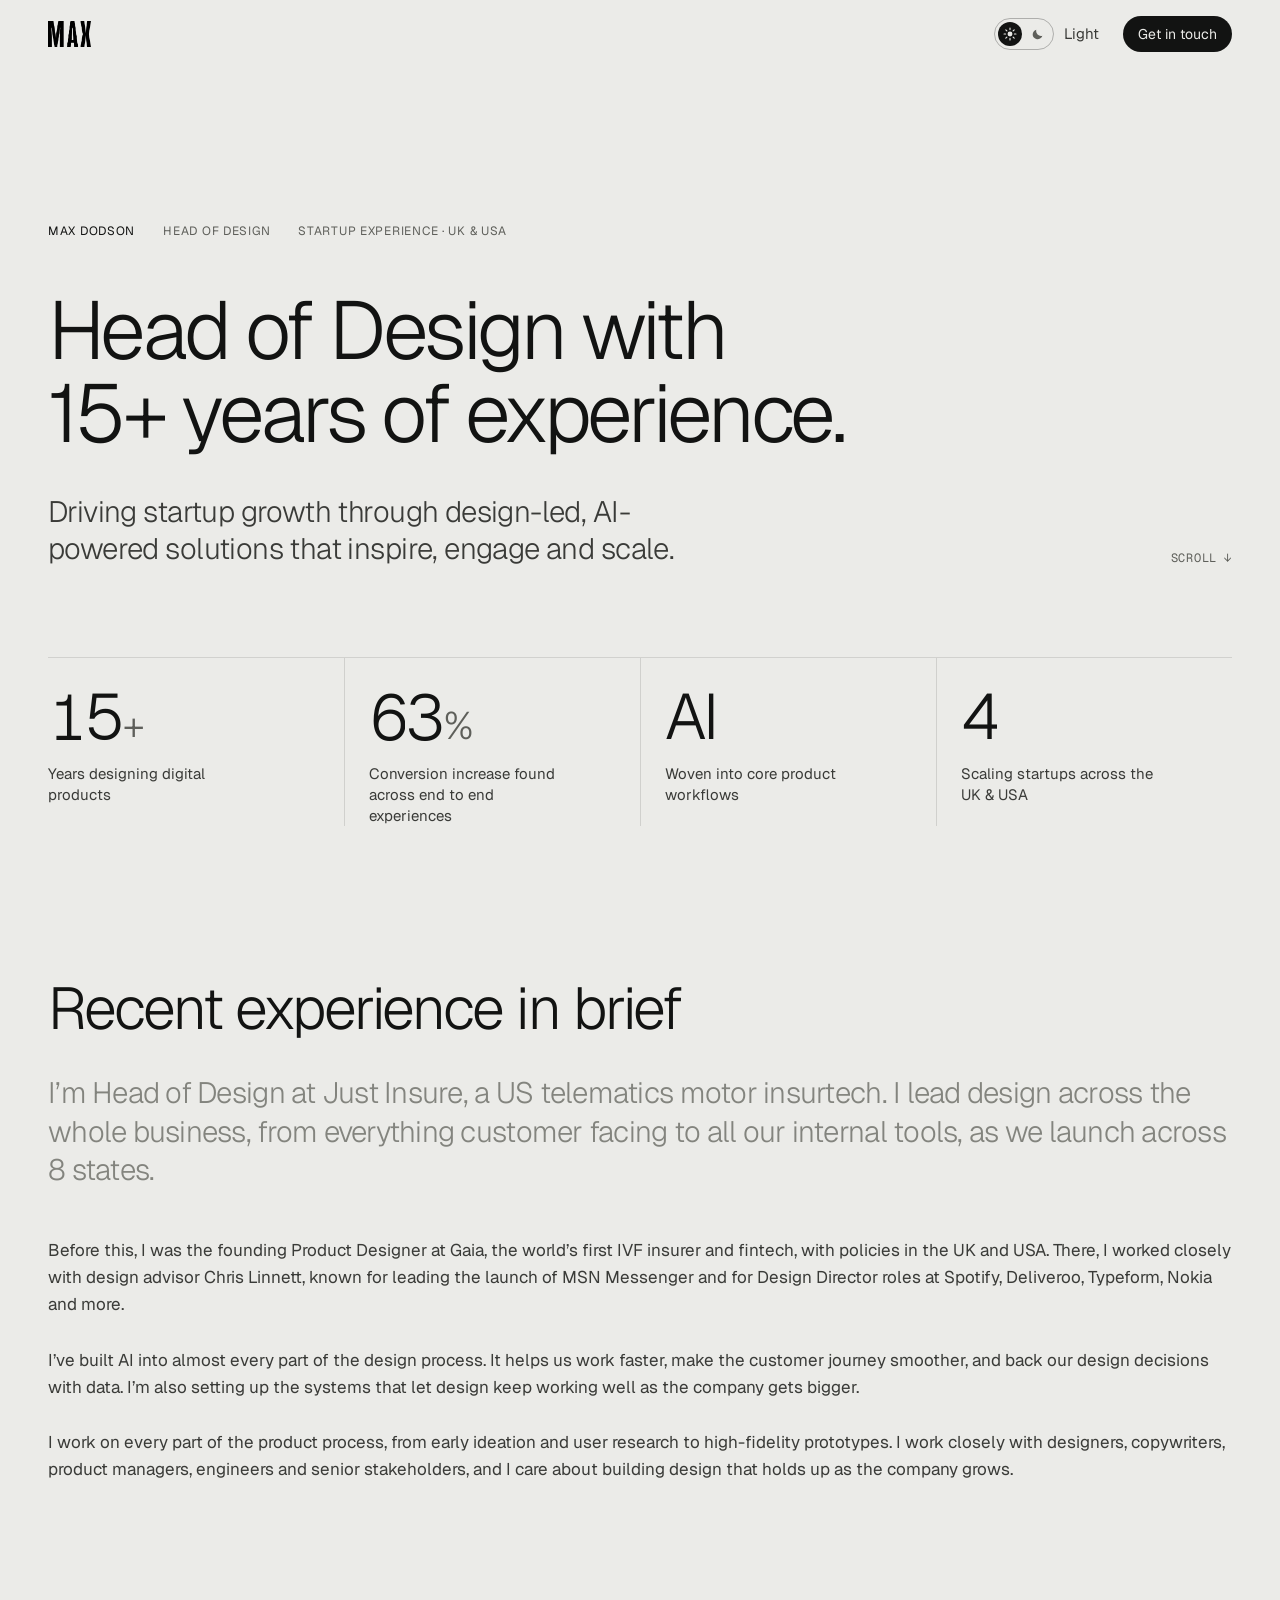
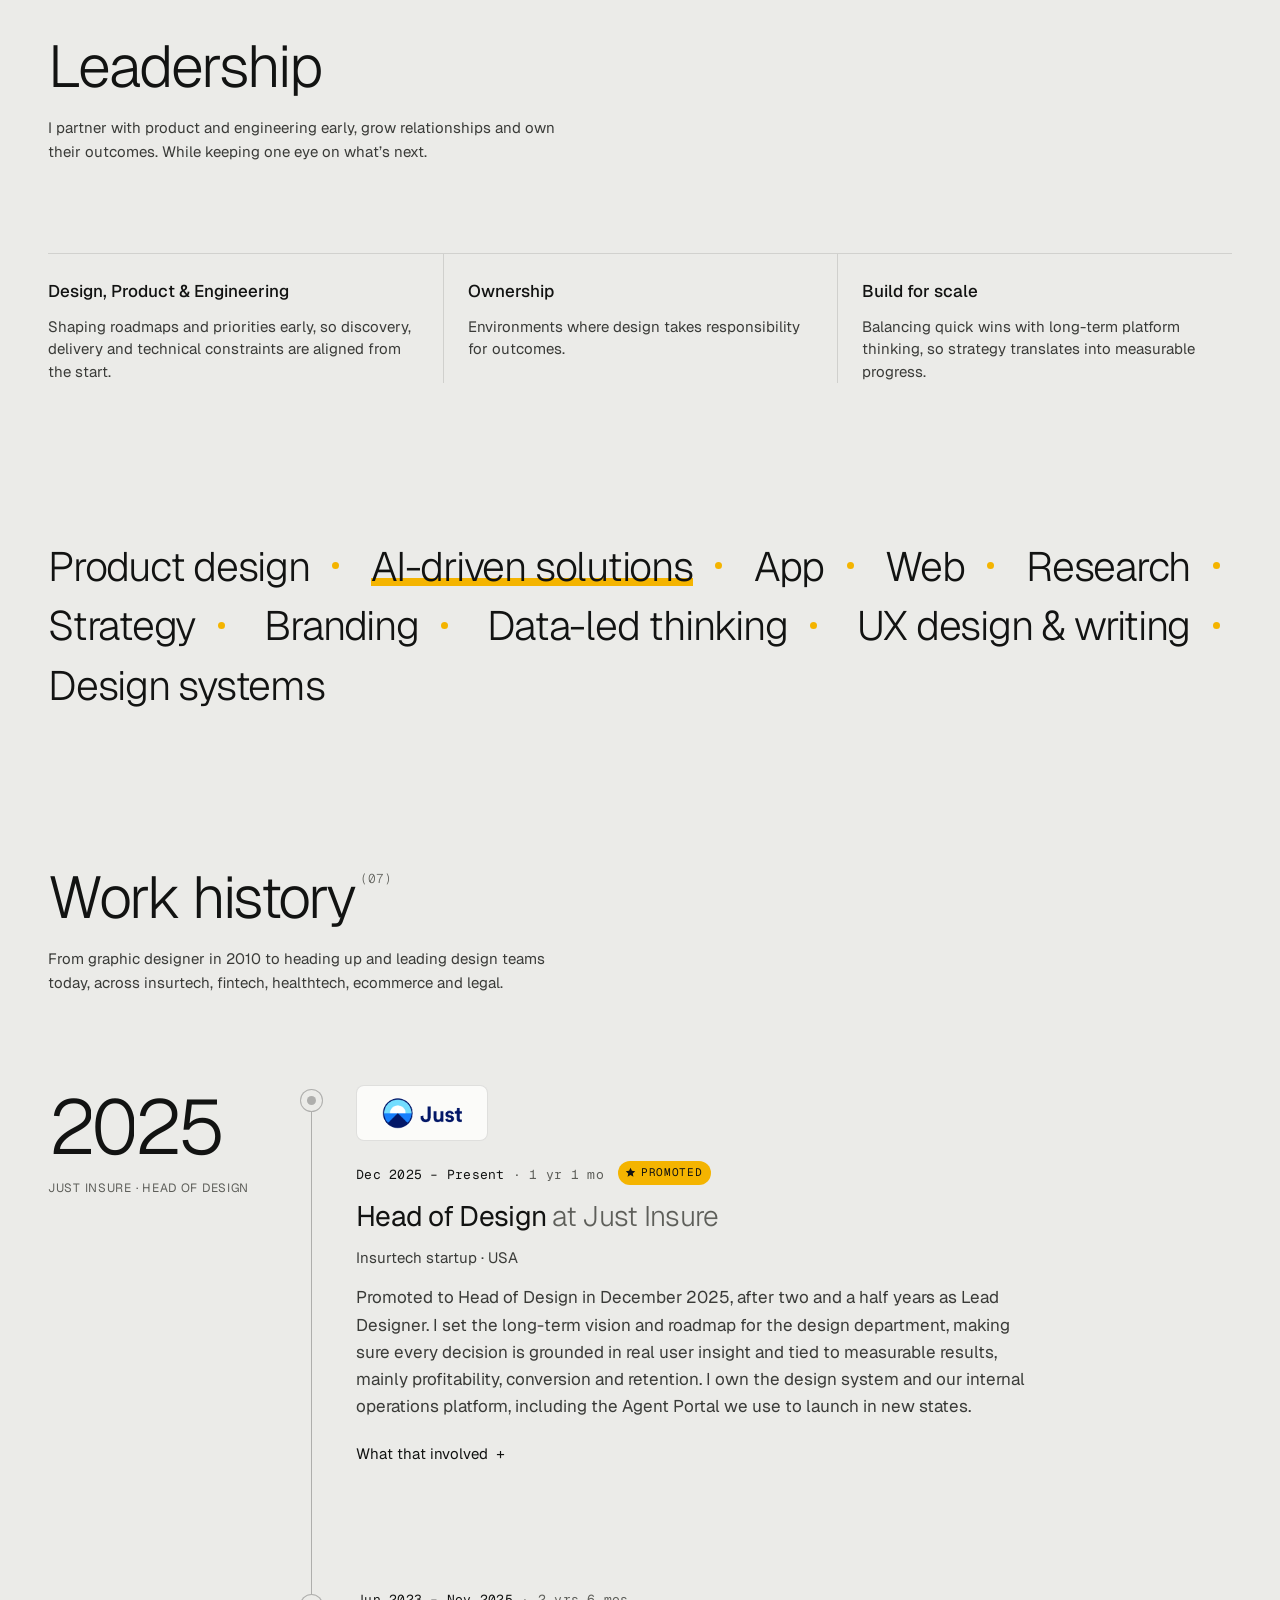
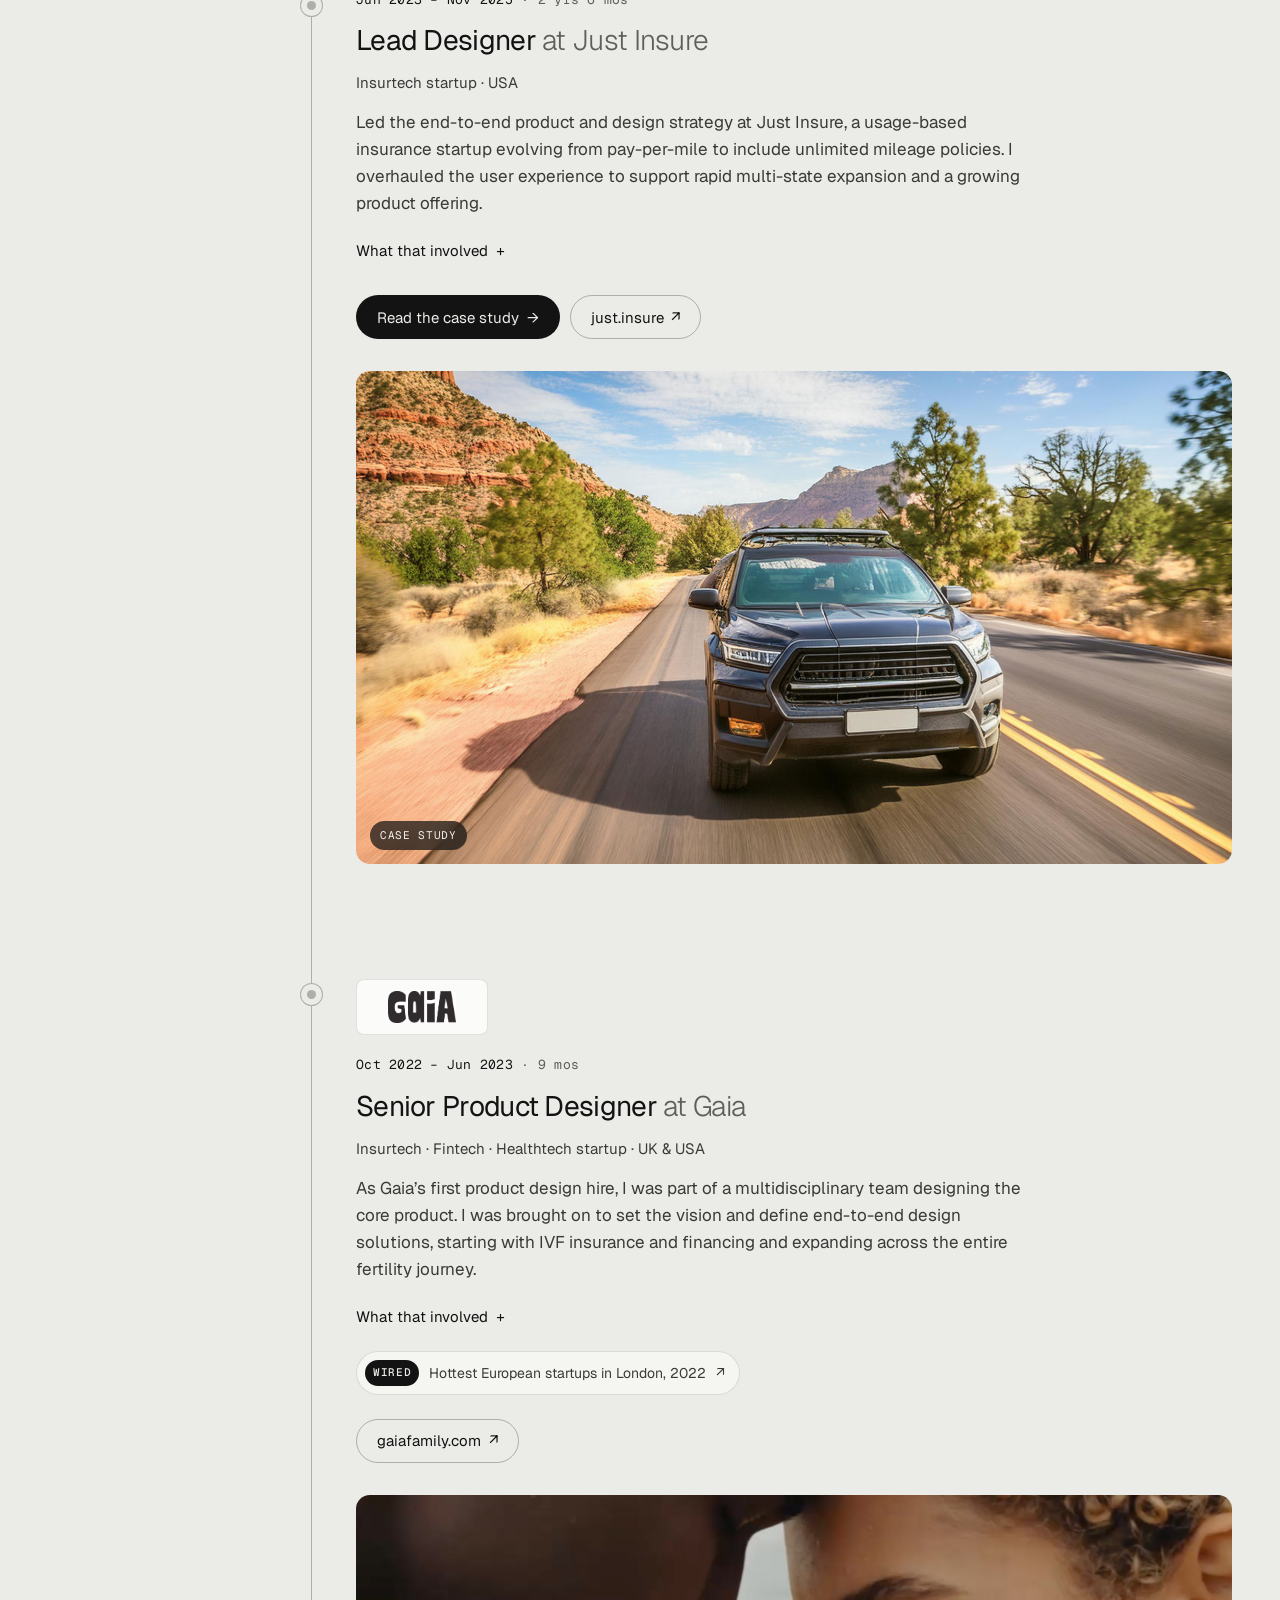
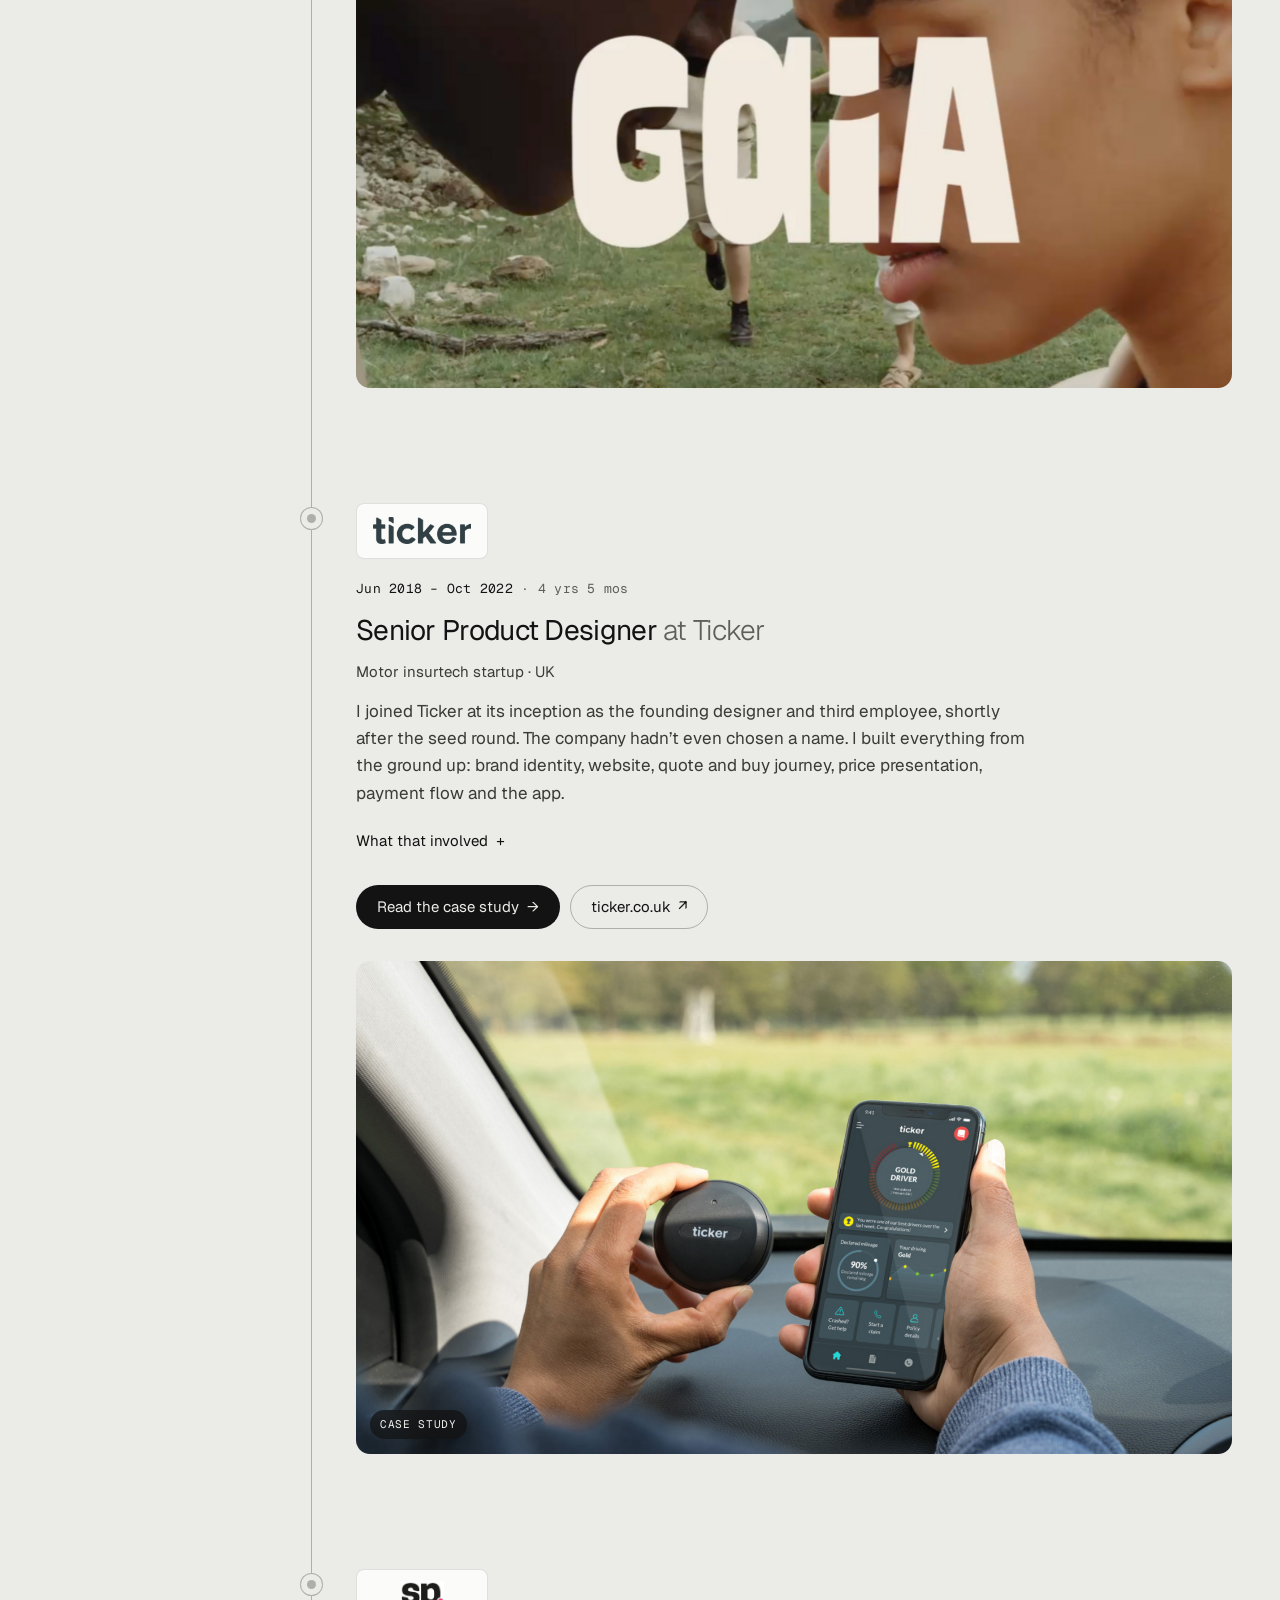
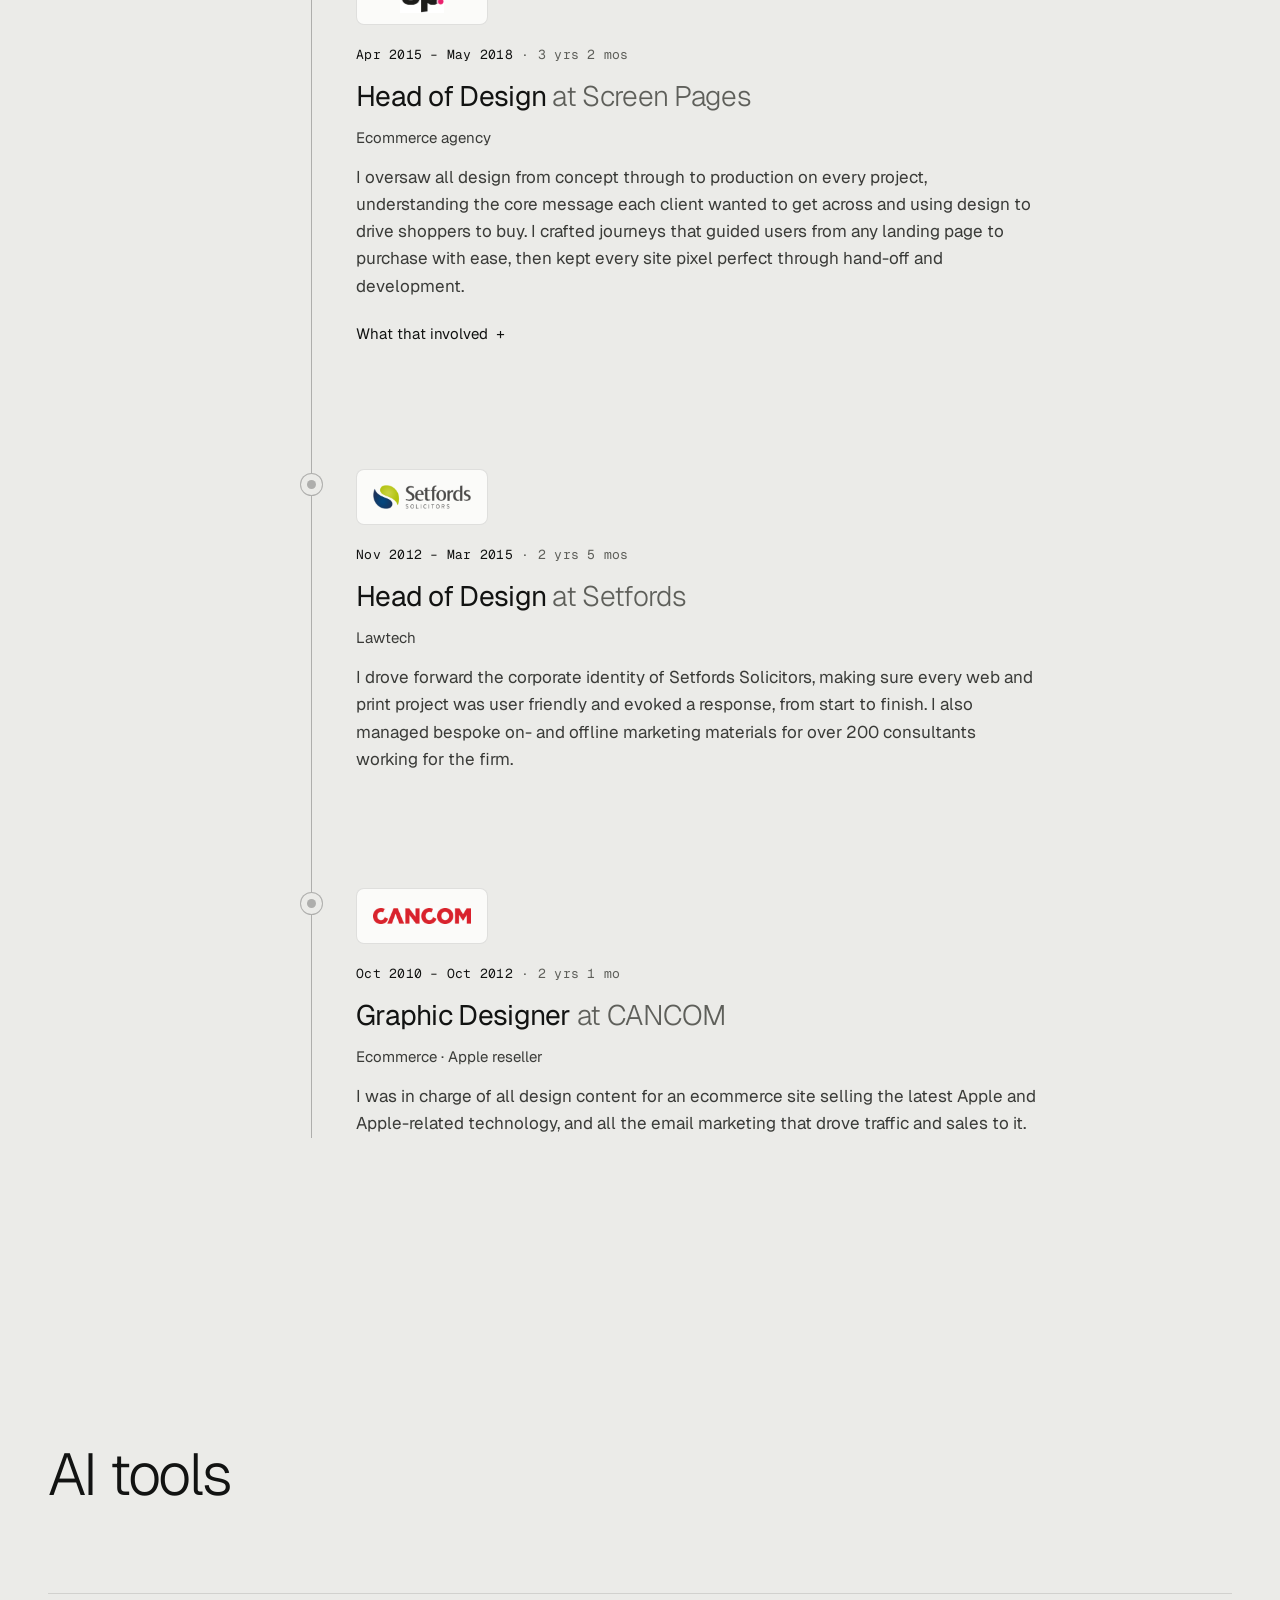
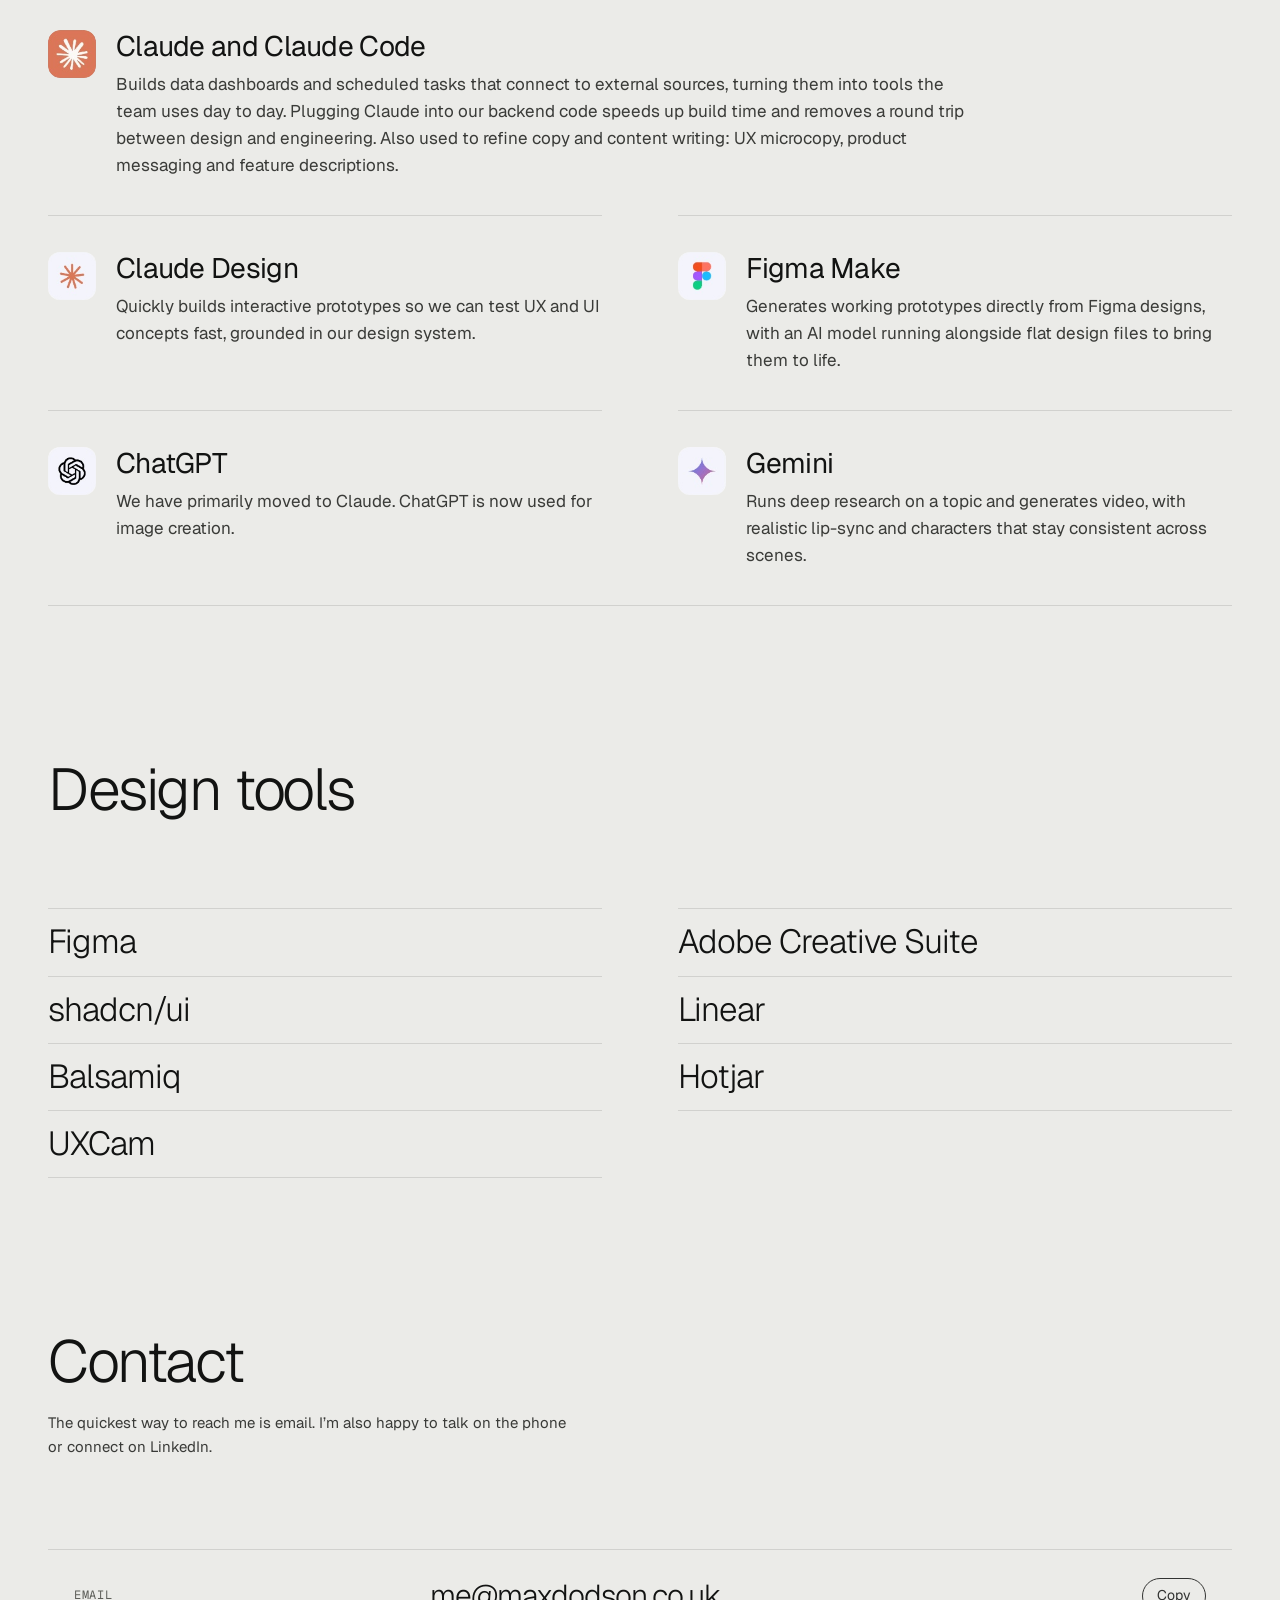
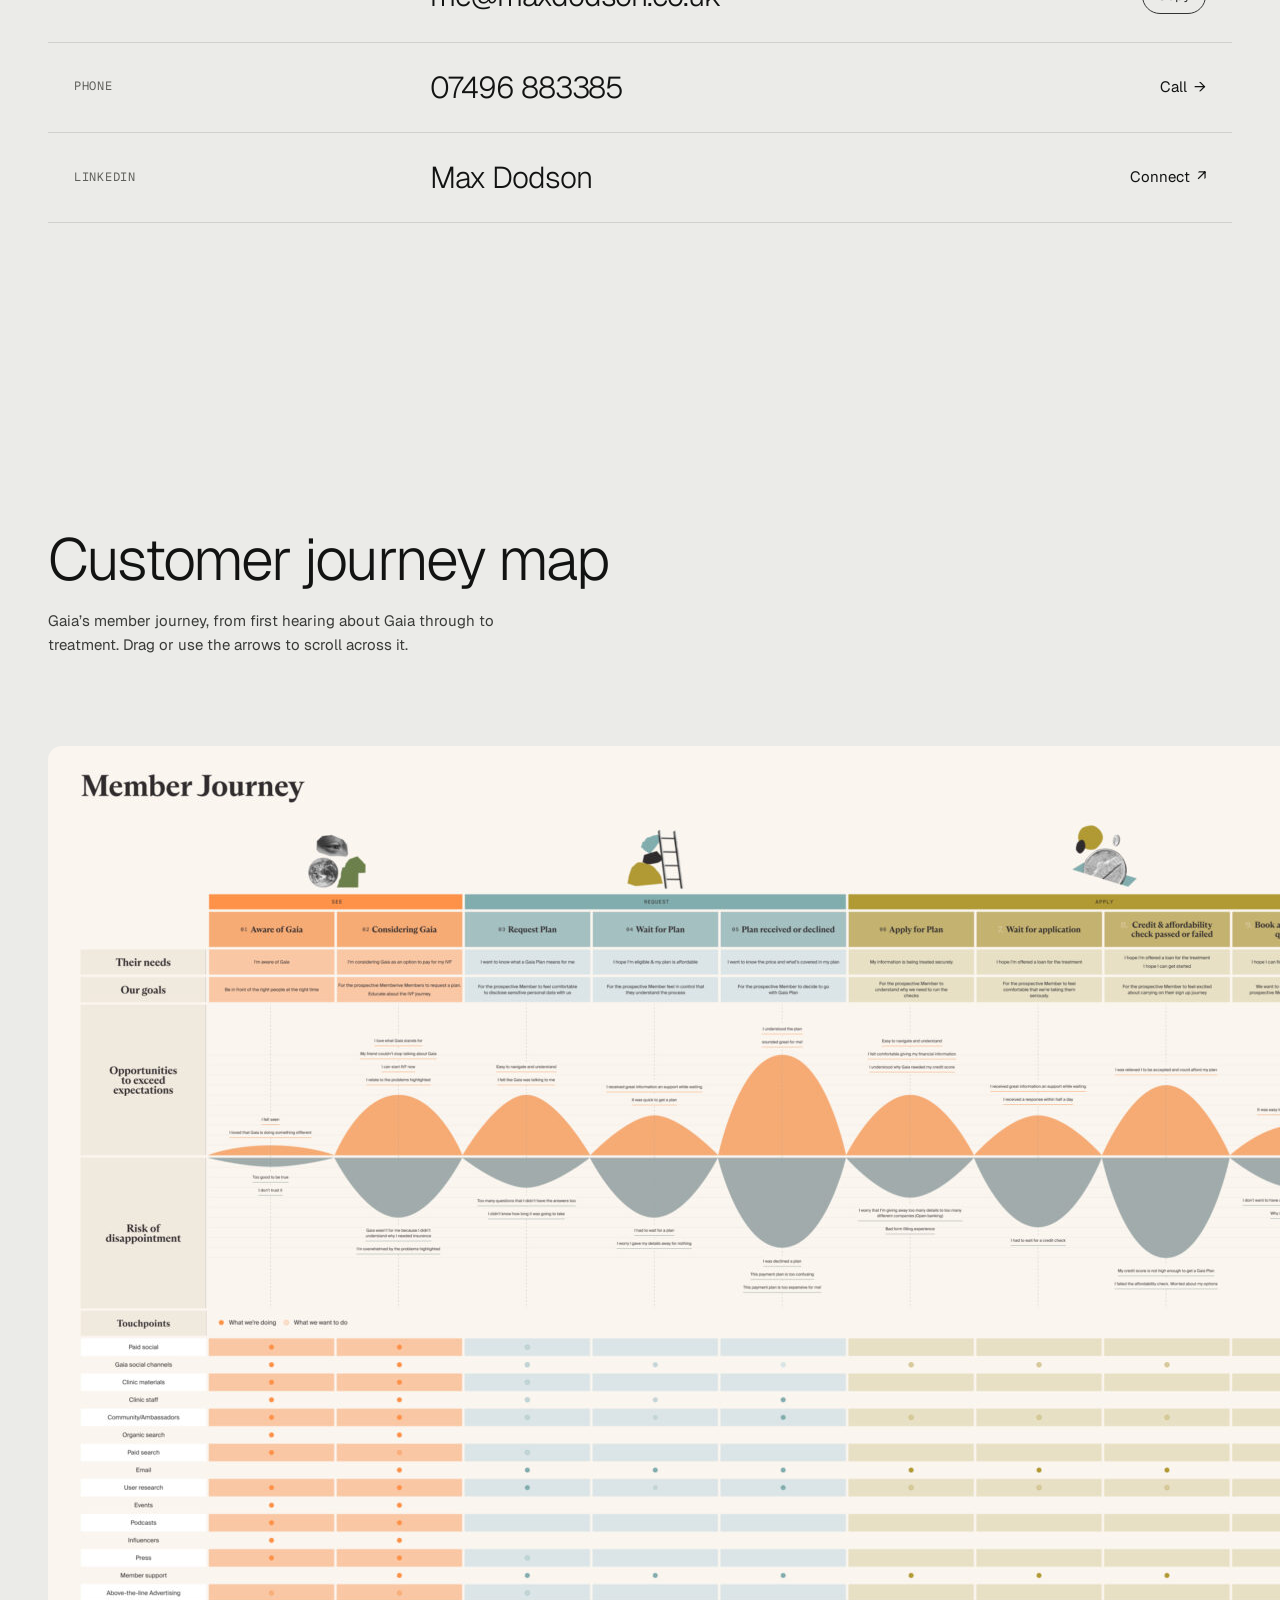
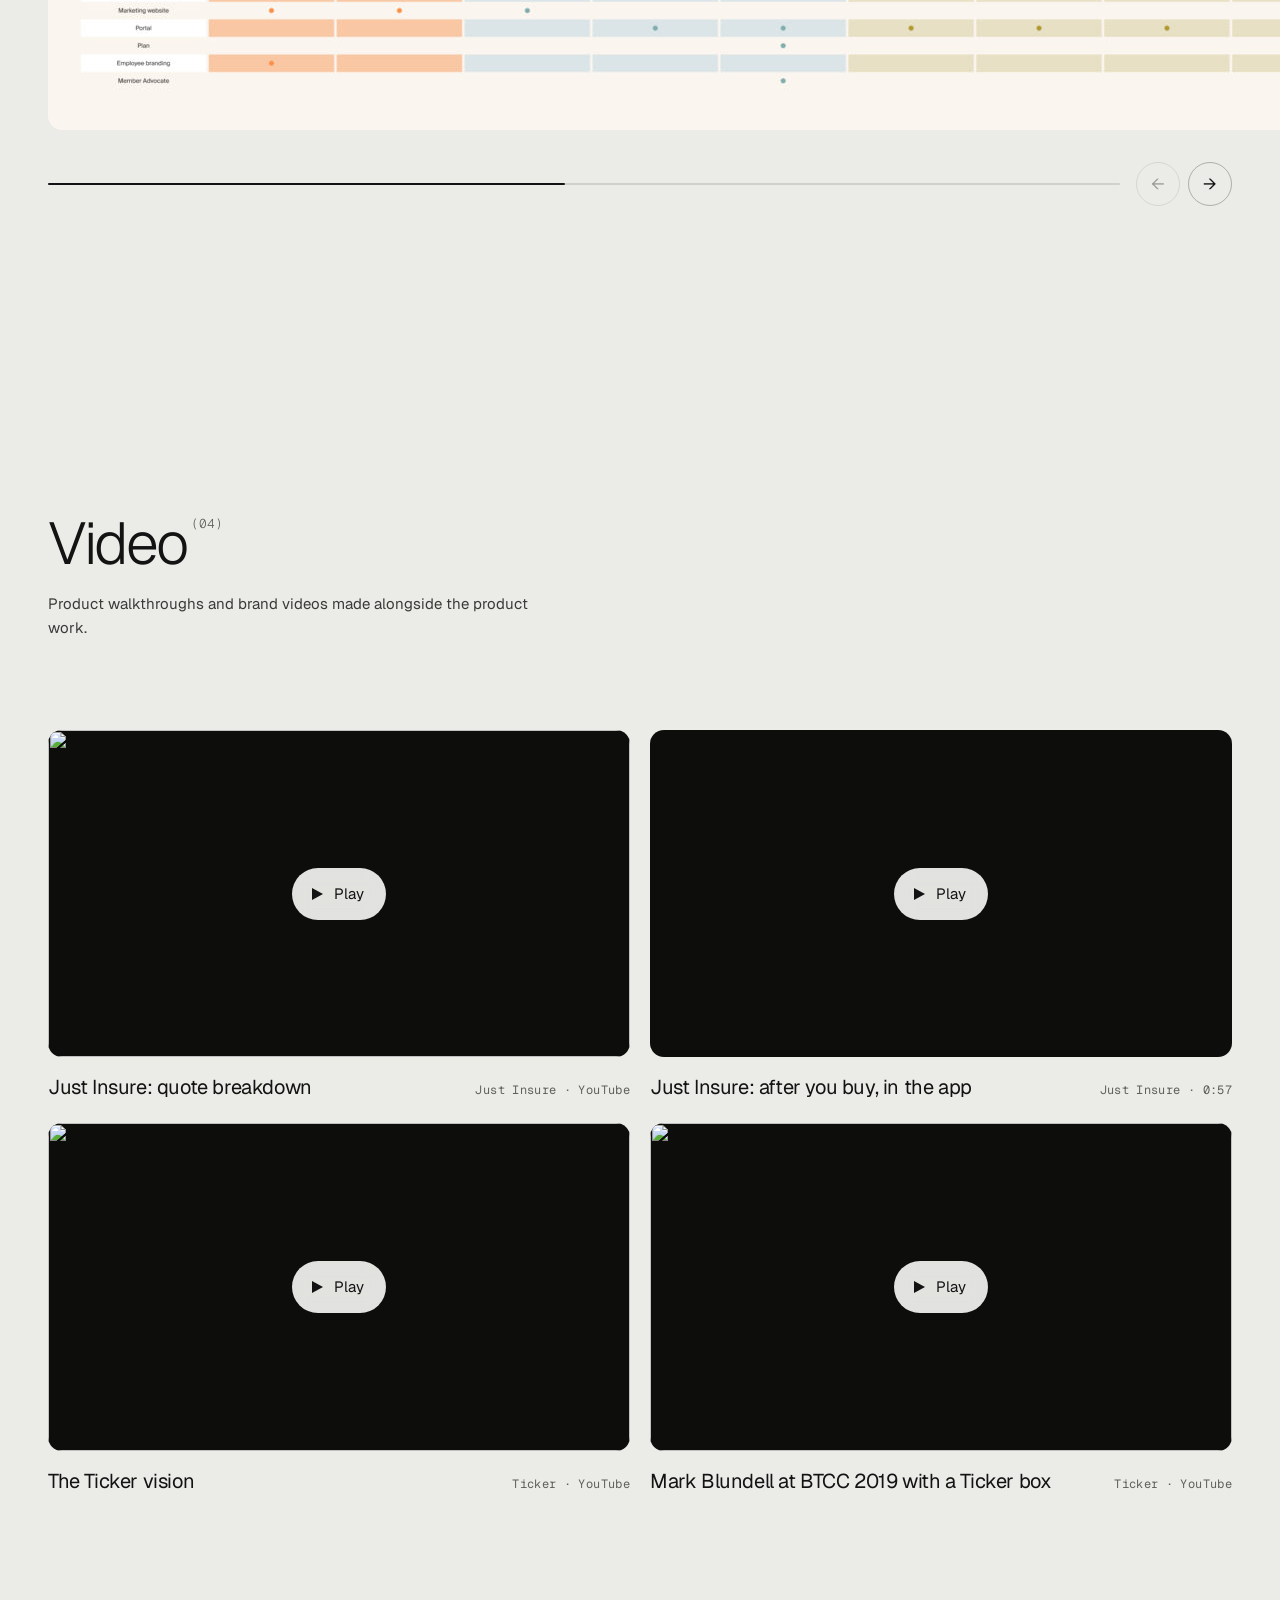
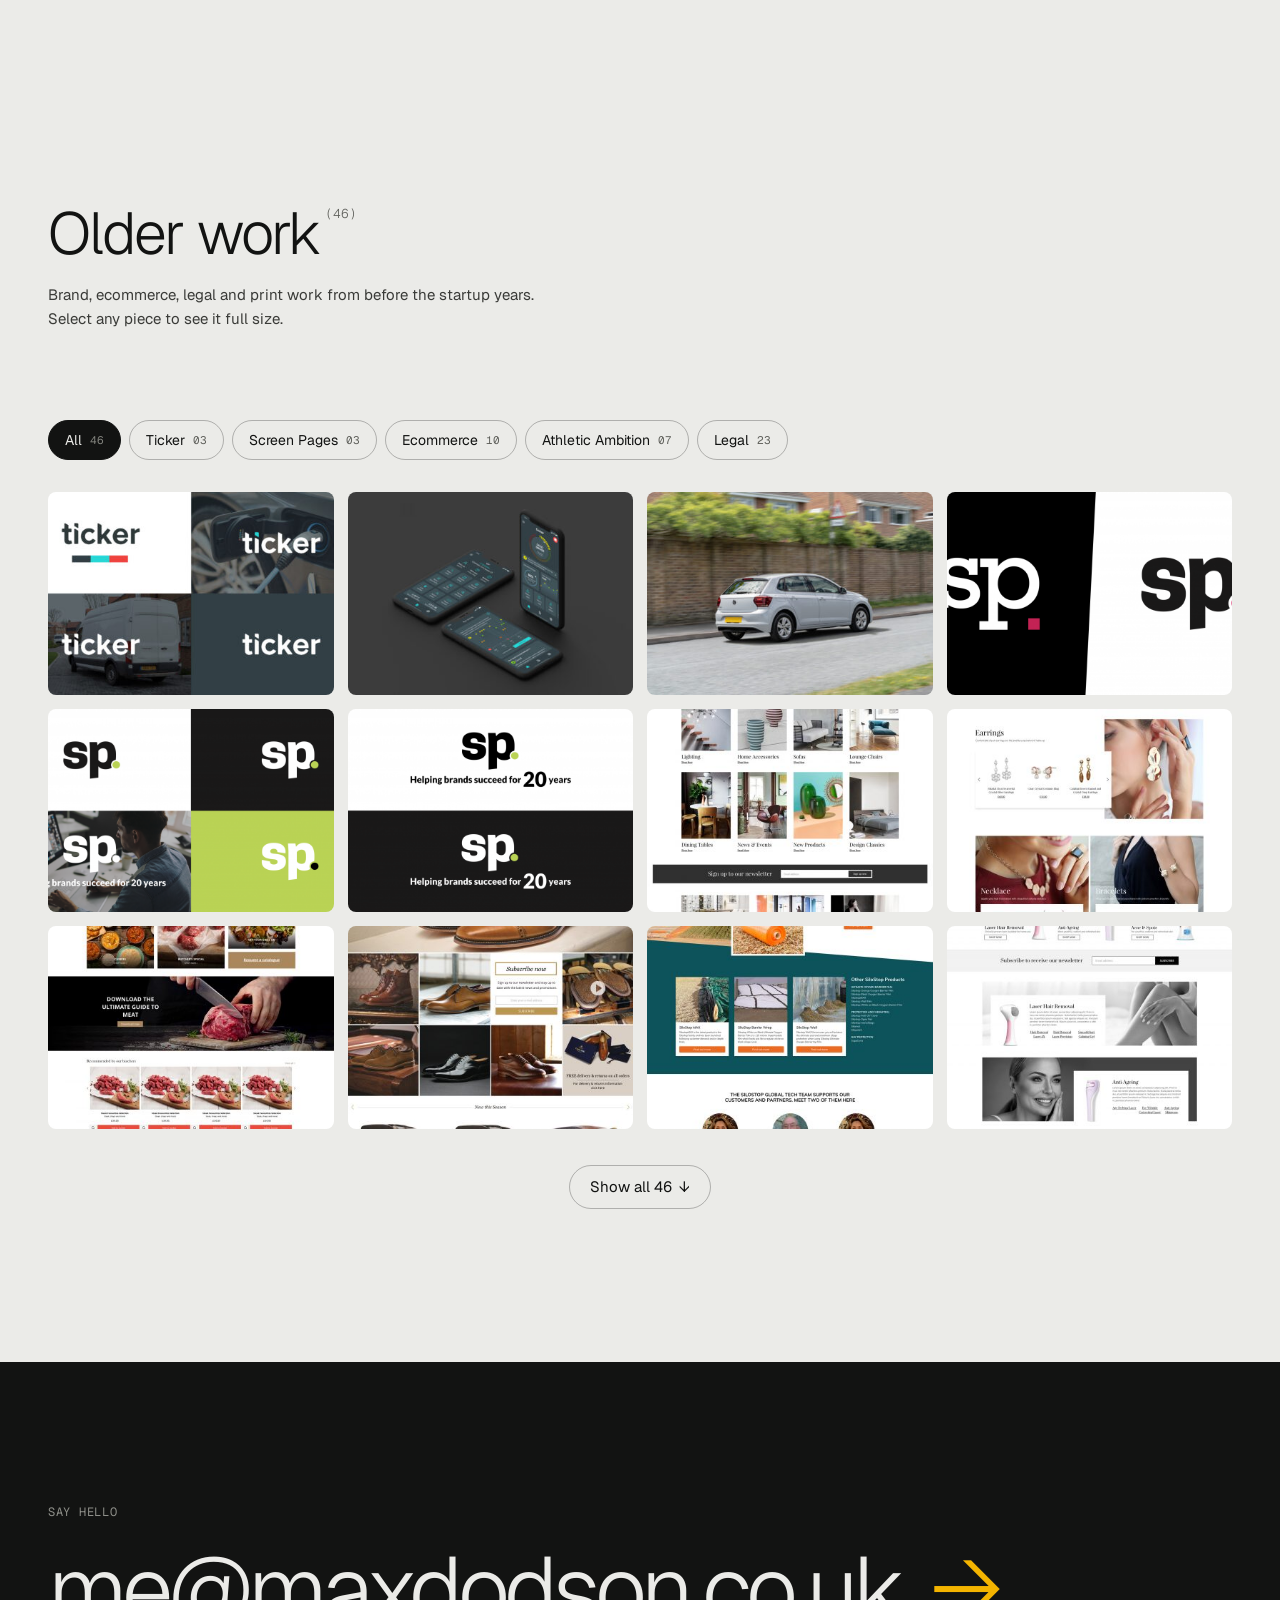
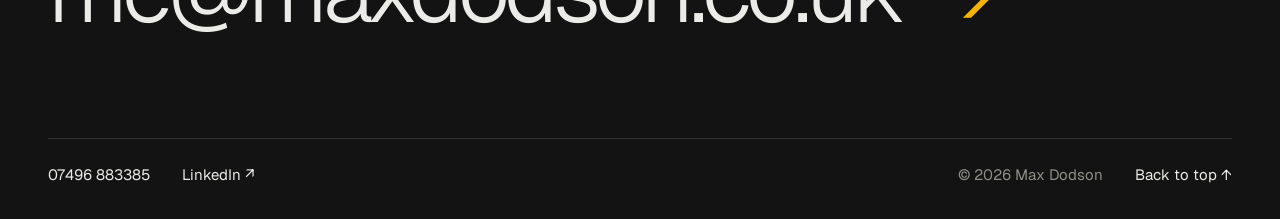
==== cv/index.html @ 806353ee "Describe the Gaia role as founding Product Designer in the brief Co-Authored-By: Claude Opus 5.5 <no" ====
<!doctype html>
<html lang="en-GB">
<head>
<meta charset="utf-8">
<script>try{var t=localStorage.getItem('theme');if(t==='dark'||t==='light')document.documentElement.setAttribute('data-theme',t)}catch(e){}</script>
<meta name="viewport" content="width=device-width, initial-scale=1, viewport-fit=cover">
<title>CV — Max Dodson</title>
<meta name="description" content="Head of Design with 15+ years shaping intuitive products. Founding designer at Ticker, Senior Product Designer at Gaia, now leading design at Just Insure.">
<meta property="og:title" content="CV — Max Dodson">
<meta property="og:description" content="15+ years shaping intuitive products that connect people and technology.">
<meta property="og:image" content="https://maxdodson.co.uk/assets/media/2025/08/pick-up.jpg">
<meta name="theme-color" content="#EBEBE8" media="(prefers-color-scheme: light)">
<meta name="theme-color" content="#10110F" media="(prefers-color-scheme: dark)">
<link rel="icon" href="../assets/media/2025/07/favicon_25-150x150.png">
<link rel="preconnect" href="https://fonts.googleapis.com">
<link rel="preconnect" href="https://fonts.gstatic.com" crossorigin>
<link rel="stylesheet" href="https://fonts.googleapis.com/css2?family=Geist:wght@300;400;500;600&family=Geist+Mono:wght@400;500&display=swap">
<link rel="stylesheet" href="../assets/site.css">
</head>
<body>
<a class="skip" href="#main">Skip to content</a>

<header class="site-head" data-head>
  <div class="wrap head-inner">
    <a class="brand" href="../" aria-label="Max Dodson, home">
      <img src="../assets/media/2021/11/max_black.png" alt="Max" width="43" height="26">
    </a>
    <button class="theme-switch" type="button" role="switch" aria-checked="false" aria-label="Dark mode" data-theme-toggle>
      <span class="ts-track" aria-hidden="true">
        <svg class="ts-sun" viewBox="0 0 20 20"><circle cx="10" cy="10" r="3.5" fill="currentColor"/><path d="M10 1.5v2.2M10 16.3v2.2M1.5 10h2.2M16.3 10h2.2M4 4l1.55 1.55M14.45 14.45L16 16M4 16l1.55-1.55M14.45 5.55L16 4" stroke="currentColor" stroke-width="1.6" stroke-linecap="round"/></svg>
        <svg class="ts-moon" viewBox="0 0 20 20"><path d="M16.2 12.4A7 7 0 0 1 7.6 3.8a7 7 0 1 0 8.6 8.6z" fill="currentColor"/></svg>
        <span class="ts-knob"></span>
      </span>
      <span class="ts-label" data-theme-label aria-hidden="true"></span>
    </button>
    <a class="pill pill--ink pill--sm" href="#contact">Get in touch</a>
  </div>
</header>

<main id="main">

  <!-- 1 · Intro -->
  <section class="hero wrap" id="top">
    <p class="hero-meta fade-in" style="--d:.05s">
      <span>Max Dodson</span><span>Head of Design</span><span>Startup experience · UK &amp; USA</span>
    </p>
    <h1 class="hero-title" data-split>Head of Design with 15+ years of experience.</h1>
    <div class="hero-foot fade-in" style="--d:.9s">
      <p class="hero-sub">Driving startup growth through design-led, AI-powered solutions that inspire, engage and scale.</p>
      <a class="scroll-cue" href="#brief">Scroll <span aria-hidden="true">↓</span></a>
    </div>
  </section>

  <section class="wrap" aria-label="At a glance">
    <dl class="facts-grid" data-reveal>
      <div class="fact"><dt>Years designing digital products</dt><dd><span data-odo>15</span><span class="unit">+</span></dd></div>
      <div class="fact"><dt>Conversion increase found across end to end experiences</dt><dd><span data-odo>63</span><span class="unit">%</span></dd></div>
      <div class="fact"><dt>Woven into core product workflows</dt><dd>AI</dd></div>
      <div class="fact"><dt>Scaling startups across the UK &amp; USA</dt><dd><span data-odo>4</span></dd></div>
    </dl>
  </section>

  <section class="section wrap" id="brief" aria-labelledby="brief-title">
    <div class="sec-head sec-head--tight">
      <h2 class="sec-title" id="brief-title">Recent experience in brief</h2>
    </div>
    <div class="brief-body">
      <p class="lead" data-scrub>I’m Head of Design at Just Insure, a US telematics motor insurtech. I lead design across the whole business, from everything customer facing to all our internal tools, as we launch across 8 states.</p>
      <div class="brief-cols" data-reveal>
        <p>Before this, I was the founding Product Designer at Gaia, the world’s first IVF insurer and fintech, with policies in the UK and USA. There, I worked closely with design advisor Chris Linnett, known for leading the launch of MSN Messenger and for Design Director roles at Spotify, Deliveroo, Typeform, Nokia and more.</p>
        <p>I’ve built AI into almost every part of the design process. It helps us work faster, make the customer journey smoother, and back our design decisions with data. I’m also setting up the systems that let design keep working well as the company gets bigger.</p>
        <p>I work on every part of the product process, from early ideation and user research to high-fidelity prototypes. I work closely with designers, copywriters, product managers, engineers and senior stakeholders, and I care about building design that holds up as the company grows.</p>
      </div>
    </div>
  </section>

  <!-- 2 · Leadership -->
  <section class="section wrap lead-section" id="leadership" aria-labelledby="leadership-title">
    <div class="sec-head">
      <h2 class="sec-title" id="leadership-title">Leadership</h2>
      <p class="sec-intro">I partner with product and engineering early, grow relationships and own their outcomes. While keeping one eye on what’s next.</p>
    </div>
    <div class="lead-cols" data-reveal>
      <div class="lead-col">
        <h3>Design, Product &amp; Engineering</h3>
        <p>Shaping roadmaps and priorities early, so discovery, delivery and technical constraints are aligned from the start.</p>
      </div>
      <div class="lead-col">
        <h3>Ownership</h3>
        <p>Environments where design takes responsibility for outcomes.</p>
      </div>
      <div class="lead-col">
        <h3>Build for scale</h3>
        <p>Balancing quick wins with long-term platform thinking, so strategy translates into measurable progress.</p>
      </div>
    </div>
  </section>

  <!-- Disciplines -->
  <section class="wrap" aria-label="Disciplines">
    <ul class="disc-list" data-reveal>
      <li>Product design</li>
      <li><span class="disc-hl">AI-driven solutions</span></li>
      <li>App</li>
      <li>Web</li>
      <li>Research</li>
      <li>Strategy</li>
      <li>Branding</li>
      <li>Data-led thinking</li>
      <li>UX design &amp; writing</li>
      <li>Design systems</li>
    </ul>
  </section>

  <!-- 3 · Work history -->
  <section class="section work" id="work" aria-labelledby="work-title">
    <div class="wrap">
      <div class="sec-head">
        <h2 class="sec-title" id="work-title">Work history<sup>(07)</sup></h2>
        <p class="sec-intro">From graphic designer in 2010 to heading up and leading design teams today, across insurtech, fintech, healthtech, ecommerce and legal.</p>
      </div>

      <div class="tl" data-timeline>
        <aside class="tl-side" aria-hidden="true">
          <div class="tl-sticky">
            <div class="tl-year" data-year-odo>2025</div>
            <div class="tl-now" data-tl-label>Just Insure · Head of Design</div>
          </div>
        </aside>

        <div class="tl-track">
        <span class="tl-fill" data-tl-fill aria-hidden="true"></span>
        <ol class="tl-list">

          <!-- Just: Head of Design -->
          <li class="tl-item" data-year="2025" data-name="Just Insure · Head of Design">
            <span class="tl-node" aria-hidden="true"></span>
            <div class="tl-text" data-reveal>
              <div class="tl-logo"><img src="../assets/media/2023/10/Just-dark.png" alt="Just Insure" width="231" height="93" loading="lazy"></div>
              <p class="tl-date"><b>Dec 2025 – Present</b> · <span data-duration data-start="2025-12">10 mos</span> <span class="tl-badge"><svg viewBox="0 0 12 12" aria-hidden="true"><path d="M6 .8l1.53 3.3 3.62.42-2.68 2.46.72 3.57L6 8.75 2.81 10.55l.72-3.57L.85 4.52l3.62-.42z" fill="currentColor"/></svg>Promoted</span></p>
              <h3 class="tl-role">Head of Design <span class="tl-co">at Just Insure</span></h3>
              <p class="tl-kind">Insurtech startup · USA</p>
              <div class="tl-desc">
                <p>Promoted to Head of Design in December 2025, after two and a half years as Lead Designer. I set the long-term vision and roadmap for the design department, making sure every decision is grounded in real user insight and tied to measurable results, mainly profitability, conversion and retention. I own the design system and our internal operations platform, including the Agent Portal we use to launch in new states.</p>
              </div>
              <details class="tl-more">
                <summary><span class="more">What that involved</span><span class="less">Show less</span></summary>
                <div class="tl-desc">
                  <p>I built our research practice from the ground up, combining customer interviews, surveys, A/B testing and journey maps into a shared insights repository, and I’ve brought AI into every part of the process where it adds value, from research synthesis and ideation to prototyping, content and design system work. AI-driven dashboards now keep the whole team working from the same, up-to-date view of the customer.</p>
                  <p>I work closely with Product, Engineering, Marketing and Compliance to ship new products and state launches, and I’m leading the brand’s move from start-up to trusted insurer alongside an external agency and the Marketing team, while growing the design team and setting the bar for its work.</p>
                </div>
              </details>
            </div>
          </li>

          <!-- Just: Lead Designer -->
          <li class="tl-item tl-item--feature" data-year="2023" data-name="Just Insure · Lead Designer">
            <span class="tl-node" aria-hidden="true"></span>
            <div class="tl-text" data-reveal>
              <p class="tl-date"><b>Jun 2023 – Nov 2025</b> · <span data-duration data-start="2023-06" data-end="2025-11">2 yrs 6 mos</span></p>
              <h3 class="tl-role">Lead Designer <span class="tl-co">at Just Insure</span></h3>
              <p class="tl-kind">Insurtech startup · USA</p>
              <div class="tl-desc">
                <p>Led the end-to-end product and design strategy at Just Insure, a usage-based insurance startup evolving from pay-per-mile to include unlimited mileage policies. I overhauled the user experience to support rapid multi-state expansion and a growing product offering.</p>
              </div>
              <details class="tl-more">
                <summary><span class="more">What that involved</span><span class="less">Show less</span></summary>
                <div class="tl-desc">
                  <p>This included a brand refresh, a scalable web-based bind flow (insurance application, quoting, product selection and payment) alongside app integration, and an app redesign to enable seamless transitions between product types.</p>
                  <p>I owned all policy comms and ensured consistency across digital touchpoints, and led the redesign of the internal backend system to give the policy service team efficient user management and support.</p>
                </div>
              </details>
              <div class="tl-actions">
                <a class="pill pill--ink" href="just-case-study/">Read the case study <span class="arrow" aria-hidden="true">→</span></a>
                <a class="pill pill--ghost" href="https://www.just.insure/" target="_blank" rel="noopener">just.insure <span class="arrow arrow--ne" aria-hidden="true">↗</span></a>
              </div>
            </div>
            <a class="media" href="just-case-study/" data-parallax data-reveal tabindex="-1" aria-hidden="true">
              <img src="../assets/media/2025/08/pick-up.jpg" alt="" loading="lazy" width="1200" height="900">
              <span class="media-tag">Case study</span>
            </a>
          </li>

          <!-- Gaia -->
          <li class="tl-item tl-item--feature" data-year="2022" data-name="Gaia">
            <span class="tl-node" aria-hidden="true"></span>
            <div class="tl-text" data-reveal>
              <div class="tl-logo"><img src="../assets/media/2023/03/Gaia-logo.jpg" alt="Gaia" width="480" height="228" loading="lazy"></div>
              <p class="tl-date"><b>Oct 2022 – Jun 2023</b> · <span data-duration data-start="2022-10" data-end="2023-06">9 mos</span></p>
              <h3 class="tl-role">Senior Product Designer <span class="tl-co">at Gaia</span></h3>
              <p class="tl-kind">Insurtech · Fintech · Healthtech startup · UK &amp; USA</p>
              <div class="tl-desc">
                <p>As Gaia’s first product design hire, I was part of a multidisciplinary team designing the core product. I was brought on to set the vision and define end-to-end design solutions, starting with IVF insurance and financing and expanding across the entire fertility journey.</p>
              </div>
              <details class="tl-more">
                <summary><span class="more">What that involved</span><span class="less">Show less</span></summary>
                <div class="tl-desc">
                  <p>Day to day I worked through the whole end-to-end experience of signing up a prospective member, creating the most empathetic experience for our members and intuitive interfaces for our clinic partners. The product then scaled from the UK to selling policies in the USA.</p>
                </div>
              </details>
              <a class="tl-award" href="https://www.wired.co.uk/article/hottest-startups-london-2022" target="_blank" rel="noopener"><b>WIRED</b> Hottest European startups in London, 2022 <span aria-hidden="true">↗</span></a>
              <div class="tl-actions">
                <a class="pill pill--ghost" href="https://gaiafamily.com/" target="_blank" rel="noopener">gaiafamily.com <span class="arrow arrow--ne" aria-hidden="true">↗</span></a>
              </div>
            </div>
            <div class="media" data-parallax data-reveal>
              <video src="../assets/media/2025/08/gaia_bgvid.mp4" poster="../assets/media/2025/08/Gaia_image.jpg" muted loop playsinline preload="none" data-autoplay aria-label="Gaia brand film loop"></video>
            </div>
          </li>

          <!-- Ticker -->
          <li class="tl-item tl-item--feature" data-year="2018" data-name="Ticker">
            <span class="tl-node" aria-hidden="true"></span>
            <div class="tl-text" data-reveal>
              <div class="tl-logo"><img src="../assets/media/2022/06/Small_ticker-300x83.png" alt="Ticker" width="300" height="83" loading="lazy"></div>
              <p class="tl-date"><b>Jun 2018 – Oct 2022</b> · <span data-duration data-start="2018-06" data-end="2022-10">4 yrs 5 mos</span></p>
              <h3 class="tl-role">Senior Product Designer <span class="tl-co">at Ticker</span></h3>
              <p class="tl-kind">Motor insurtech startup · UK</p>
              <div class="tl-desc">
                <p>I joined Ticker at its inception as the founding designer and third employee, shortly after the seed round. The company hadn’t even chosen a name. I built everything from the ground up: brand identity, website, quote and buy journey, price presentation, payment flow and the app.</p>
              </div>
              <details class="tl-more">
                <summary><span class="more">What that involved</span><span class="less">Show less</span></summary>
                <div class="tl-desc">
                  <p>Alongside the core product I developed all supporting materials, including emails, policy documents, photography and videography.</p>
                  <p>After launch, Ticker evolved constantly. I made sure the product delivered an exceptional experience while managing stakeholder expectations. As the business scaled I focused on making everything scalable and future-proof, leading to a comprehensive design system that kept consistency across the board.</p>
                </div>
              </details>
              <div class="tl-actions">
                <a class="pill pill--ink" href="ticker-case-study/">Read the case study <span class="arrow" aria-hidden="true">→</span></a>
                <a class="pill pill--ghost" href="https://www.ticker.co.uk/" target="_blank" rel="noopener">ticker.co.uk <span class="arrow arrow--ne" aria-hidden="true">↗</span></a>
              </div>
            </div>
            <a class="media" href="ticker-case-study/" data-parallax data-reveal tabindex="-1" aria-hidden="true">
              <img src="../assets/media/2022/06/holding-ticker-box.jpg" alt="" loading="lazy">
              <span class="media-tag">Case study</span>
            </a>
          </li>

          <!-- Screen Pages -->
          <li class="tl-item" data-year="2015" data-name="Screen Pages">
            <span class="tl-node" aria-hidden="true"></span>
            <div class="tl-text" data-reveal>
              <div class="tl-logo"><img src="../assets/media/2022/06/Screenpages.png" alt="Screen Pages" loading="lazy"></div>
              <p class="tl-date"><b>Apr 2015 – May 2018</b> · <span data-duration data-start="2015-04" data-end="2018-05">3 yrs 2 mos</span></p>
              <h3 class="tl-role">Head of Design <span class="tl-co">at Screen Pages</span></h3>
              <p class="tl-kind">Ecommerce agency</p>
              <div class="tl-desc">
                <p>I oversaw all design from concept through to production on every project, understanding the core message each client wanted to get across and using design to drive shoppers to buy. I crafted journeys that guided users from any landing page to purchase with ease, then kept every site pixel perfect through hand-off and development.</p>
              </div>
              <details class="tl-more">
                <summary><span class="more">What that involved</span><span class="less">Show less</span></summary>
                <div class="tl-desc">
                  <p>I played a large part in winning new business, pitching look and feel, UX and UI to potential clients with a mobile-first approach.</p>
                  <p>I also developed Screen Pages as a brand through the website, email marketing, social media, video, presentations and general marketing.</p>
                </div>
              </details>
            </div>
          </li>

          <!-- Setfords -->
          <li class="tl-item" data-year="2012" data-name="Setfords">
            <span class="tl-node" aria-hidden="true"></span>
            <div class="tl-text" data-reveal>
              <div class="tl-logo"><img src="../assets/media/2022/06/setfords-logo-300x71.png" alt="Setfords Solicitors" width="300" height="71" loading="lazy"></div>
              <p class="tl-date"><b>Nov 2012 – Mar 2015</b> · <span data-duration data-start="2012-11" data-end="2015-03">2 yrs 5 mos</span></p>
              <h3 class="tl-role">Head of Design <span class="tl-co">at Setfords</span></h3>
              <p class="tl-kind">Lawtech</p>
              <div class="tl-desc">
                <p>I drove forward the corporate identity of Setfords Solicitors, making sure every web and print project was user friendly and evoked a response, from start to finish. I also managed bespoke on- and offline marketing materials for over 200 consultants working for the firm.</p>
              </div>
            </div>
          </li>

          <!-- Cancom -->
          <li class="tl-item" data-year="2010" data-name="CANCOM">
            <span class="tl-node" aria-hidden="true"></span>
            <div class="tl-text" data-reveal>
              <div class="tl-logo"><img src="../assets/media/2022/06/cancom-logo-300x48.jpeg" alt="CANCOM" width="300" height="48" loading="lazy"></div>
              <p class="tl-date"><b>Oct 2010 – Oct 2012</b> · <span data-duration data-start="2010-10" data-end="2012-10">2 yrs 1 mo</span></p>
              <h3 class="tl-role">Graphic Designer <span class="tl-co">at CANCOM</span></h3>
              <p class="tl-kind">Ecommerce · Apple reseller</p>
              <div class="tl-desc">
                <p>I was in charge of all design content for an ecommerce site selling the latest Apple and Apple-related technology, and all the email marketing that drove traffic and sales to it.</p>
              </div>
            </div>
          </li>
        </ol>
        </div>
      </div>
    </div>
  </section>

  <!-- 4 · AI tools -->
  <section class="section wrap" id="ai-tools" aria-labelledby="ai-tools-title">
    <div class="sec-head">
      <h2 class="sec-title" id="ai-tools-title">AI tools</h2>    </div>
    <ul class="ai-list">
      <li class="ai-item ai-item--lead" data-reveal>
        <img class="ai-logo" src="../assets/logos/claude.png" alt="" width="48" height="48" loading="lazy">
        <div class="ai-text">
          <h3 class="ai-name">Claude and Claude Code</h3>
          <p class="ai-desc">Builds data dashboards and scheduled tasks that connect to external sources, turning them into tools the team uses day to day. Plugging Claude into our backend code speeds up build time and removes a round trip between design and engineering. Also used to refine copy and content writing: UX microcopy, product messaging and feature descriptions.</p>
        </div>
      </li>
      <li class="ai-item" data-reveal style="--rd:0s">
        <img class="ai-logo" src="../assets/logos/claude-design.png" alt="" width="48" height="48" loading="lazy">
        <div class="ai-text">
          <h3 class="ai-name">Claude Design</h3>
          <p class="ai-desc">Quickly builds interactive prototypes so we can test UX and UI concepts fast, grounded in our design system.</p>
        </div>
      </li>
      <li class="ai-item" data-reveal style="--rd:0.1s">
        <img class="ai-logo" src="../assets/logos/figma.png" alt="" width="48" height="48" loading="lazy">
        <div class="ai-text">
          <h3 class="ai-name">Figma Make</h3>
          <p class="ai-desc">Generates working prototypes directly from Figma designs, with an AI model running alongside flat design files to bring them to life.</p>
        </div>
      </li>
      <li class="ai-item" data-reveal style="--rd:0s">
        <img class="ai-logo" src="../assets/logos/chatgpt.png" alt="" width="48" height="48" loading="lazy">
        <div class="ai-text">
          <h3 class="ai-name">ChatGPT</h3>
          <p class="ai-desc">We have primarily moved to Claude. ChatGPT is now used for image creation.</p>
        </div>
      </li>
      <li class="ai-item" data-reveal style="--rd:0.1s">
        <img class="ai-logo" src="../assets/logos/gemini.png" alt="" width="48" height="48" loading="lazy">
        <div class="ai-text">
          <h3 class="ai-name">Gemini</h3>
          <p class="ai-desc">Runs deep research on a topic and generates video, with realistic lip-sync and characters that stay consistent across scenes.</p>
        </div>
      </li>
    </ul>
  </section>

  <!-- 5 · Design tools -->
  <section class="section wrap section--follow" id="design-tools" aria-labelledby="design-tools-title">
    <div class="sec-head">
      <h2 class="sec-title" id="design-tools-title">Design tools</h2>    </div>
    <ul class="tool-list tool-list--cols" data-reveal>
      <li>Figma</li>
      <li>Adobe Creative Suite</li>
      <li>shadcn/ui</li>
      <li>Linear</li>
      <li>Balsamiq</li>
      <li>Hotjar</li>
      <li>UXCam</li>
    </ul>
  </section>

  <!-- 6 · Contact -->
  <section class="section wrap contact" id="contact" aria-labelledby="contact-title">
    <div class="sec-head">
      <h2 class="sec-title" id="contact-title">Contact</h2>
      <p class="sec-intro">The quickest way to reach me is email. I’m also happy to talk on the phone or connect on LinkedIn.</p>
    </div>
    <ul class="contact-list" data-reveal>
      <li class="contact-row">
        <span class="label">Email</span>
        <a class="contact-value" id="email-addr" href="mailto:me@maxdodson.co.uk">me@maxdodson.co.uk</a>
        <span class="contact-actions">
          <button class="copy-btn" type="button" data-copy="me@maxdodson.co.uk" data-copy-target="email-addr">Copy</button>
        </span>
      </li>
      <li class="contact-row">
        <span class="label">Phone</span>
        <a class="contact-value" href="tel:+447496883385">07496 883385</a>
        <span class="contact-actions"><span class="contact-go">Call <span aria-hidden="true">→</span></span></span>
      </li>
      <li class="contact-row">
        <span class="label">LinkedIn</span>
        <a class="contact-value" href="https://www.linkedin.com/in/max-dodson-81049459/" target="_blank" rel="noopener">Max Dodson</a>
        <span class="contact-actions"><span class="contact-go">Connect <span aria-hidden="true">↗</span></span></span>
      </li>
    </ul>
  </section>

  <!-- 7 · Customer journey map -->
  <section class="section" id="journey-map" aria-labelledby="journey-title">
    <div class="wrap sec-head">
      <h2 class="sec-title" id="journey-title">Customer journey map</h2>
      <p class="sec-intro">Gaia’s member journey, from first hearing about Gaia through to treatment. Drag or use the arrows to scroll across it.</p>
    </div>
    <div class="scroller scroller--map" data-scroller>
      <div class="scroller-track" tabindex="0" aria-label="Gaia member journey map, scroll horizontally">
        <img class="map-img" src="../assets/media/2025/08/gaia-Member-journey-scaled.jpg" alt="Gaia member journey map, from sign-up through treatment" width="2560" height="984" loading="lazy">
      </div>
      <div class="wrap scroller-ui">
        <div class="scroller-bar" aria-hidden="true"><span></span></div>
        <div class="scroller-btns">
          <button class="round-btn" type="button" data-prev aria-label="Scroll the journey map left">←</button>
          <button class="round-btn" type="button" data-next aria-label="Scroll the journey map right">→</button>
        </div>
      </div>
    </div>
  </section>

  <!-- 8 · Video -->
  <section class="section wrap" id="video" aria-labelledby="video-title">
    <div class="sec-head">
      <h2 class="sec-title" id="video-title">Video<sup>(04)</sup></h2>
      <p class="sec-intro">Product walkthroughs and brand videos made alongside the product work.</p>
    </div>
    <div class="film-grid">
      <figure class="film" data-reveal>
        <div class="film-frame">
          <img src="https://i.ytimg.com/vi/Xp2XPyv89uw/maxresdefault.jpg" alt="" loading="lazy">
          <button class="film-play" type="button" data-yt="Xp2XPyv89uw" data-title="Just quote breakdown" aria-label="Play Just quote breakdown on YouTube"><span><svg viewBox="0 0 14 14" aria-hidden="true"><path d="M2 1l11 6-11 6z" fill="currentColor"/></svg>Play</span></button>
        </div>
        <figcaption class="film-cap"><h3>Just Insure: quote breakdown</h3><p>Just Insure · YouTube</p></figcaption>
      </figure>
      <figure class="film" data-reveal style="--rd:.1s">
        <div class="film-frame">
          <video src="../assets/media/2025/08/Just-Insure-post-app-purchase.mp4#t=6" preload="metadata" playsinline></video>
          <button class="film-play" type="button" data-play aria-label="Play Just Insure after-purchase app walkthrough"><span><svg viewBox="0 0 14 14" aria-hidden="true"><path d="M2 1l11 6-11 6z" fill="currentColor"/></svg>Play</span></button>
        </div>
        <figcaption class="film-cap"><h3>Just Insure: after you buy, in the app</h3><p>Just Insure · 0:57</p></figcaption>
      </figure>
      <figure class="film" data-reveal>
        <div class="film-frame">
          <img src="https://i.ytimg.com/vi/zsBL_zW2iVI/hqdefault.jpg" alt="" loading="lazy">
          <button class="film-play" type="button" data-yt="zsBL_zW2iVI" data-title="The Ticker vision" aria-label="Play The Ticker vision on YouTube"><span><svg viewBox="0 0 14 14" aria-hidden="true"><path d="M2 1l11 6-11 6z" fill="currentColor"/></svg>Play</span></button>
        </div>
        <figcaption class="film-cap"><h3>The Ticker vision</h3><p>Ticker · YouTube</p></figcaption>
      </figure>
      <figure class="film" data-reveal style="--rd:.1s">
        <div class="film-frame">
          <img src="https://i.ytimg.com/vi/kCmmFpB1HRk/hqdefault.jpg" alt="" loading="lazy">
          <button class="film-play" type="button" data-yt="kCmmFpB1HRk" data-title="Mark Blundell at BTCC 2019 with a Ticker box" aria-label="Play Mark Blundell at BTCC 2019 with a Ticker box on YouTube"><span><svg viewBox="0 0 14 14" aria-hidden="true"><path d="M2 1l11 6-11 6z" fill="currentColor"/></svg>Play</span></button>
        </div>
        <figcaption class="film-cap"><h3>Mark Blundell at BTCC 2019 with a Ticker box</h3><p>Ticker · YouTube</p></figcaption>
      </figure>
    </div>
  </section>

  <!-- 9 · Gallery -->
  <section class="section wrap" id="gallery" aria-labelledby="gallery-title" data-gallery>
    <div class="sec-head">
      <h2 class="sec-title" id="gallery-title">Older work<sup>(46)</sup></h2>
      <p class="sec-intro">Brand, ecommerce, legal and print work from before the startup years. Select any piece to see it full size.</p>
    </div>
    <div class="filters" role="group" aria-label="Filter older work"></div>
    <div class="grid"></div>
    <noscript><p>Turn on JavaScript to browse the gallery.</p></noscript>
    <div class="grid-more"><button class="pill pill--ghost" type="button" data-more hidden>Show all</button></div>
  </section>

</main>

<footer class="site-foot" id="say-hello">
  <div class="wrap">
    <p class="label">Say hello</p>
    <a class="foot-mail" href="mailto:me@maxdodson.co.uk">me@maxdodson.co.uk <span class="arrow" aria-hidden="true">→</span></a>
    <div class="foot-row">
      <a href="tel:+447496883385">07496 883385</a>
      <a href="https://www.linkedin.com/in/max-dodson-81049459/" target="_blank" rel="noopener">LinkedIn ↗</a>
      <span class="spacer">© <span data-year-now>2026</span> Max Dodson</span>
      <a href="#top">Back to top ↑</a>
    </div>
  </div>
</footer>

<dialog class="lightbox" id="lightbox" aria-label="Gallery viewer">
  <div class="lb-bar">
    <span class="lb-count">01 / 46</span>
    <button class="lb-btn" type="button" data-lb-close>Close</button>
  </div>
  <div class="lb-stage"><img alt=""></div>
  <div class="lb-foot">
    <p class="lb-cap"></p>
    <div class="lb-nav">
      <button class="lb-btn" type="button" data-lb-prev aria-label="Previous image">←</button>
      <button class="lb-btn" type="button" data-lb-next aria-label="Next image">→</button>
    </div>
  </div>
</dialog>

<script>
  (() => {
    const U = '../assets/media/';
    const g = (group, path, title) => {
      const dot = path.lastIndexOf('.');
      return { group, title, full: U + path, thumb: U + path.slice(0, dot) + '-400x284' + path.slice(dot) };
    };
    window.GALLERY = [
      g('Ticker', '2022/06/Logo.jpg', 'Ticker brand identity'),
      g('Ticker', '2022/06/device_black.jpg', 'The app, on device'),
      g('Ticker', '2022/06/polo.jpg', 'Launch photography'),
      g('Screen Pages', '2018/04/before-and-after.png', 'Rebrand: before and after'),
      g('Screen Pages', '2018/04/colour.png', 'Rebrand: colour'),
      g('Screen Pages', '2018/04/strapline.png', 'Rebrand: strapline'),
      g('Ecommerce', '2018/01/aram.jpg', 'Aram'),
      g('Ecommerce', '2018/01/eternal.jpg', 'Eternal'),
      g('Ecommerce', '2018/01/dr.jpg', 'DR'),
      g('Ecommerce', '2018/01/loake.jpg', 'Loake'),
      g('Ecommerce', '2018/01/silo.jpg', 'Silo'),
      g('Ecommerce', '2018/01/tria.jpg', 'Tria'),
      g('Ecommerce', '2018/01/finecheese.jpg', 'The Fine Cheese Co.'),
      g('Ecommerce', '2018/01/micro.jpg', 'Micro'),
      g('Ecommerce', '2018/01/brush.jpg', 'Brush'),
      g('Ecommerce', '2018/01/moto.jpg', 'Moto'),
      g('Athletic Ambition', '2015/12/athletic_ambition_logo.jpg', 'Logo'),
      g('Athletic Ambition', '2015/12/athleticambition_web_top.jpg', 'Website, top'),
      g('Athletic Ambition', '2015/12/athleticambition_web_bottom.jpg', 'Website, bottom'),
      g('Athletic Ambition', '2015/12/athletic_ambition_logo_breakdown.jpg', 'Logo breakdown'),
      g('Athletic Ambition', '2015/12/athletic_ambition_typography.jpg', 'Typography'),
      g('Athletic Ambition', '2015/12/athletic_ambition_equipment.jpg', 'Equipment'),
      g('Athletic Ambition', '2015/12/athletic_ambition_delieveries.jpg', 'Deliveries'),
      g('Legal', '2015/12/ask_a_lawyer_logo.jpg', 'Ask a Lawyer logo'),
      g('Legal', '2015/12/aal_web.jpg', 'Ask a Lawyer website'),
      g('Legal', '2015/12/consultant_solicitor.jpg', 'Consultant solicitor'),
      g('Legal', '2015/12/free_conveyancing_logo.jpg', 'Free Conveyancing logo'),
      g('Legal', '2015/12/free_conveyancing_web.gif', 'Free Conveyancing website'),
      g('Legal', '2015/12/hnw_logo.jpg', 'HNW logo'),
      g('Legal', '2015/12/hnw_web.jpg', 'HNW website'),
      g('Legal', '2015/12/hnw_collections.jpg', 'HNW collections'),
      g('Legal', '2015/12/hnw_email.jpg', 'HNW email'),
      g('Legal', '2015/12/hsh_logo.jpg', 'Hart Scales & Hodges logo'),
      g('Legal', '2015/12/hsh_web.jpg', 'Hart Scales & Hodges website'),
      g('Legal', '2015/12/meaby_logo.jpg', 'Meabys of Mayfair logo'),
      g('Legal', '2015/12/Setfords_london_logo.jpg', 'Setfords London logo'),
      g('Legal', '2015/12/Setfords_london_web.jpg', 'Setfords London website'),
      g('Legal', '2015/12/setfords_web.jpg', 'Setfords website'),
      g('Legal', '2015/12/setfords_mobile_1.jpg', 'Setfords mobile'),
      g('Legal', '2015/12/setfords_mobile_2.jpg', 'Setfords mobile'),
      g('Legal', '2015/12/Setfords_wireframing.jpg', 'Setfords wireframing'),
      g('Legal', '2015/12/setfords_idea_chart.jpg', 'Setfords idea chart'),
      g('Legal', '2015/12/setfords_email.jpg', 'Setfords email'),
      g('Legal', '2015/12/setfords_magazine_1.jpg', 'Setfords magazine'),
      g('Legal', '2015/12/setfords_magazine_2.jpg', 'Setfords magazine'),
      g('Legal', '2015/12/setfords_magazine_3.jpg', 'Setfords magazine')
    ];
  })();
</script>
<script src="../assets/site.js"></script>
</body>
</html>
---- assets/site.css ----
/* ==========================================================================
   Max Dodson — site
   Tokens · base · components · pages
   ========================================================================== */

:root {
  --ground: #EBEBE8;
  --surface: #F5F5F2;
  --plate: #FBFBF9;
  --ink: #121312;
  --ink-2: #3A3B38;
  --muted: #5E5F5A;
  --faint: #83847E;
  --line: rgba(18, 19, 18, 0.12);
  --line-strong: rgba(18, 19, 18, 0.28);
  --accent: #F4B400;
  --accent-ink: #121312;
  --foot-bg: #121312;
  --foot-ink: #EBEBE8;
  --foot-muted: #8E8F89;
  --shadow: 0 1px 2px rgba(18, 19, 18, .06), 0 12px 40px -12px rgba(18, 19, 18, .18);
  --logo-filter: none;
  --focus: #121312;

  --f-display: "Geist", "Helvetica Neue", Helvetica, Arial, sans-serif;
  --f-body: "Geist", "Helvetica Neue", Helvetica, Arial, sans-serif;
  --f-mono: "Geist Mono", ui-monospace, "SF Mono", Menlo, Consolas, monospace;

  --fs-hero: clamp(2.5rem, 6.4vw, 6.25rem);
  --fs-h2: clamp(2.25rem, 4.6vw, 4.25rem);
  --fs-h3: clamp(1.5rem, 2.2vw, 2rem);
  --fs-lead: clamp(1.375rem, 2.3vw, 2rem);
  --fs-body: 1.0625rem;
  --fs-small: 0.9375rem;
  --fs-label: 0.75rem;

  --gutter: clamp(16px, 4vw, 48px);
  --radius: 14px;
  --radius-sm: 8px;
  --ease-out: cubic-bezier(.16, 1, .3, 1);
  --ease-io: cubic-bezier(.65, 0, .35, 1);

  color-scheme: light;
}

@media (prefers-color-scheme: dark) {
  :root:not([data-theme="light"]) {
    --ground: #10110F;
    --surface: #181916;
    --plate: #ECECE7;
    --ink: #ECECE7;
    --ink-2: #C9CAC4;
    --muted: #93948E;
    --faint: #6E6F69;
    --line: rgba(236, 236, 231, 0.13);
    --line-strong: rgba(236, 236, 231, 0.3);
    --accent: #F6C23A;
    --accent-ink: #121312;
    --foot-bg: #1A1B18;
    --foot-ink: #ECECE7;
    --foot-muted: #8E8F89;
    --shadow: 0 1px 2px rgba(0, 0, 0, .3), 0 12px 40px -12px rgba(0, 0, 0, .6);
    --logo-filter: invert(1);
    --focus: #F6C23A;
    color-scheme: dark;
  }
}
:root[data-theme="dark"] {
  --ground: #10110F;
  --surface: #181916;
  --plate: #ECECE7;
  --ink: #ECECE7;
  --ink-2: #C9CAC4;
  --muted: #93948E;
  --faint: #6E6F69;
  --line: rgba(236, 236, 231, 0.13);
  --line-strong: rgba(236, 236, 231, 0.3);
  --accent: #F6C23A;
  --accent-ink: #121312;
  --foot-bg: #1A1B18;
  --foot-ink: #ECECE7;
  --foot-muted: #8E8F89;
  --shadow: 0 1px 2px rgba(0, 0, 0, .3), 0 12px 40px -12px rgba(0, 0, 0, .6);
  --logo-filter: invert(1);
  --focus: #F6C23A;
  color-scheme: dark;
}

/* ---------- Base ---------- */
*, *::before, *::after { box-sizing: border-box; }
html { -webkit-text-size-adjust: 100%; scroll-behavior: smooth; }
body {
  margin: 0;
  background: var(--ground);
  color: var(--ink);
  font-family: var(--f-body);
  font-size: var(--fs-body);
  line-height: 1.6;
  font-weight: 400;
  -webkit-font-smoothing: antialiased;
  text-rendering: optimizeLegibility;
  overflow-x: clip;
}
img, video { display: block; max-width: 100%; height: auto; }
a { color: inherit; }
p { margin: 0; }
h1, h2, h3, h4 { margin: 0; font-weight: 400; text-wrap: balance; }
ul, ol, dl, dd, figure { margin: 0; padding: 0; }
ul, ol { list-style: none; }
button { font: inherit; color: inherit; cursor: pointer; }
::selection { background: var(--accent); color: var(--accent-ink); }
:focus-visible { outline: 2px solid var(--focus); outline-offset: 3px; border-radius: 4px; }
/* Dark surfaces get a ring that shows against them */
.site-foot :focus-visible { outline-color: var(--accent); }
.lightbox :focus-visible { outline-color: #F2F2EE; }
.contact-row :focus-visible { outline-color: var(--ground); outline-offset: 6px; }

.wrap { width: 100%; max-width: 1360px; margin-inline: auto; padding-inline: var(--gutter); }
.section { padding-block: clamp(88px, 12vw, 168px); }
/* Sits close under the section before it, as a pair */
.section--follow { padding-top: 0; }
.mono, .label { font-family: var(--f-mono); }
.label {
  font-size: var(--fs-label);
  letter-spacing: .06em;
  text-transform: uppercase;
  color: var(--muted);
  font-weight: 400;
}
.sr-only {
  position: absolute; width: 1px; height: 1px; padding: 0; margin: -1px;
  overflow: hidden; clip: rect(0 0 0 0); white-space: nowrap; border: 0;
}
.skip {
  position: absolute; left: var(--gutter); top: -60px; z-index: 100;
  background: var(--ink); color: var(--ground); padding: 10px 16px; border-radius: 99px;
  text-decoration: none; font-size: var(--fs-small);
}
.skip:focus { top: calc(env(safe-area-inset-top, 0px) + 12px); }

/* ---------- Pills / buttons ---------- */
.pill {
  display: inline-flex; align-items: center; gap: .5em;
  min-height: 44px; padding: 0 20px;
  border-radius: 999px;
  font-size: var(--fs-small);
  line-height: 1;
  text-decoration: none;
  white-space: nowrap;
  border: 1px solid transparent;
  background: none;
  transition: background-color .3s var(--ease-out), color .3s var(--ease-out), border-color .3s var(--ease-out), transform .3s var(--ease-out);
}
.pill .arrow { display: inline-block; transition: transform .35s var(--ease-out); }
.pill:hover .arrow { transform: translateX(3px); }
.pill:hover .arrow--ne { transform: translate(2px, -2px); }
.pill--ink { background: var(--ink); color: var(--ground); }
.pill--ink:hover { background: var(--accent); color: var(--accent-ink); }
.pill--ghost { border-color: var(--line-strong); color: var(--ink); }
.pill--ghost:hover { border-color: var(--ink); }
.pill--sm { min-height: 36px; padding: 0 14px; font-size: .875rem; }

/* ---------- Header ---------- */
.site-head {
  position: fixed; inset: 0 0 auto 0; z-index: 50;
  padding-top: env(safe-area-inset-top, 0px);
  transition: transform .5s var(--ease-out), background-color .3s, border-color .3s;
  border-bottom: 1px solid transparent;
}
.site-head.is-scrolled {
  background: color-mix(in srgb, var(--ground) 82%, transparent);
  -webkit-backdrop-filter: saturate(1.4) blur(14px);
  backdrop-filter: saturate(1.4) blur(14px);
  border-bottom-color: var(--line);
}
.site-head.is-hidden { transform: translateY(-100%); }
.head-inner { display: flex; align-items: center; gap: 24px; height: 68px; }
.brand { display: inline-flex; align-items: center; text-decoration: none; margin-right: auto; }
.brand img { height: 26px; width: auto; filter: var(--logo-filter); }
.head-nav { display: flex; gap: 4px; }
.head-nav a {
  position: relative;
  padding: 10px 12px; font-size: var(--fs-small); text-decoration: none; color: var(--ink-2);
}
.head-nav a::after {
  content: ""; position: absolute; left: 12px; right: 12px; bottom: 6px; height: 1px;
  background: currentColor; transform: scaleX(0); transform-origin: right;
  transition: transform .4s var(--ease-out);
}
.head-nav a:hover { color: var(--ink); }
.head-nav a:hover::after, .head-nav a[aria-current="true"]::after { transform: scaleX(1); transform-origin: left; }
.head-back { font-size: var(--fs-small); color: var(--ink-2); text-decoration: none; display: inline-flex; gap: .5em; align-items: center; white-space: nowrap; }
.head-back:hover { color: var(--ink); }
@media (max-width: 760px) {
  .head-nav { display: none; }
}
@media (max-width: 480px) {
  .head-inner { gap: 14px; }
}

/* ---------- Light / dark switch ---------- */
.theme-switch { display: none; align-items: center; min-height: 44px; padding: 0; border: 0; background: none; border-radius: 999px; }
.js .theme-switch { display: inline-flex; }
.ts-track {
  position: relative; width: 60px; height: 32px; padding-inline: 8px;
  display: flex; align-items: center; justify-content: space-between;
  border: 1px solid var(--line-strong); border-radius: 999px; color: var(--muted);
  transition: border-color .3s;
}
.theme-switch:hover .ts-track { border-color: var(--ink); }
.ts-track svg { position: relative; z-index: 1; width: 14px; height: 14px; transition: color .35s var(--ease-out); }
.ts-knob {
  position: absolute; top: 3px; left: 3px; width: 24px; height: 24px; border-radius: 50%;
  background: var(--ink); transition: transform .45s var(--ease-out);
}
.theme-switch[aria-checked="true"] .ts-knob { transform: translateX(28px); }
/* The icon under the knob shows through in the page colour */
.theme-switch[aria-checked="false"] .ts-sun,
.theme-switch[aria-checked="true"] .ts-moon { color: var(--ground); }
.ts-label { display: none; margin-left: 10px; font-size: var(--fs-small); color: var(--ink-2); }
@media (min-width: 761px) {
  .ts-label { display: inline-block; }
}

/* ---------- Word rise (page load) ---------- */
[data-split] .w { display: inline-block; overflow: clip; vertical-align: top; padding-bottom: .06em; margin-bottom: -.06em; }
[data-split] .w > span { display: inline-block; transform: translateY(108%); animation: rise 1s var(--ease-out) forwards; animation-delay: calc(var(--i) * 38ms + 120ms); }
@keyframes rise { to { transform: translateY(0); } }
.fade-in { animation: fadeIn 1s var(--ease-out) both; animation-delay: var(--d, .6s); }
@keyframes fadeIn { from { opacity: 0; transform: translateY(12px); } to { opacity: 1; transform: none; } }

/* ---------- Scroll reveal ---------- */
[data-reveal] { transition: opacity 1s var(--ease-out), transform 1s var(--ease-out); transition-delay: var(--rd, 0s); }
[data-reveal].is-pending { opacity: 0; transform: translateY(28px); }

/* ---------- Scroll-lit words ---------- */
[data-scrub] .sw { transition: color .35s linear; color: var(--faint); }
[data-scrub] .sw.is-lit { color: var(--ink); }

/* ---------- Odometer ---------- */
.odo { display: inline-flex; font-variant-numeric: tabular-nums; }
.odo-d { display: inline-block; height: 1.1em; line-height: 1.1; overflow: hidden; }
.odo-s { display: flex; flex-direction: column; transition: transform 2s var(--ease-out); transition-delay: var(--od, 0s); }
.odo-s > span { display: block; height: 1.1em; line-height: 1.1; text-align: center; }
.odo-c { display: inline-block; line-height: 1.1; }

/* ---------- Section head ---------- */
/* Title with its intro directly underneath */
.sec-head {
  display: grid; gap: 20px;
  margin-bottom: clamp(48px, 7vw, 96px);
}
.sec-title { font-family: var(--f-display); font-size: var(--fs-h2); font-weight: 300; letter-spacing: -.035em; line-height: 1; }
.sec-title sup { font-family: var(--f-mono); font-size: .8rem; letter-spacing: 0; color: var(--muted); vertical-align: top; margin-left: .35em; position: relative; top: .35em; }
.sec-intro { color: var(--ink-2); max-width: 52ch; font-size: var(--fs-small); }
/* When the copy that follows is itself the intro */
.sec-head--tight { margin-bottom: clamp(24px, 3vw, 36px); }

/* ==========================================================================
   CV page
   ========================================================================== */

/* ---------- Hero ---------- */
.hero { padding-top: calc(68px + clamp(56px, 12vw, 168px)); padding-bottom: clamp(48px, 7vw, 96px); }
.hero-meta { display: flex; flex-wrap: wrap; gap: 8px 28px; margin-bottom: clamp(28px, 4vw, 48px); }
.hero-meta span { font-size: var(--fs-label); letter-spacing: .06em; text-transform: uppercase; color: var(--muted); }
.hero-meta span:first-child { color: var(--ink); }
.hero-title {
  font-family: var(--f-display);
  font-size: var(--fs-hero);
  font-weight: 300;
  letter-spacing: -.045em;
  line-height: 1.02;
  max-width: 15.5em;
}
.hero-title .muted { color: var(--faint); }
.cs-title .muted { color: var(--muted); }
.hero-foot {
  display: flex; flex-wrap: wrap; justify-content: space-between; align-items: end; gap: 24px;
  margin-top: clamp(40px, 6vw, 80px);
}
.hero:not(.home-hero) .hero-foot { margin-top: clamp(20px, 3vw, 40px); }
.hero-sub { font-size: var(--fs-lead); font-weight: 300; letter-spacing: -.02em; line-height: 1.25; max-width: 22em; color: var(--ink-2); }
.scroll-cue { font-family: var(--f-mono); font-size: var(--fs-label); text-transform: uppercase; letter-spacing: .06em; text-decoration: none; color: var(--muted); display: inline-flex; gap: .6em; align-items: center; }
.scroll-cue span { display: inline-block; animation: bob 2.4s var(--ease-io) infinite; }
@keyframes bob { 50% { transform: translateY(4px); } }

/* ---------- Facts ---------- */
.facts-grid {
  display: grid; grid-template-columns: repeat(4, minmax(0, 1fr));
  border-top: 1px solid var(--line);
}
.fact { display: flex; flex-direction: column; gap: 10px; padding: 24px 24px 0 0; }
.fact + .fact { padding-left: 24px; border-left: 1px solid var(--line); }
.fact dd { order: -1; font-family: var(--f-display); font-weight: 300; font-size: clamp(2.5rem, 5vw, 4.5rem); letter-spacing: -.04em; line-height: 1.1; display: flex; align-items: baseline; }
.fact dd .unit { color: var(--muted); font-size: .6em; margin-left: .05em; }
.fact dt { font-size: var(--fs-small); color: var(--ink-2); max-width: 20ch; line-height: 1.4; }
@media (max-width: 900px) {
  .facts-grid { grid-template-columns: repeat(2, minmax(0, 1fr)); }
  .fact:nth-child(3) { padding-left: 0; border-left: 0; }
  .fact:nth-child(n+3) { border-top: 1px solid var(--line); margin-top: 24px; }
}

/* ---------- Leadership ---------- */
/* Follows the brief directly, so it only takes the brief's bottom spacing */
.lead-section { padding-top: 0; }
.lead-cols { display: grid; grid-template-columns: repeat(3, minmax(0, 1fr)); border-top: 1px solid var(--line); }
.lead-col { padding: 24px 24px 0 0; }
.lead-col + .lead-col { padding-left: 24px; border-left: 1px solid var(--line); }
.lead-col h3 { font-size: var(--fs-body); font-weight: 500; margin-bottom: 10px; }
.lead-col p { font-size: var(--fs-small); color: var(--ink-2); line-height: 1.5; max-width: 38ch; }
@media (max-width: 760px) {
  /* Stacked rows spaced and ruled like the AI tools list */
  .lead-cols { grid-template-columns: 1fr; border-top: 0; border-bottom: 1px solid var(--line); }
  .lead-col, .lead-col + .lead-col { padding: 28px 0; border-left: 0; border-top: 1px solid var(--line); }
}

/* ---------- Brief ---------- */
.split { display: grid; grid-template-columns: minmax(0, 1fr) minmax(0, 2fr); gap: 24px 48px; }
.brief-body { display: grid; gap: 28px; }
.lead { font-family: var(--f-display); font-size: var(--fs-lead); font-weight: 300; letter-spacing: -.025em; line-height: 1.3; }
/* Supporting paragraphs stack one under another */
.brief-cols { display: grid; gap: 28px; color: var(--ink-2); margin-top: 20px; }
@media (max-width: 760px) {
  .split { grid-template-columns: 1fr; }
}

/* ---------- Contact ---------- */
.contact { padding-top: 0; }
.contact-list { border-top: 1px solid var(--line); }
.contact-row {
  position: relative; isolation: isolate;
  /* Fixed action column so the values line up across rows */
  display: grid; grid-template-columns: minmax(0, 1fr) minmax(0, 2fr) 7rem; gap: 16px 48px; align-items: center;
  /* 26px either side on larger screens, easing down to 12px on phones */
  padding: clamp(18px, 2.4vw, 28px) clamp(12px, 3vw, 26px);
  border-bottom: 1px solid var(--line);
  overflow: hidden;
}
.contact-row::before {
  content: ""; position: absolute; inset: 0 calc(var(--gutter) * -1); z-index: -1;
  background: var(--ink);
  transform: scaleY(0); transform-origin: bottom;
  transition: transform .55s var(--ease-out);
}
.contact-row:hover::before, .contact-row:focus-within::before { transform: scaleY(1); }
.contact-row:hover, .contact-row:focus-within { color: var(--ground); }
.contact-row:hover .label, .contact-row:focus-within .label { color: var(--faint); }
.contact-row .label { transition: color .3s; }
.contact-value {
  font-family: var(--f-display); font-weight: 300; font-size: clamp(1.3rem, 1.6vw + .6rem, 2rem); letter-spacing: -.035em; line-height: 1.1;
  text-decoration: none; overflow-wrap: anywhere;
}
.contact-value::after { content: ""; position: absolute; inset: 0; z-index: 0; }
.contact-actions { position: relative; z-index: 1; display: flex; gap: 8px; align-items: center; justify-content: flex-end; font-size: var(--fs-small); }
.contact-go { display: inline-flex; gap: .5em; align-items: center; transition: transform .45s var(--ease-out); }
.contact-row:hover .contact-go { transform: translateX(-6px); }
.copy-btn {
  min-height: 36px; padding: 0 14px; border-radius: 999px; border: 1px solid currentColor; background: none;
  font-size: .875rem; opacity: .85;
}
.copy-btn:hover { opacity: 1; }
@media (max-width: 760px) {
  .contact-row { grid-template-columns: 1fr auto; column-gap: 12px; }
  .contact-row .label { grid-column: 1 / -1; }
}

/* ---------- Disciplines ---------- */
/* Full lines are justified edge to edge; each item stays in one piece */
.disc-list {
  text-align: justify; text-align-last: left;
  font-family: var(--f-display); font-weight: 300; font-size: clamp(1.625rem, 3.2vw, 2.75rem); letter-spacing: -.03em; line-height: 1.45;
}
.disc-list li { display: inline-block; white-space: nowrap; }
/* Dots trail each item so a wrapped line never starts with one */
.disc-list li:not(:last-child)::after { content: ""; display: inline-block; width: 7px; height: 7px; border-radius: 50%; background: var(--accent); margin: 0 .3em 0 .55em; vertical-align: .28em; }
@media (max-width: 760px) {
  .disc-list { text-align: left; }
}
/* Highlighter swipe, drawn as the list scrolls into view */
.disc-hl {
  background: linear-gradient(var(--accent), var(--accent)) no-repeat 0 86% / 100% .2em;
  transition: background-size 1s var(--ease-out) .35s;
}
.disc-list.is-pending .disc-hl { background-size: 0 .2em; }

/* ---------- Timeline ---------- */
.tl { display: grid; grid-template-columns: 220px minmax(0, 1fr); gap: 0 32px; }
.tl-side { position: relative; }
.tl-sticky { position: sticky; top: calc(env(safe-area-inset-top, 0px) + 120px); display: grid; gap: 10px; }
.tl-year { font-family: var(--f-display); font-weight: 300; font-size: clamp(3.5rem, 6vw, 5.5rem); letter-spacing: -.05em; line-height: 1.1; }
.tl-now { font-size: var(--fs-label); letter-spacing: .06em; text-transform: uppercase; color: var(--muted); transition: opacity .3s; }
.tl-now.is-swapping { opacity: 0; }
.tl-track { position: relative; padding-left: 56px; }
.tl-list { display: grid; gap: clamp(72px, 9vw, 128px); }
.tl-track::before, .tl-fill {
  content: ""; position: absolute; left: 11px; top: 8px; bottom: 0; width: 1px; background: var(--line-strong);
}
.tl-fill { background: var(--accent); width: 3px; left: 10px; transform-origin: top; transform: scaleY(var(--p, 0)); border-radius: 3px; }
.tl-item { position: relative; }
.tl-node {
  position: absolute; left: -56px; top: 4px;
  width: 23px; height: 23px; border-radius: 50%;
  background: var(--ground); border: 1px solid var(--line-strong);
  display: grid; place-items: center;
  transition: border-color .4s;
}
.tl-node::after { content: ""; width: 9px; height: 9px; border-radius: 50%; background: var(--line-strong); transition: background-color .4s, transform .5s var(--ease-out); }
.tl-item.is-passed .tl-node { border-color: var(--accent); }
.tl-item.is-passed .tl-node::after { background: var(--accent); transform: scale(1.25); }

/* Entries with media show it full width underneath the text */
.tl-item--feature { display: grid; gap: 32px; }
.tl-item--feature > .media { aspect-ratio: 16 / 9; }
.tl-text { display: grid; gap: 14px; align-content: start; }
.tl-logo {
  width: 132px; height: 56px; border-radius: var(--radius-sm); background: var(--plate);
  display: grid; place-items: center; padding: 10px 16px; margin-bottom: 6px;
  border: 1px solid var(--line);
}
.tl-logo img { max-height: 32px; width: auto; max-width: 100%; object-fit: contain; }
.tl-date { font-family: var(--f-mono); font-size: .8125rem; color: var(--muted); letter-spacing: .02em; }
.tl-date b { font-weight: 400; color: var(--ink); }
.tl-badge {
  display: inline-flex; align-items: center; gap: 5px; margin-left: 6px; padding: 3px 9px 3px 7px; border-radius: 999px;
  background: var(--accent); color: var(--accent-ink);
  font-size: .6875rem; letter-spacing: .06em; text-transform: uppercase; vertical-align: 1px;
}
.tl-badge svg { width: 11px; height: 11px; flex: none; }
.tl-role { font-family: var(--f-display); font-size: var(--fs-h3); font-weight: 400; letter-spacing: -.025em; line-height: 1.15; }
.tl-role .tl-co { color: var(--muted); font-weight: 300; }
.tl-kind { font-size: var(--fs-small); color: var(--ink-2); }
.tl-desc { color: var(--ink-2); max-width: 62ch; display: grid; gap: 14px; }
.tl-more summary {
  cursor: pointer; list-style: none; font-size: var(--fs-small); color: var(--ink); display: inline-flex; gap: .5em; align-items: center;
  padding-block: 8px;
}
.tl-more summary::-webkit-details-marker { display: none; }
.tl-more summary::after { content: "+"; font-family: var(--f-mono); transition: transform .3s var(--ease-out); }
.tl-more[open] summary::after { transform: rotate(45deg); }
.tl-more summary .less { display: none; }
.tl-more[open] summary .more { display: none; }
.tl-more[open] summary .less { display: inline; }
.tl-more > div { display: grid; gap: 14px; padding-top: 8px; }
.tl-award {
  display: inline-flex; align-items: center; gap: 10px; justify-self: start;
  font-size: .875rem; text-decoration: none; color: var(--ink-2);
  padding: 8px 14px 8px 8px; border-radius: 999px; background: var(--surface); border: 1px solid var(--line);
}
.tl-award b { font-family: var(--f-mono); font-weight: 500; font-size: .6875rem; letter-spacing: .06em; background: var(--ink); color: var(--ground); padding: 4px 8px; border-radius: 999px; }
.tl-award:hover { border-color: var(--line-strong); color: var(--ink); }
.tl-actions { display: flex; flex-wrap: wrap; gap: 10px; margin-top: 10px; }

.media {
  position: relative; overflow: hidden; border-radius: var(--radius); background: var(--surface);
  aspect-ratio: 4 / 3.2; max-width: 100%;
}
.media > img, .media > video { width: 100%; height: 100%; object-fit: cover; transform: translateY(var(--py, 0)) scale(1.1); will-change: transform; }
.media-tag {
  position: absolute; left: 14px; bottom: 14px; z-index: 1;
  font-family: var(--f-mono); font-size: .6875rem; letter-spacing: .06em; text-transform: uppercase;
  background: rgba(18, 19, 18, .72); color: #F2F2EE; padding: 6px 10px; border-radius: 999px;
  -webkit-backdrop-filter: blur(8px); backdrop-filter: blur(8px);
}
a.media { display: block; }
a.media:hover > img { transform: translateY(var(--py, 0)) scale(1.14); }
a.media > img { transition: transform 1.2s var(--ease-out); }

@media (max-width: 1000px) {
  .tl { grid-template-columns: 1fr; }
  .tl-side { display: none; }
}
@media (max-width: 560px) {
  .tl-track { padding-left: 40px; }
  .tl-node { left: -40px; }
}

/* ---------- Design tools ---------- */
.tool-list { border-top: 1px solid var(--line); }
.tool-list li {
  display: flex; justify-content: space-between; align-items: baseline; gap: 16px;
  padding-block: 14px; border-bottom: 1px solid var(--line);
  font-family: var(--f-display); font-weight: 300; font-size: clamp(1.5rem, 2.6vw, 2.25rem); letter-spacing: -.03em; line-height: 1.15;
  transition: padding .45s var(--ease-out), color .3s;
}
.tool-list li:hover { padding-left: 12px; }
.tool-list li small { font-family: var(--f-mono); font-size: .75rem; letter-spacing: .02em; color: var(--muted); font-weight: 400; }
/* Two columns on wider screens; each column keeps its own top rule */
.tool-list--cols { display: grid; grid-template-columns: repeat(2, minmax(0, 1fr)); column-gap: clamp(40px, 6vw, 96px); border-top: 0; }
.tool-list--cols li:nth-child(-n+2) { border-top: 1px solid var(--line); }
@media (max-width: 760px) {
  .tool-list--cols { grid-template-columns: 1fr; }
  .tool-list--cols li:nth-child(2) { border-top: 0; }
}

/* ---------- AI tools ---------- */
.ai-list { display: grid; grid-template-columns: repeat(2, minmax(0, 1fr)); column-gap: clamp(40px, 6vw, 96px); border-bottom: 1px solid var(--line); }
.ai-item {
  display: grid; grid-template-columns: 48px minmax(0, 1fr); gap: 20px; align-items: start;
  padding-block: clamp(24px, 3vw, 36px); border-top: 1px solid var(--line);
}
.ai-item--lead { grid-column: 1 / -1; }
.ai-logo { width: 48px; height: 48px; border-radius: 12px; }
.ai-text { display: grid; gap: 8px; }
.ai-name { font-family: var(--f-display); font-size: var(--fs-h3); font-weight: 400; letter-spacing: -.025em; line-height: 1.15; }
.ai-desc { color: var(--ink-2); max-width: 60ch; }
.ai-item--lead .ai-desc { max-width: 78ch; }
@media (max-width: 760px) {
  .ai-list { grid-template-columns: 1fr; }
  .ai-item { grid-template-columns: 40px minmax(0, 1fr); gap: 16px; }
  .ai-logo { width: 40px; height: 40px; border-radius: 10px; }
}

/* ---------- Gallery ---------- */
.filters { display: flex; flex-wrap: wrap; gap: 8px; margin-bottom: 32px; }
.chip {
  min-height: 40px; padding: 0 16px; border-radius: 999px; border: 1px solid var(--line-strong); background: none;
  font-size: .875rem; display: inline-flex; align-items: center; gap: 8px;
  transition: background-color .3s, color .3s, border-color .3s;
}
.chip sup { font-family: var(--f-mono); font-size: .6875rem; color: var(--muted); top: 0; }
.chip:hover { border-color: var(--ink); }
.chip[aria-pressed="true"] { background: var(--ink); color: var(--ground); border-color: var(--ink); }
.chip[aria-pressed="true"] sup { color: var(--faint); }
.grid { display: grid; grid-template-columns: repeat(4, minmax(0, 1fr)); gap: 14px; }
@media (max-width: 1000px) { .grid { grid-template-columns: repeat(3, minmax(0, 1fr)); } }
@media (max-width: 640px) { .grid { grid-template-columns: repeat(2, minmax(0, 1fr)); gap: 10px; } }
.tile {
  position: relative; display: block; width: 100%; padding: 0; border: 0; background: var(--surface);
  border-radius: var(--radius-sm); overflow: hidden; aspect-ratio: 400 / 284; text-align: left;
}
.tile img { width: 100%; height: 100%; object-fit: cover; transition: transform .9s var(--ease-out), filter .5s; }
.tile:hover img { transform: scale(1.06); }
.tile-cap {
  position: absolute; inset: auto 0 0 0; padding: 28px 12px 10px;
  background: linear-gradient(to top, rgba(18, 19, 18, .75), transparent);
  color: #F2F2EE; font-size: .8125rem; line-height: 1.3;
  transform: translateY(100%); transition: transform .5s var(--ease-out);
}
.tile-cap small { display: block; font-family: var(--f-mono); font-size: .6875rem; letter-spacing: .05em; text-transform: uppercase; opacity: .75; }
.tile:hover .tile-cap, .tile:focus-visible .tile-cap { transform: none; }
.tile.is-entering { animation: tileIn .7s var(--ease-out) both; animation-delay: var(--td, 0s); }
@keyframes tileIn { from { opacity: 0; transform: translateY(16px) scale(.98); } }
.grid-more { display: flex; justify-content: center; margin-top: 36px; }
@media (hover: none) {
  .tile-cap { display: none; }
}

/* ---------- Lightbox ---------- */
.lightbox {
  width: 100%; height: 100%; max-width: none; max-height: none; margin: 0; padding: 0; border: 0;
  background: rgba(10, 10, 9, .94); color: #F2F2EE;
}
.lightbox[open] { display: grid; grid-template-rows: auto minmax(0, 1fr) auto; animation: lbIn .4s var(--ease-out); }
.lightbox::backdrop { background: transparent; }
@keyframes lbIn { from { opacity: 0; } }
.lb-bar { display: flex; justify-content: space-between; align-items: center; gap: 16px; padding: calc(env(safe-area-inset-top, 0px) + 14px) var(--gutter) 14px; }
.lb-count { font-family: var(--f-mono); font-size: .8125rem; letter-spacing: .04em; opacity: .7; }
.lb-stage { display: grid; place-items: center; padding: 8px var(--gutter); min-height: 0; }
.lb-stage img { max-width: 100%; max-height: 100%; object-fit: contain; border-radius: 6px; animation: lbImg .5s var(--ease-out); }
@keyframes lbImg { from { opacity: 0; transform: scale(.98); } }
.lb-foot { display: flex; justify-content: space-between; align-items: center; gap: 16px; padding: 14px var(--gutter) calc(env(safe-area-inset-bottom, 0px) + 18px); }
.lb-cap { font-size: var(--fs-small); }
.lb-cap small { display: block; font-family: var(--f-mono); font-size: .6875rem; letter-spacing: .05em; text-transform: uppercase; opacity: .6; }
.lb-btn { min-width: 44px; min-height: 44px; border-radius: 999px; border: 1px solid rgba(242, 242, 238, .3); background: none; color: inherit; padding: 0 16px; font-size: .875rem; }
.lb-btn:hover { border-color: #F2F2EE; }
.lb-nav { display: flex; gap: 8px; }

/* ---------- Film ---------- */
.film-grid { display: grid; grid-template-columns: repeat(2, minmax(0, 1fr)); gap: 20px; }
.film-grid .film--lead { grid-column: 1 / -1; }
.film { display: grid; gap: 14px; }
.film-frame {
  position: relative; overflow: hidden; border-radius: var(--radius); background: #0d0d0c; aspect-ratio: 16 / 9; max-width: 100%;
}
.film-frame video, .film-frame img, .film-frame iframe { position: absolute; inset: 0; width: 100%; height: 100%; object-fit: cover; border: 0; }
.film-frame img { transition: transform 1.2s var(--ease-out), opacity .4s; }
.film-play {
  position: absolute; inset: 0; z-index: 2; width: 100%; border: 0; padding: 0; background: transparent;
  display: grid; place-items: center; color: #121312;
}
.film-play span {
  display: inline-flex; align-items: center; gap: 10px;
  min-height: 52px; padding: 0 22px 0 18px; border-radius: 999px;
  background: rgba(245, 245, 242, .92); font-size: .9375rem;
  -webkit-backdrop-filter: blur(10px); backdrop-filter: blur(10px);
  transition: transform .5s var(--ease-out), background-color .3s;
}
.film-play svg { width: 14px; height: 14px; }
.film-play:hover span { transform: scale(1.06); background: var(--accent); }
.film-frame:hover img { transform: scale(1.04); }
.film-cap { display: flex; justify-content: space-between; gap: 16px; align-items: baseline; }
.film-cap h3 { font-family: var(--f-display); font-size: 1.25rem; letter-spacing: -.02em; font-weight: 400; }
.film-cap p { font-family: var(--f-mono); font-size: .75rem; color: var(--muted); letter-spacing: .03em; white-space: nowrap; }
@media (max-width: 760px) {
  .film-grid { grid-template-columns: 1fr; }
  .film-cap { flex-direction: column; gap: 4px; }
}

/* ---------- Footer ---------- */
.site-foot { background: var(--foot-bg); color: var(--foot-ink); padding-block: clamp(80px, 11vw, 150px) calc(env(safe-area-inset-bottom, 0px) + 32px); }
.site-foot .label { color: var(--foot-muted); }
.foot-mail {
  display: inline-flex; align-items: center; gap: .3em; flex-wrap: wrap;
  margin-top: 20px;
  font-family: var(--f-display); font-weight: 300; font-size: clamp(2.1rem, 7.2vw, 7rem); letter-spacing: -.05em; line-height: 1.02;
  text-decoration: none; overflow-wrap: anywhere;
  background: linear-gradient(currentColor, currentColor) no-repeat 0 100% / 0 2px;
  transition: background-size .7s var(--ease-out);
}
.foot-mail:hover { background-size: 100% 2px; }
.foot-mail .arrow { display: inline-block; color: var(--accent); transition: transform .6s var(--ease-out); }
.foot-mail:hover .arrow { transform: translateX(.12em) rotate(-45deg); }
.foot-row {
  display: flex; flex-wrap: wrap; gap: 12px 32px; align-items: center;
  margin-top: clamp(56px, 8vw, 112px); padding-top: 24px; border-top: 1px solid rgba(236, 236, 231, .14);
  font-size: var(--fs-small); color: var(--foot-muted);
}
.foot-row a { text-decoration: none; color: var(--foot-ink); }
.foot-row a:hover { text-decoration: underline; text-underline-offset: 4px; }
.foot-row .spacer { margin-left: auto; }
@media (max-width: 560px) { .foot-row .spacer { margin-left: 0; } }

/* ==========================================================================
   Case study pages
   ========================================================================== */
.cs-hero { padding-top: calc(68px + clamp(48px, 9vw, 128px)); padding-bottom: clamp(40px, 6vw, 72px); }
.cs-eyebrow { display: flex; align-items: center; gap: 16px; flex-wrap: wrap; margin-bottom: clamp(28px, 4vw, 44px); }
.cs-eyebrow .tl-logo { margin: 0; }
.cs-title {
  font-family: var(--f-display); font-size: clamp(2rem, 4.4vw, 4.25rem); font-weight: 300; letter-spacing: -.04em; line-height: 1.08;
  max-width: 21em;
}
.chips { display: flex; flex-wrap: wrap; gap: 8px; margin-top: clamp(28px, 4vw, 44px); }
.chips li { font-size: .8125rem; padding: 7px 13px; border-radius: 999px; border: 1px solid var(--line-strong); color: var(--ink-2); }

.cs-meta { display: grid; grid-template-columns: minmax(0, 1fr) minmax(0, 1fr); gap: 0 clamp(32px, 5vw, 80px); border-top: 1px solid var(--line); }
.cs-meta > div { display: grid; grid-template-columns: 110px 20px minmax(0, 1fr); gap: 8px; padding-block: 16px; border-bottom: 1px solid var(--line); align-items: baseline; }
.cs-meta dt { font-family: var(--f-mono); font-size: var(--fs-label); letter-spacing: .06em; text-transform: uppercase; color: var(--muted); }
.cs-meta .corner { color: var(--faint); font-family: var(--f-mono); font-size: .8rem; }
.cs-meta dd { font-size: var(--fs-small); }
.cs-meta dd a { text-underline-offset: 4px; }
@media (max-width: 760px) { .cs-meta { grid-template-columns: 1fr; } }

.cs-cover { margin-top: clamp(40px, 6vw, 80px); aspect-ratio: 16 / 8; }
@media (max-width: 760px) { .cs-cover { aspect-ratio: 4 / 3; } }

.stats { display: grid; grid-template-columns: repeat(3, minmax(0, 1fr)); border-top: 1px solid var(--line); }
.stat { padding: 28px 28px 0 0; display: flex; flex-direction: column; gap: 12px; }
.stat + .stat { padding-left: 28px; border-left: 1px solid var(--line); }
.stat-num { font-family: var(--f-display); font-weight: 300; font-size: clamp(3rem, 7vw, 6.5rem); letter-spacing: -.05em; line-height: 1.1; display: flex; align-items: baseline; }
.stat-num .unit { font-size: .5em; color: var(--muted); margin-left: .06em; }
.stat-num .unit--word { margin-left: .2em; letter-spacing: -.03em; }
.stat p { color: var(--ink-2); font-size: var(--fs-small); max-width: 26ch; }
@media (max-width: 760px) {
  .stats { grid-template-columns: 1fr; }
  .stat + .stat { padding-left: 0; border-left: 0; border-top: 1px solid var(--line); margin-top: 28px; }
}

.bullets { border-top: 1px solid var(--line); counter-reset: none; max-width: 72ch; }
.bullets li { padding-block: 18px; border-bottom: 1px solid var(--line); color: var(--ink-2); display: grid; grid-template-columns: 28px minmax(0, 1fr); gap: 8px; }
.bullets li::before { content: "↳"; color: var(--faint); font-family: var(--f-mono); }
.bullets strong { color: var(--ink); font-weight: 600; }
.resp { display: grid; gap: 28px; }
.resp-intro { font-size: clamp(1.125rem, 1.6vw, 1.375rem); font-weight: 300; letter-spacing: -.015em; line-height: 1.45; max-width: 52ch; }

.block-head { display: flex; justify-content: space-between; align-items: end; gap: 24px; flex-wrap: wrap; margin-bottom: 32px; }
.block-title { font-family: var(--f-display); font-size: clamp(1.75rem, 3.2vw, 2.75rem); font-weight: 300; letter-spacing: -.035em; line-height: 1.05; }
.block-title sup { font-family: var(--f-mono); font-size: .75rem; color: var(--muted); letter-spacing: 0; margin-left: .4em; }
/* Title and intro span the full content width */
.block-head > div { flex: 1 1 100%; }
.block-sub { color: var(--ink-2); font-size: var(--fs-small); margin-top: 12px; }
/* Impact-style figures sitting between a block header and its images */
.block-stats { margin-bottom: clamp(40px, 5vw, 64px); }

/* Horizontal phone scroller */
.scroller { position: relative; }
.scroller-track {
  display: flex; gap: clamp(14px, 2vw, 28px);
  overflow-x: auto; overscroll-behavior-x: contain;
  scroll-snap-type: x mandatory; scroll-padding-inline: var(--gutter);
  padding-inline: var(--gutter); padding-bottom: 8px;
  scrollbar-width: none; cursor: grab;
}
.scroller-track::-webkit-scrollbar { display: none; }
.scroller-track.is-dragging { cursor: grabbing; scroll-snap-type: none; }
.scroller-track.is-dragging * { pointer-events: none; }
.screen { flex: none; scroll-snap-align: start; display: grid; gap: 12px; }
.screen img { height: clamp(380px, 62vh, 640px); width: auto; aspect-ratio: 856 / 1731; object-fit: contain; -webkit-user-drag: none; user-select: none; transition: transform .8s var(--ease-out); }
.screen:hover img { transform: translateY(-8px); }
.screen figcaption { font-family: var(--f-mono); font-size: .75rem; letter-spacing: .04em; color: var(--muted); display: flex; gap: 10px; }
.screen figcaption b { color: var(--ink); font-weight: 400; }
.scroller-ui { display: flex; align-items: center; gap: 16px; margin-top: 24px; }
.scroller-bar { flex: 1; height: 2px; background: var(--line); border-radius: 2px; overflow: hidden; }
.scroller-bar span { display: block; height: 100%; background: var(--ink); transform-origin: left; transform: scaleX(var(--sp, .1)); transition: transform .2s linear; }
.scroller-btns { display: flex; gap: 8px; }
.round-btn { width: 44px; height: 44px; border-radius: 50%; border: 1px solid var(--line-strong); background: none; display: grid; place-items: center; transition: background-color .3s, color .3s, border-color .3s; }
.round-btn:hover { background: var(--ink); color: var(--ground); border-color: var(--ink); }
.round-btn:disabled { opacity: .35; pointer-events: none; }
/* One wide image shown at a readable size, scrolled freely rather than snapped */
.scroller--map .scroller-track { scroll-snap-type: none; }
.map-img { flex: none; height: 984px; width: auto; max-width: none; border-radius: var(--radius); -webkit-user-drag: none; user-select: none; }
@media (max-width: 760px) {
  .map-img { height: 560px; }
}

/* Web / image mosaic */
.mosaic { display: grid; grid-template-columns: repeat(6, minmax(0, 1fr)); gap: clamp(12px, 1.6vw, 20px); }
.mosaic figure { display: grid; gap: 10px; }
.mosaic .m-frame { border-radius: var(--radius); overflow: hidden; background: var(--surface); border: 1px solid var(--line); }
.mosaic .m-frame img { width: 100%; height: 100%; object-fit: cover; object-position: top; transition: transform 1.2s var(--ease-out); }
.mosaic figure:hover .m-frame img { transform: scale(1.03); }
.mosaic figcaption { font-family: var(--f-mono); font-size: .75rem; letter-spacing: .04em; color: var(--muted); }
.m-6 { grid-column: span 6; } .m-4 { grid-column: span 4; } .m-3 { grid-column: span 3; } .m-2 { grid-column: span 2; }
.m-frame.r-desk { aspect-ratio: 16 / 10; }
.m-frame.r-wide { aspect-ratio: 21 / 9; }
.m-frame.r-phone { aspect-ratio: 856 / 1731; background: transparent; border: 0; }
.m-frame.r-phone img { object-fit: contain; }
.m-frame.r-photo { aspect-ratio: 4 / 3; }
/* Whole image, uncropped, at its own shape */
.m-frame.r-full img { height: auto; }
@media (max-width: 900px) {
  .m-4, .m-3 { grid-column: span 6; }
  .m-2 { grid-column: span 2; }
}
@media (max-width: 560px) {
  .m-2 { grid-column: span 3; }
}

/* A full-width film above the reels */
.film-top { margin-bottom: clamp(24px, 3vw, 40px); }

/* Vertical ad films */
.reels { display: grid; grid-template-columns: minmax(0, 1fr) minmax(0, 1fr) minmax(0, 3.16fr); gap: clamp(12px, 2vw, 24px); align-items: start; }
.reel .film-frame { aspect-ratio: 9 / 16; }
.reel--wide .film-frame { aspect-ratio: 16 / 9; }
@media (max-width: 1000px) {
  .reels { grid-template-columns: repeat(2, minmax(0, 1fr)); }
  .reels .reel--wide { grid-column: 1 / -1; }
}

/* Next project */
.next {
  display: grid; grid-template-columns: minmax(0, 1fr) auto; align-items: end; gap: 24px;
  padding-block: clamp(40px, 6vw, 72px);
  border-top: 1px solid var(--line);
  text-decoration: none;
}
.next .label { grid-column: 1 / -1; }
.next-title { font-family: var(--f-display); font-weight: 300; font-size: clamp(3rem, 10vw, 9.5rem); letter-spacing: -.055em; line-height: .95; transition: transform .8s var(--ease-out); }
.next-arrow { width: clamp(56px, 7vw, 96px); height: clamp(56px, 7vw, 96px); border-radius: 50%; background: var(--ink); color: var(--ground); display: grid; place-items: center; font-size: clamp(1.25rem, 2vw, 1.75rem); transition: background-color .4s, color .4s, transform .8s var(--ease-out); }
.next:hover .next-title { transform: translateX(16px); }
.next:hover .next-arrow { background: var(--accent); color: var(--accent-ink); transform: rotate(-45deg); }

/* ==========================================================================
   Homepage
   ========================================================================== */
.home-hero { padding-bottom: calc(clamp(48px, 7vw, 96px) + 60px); }
.home-hero .hero-title { max-width: 12.5em; }
/* Highlighter swipe under "designer", drawn once the words have risen */
.hl {
  background: linear-gradient(var(--accent), var(--accent)) no-repeat 0 86% / 0 .2em;
  animation: swipe 1s var(--ease-out) .85s forwards;
}
@keyframes swipe { to { background-size: 100% .2em; } }
.home-hero .hero-sub { max-width: 30em; }
/* Button sits under the intro, lined up with its left edge */
.home-hero .hero-foot { flex-direction: column; align-items: flex-start; gap: 32px; }
.hero-sub a { text-decoration-thickness: 1px; text-underline-offset: .18em; }
.hero-sub a:hover { text-decoration-color: var(--accent); }
.hero-actions { display: flex; flex-wrap: wrap; gap: 10px; }

/* ---------- Reduced motion ---------- */
@media (prefers-reduced-motion: reduce) {
  html { scroll-behavior: auto; }
  *, *::before, *::after { animation-duration: .001ms !important; animation-delay: 0s !important; animation-iteration-count: 1 !important; transition-duration: .001ms !important; transition-delay: 0s !important; }
  [data-reveal].is-pending { opacity: 1; transform: none; }
  .media > img, .media > video { transform: none; }
  .hl { background-size: 100% .2em; }
}
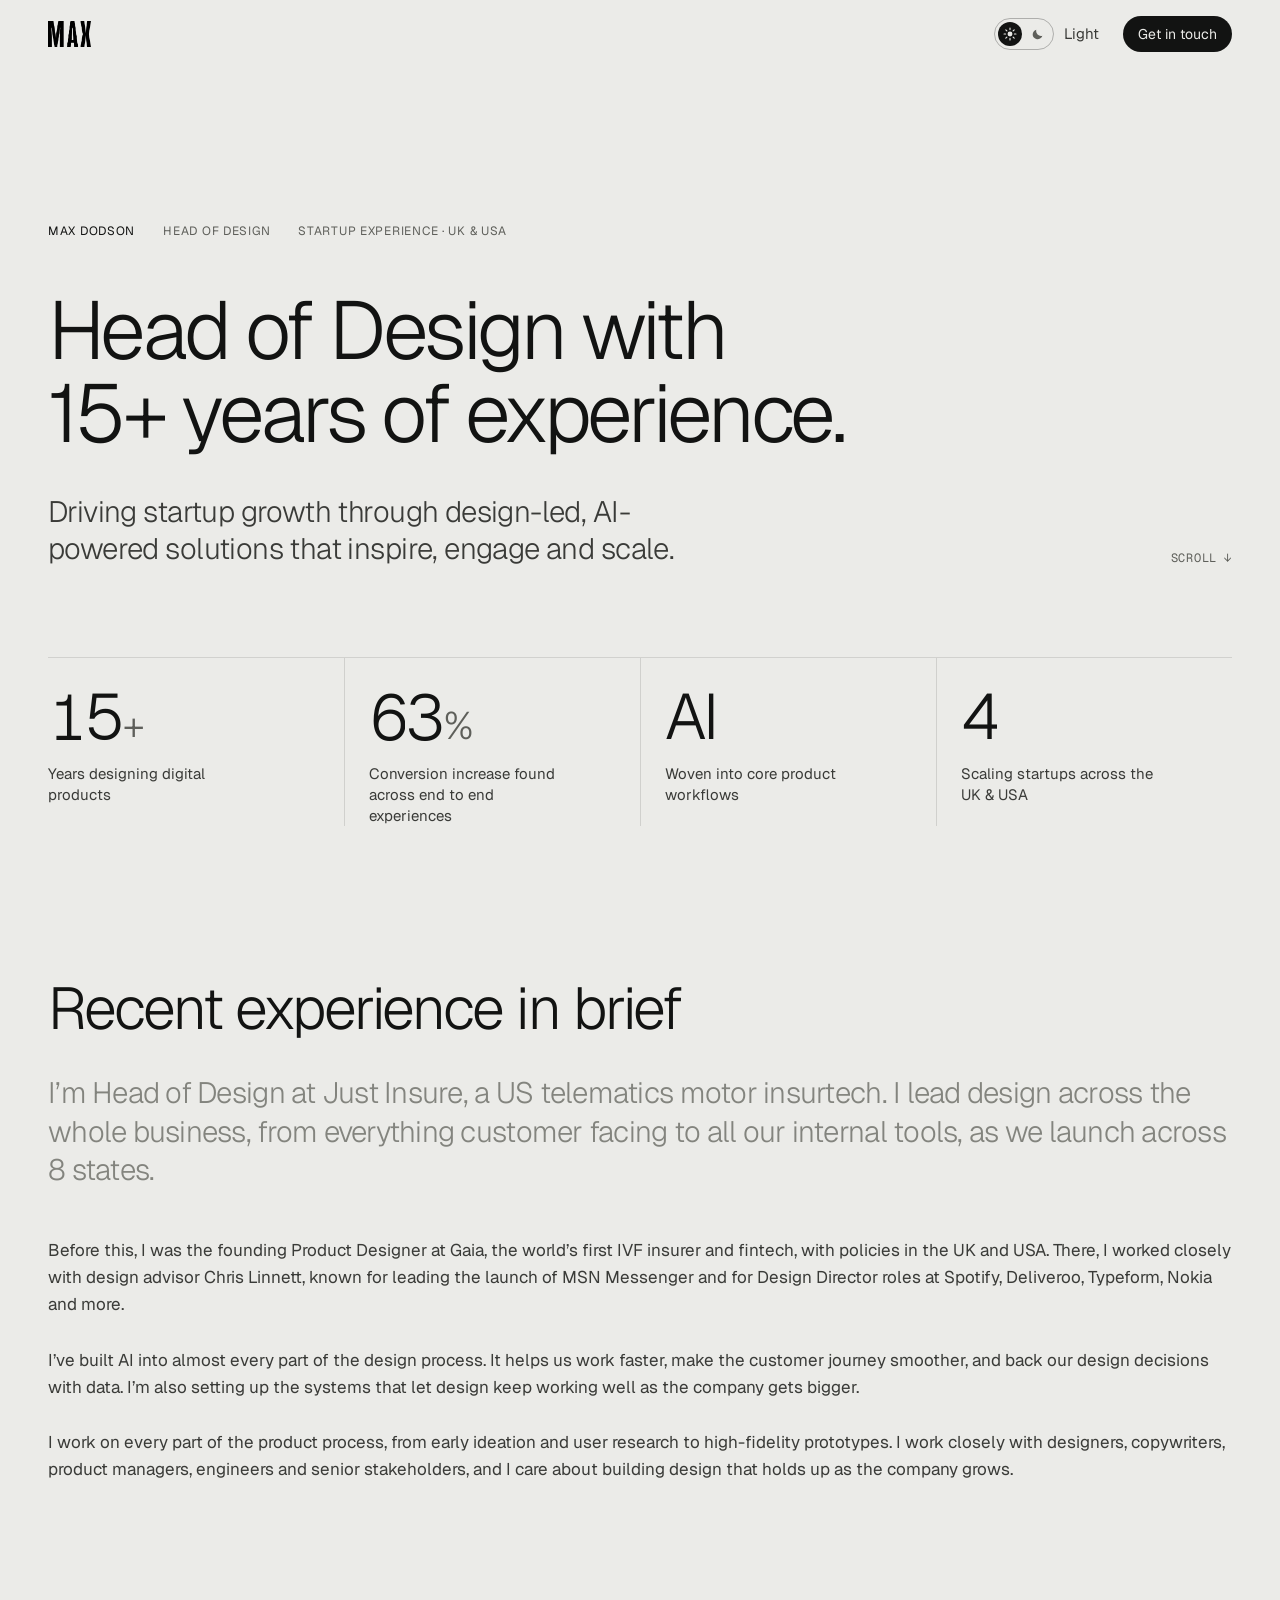
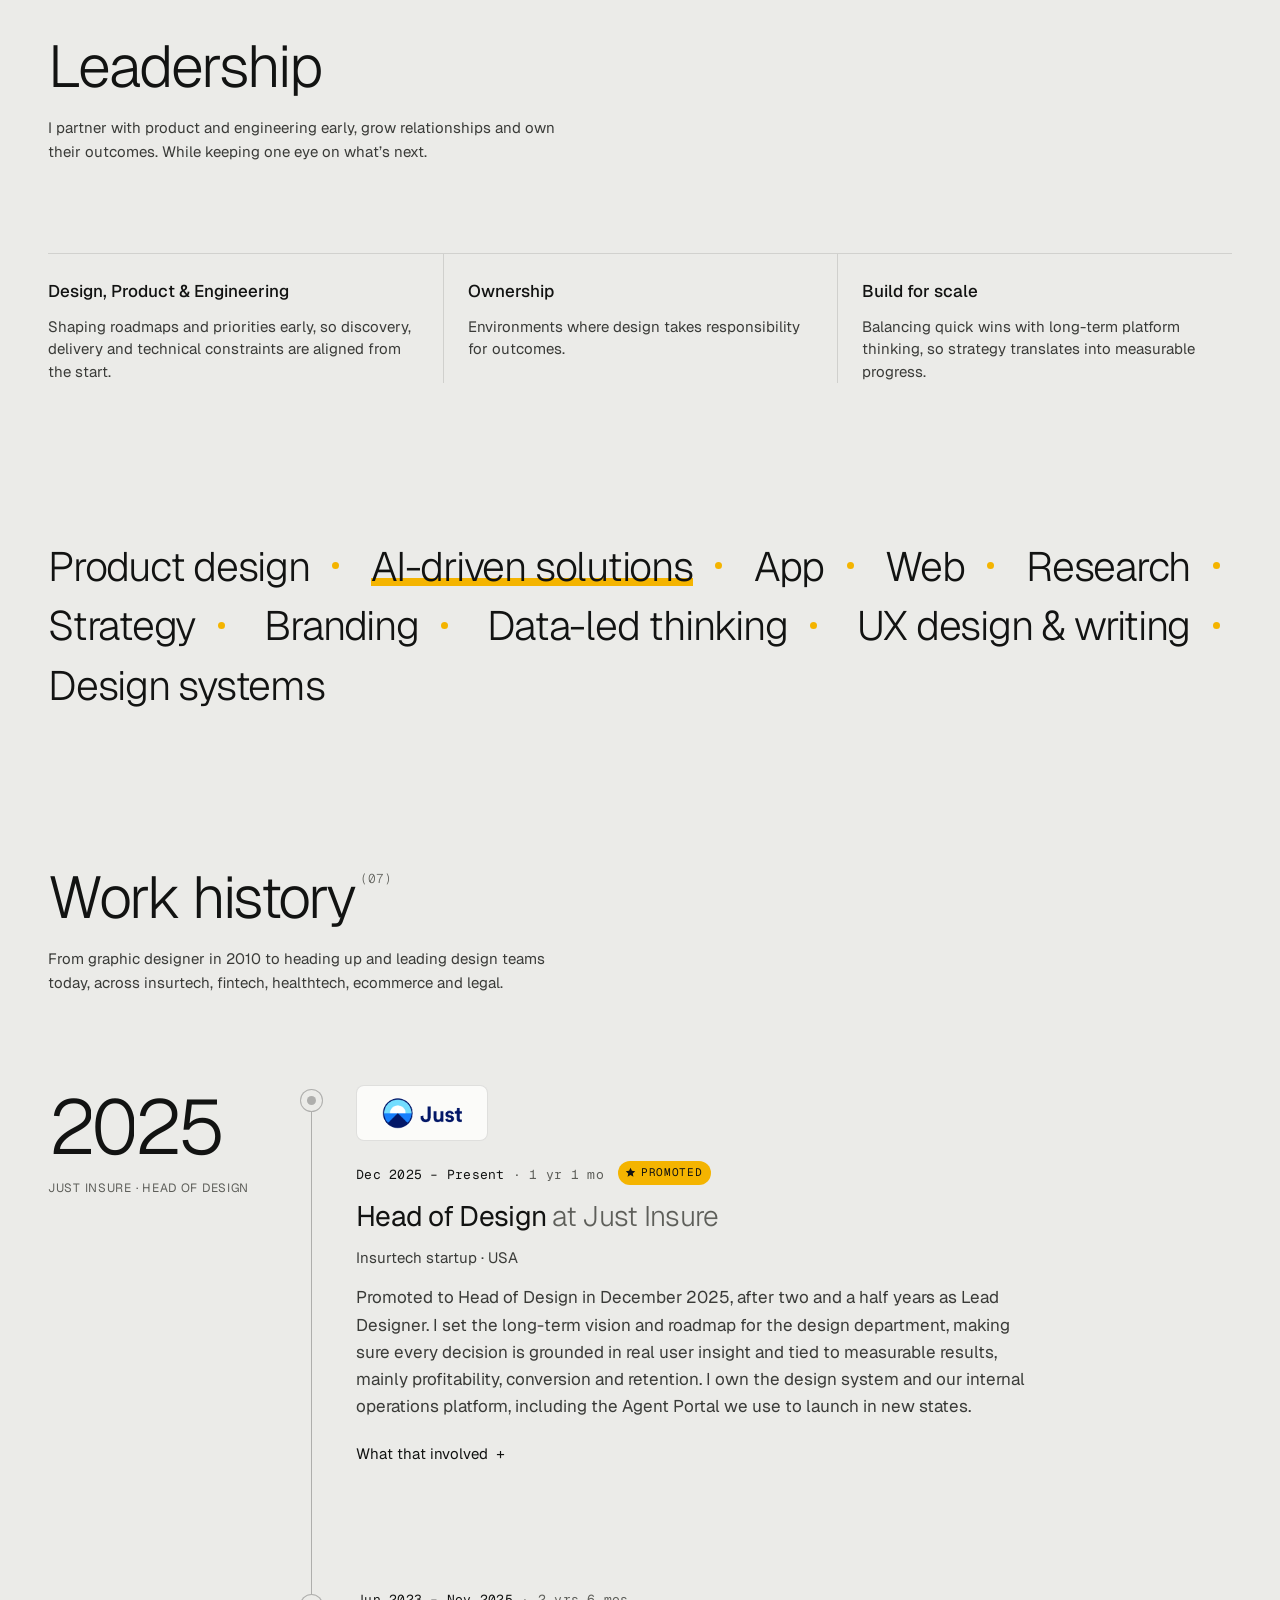
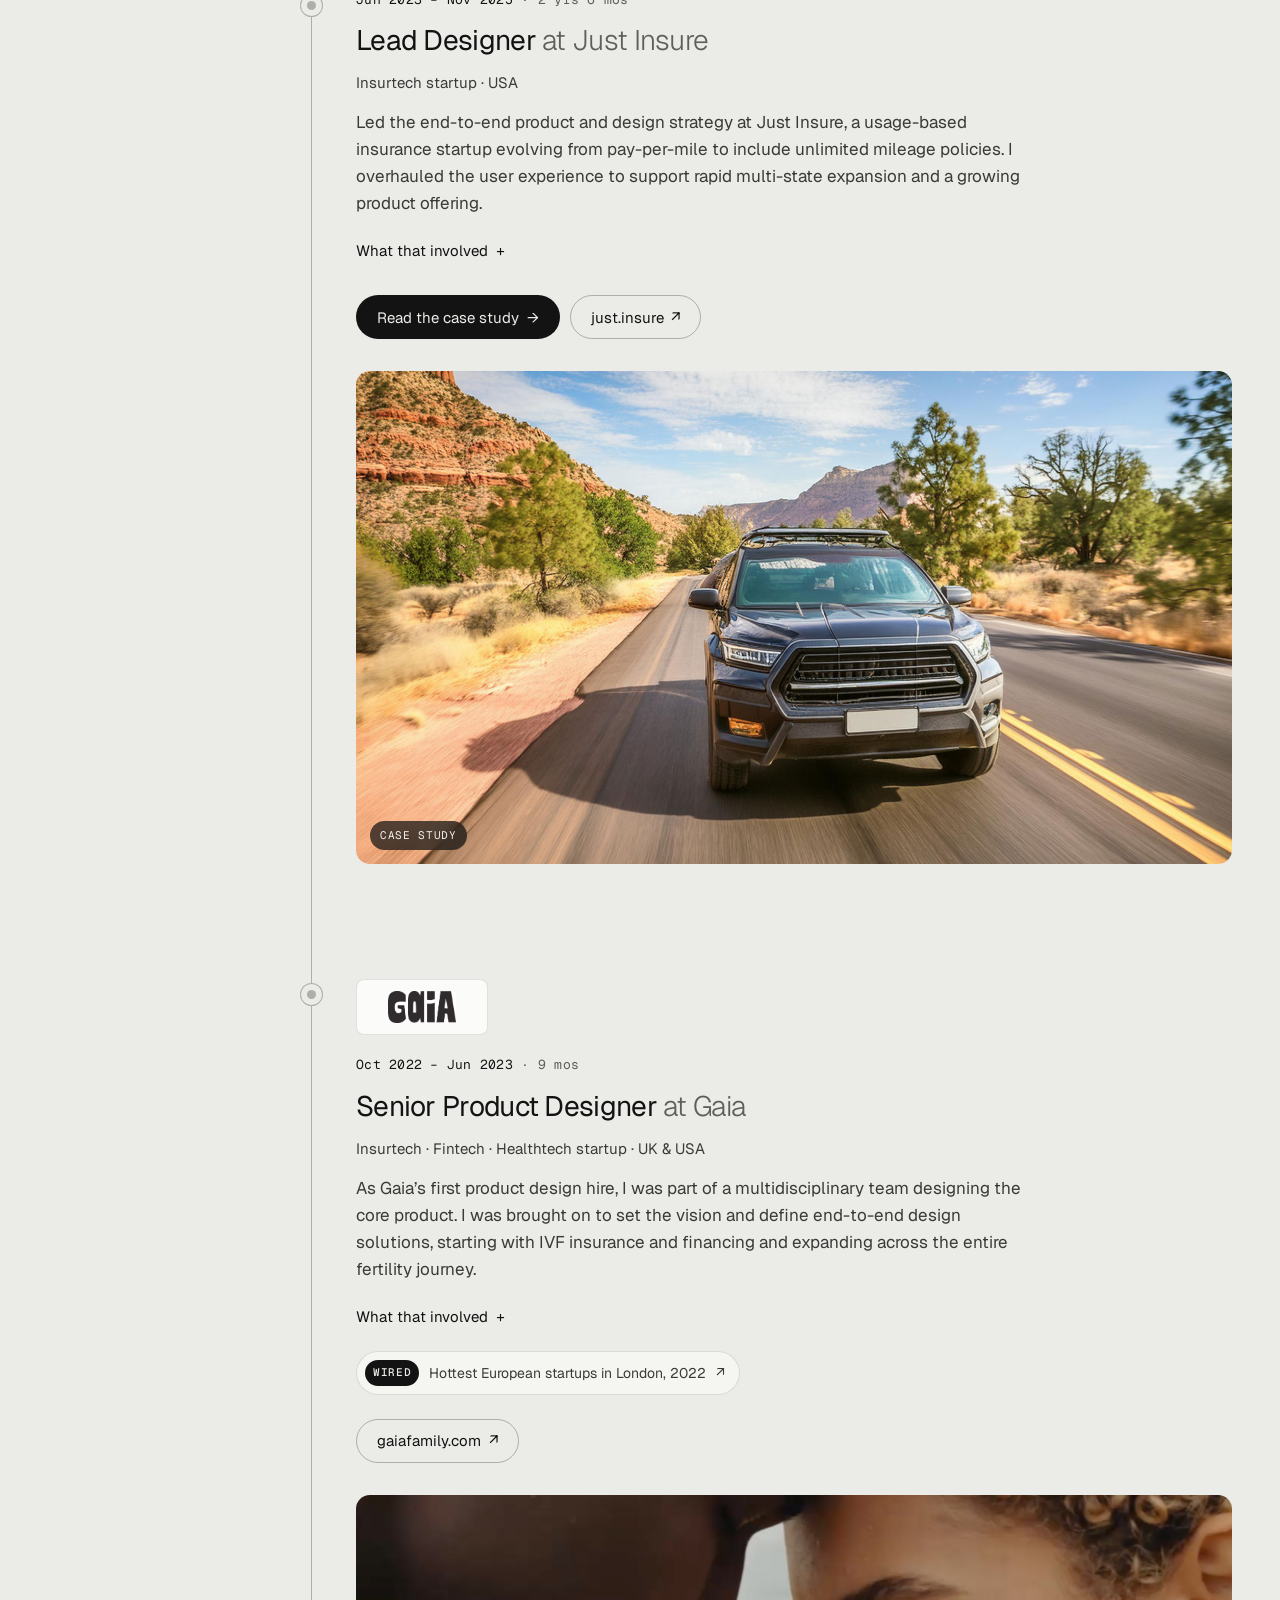
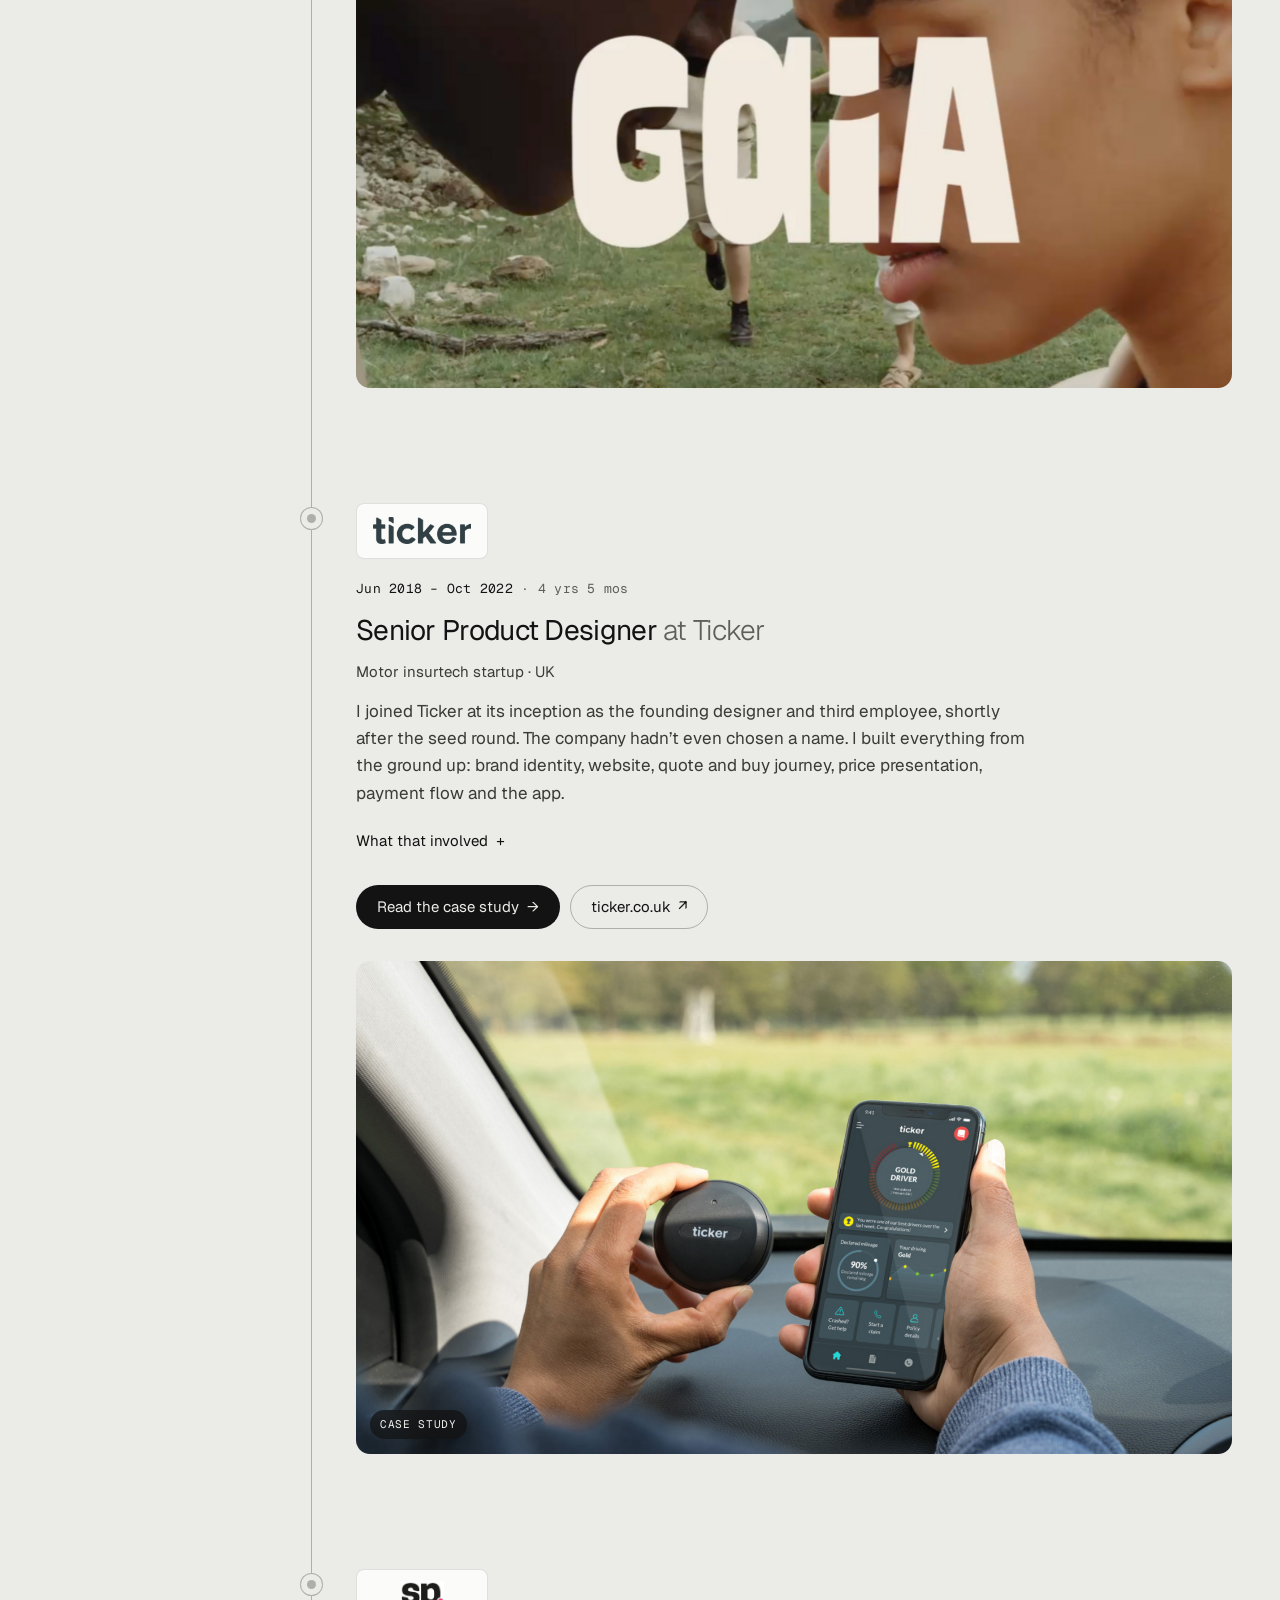
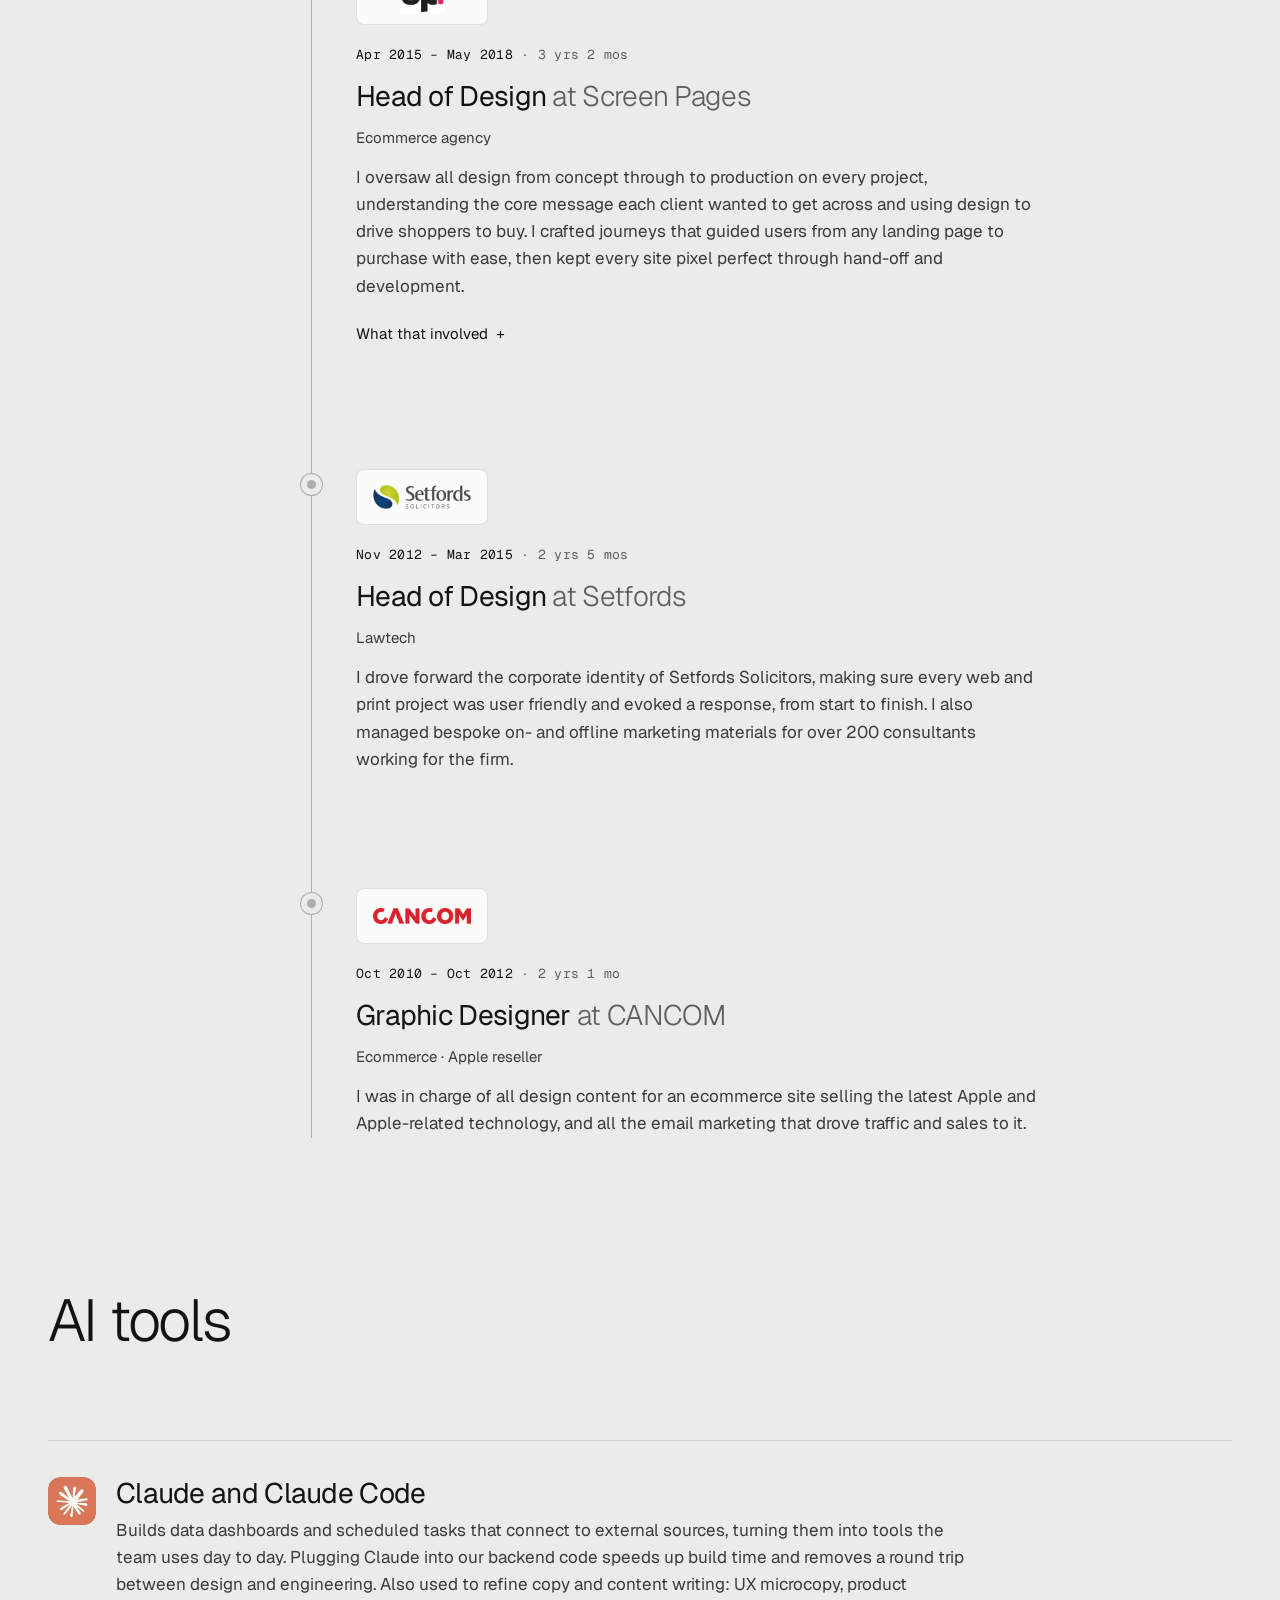
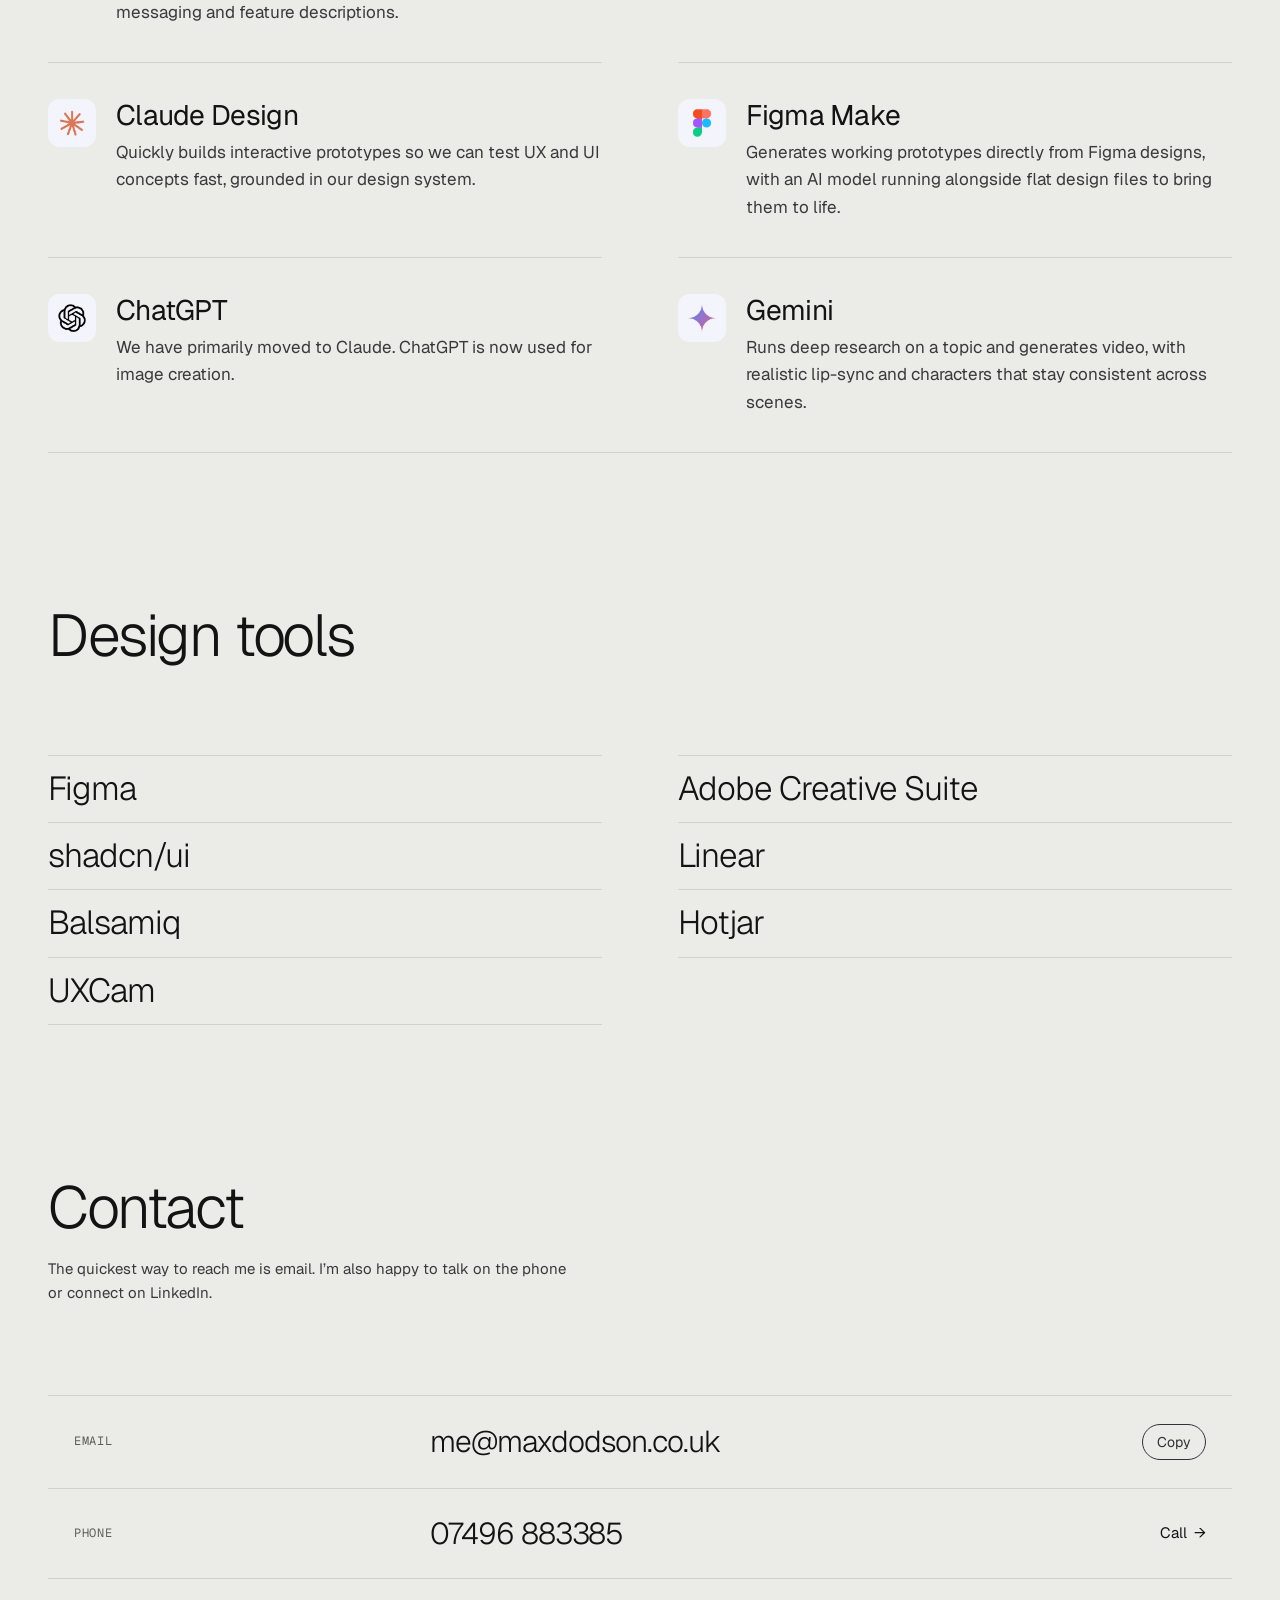
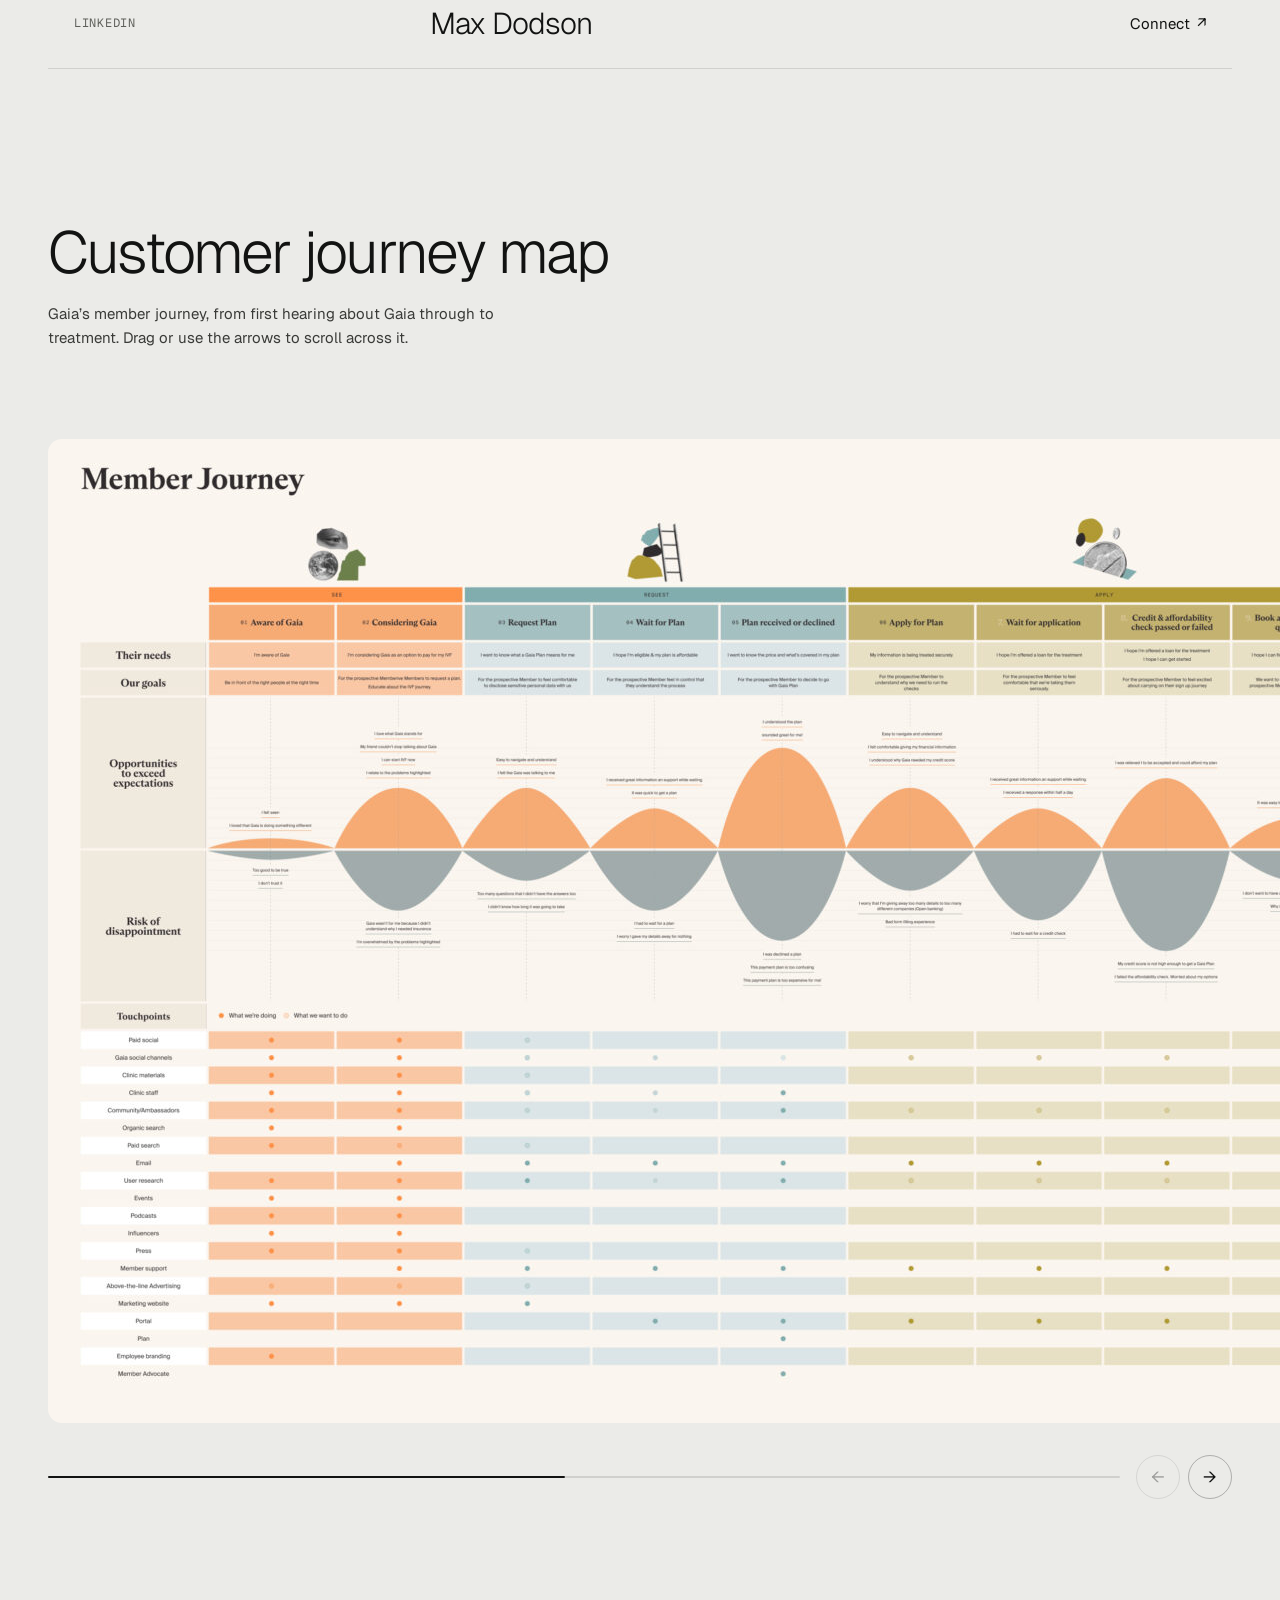
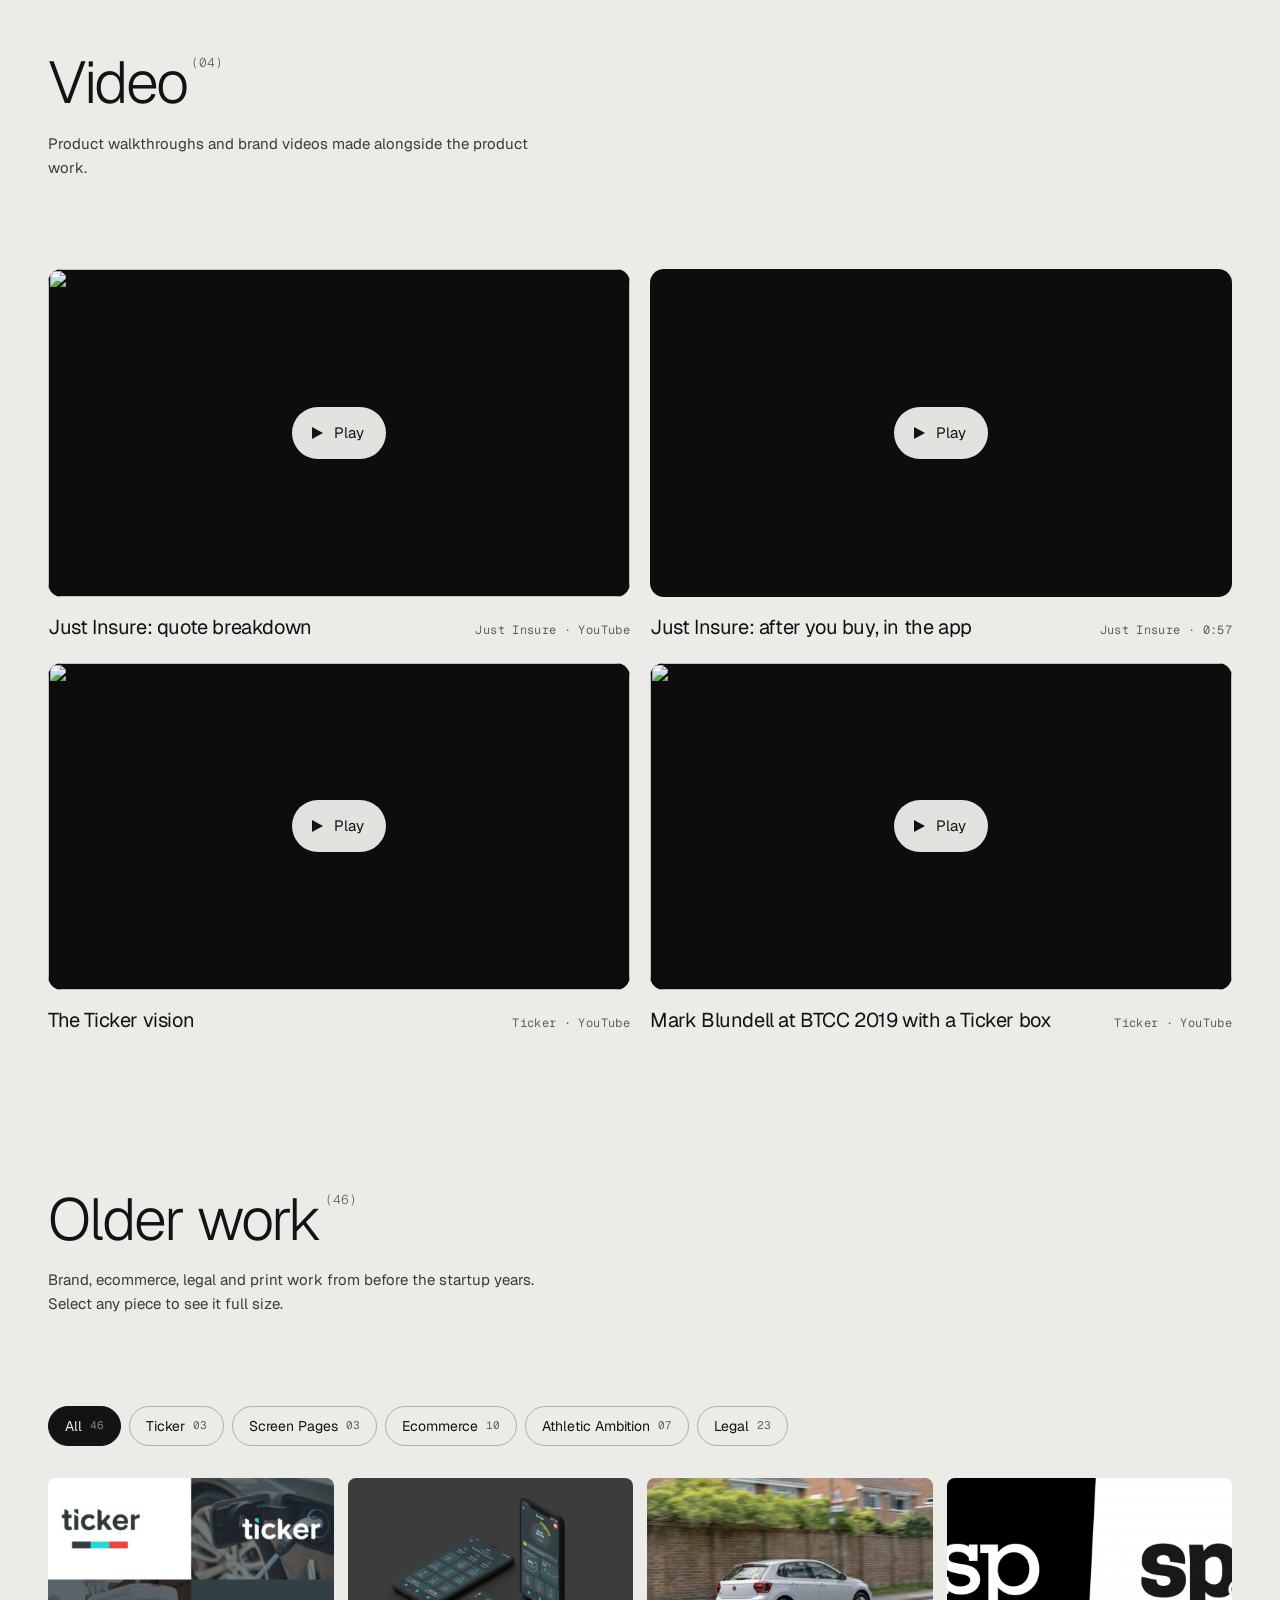
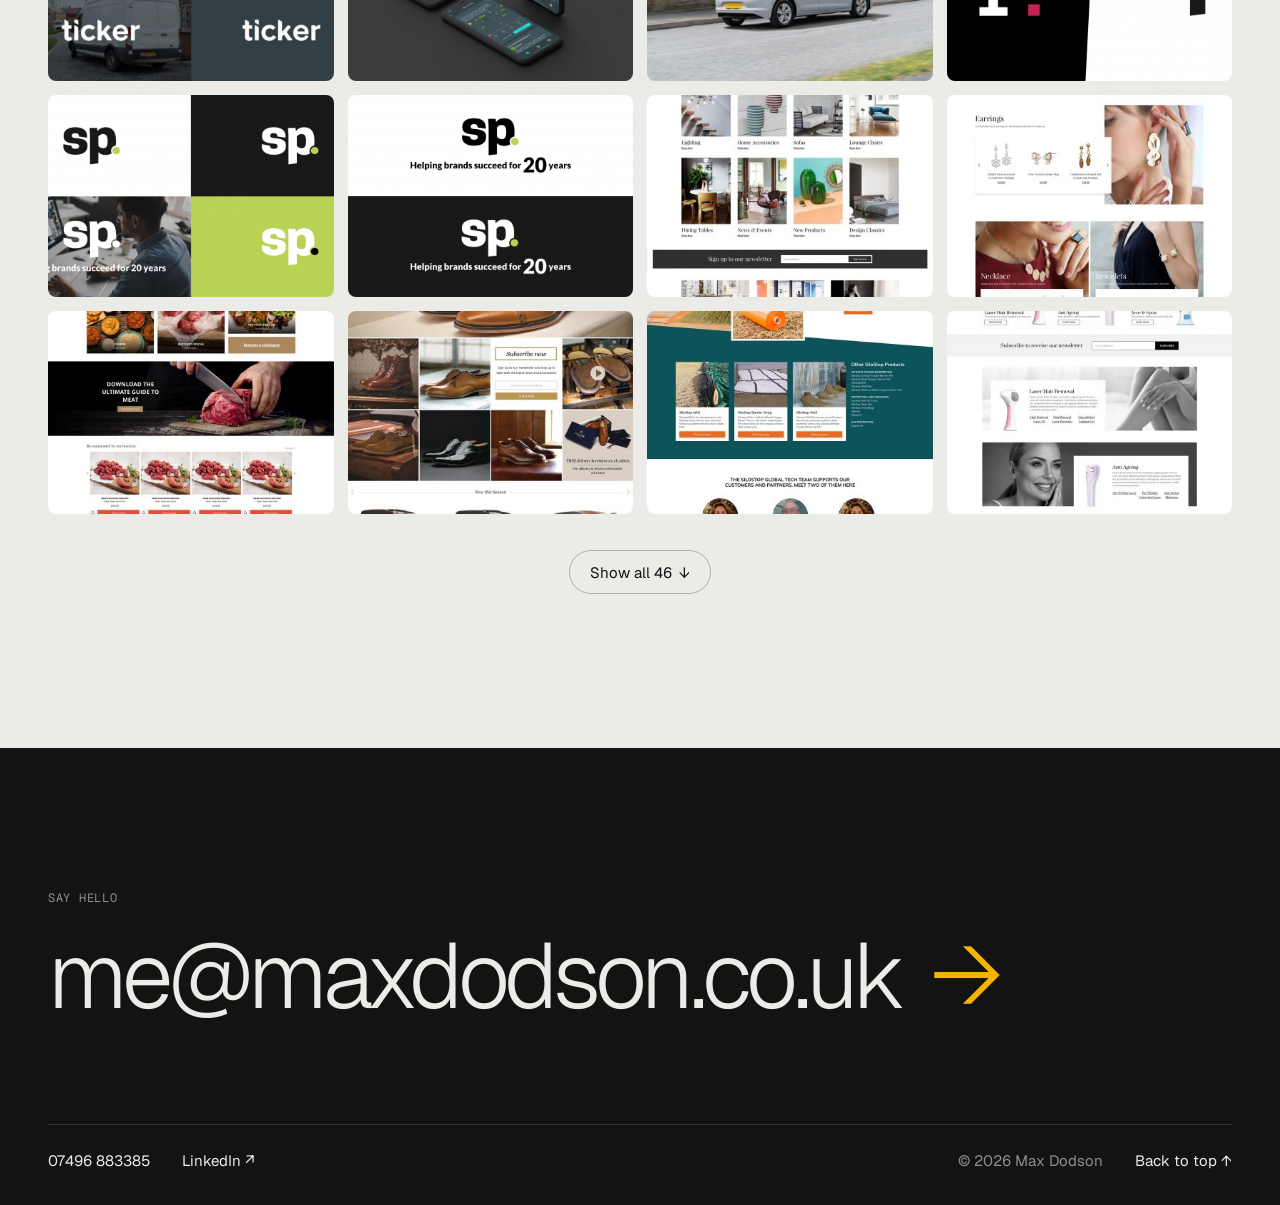
==== commit 632c7aea: "Even out the spacing between every section Back-to-back sections each added their own top and bottom" ====
--- a/cv/index.html
+++ b/cv/index.html
@@ -75,7 +75,7 @@
   </section>
 
   <!-- 2 · Leadership -->
-  <section class="section wrap lead-section" id="leadership" aria-labelledby="leadership-title">
+  <section class="section wrap" id="leadership" aria-labelledby="leadership-title">
     <div class="sec-head">
       <h2 class="sec-title" id="leadership-title">Leadership</h2>
       <p class="sec-intro">I partner with product and engineering early, grow relationships and own their outcomes. While keeping one eye on what’s next.</p>
@@ -335,7 +335,7 @@
   </section>
 
   <!-- 5 · Design tools -->
-  <section class="section wrap section--follow" id="design-tools" aria-labelledby="design-tools-title">
+  <section class="section wrap" id="design-tools" aria-labelledby="design-tools-title">
     <div class="sec-head">
       <h2 class="sec-title" id="design-tools-title">Design tools</h2>    </div>
     <ul class="tool-list tool-list--cols" data-reveal>
--- a/assets/site.css
+++ b/assets/site.css
@@ -117,8 +117,8 @@
 
 .wrap { width: 100%; max-width: 1360px; margin-inline: auto; padding-inline: var(--gutter); }
 .section { padding-block: clamp(88px, 12vw, 168px); }
-/* Sits close under the section before it, as a pair */
-.section--follow { padding-top: 0; }
+/* Back-to-back sections share one gap instead of stacking two */
+.section + .section { padding-top: 0; }
 .mono, .label { font-family: var(--f-mono); }
 .label {
   font-size: var(--fs-label);
@@ -302,8 +302,6 @@
 }
 
 /* ---------- Leadership ---------- */
-/* Follows the brief directly, so it only takes the brief's bottom spacing */
-.lead-section { padding-top: 0; }
 .lead-cols { display: grid; grid-template-columns: repeat(3, minmax(0, 1fr)); border-top: 1px solid var(--line); }
 .lead-col { padding: 24px 24px 0 0; }
 .lead-col + .lead-col { padding-left: 24px; border-left: 1px solid var(--line); }
@@ -755,7 +753,8 @@
 /* ==========================================================================
    Homepage
    ========================================================================== */
-.home-hero { padding-bottom: calc(clamp(48px, 7vw, 96px) + 60px); }
+/* Same gap to the next section as everywhere else */
+.home-hero { padding-bottom: clamp(88px, 12vw, 168px); }
 .home-hero .hero-title { max-width: 12.5em; }
 /* Highlighter swipe under "designer", drawn once the words have risen */
 .hl {
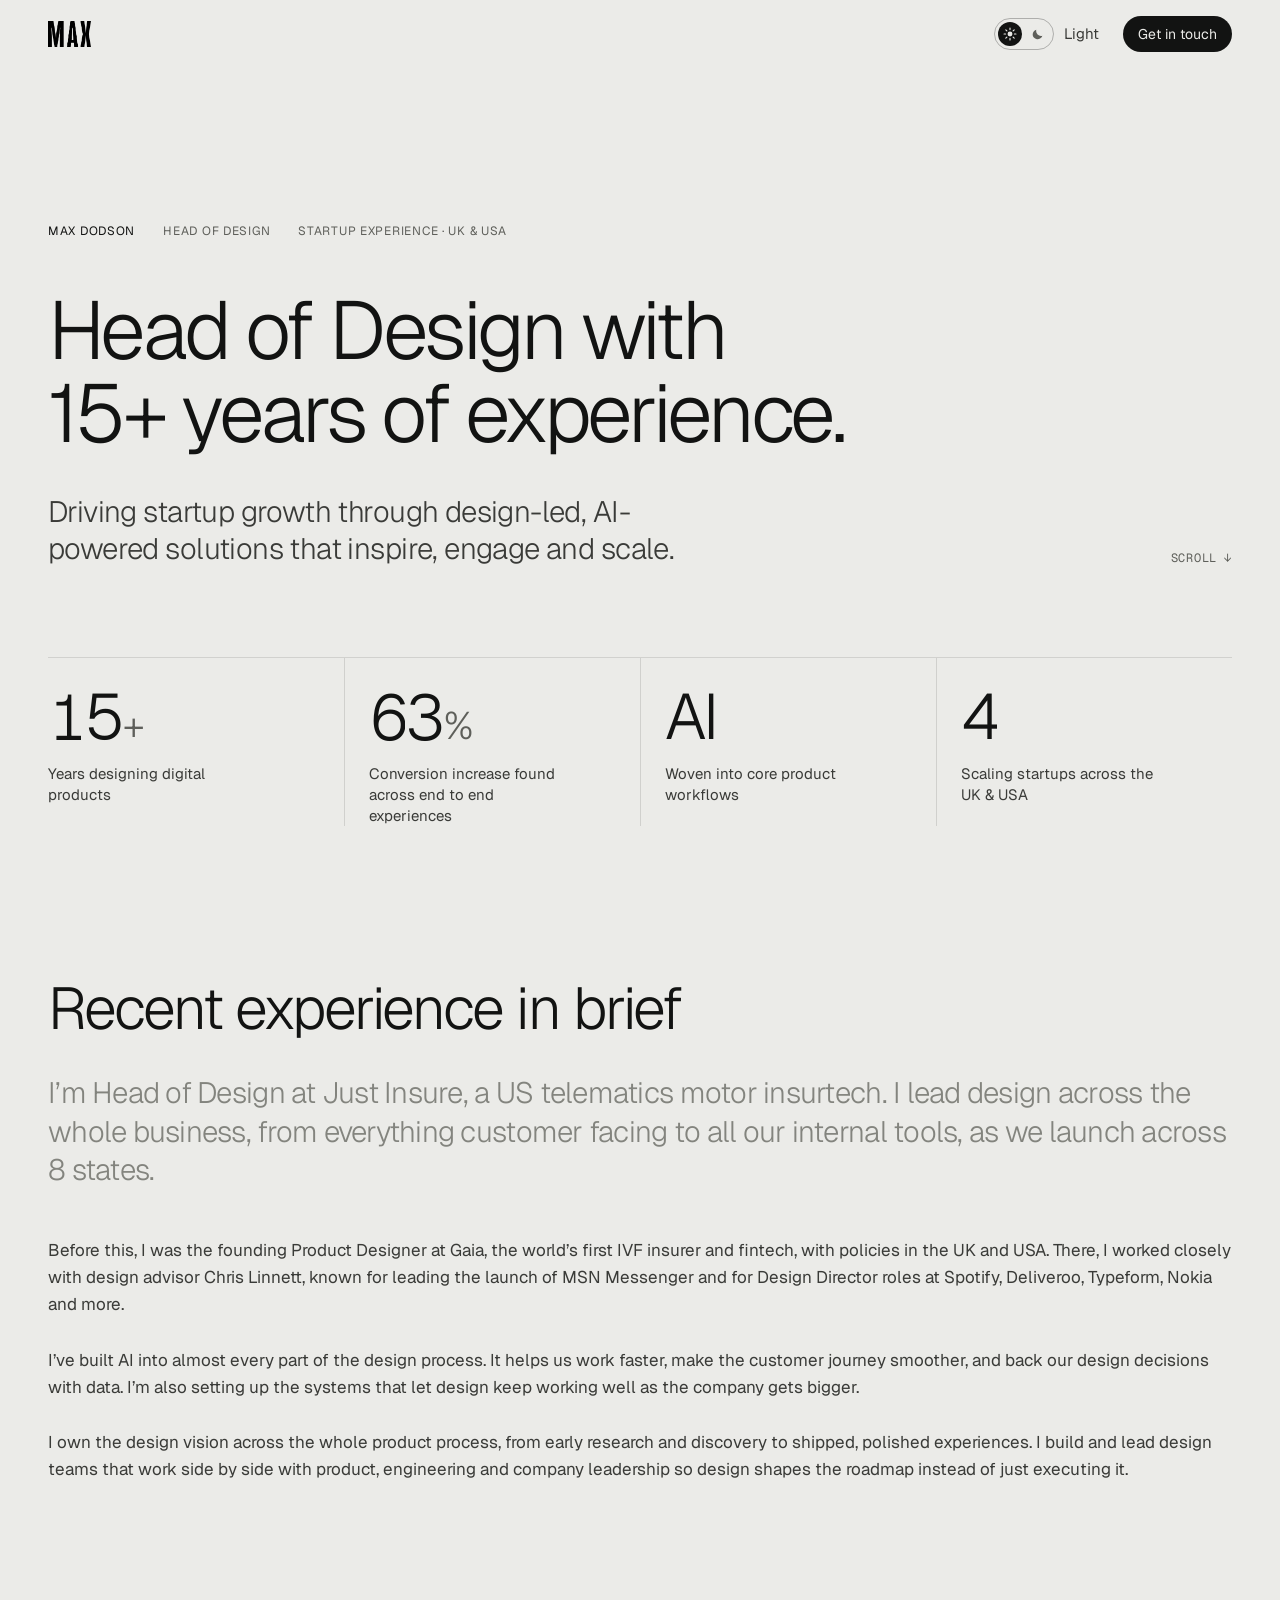
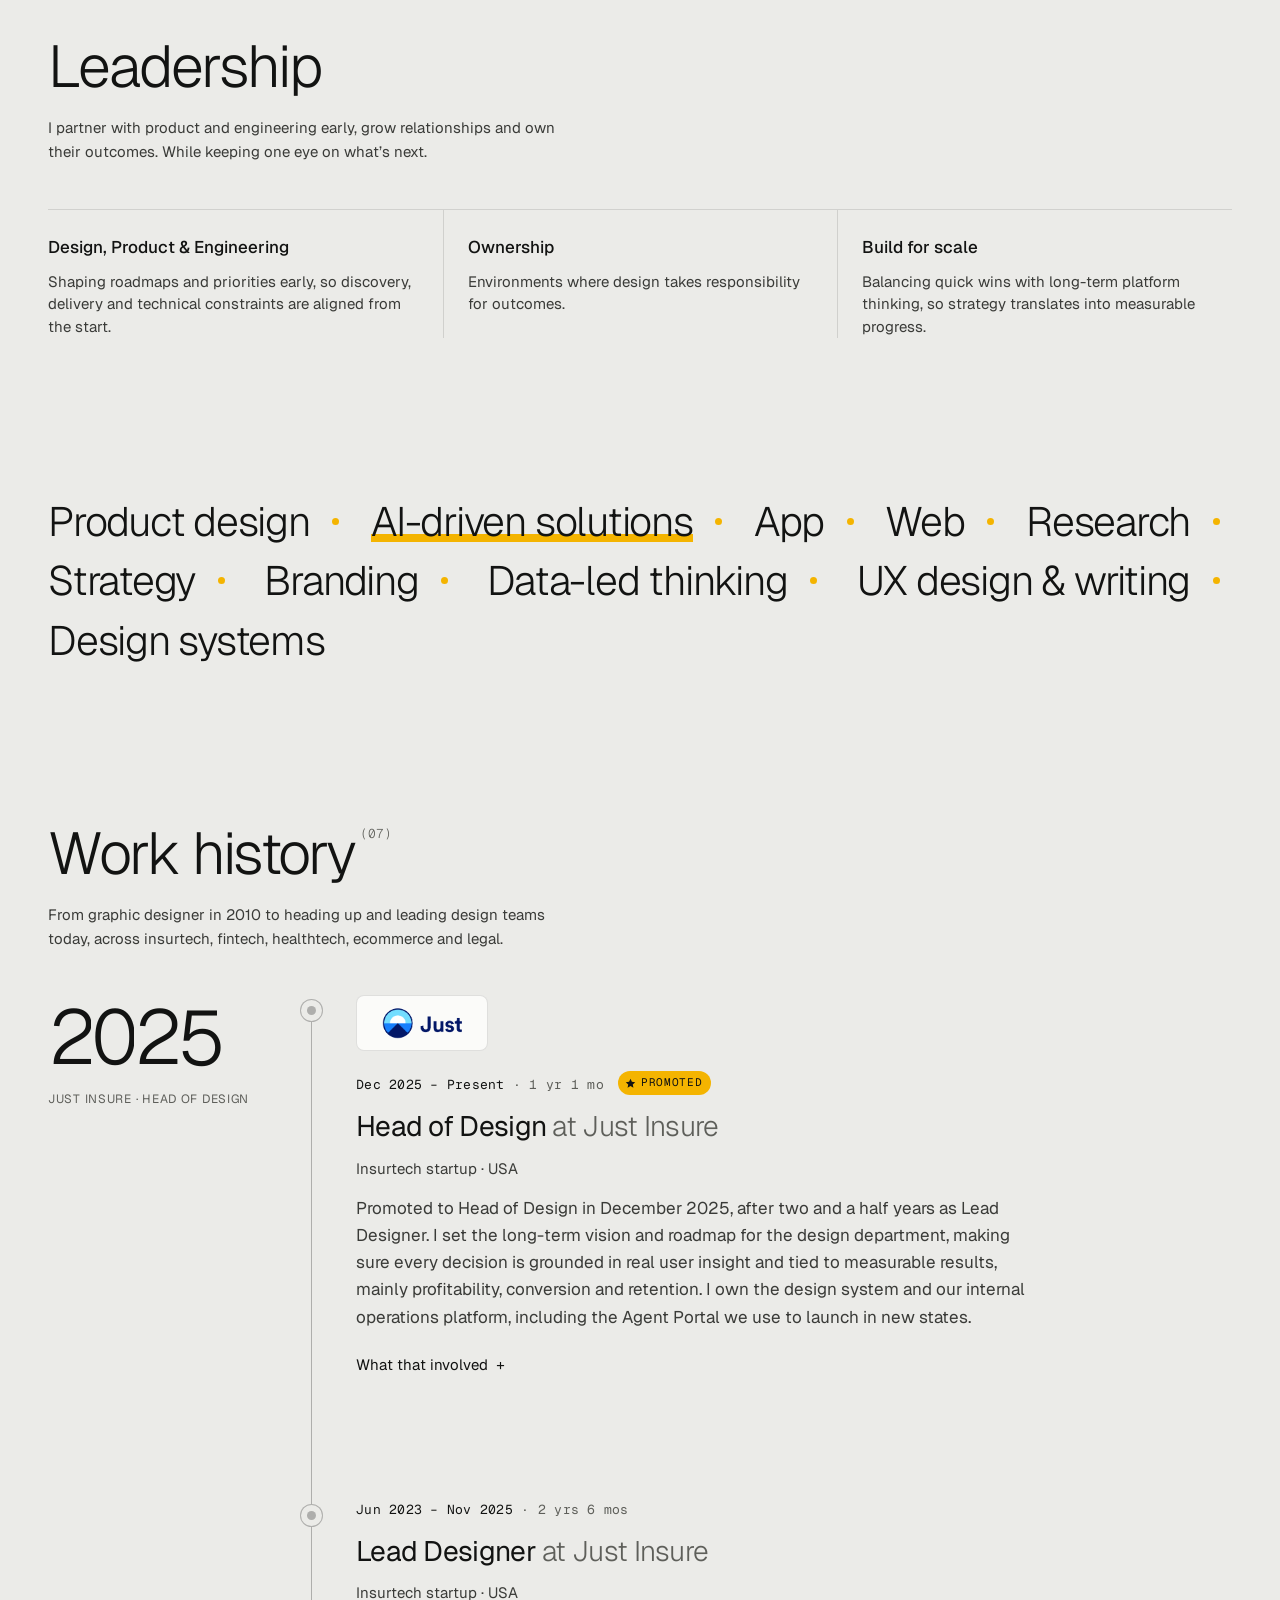
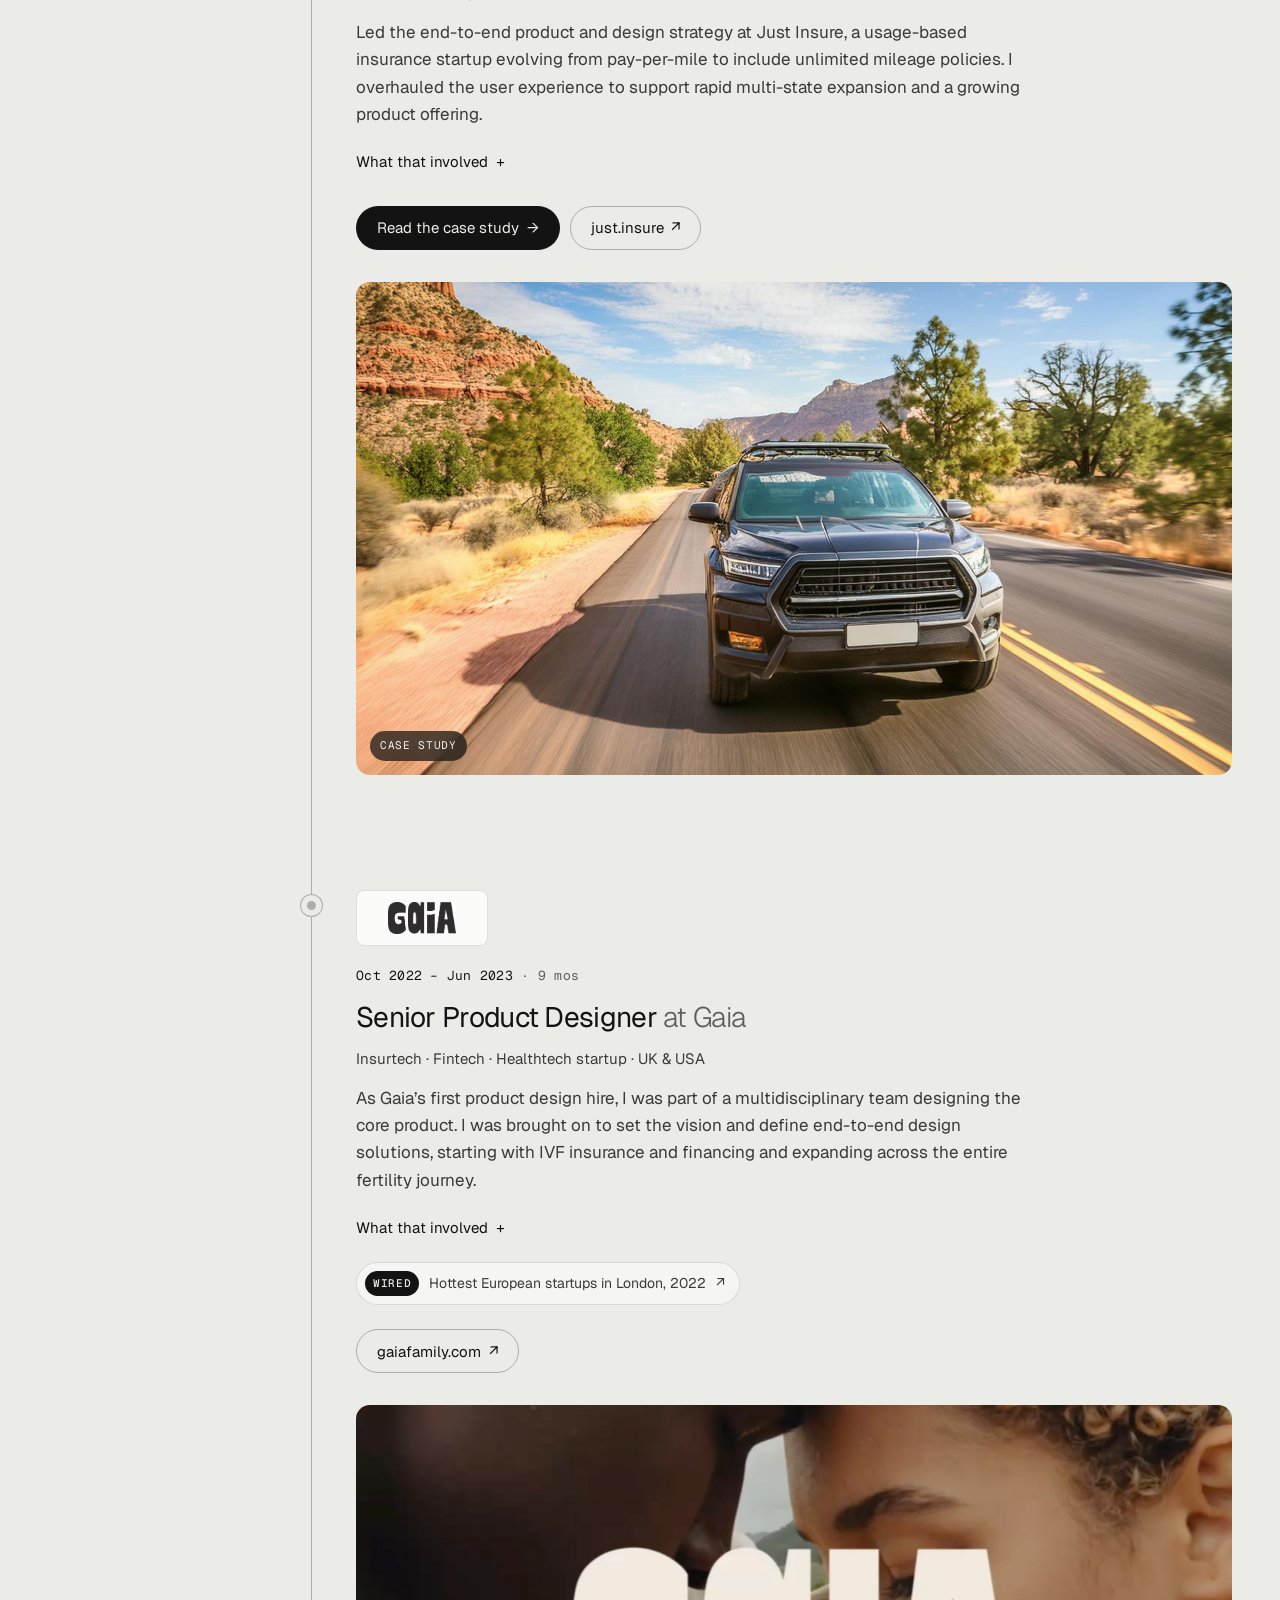
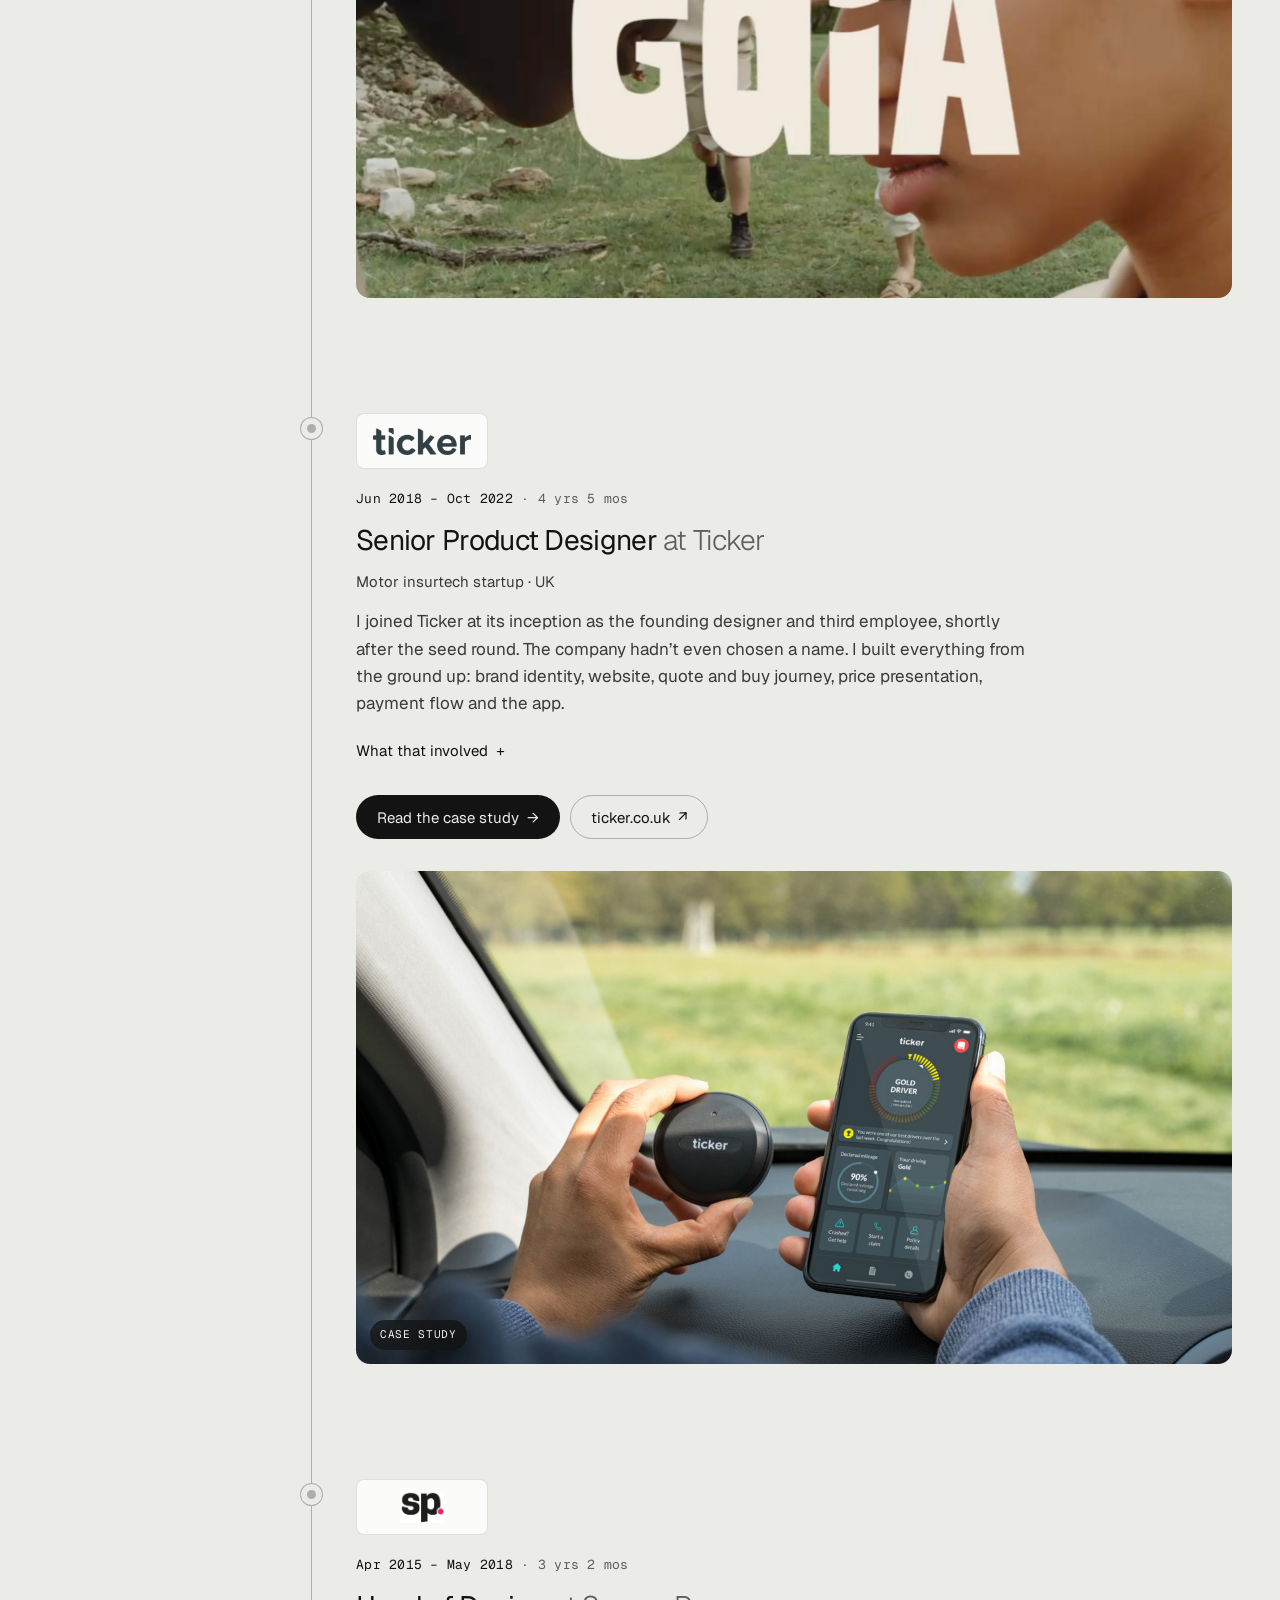
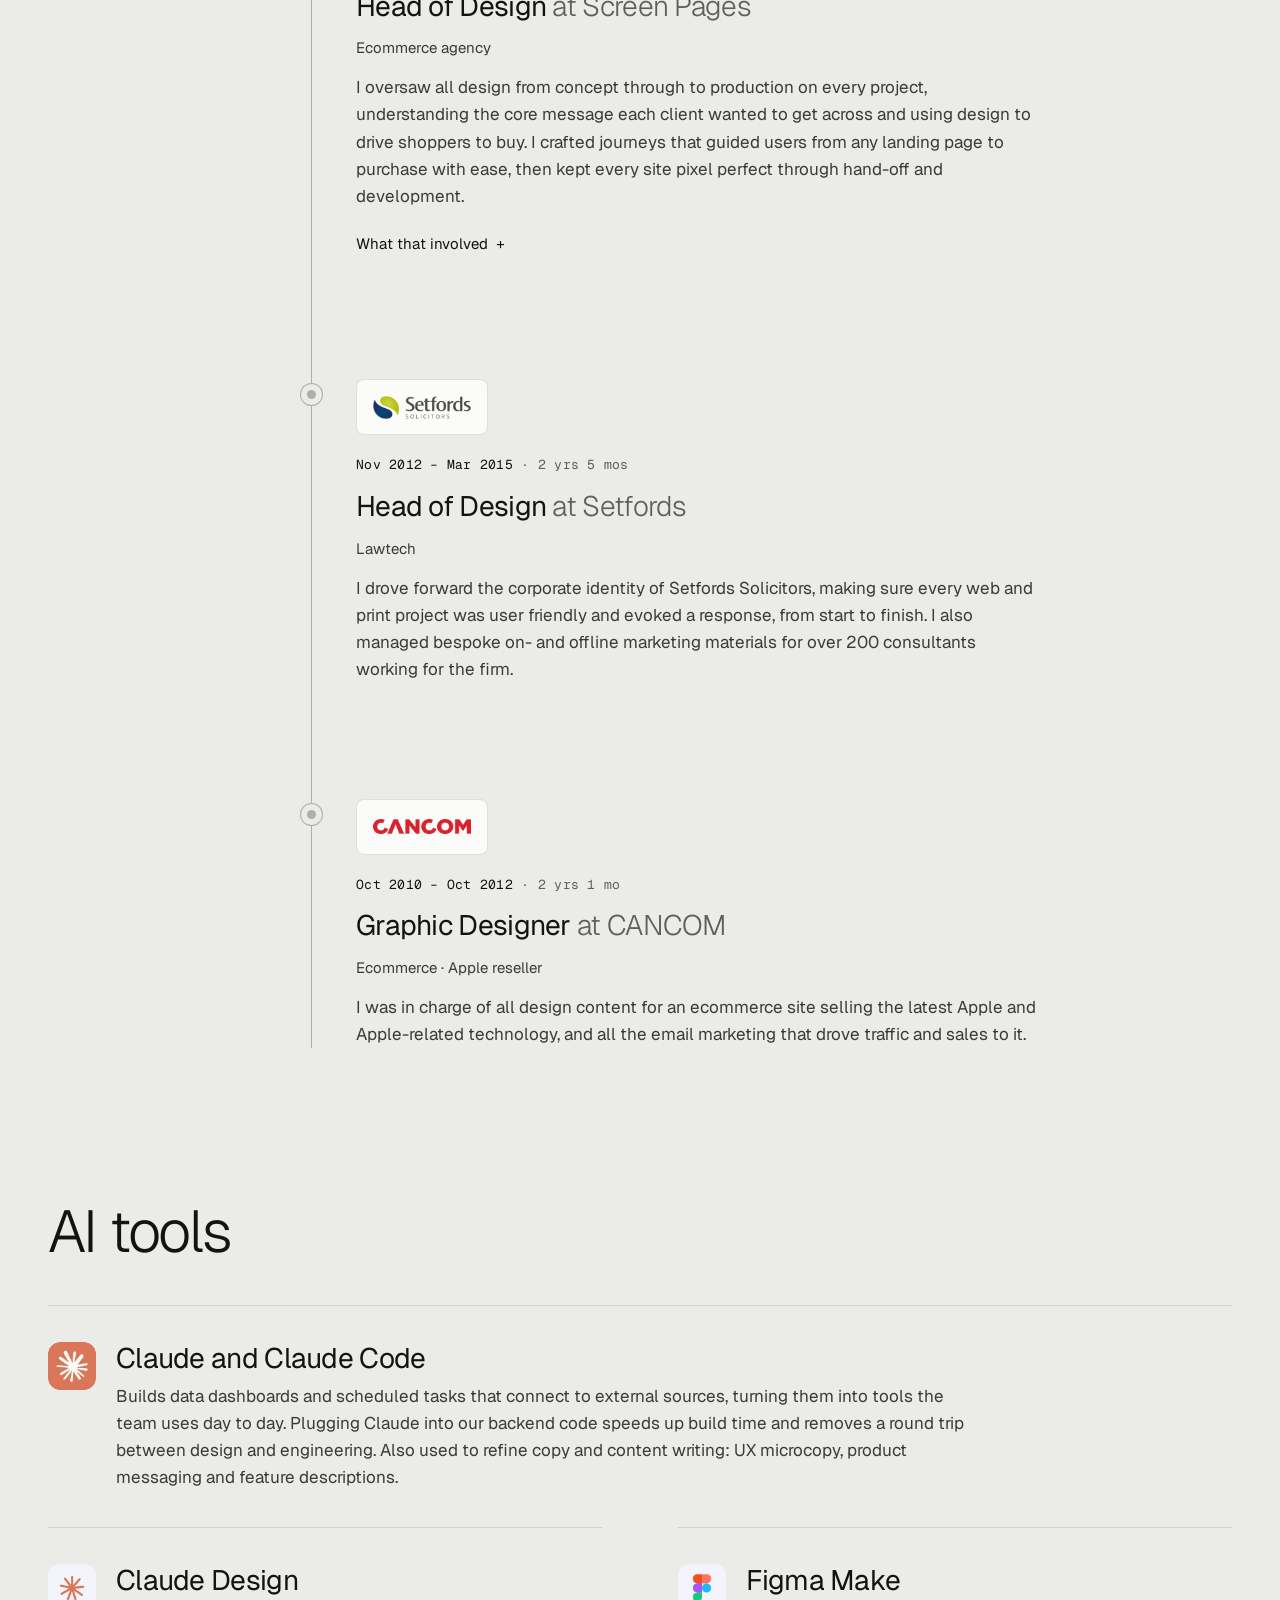
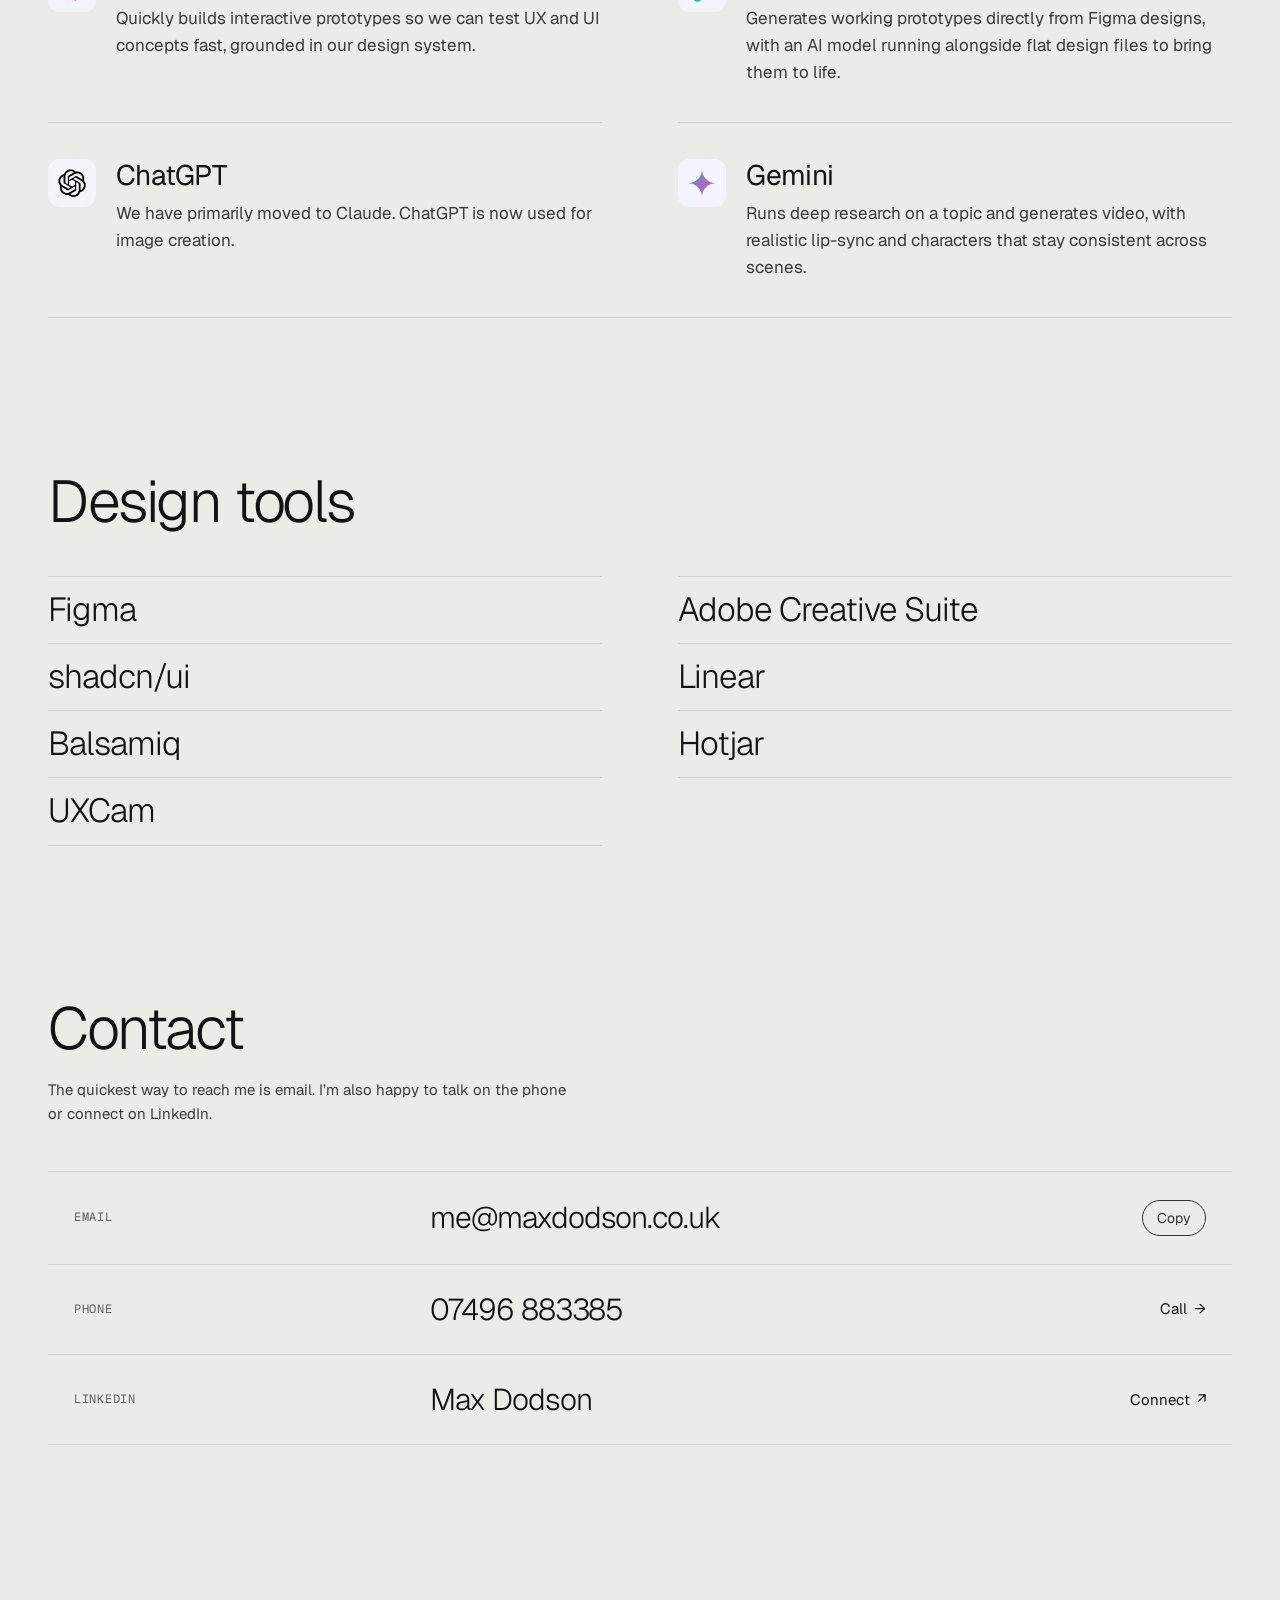
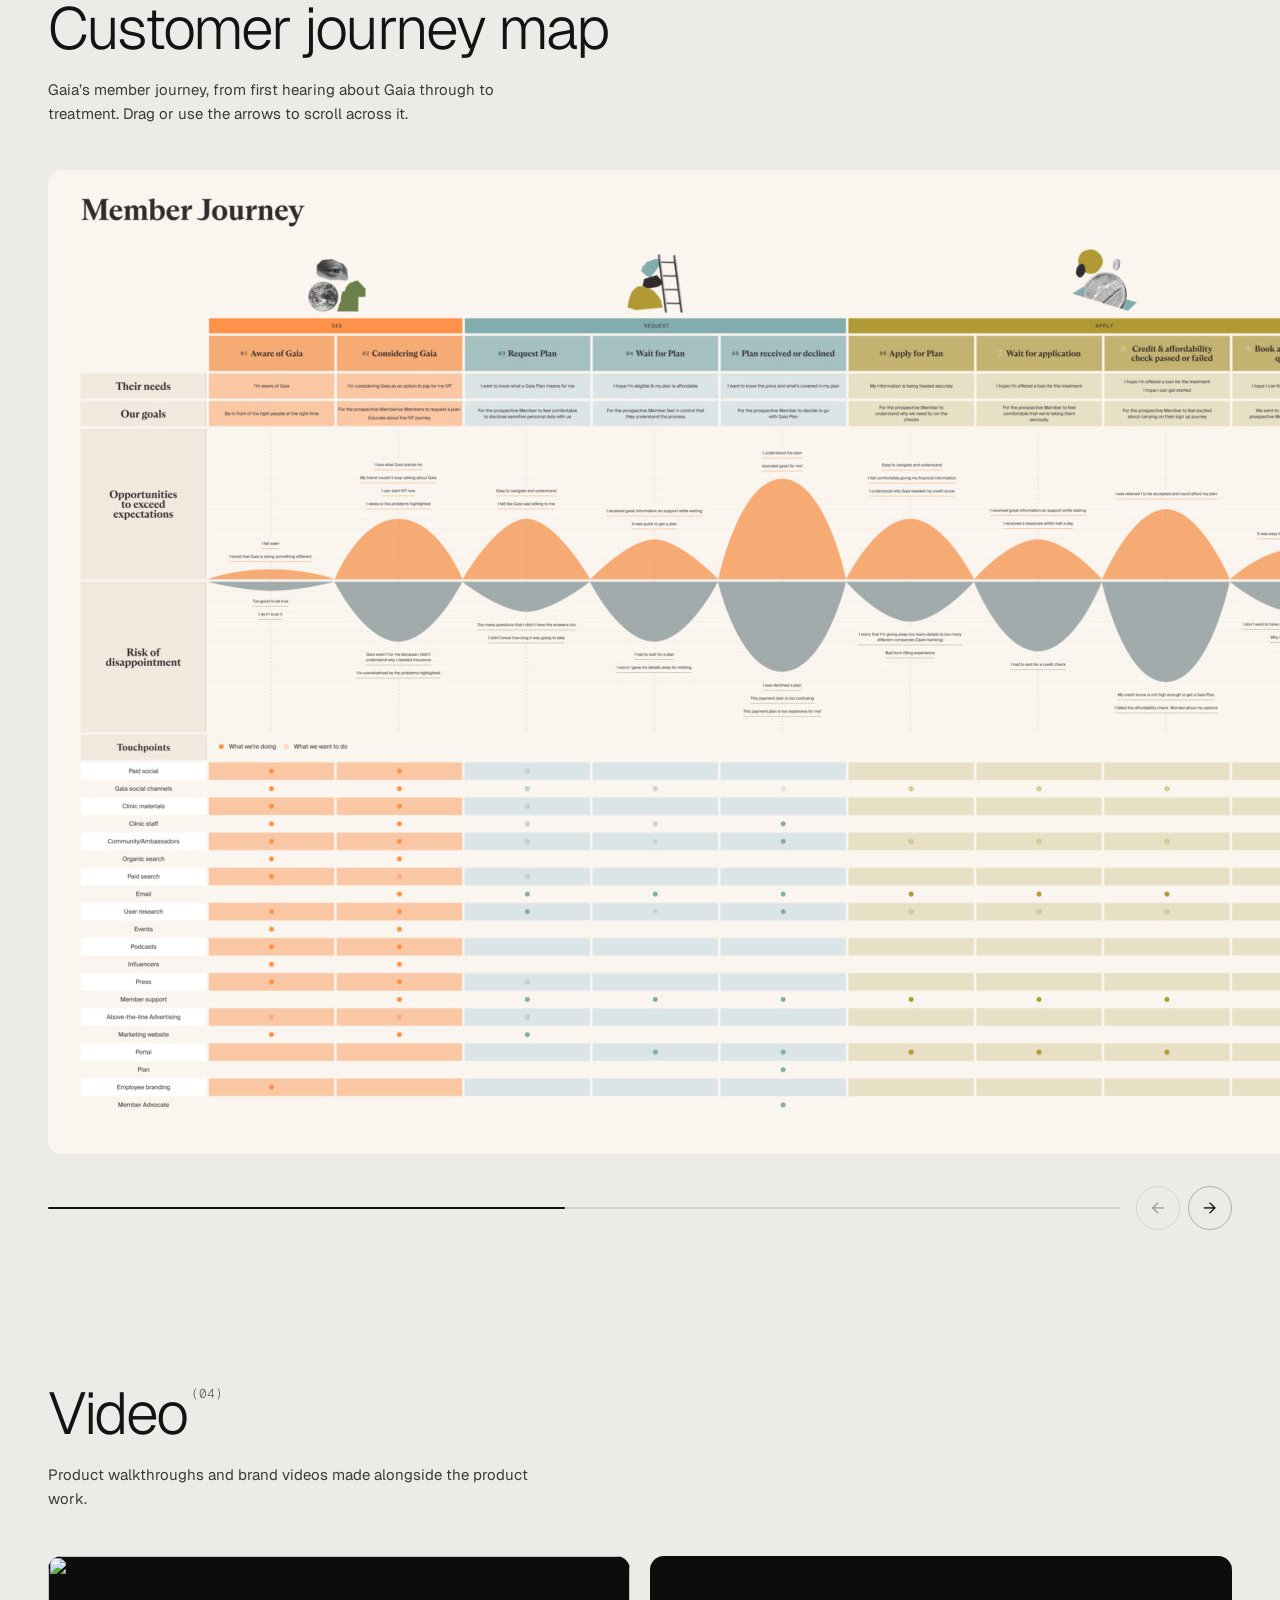
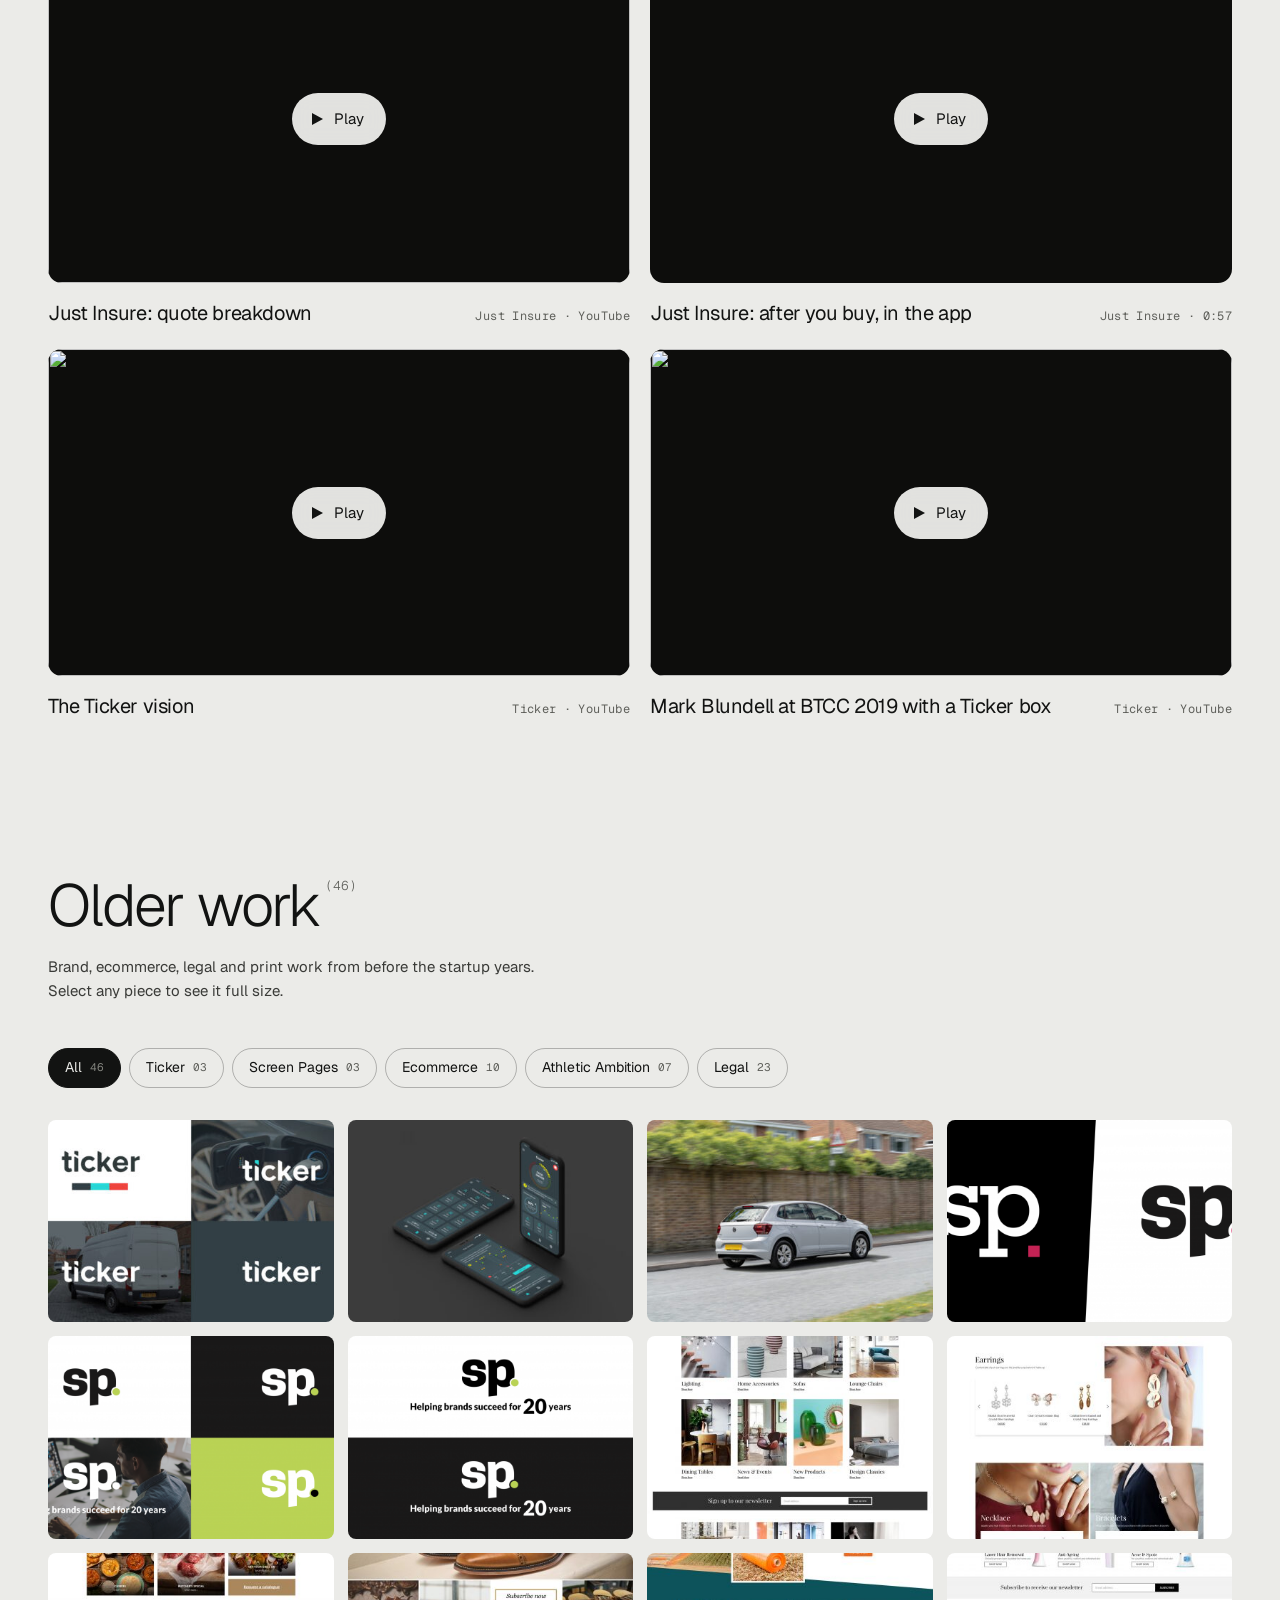
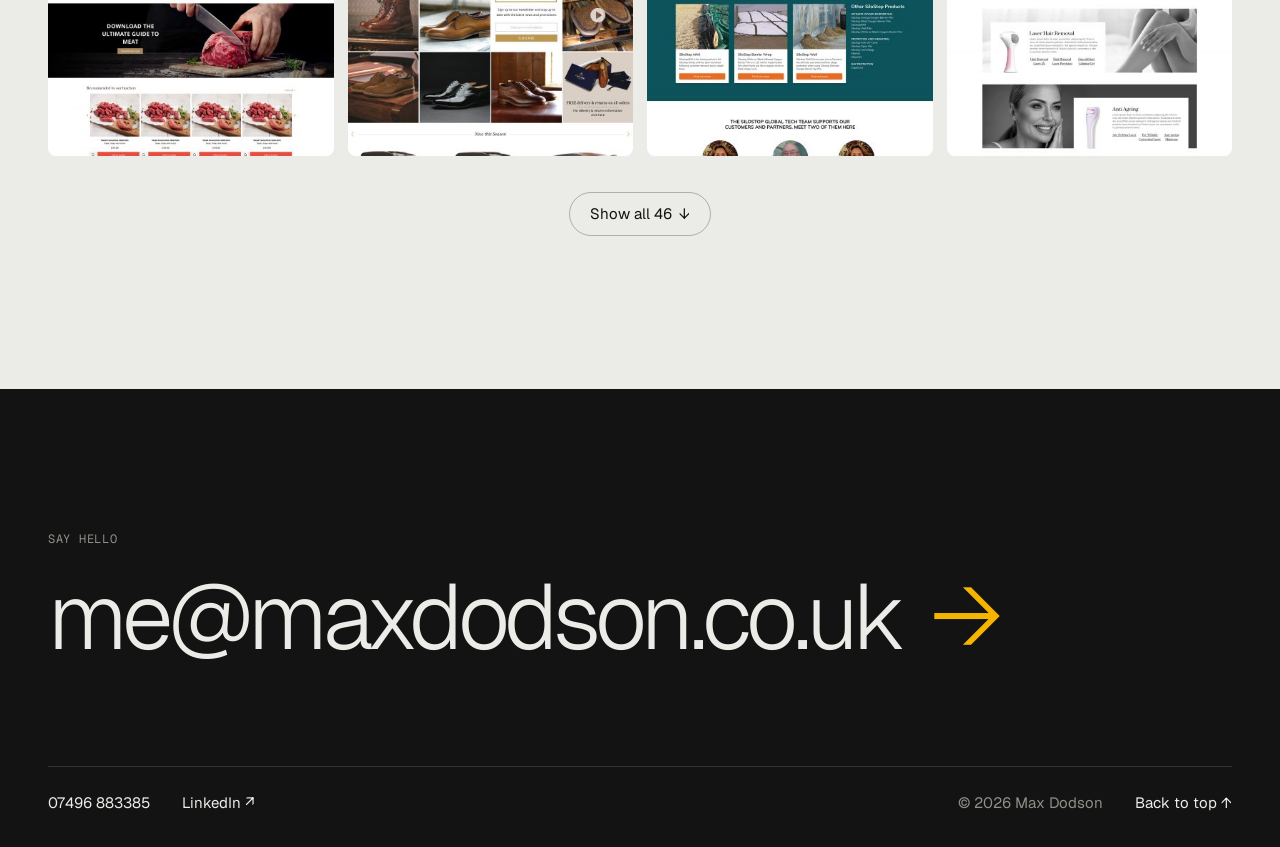
==== commit e77dd12e: "Rewrite the last paragraph of the CV brief around design leadership Co-Authored-By: Claude Opus 5.5 " ====
--- a/cv/index.html
+++ b/cv/index.html
@@ -69,7 +69,7 @@
       <div class="brief-cols" data-reveal>
         <p>Before this, I was the founding Product Designer at Gaia, the world’s first IVF insurer and fintech, with policies in the UK and USA. There, I worked closely with design advisor Chris Linnett, known for leading the launch of MSN Messenger and for Design Director roles at Spotify, Deliveroo, Typeform, Nokia and more.</p>
         <p>I’ve built AI into almost every part of the design process. It helps us work faster, make the customer journey smoother, and back our design decisions with data. I’m also setting up the systems that let design keep working well as the company gets bigger.</p>
-        <p>I work on every part of the product process, from early ideation and user research to high-fidelity prototypes. I work closely with designers, copywriters, product managers, engineers and senior stakeholders, and I care about building design that holds up as the company grows.</p>
+        <p>I own the design vision across the whole product process, from early research and discovery to shipped, polished experiences. I build and lead design teams that work side by side with product, engineering and company leadership so design shapes the roadmap instead of just executing it.</p>
       </div>
     </div>
   </section>
--- a/assets/site.css
+++ b/assets/site.css
@@ -177,23 +177,8 @@
 .head-inner { display: flex; align-items: center; gap: 24px; height: 68px; }
 .brand { display: inline-flex; align-items: center; text-decoration: none; margin-right: auto; }
 .brand img { height: 26px; width: auto; filter: var(--logo-filter); }
-.head-nav { display: flex; gap: 4px; }
-.head-nav a {
-  position: relative;
-  padding: 10px 12px; font-size: var(--fs-small); text-decoration: none; color: var(--ink-2);
-}
-.head-nav a::after {
-  content: ""; position: absolute; left: 12px; right: 12px; bottom: 6px; height: 1px;
-  background: currentColor; transform: scaleX(0); transform-origin: right;
-  transition: transform .4s var(--ease-out);
-}
-.head-nav a:hover { color: var(--ink); }
-.head-nav a:hover::after, .head-nav a[aria-current="true"]::after { transform: scaleX(1); transform-origin: left; }
 .head-back { font-size: var(--fs-small); color: var(--ink-2); text-decoration: none; display: inline-flex; gap: .5em; align-items: center; white-space: nowrap; }
 .head-back:hover { color: var(--ink); }
-@media (max-width: 760px) {
-  .head-nav { display: none; }
-}
 @media (max-width: 480px) {
   .head-inner { gap: 14px; }
 }
@@ -248,7 +233,7 @@
 /* Title with its intro directly underneath */
 .sec-head {
   display: grid; gap: 20px;
-  margin-bottom: clamp(48px, 7vw, 96px);
+  margin-bottom: clamp(24px, 3.5vw, 48px);
 }
 .sec-title { font-family: var(--f-display); font-size: var(--fs-h2); font-weight: 300; letter-spacing: -.035em; line-height: 1; }
 .sec-title sup { font-family: var(--f-mono); font-size: .8rem; letter-spacing: 0; color: var(--muted); vertical-align: top; margin-left: .35em; position: relative; top: .35em; }
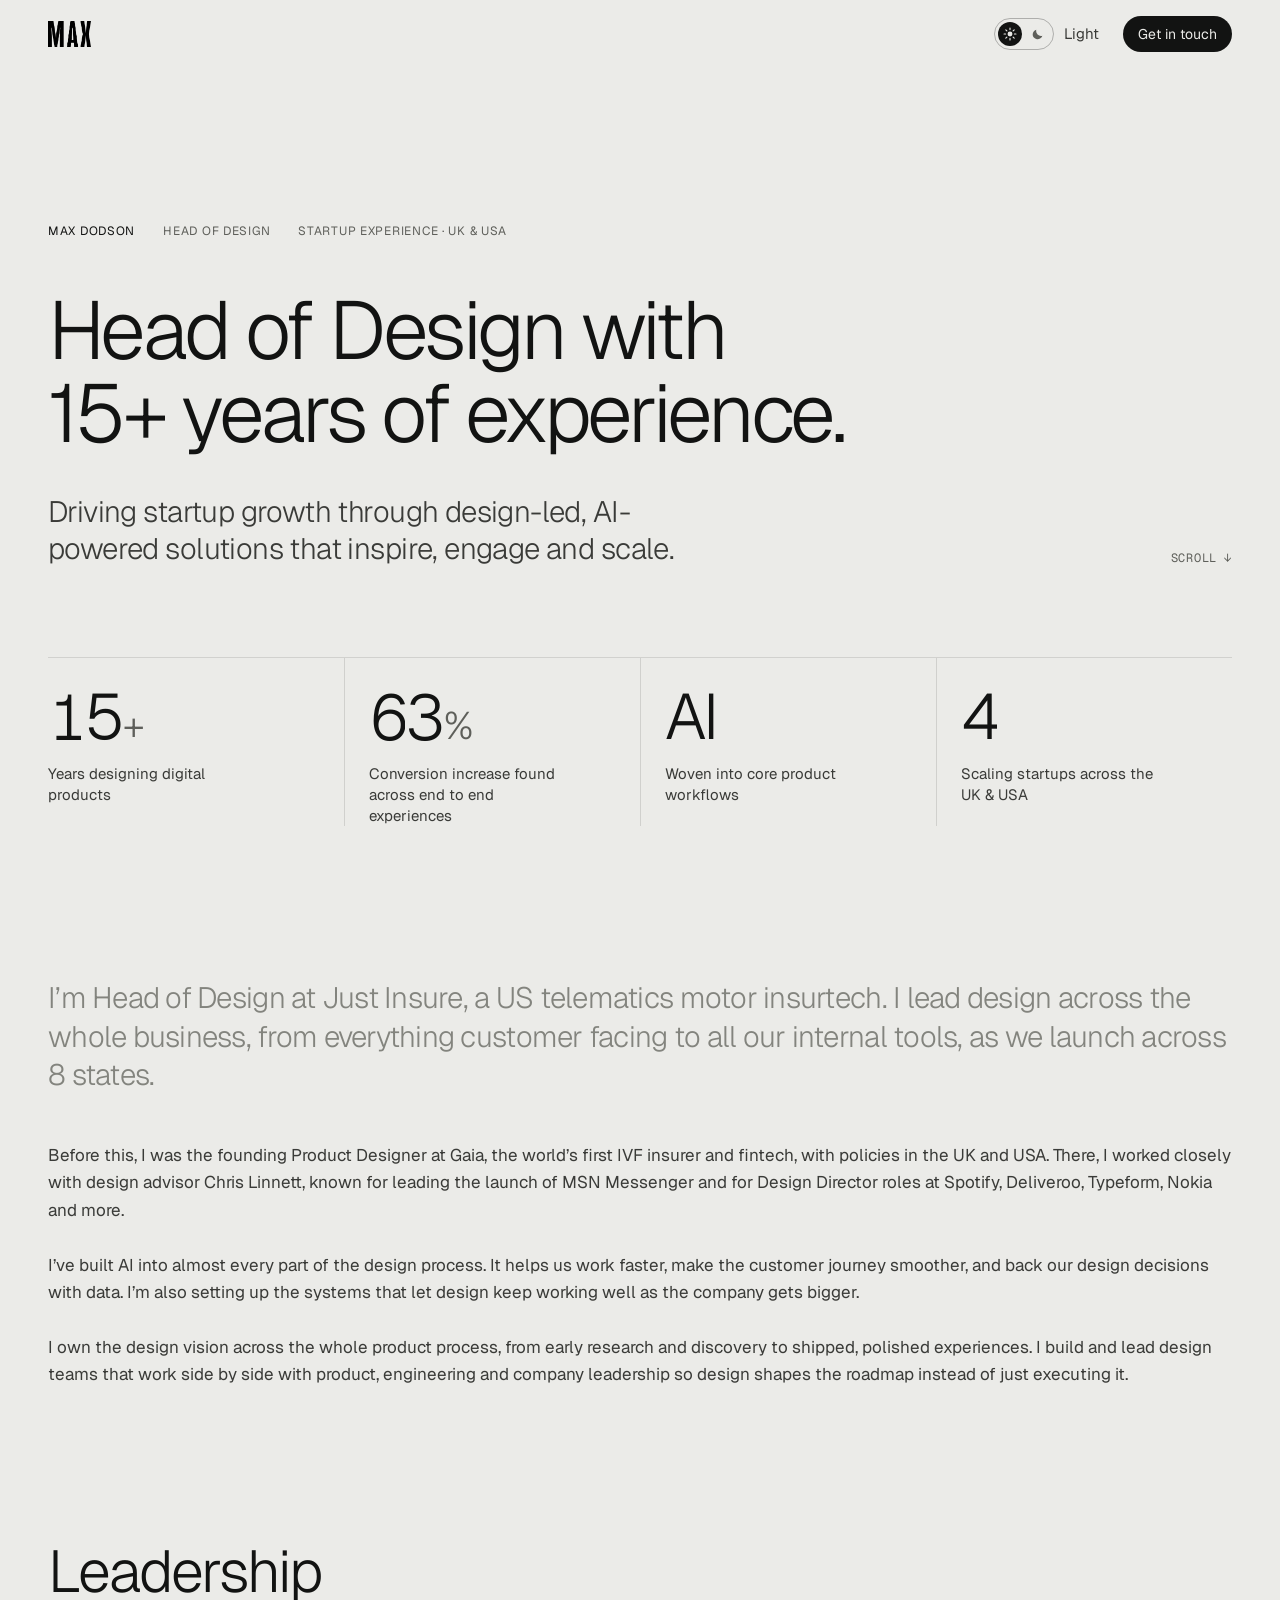
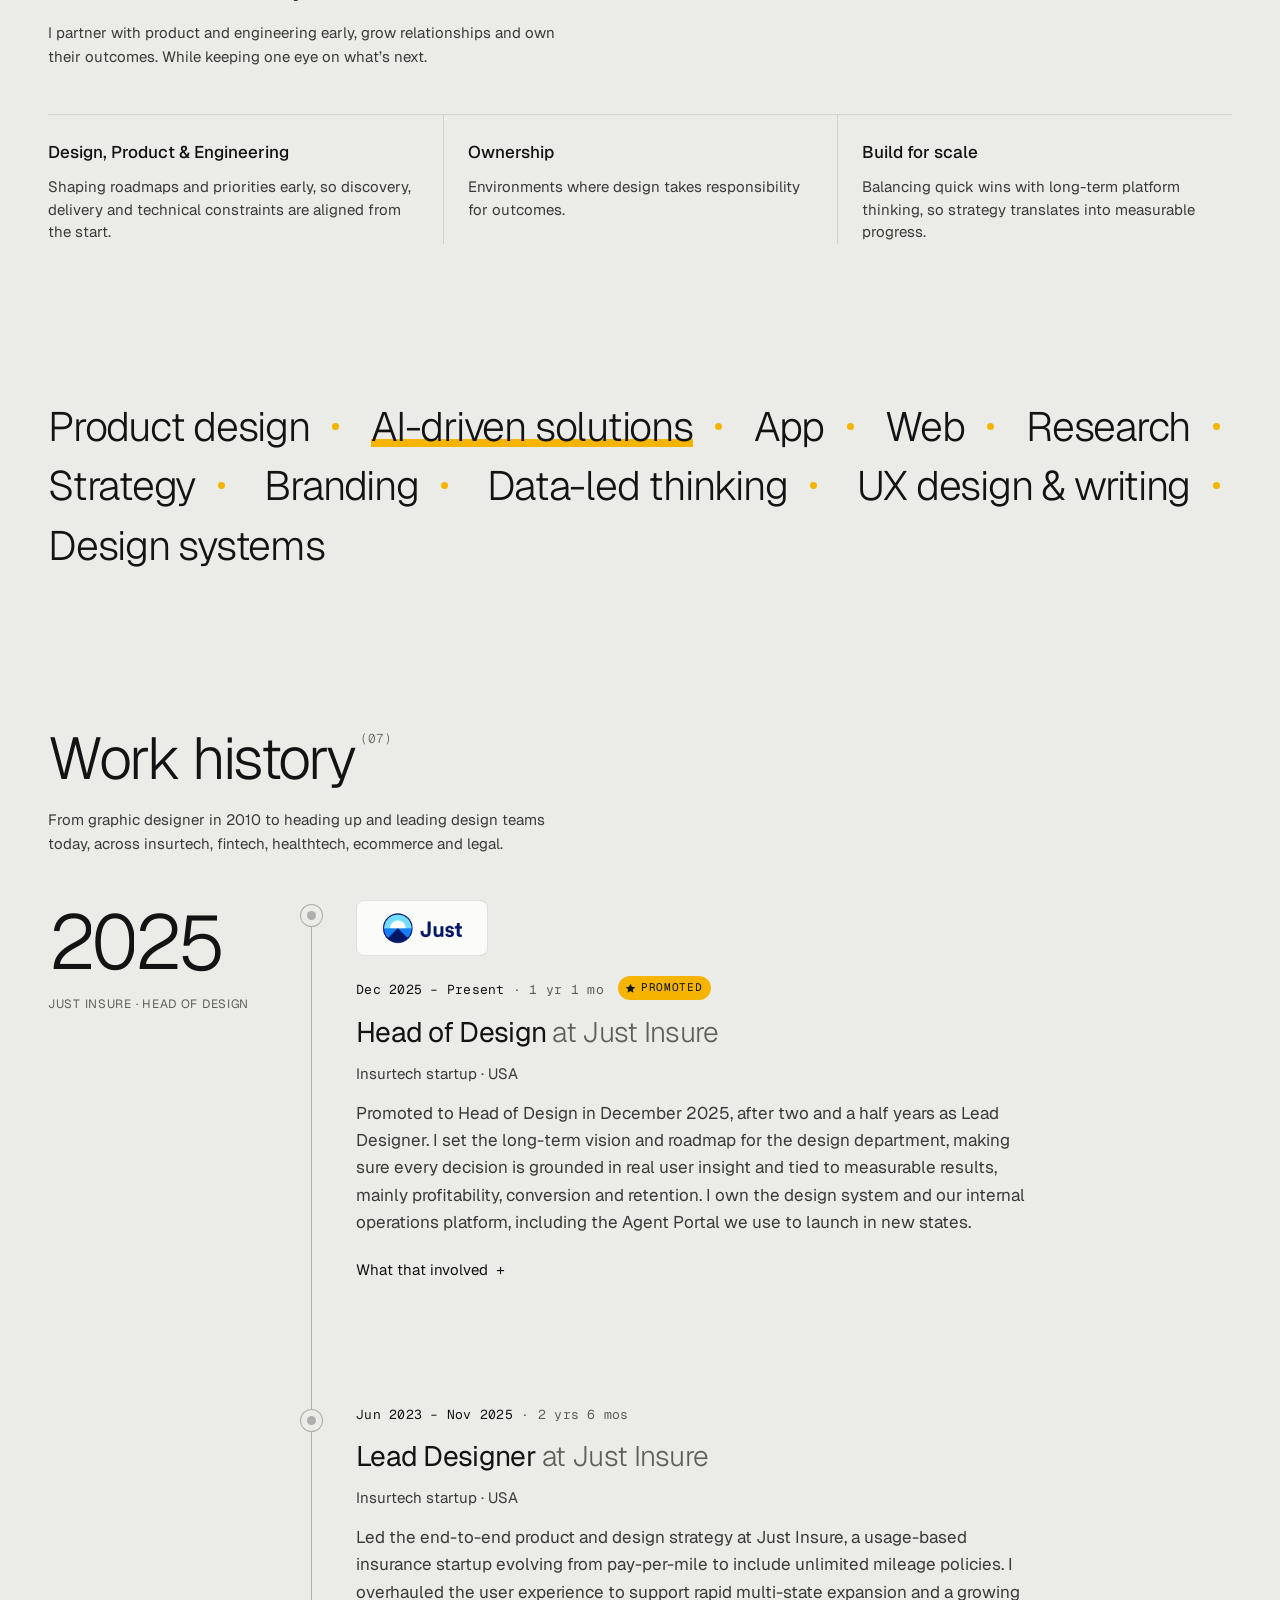
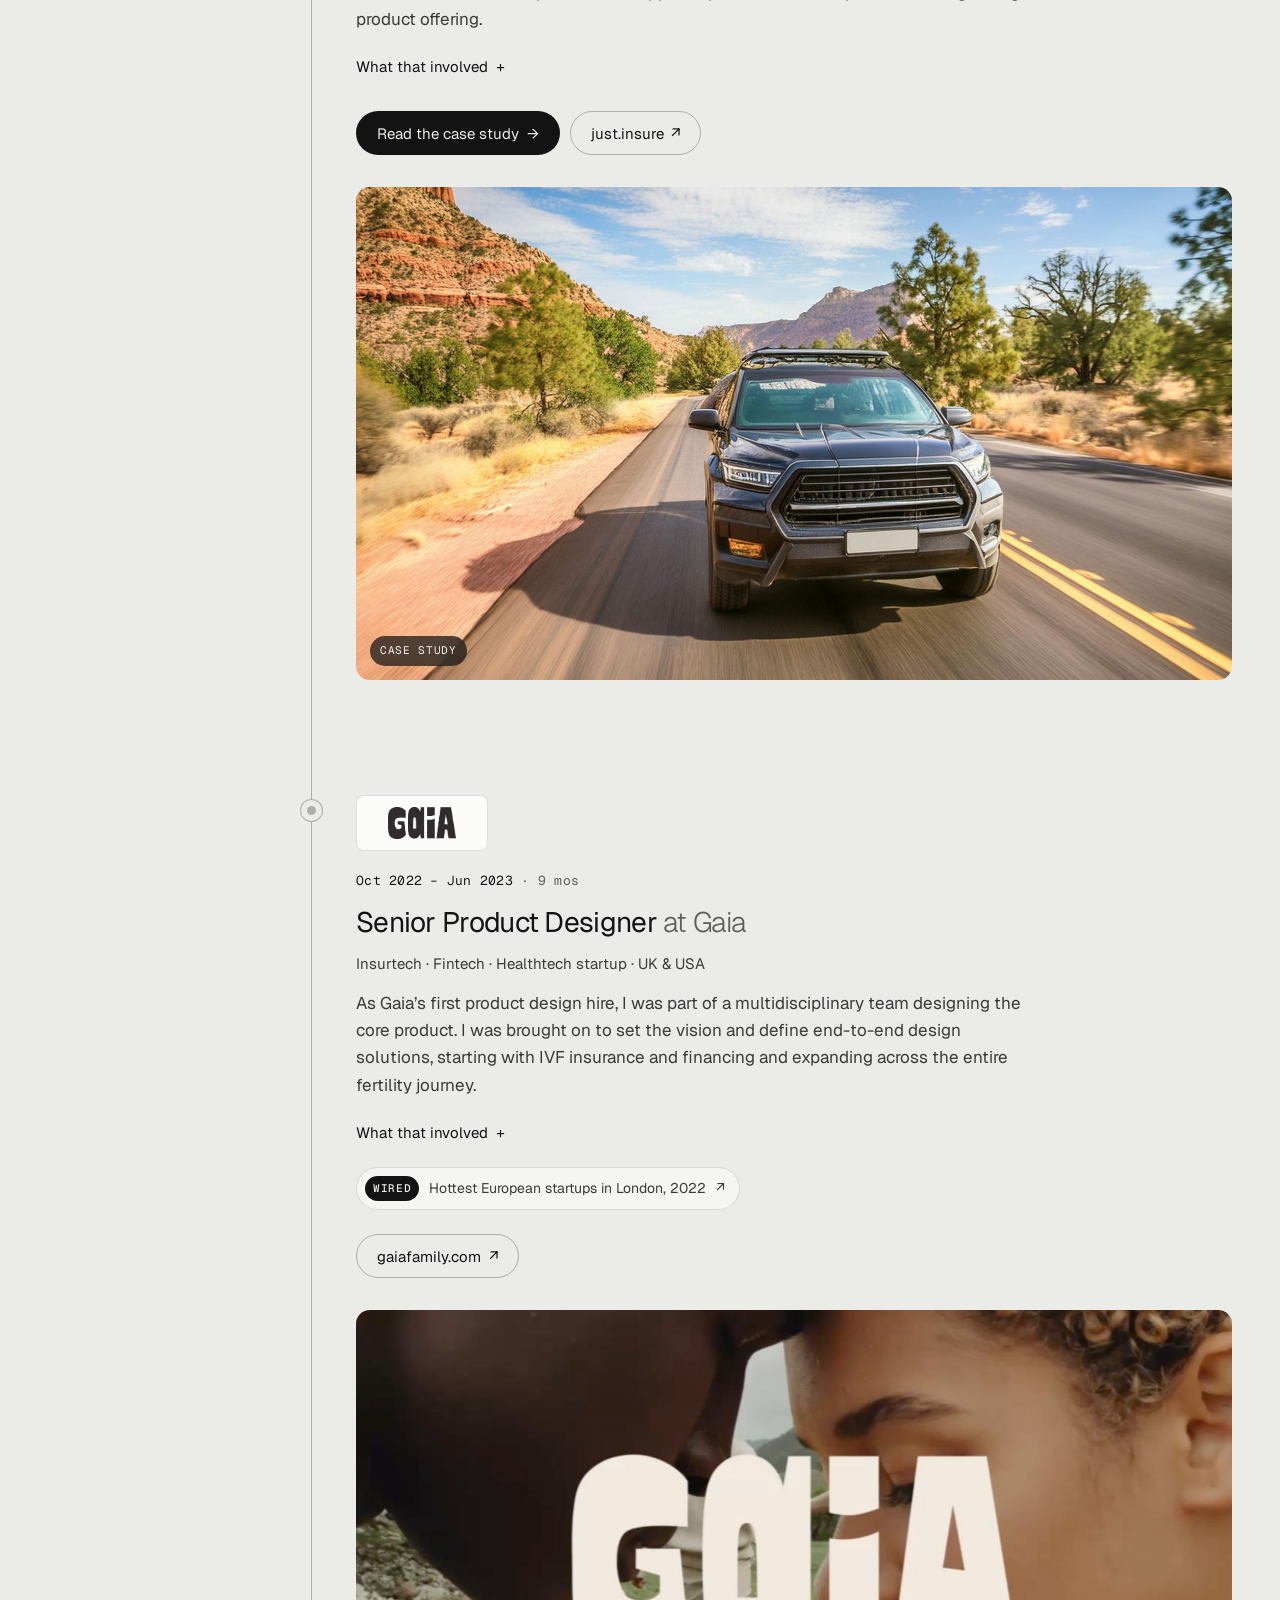
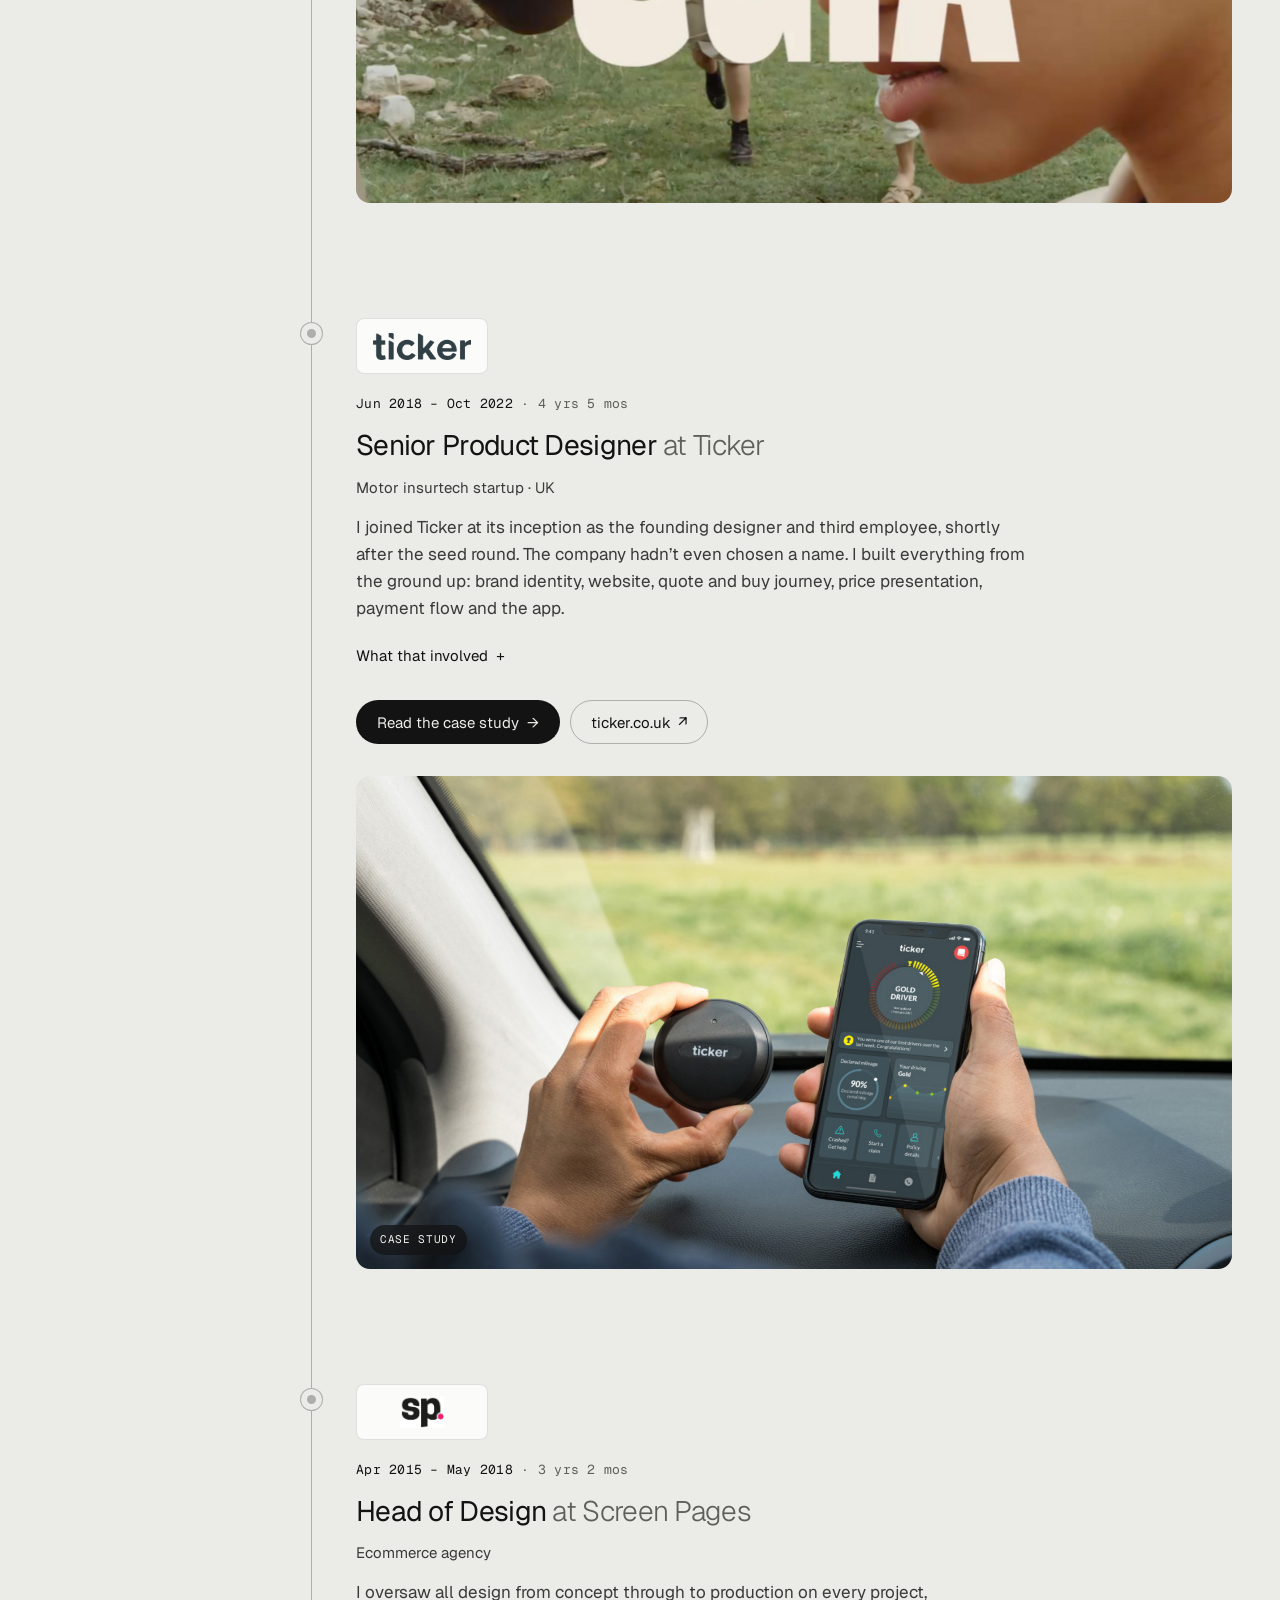
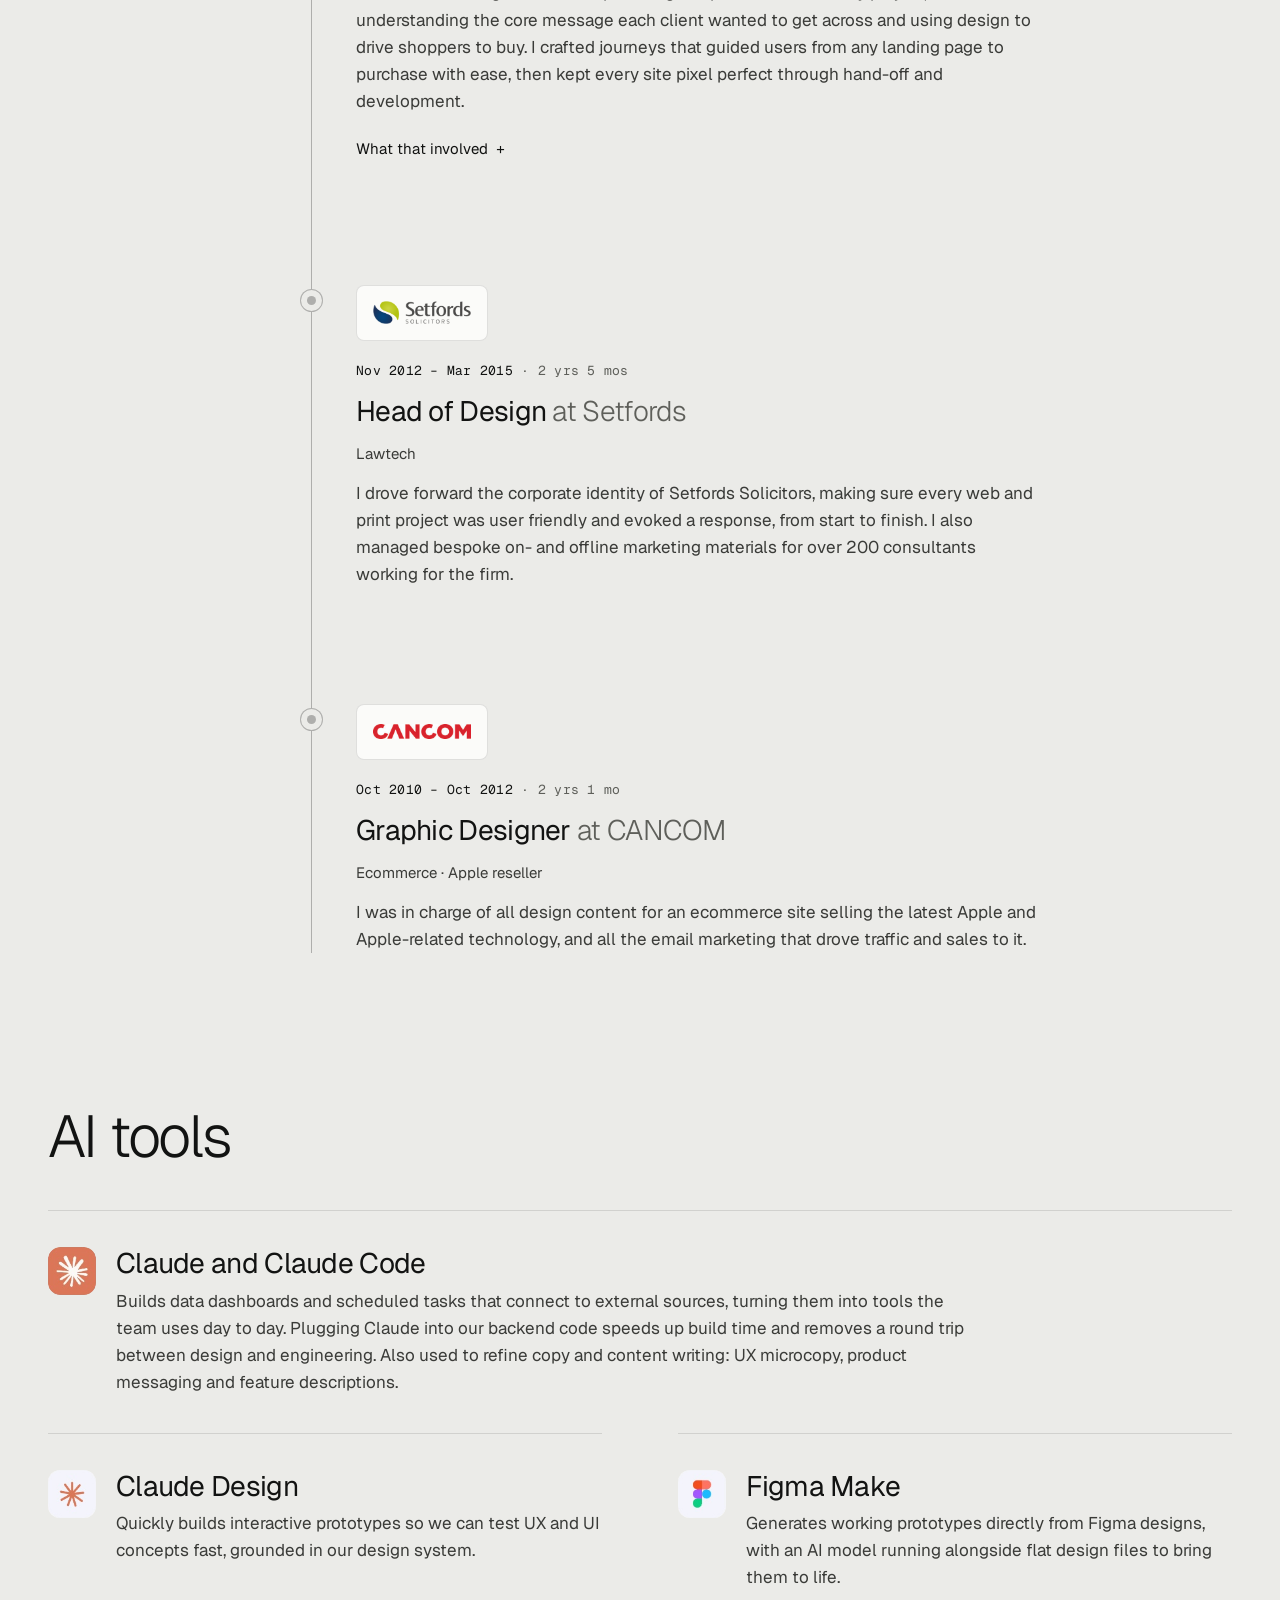
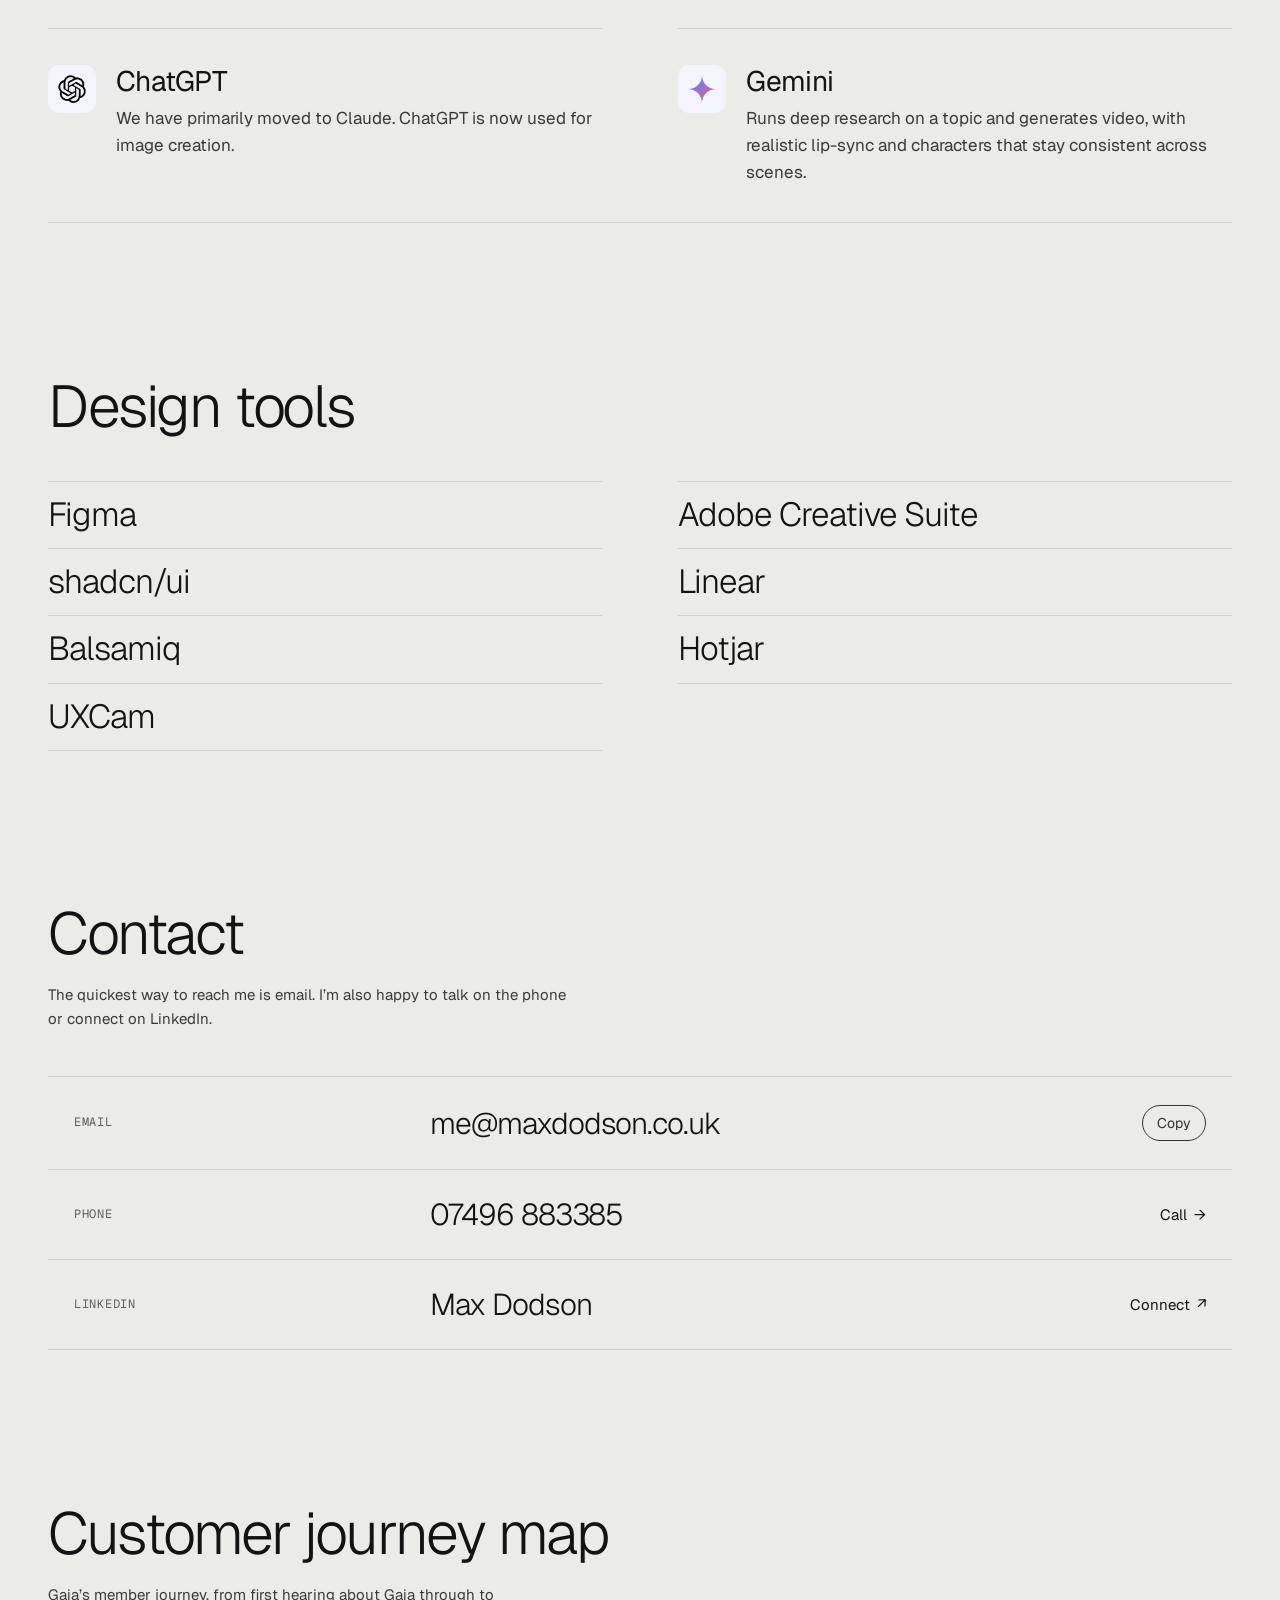
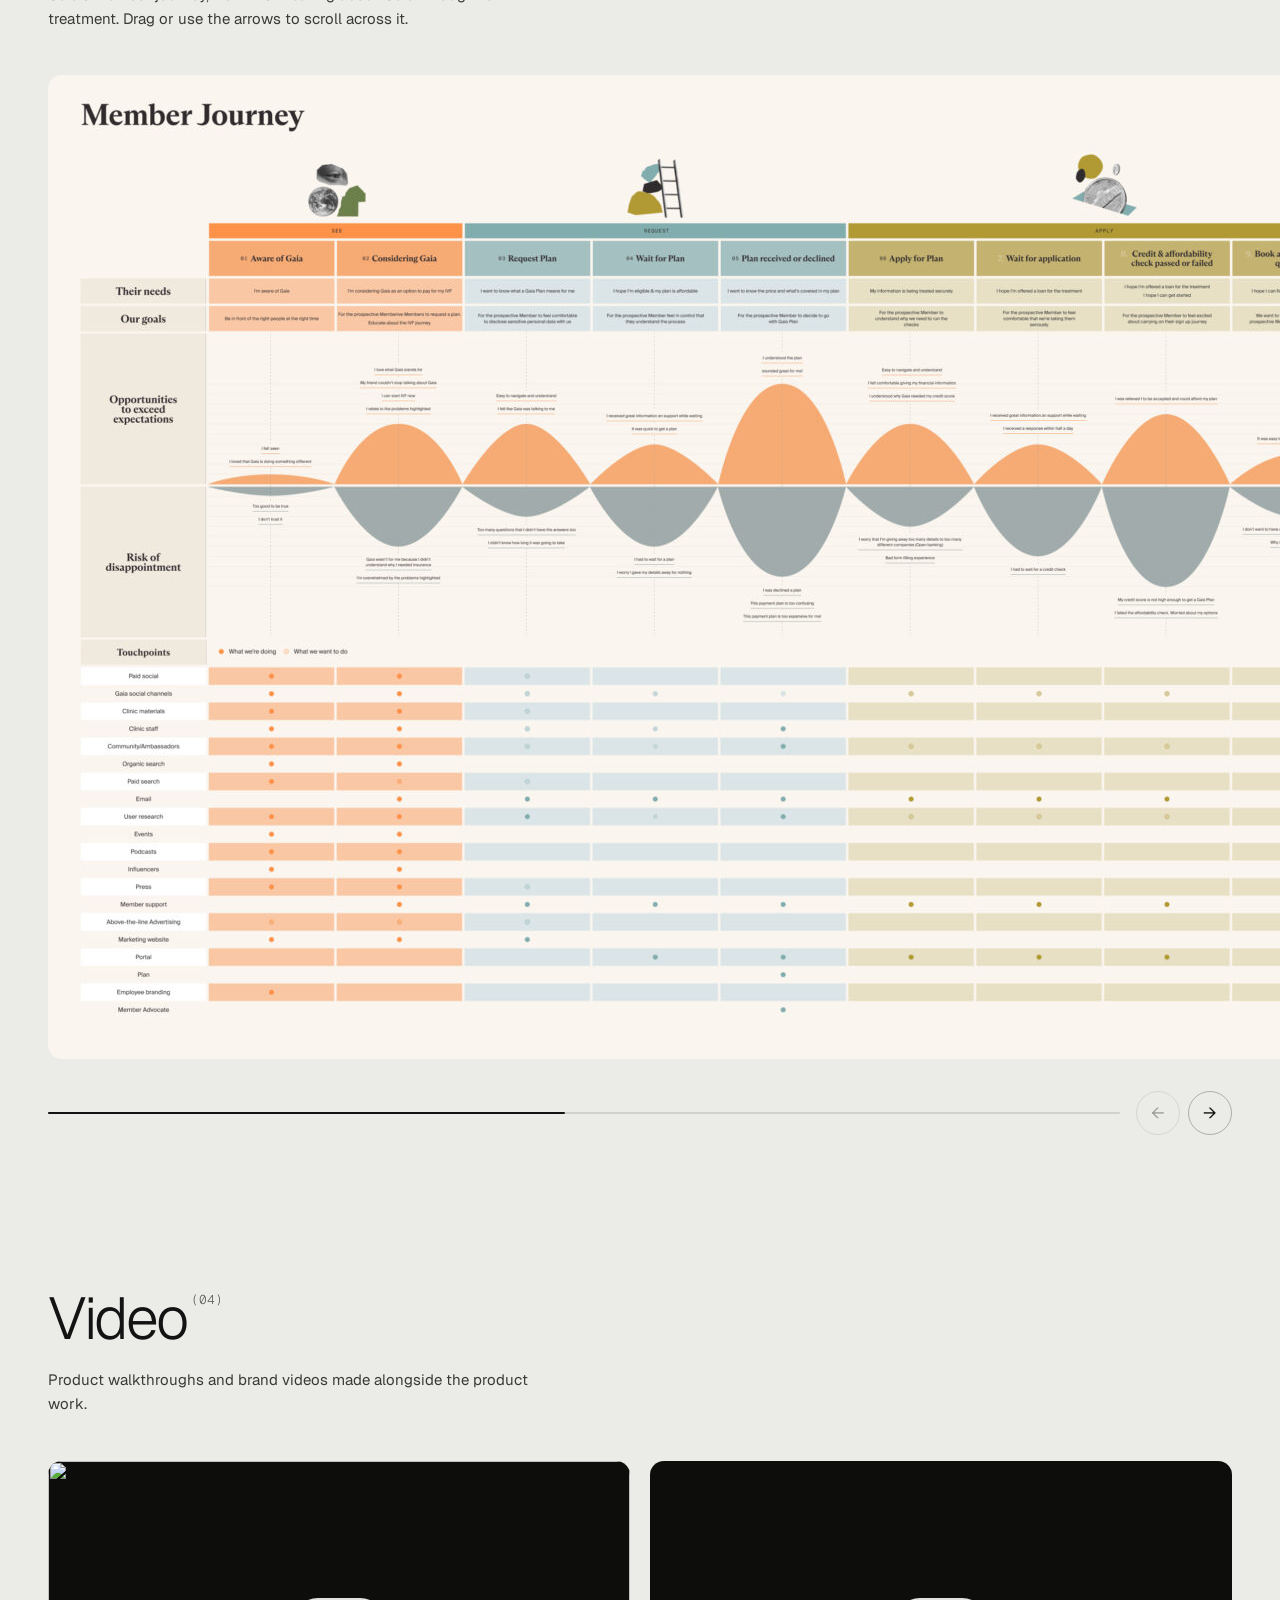
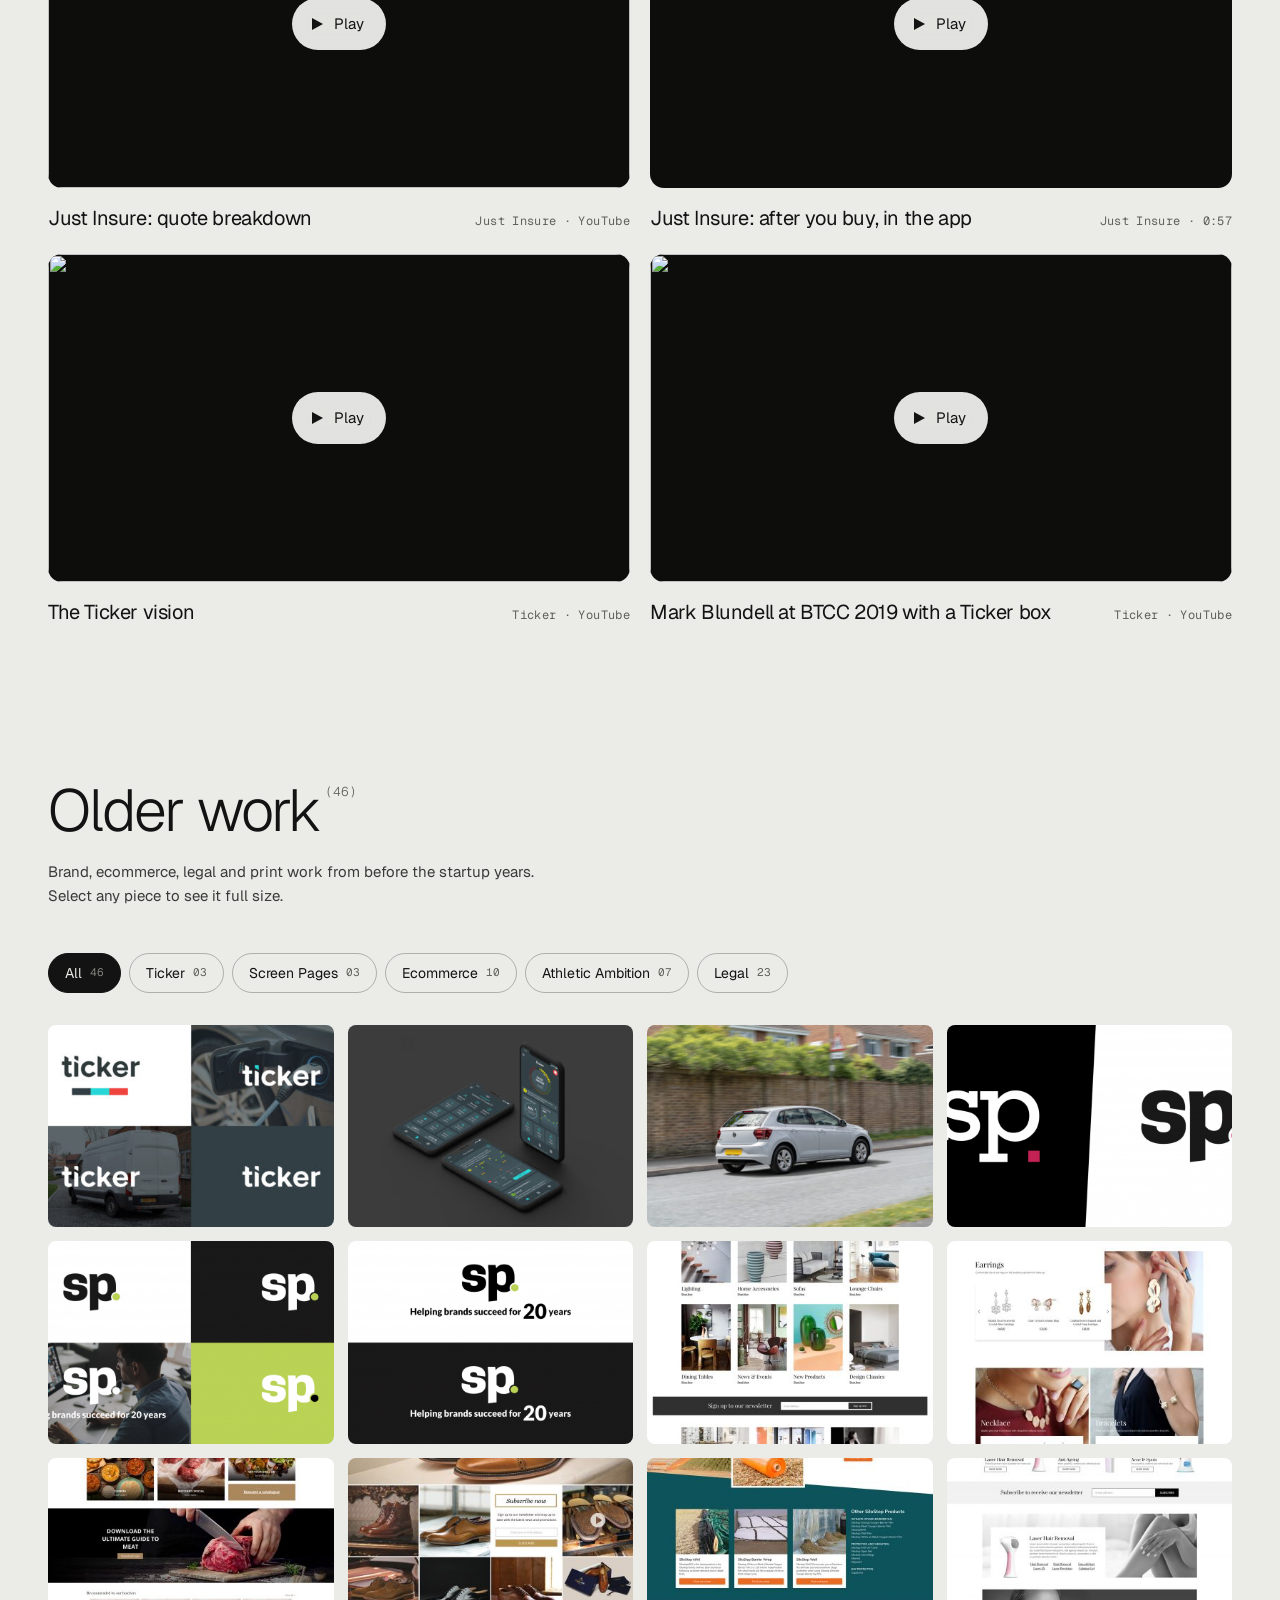
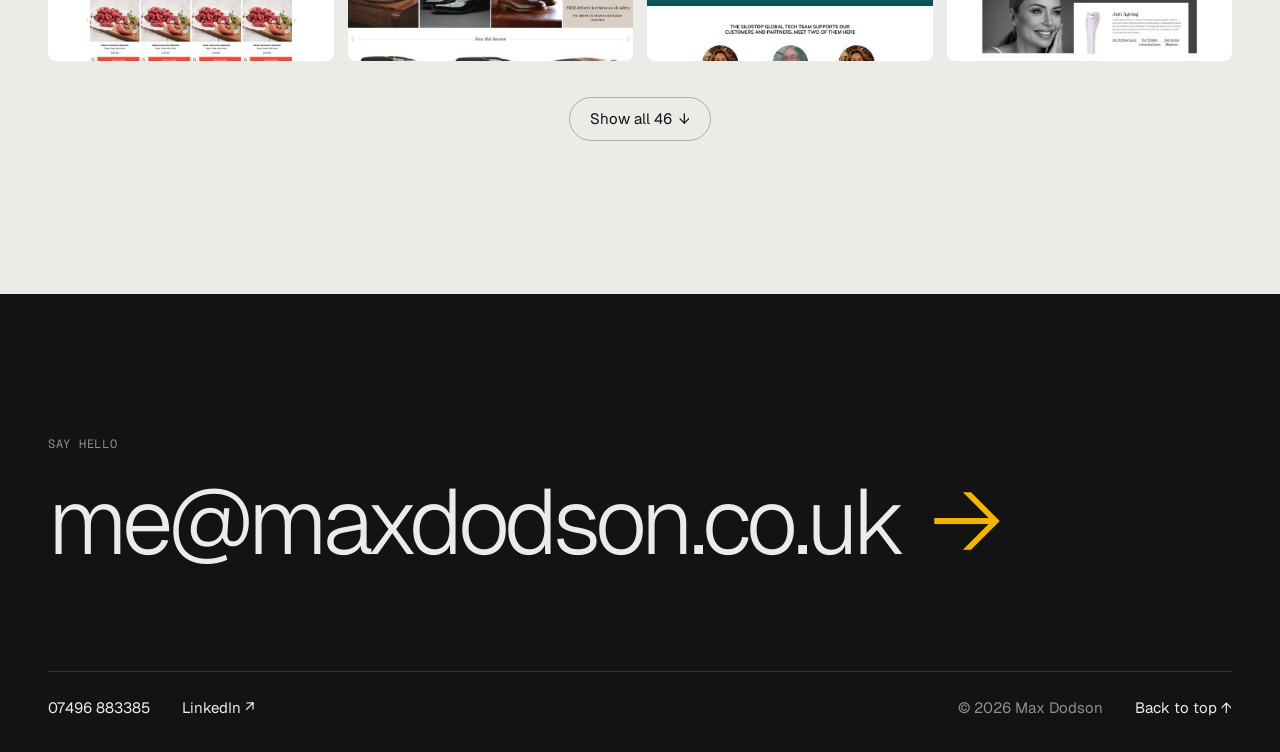
==== commit 6c5b50a9: "Remove the Recent experience in brief heading The copy now leads straight in; the section keeps an a" ====
--- a/cv/index.html
+++ b/cv/index.html
@@ -60,10 +60,7 @@
     </dl>
   </section>
 
-  <section class="section wrap" id="brief" aria-labelledby="brief-title">
-    <div class="sec-head sec-head--tight">
-      <h2 class="sec-title" id="brief-title">Recent experience in brief</h2>
-    </div>
+  <section class="section wrap" id="brief" aria-label="Recent experience in brief">
     <div class="brief-body">
       <p class="lead" data-scrub>I’m Head of Design at Just Insure, a US telematics motor insurtech. I lead design across the whole business, from everything customer facing to all our internal tools, as we launch across 8 states.</p>
       <div class="brief-cols" data-reveal>
--- a/assets/site.css
+++ b/assets/site.css
@@ -238,8 +238,6 @@
 .sec-title { font-family: var(--f-display); font-size: var(--fs-h2); font-weight: 300; letter-spacing: -.035em; line-height: 1; }
 .sec-title sup { font-family: var(--f-mono); font-size: .8rem; letter-spacing: 0; color: var(--muted); vertical-align: top; margin-left: .35em; position: relative; top: .35em; }
 .sec-intro { color: var(--ink-2); max-width: 52ch; font-size: var(--fs-small); }
-/* When the copy that follows is itself the intro */
-.sec-head--tight { margin-bottom: clamp(24px, 3vw, 36px); }
 
 /* ==========================================================================
    CV page
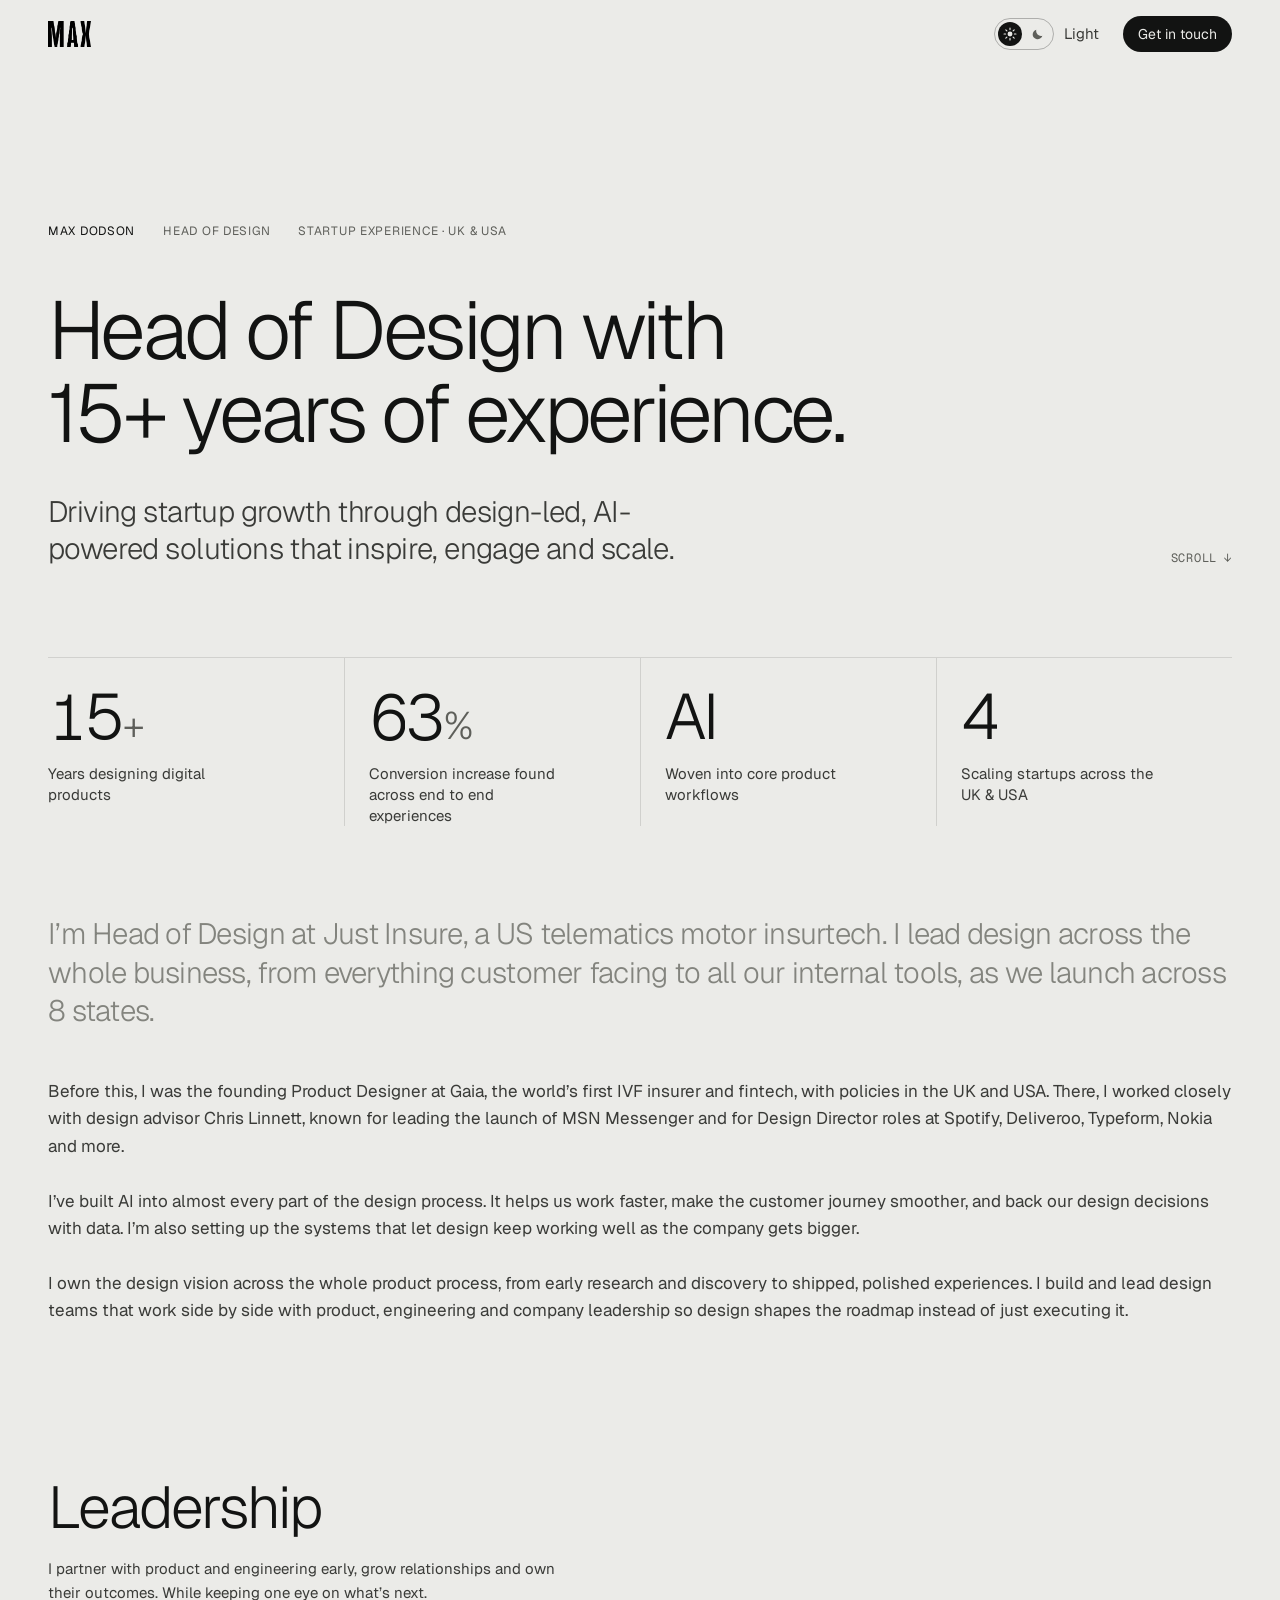
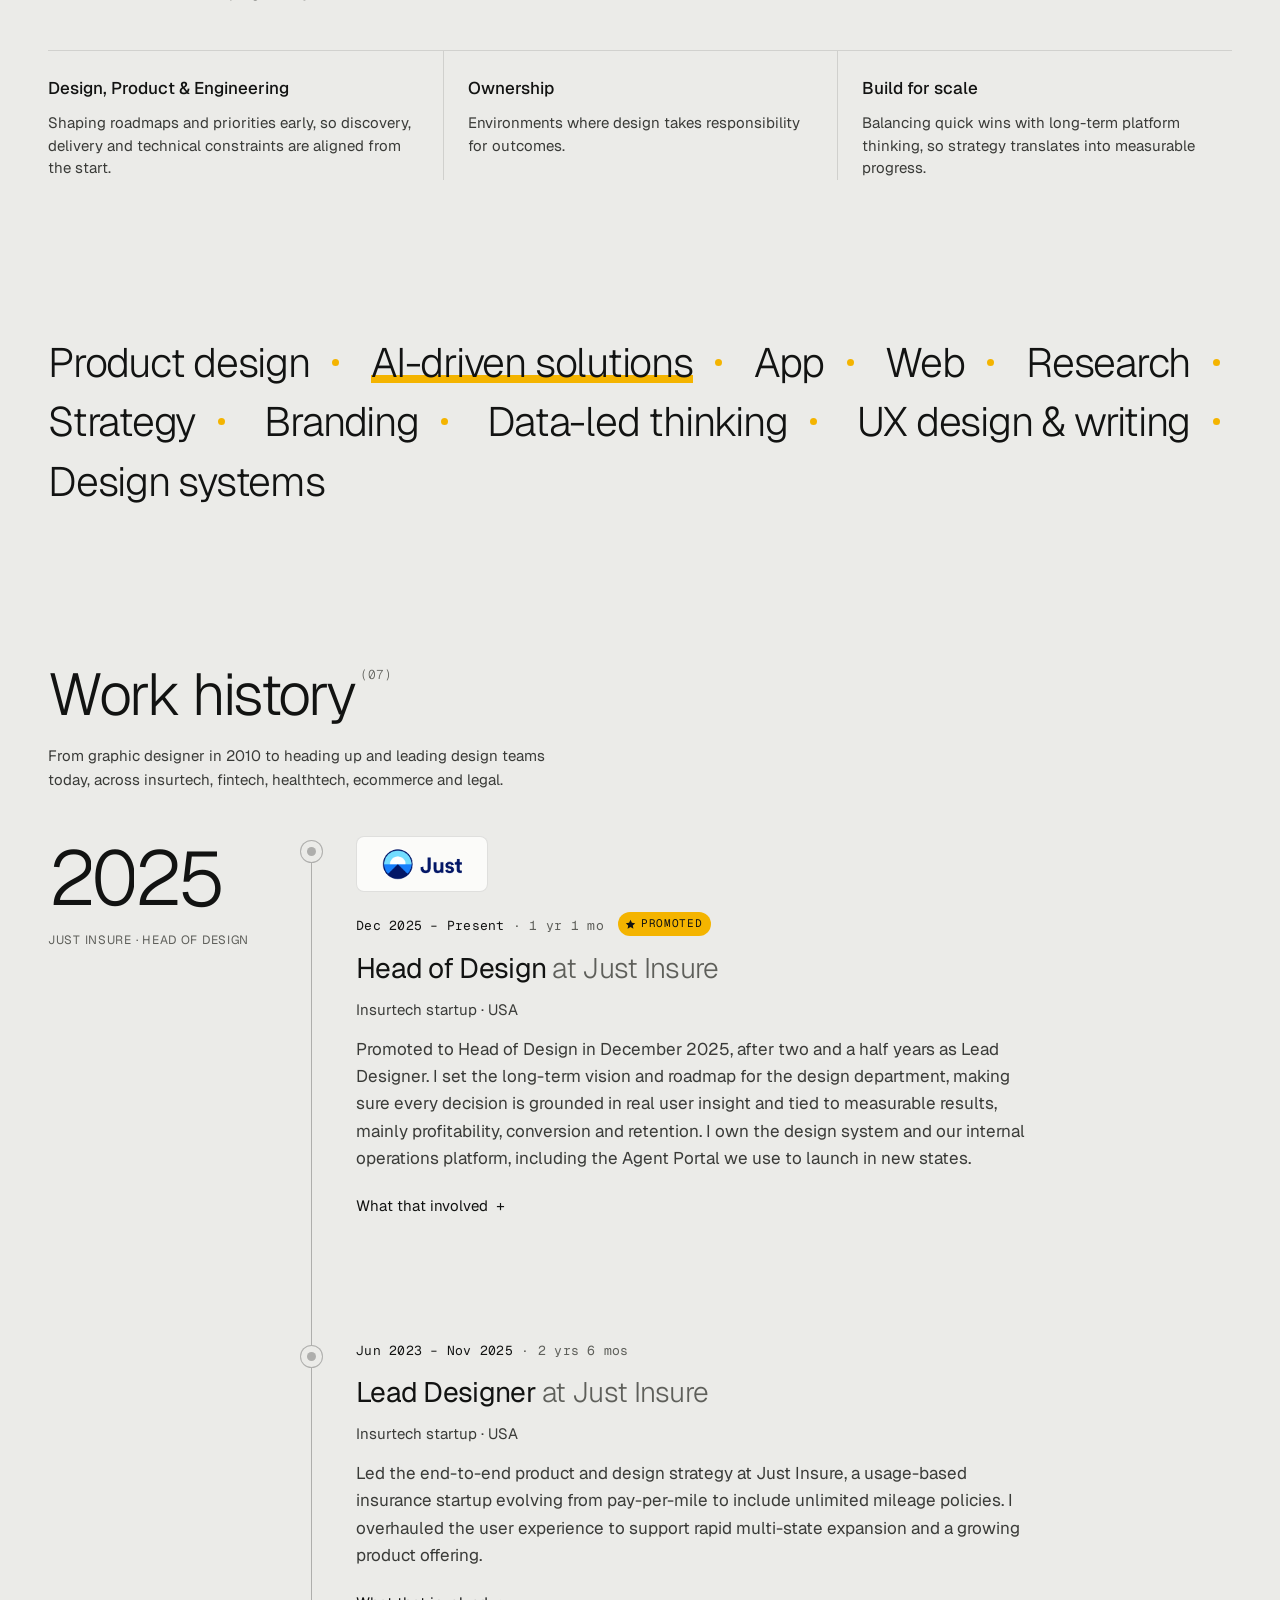
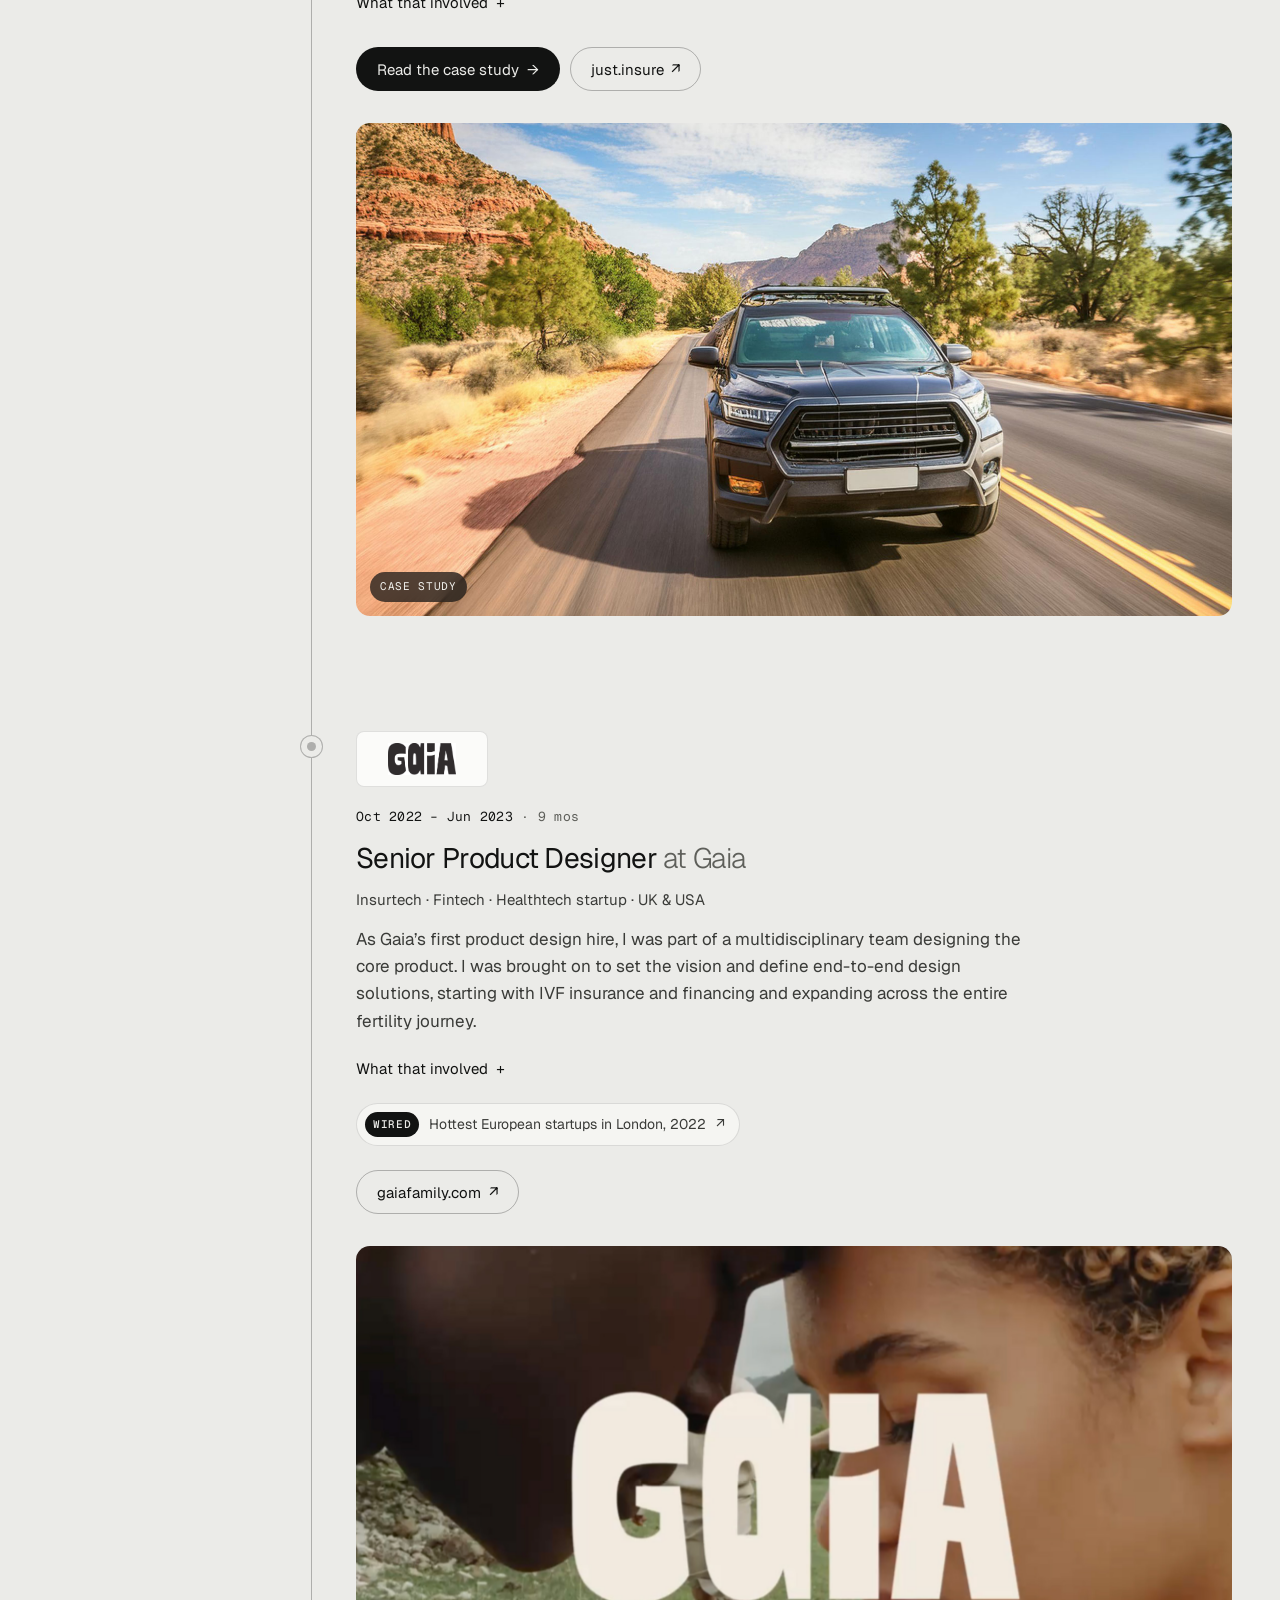
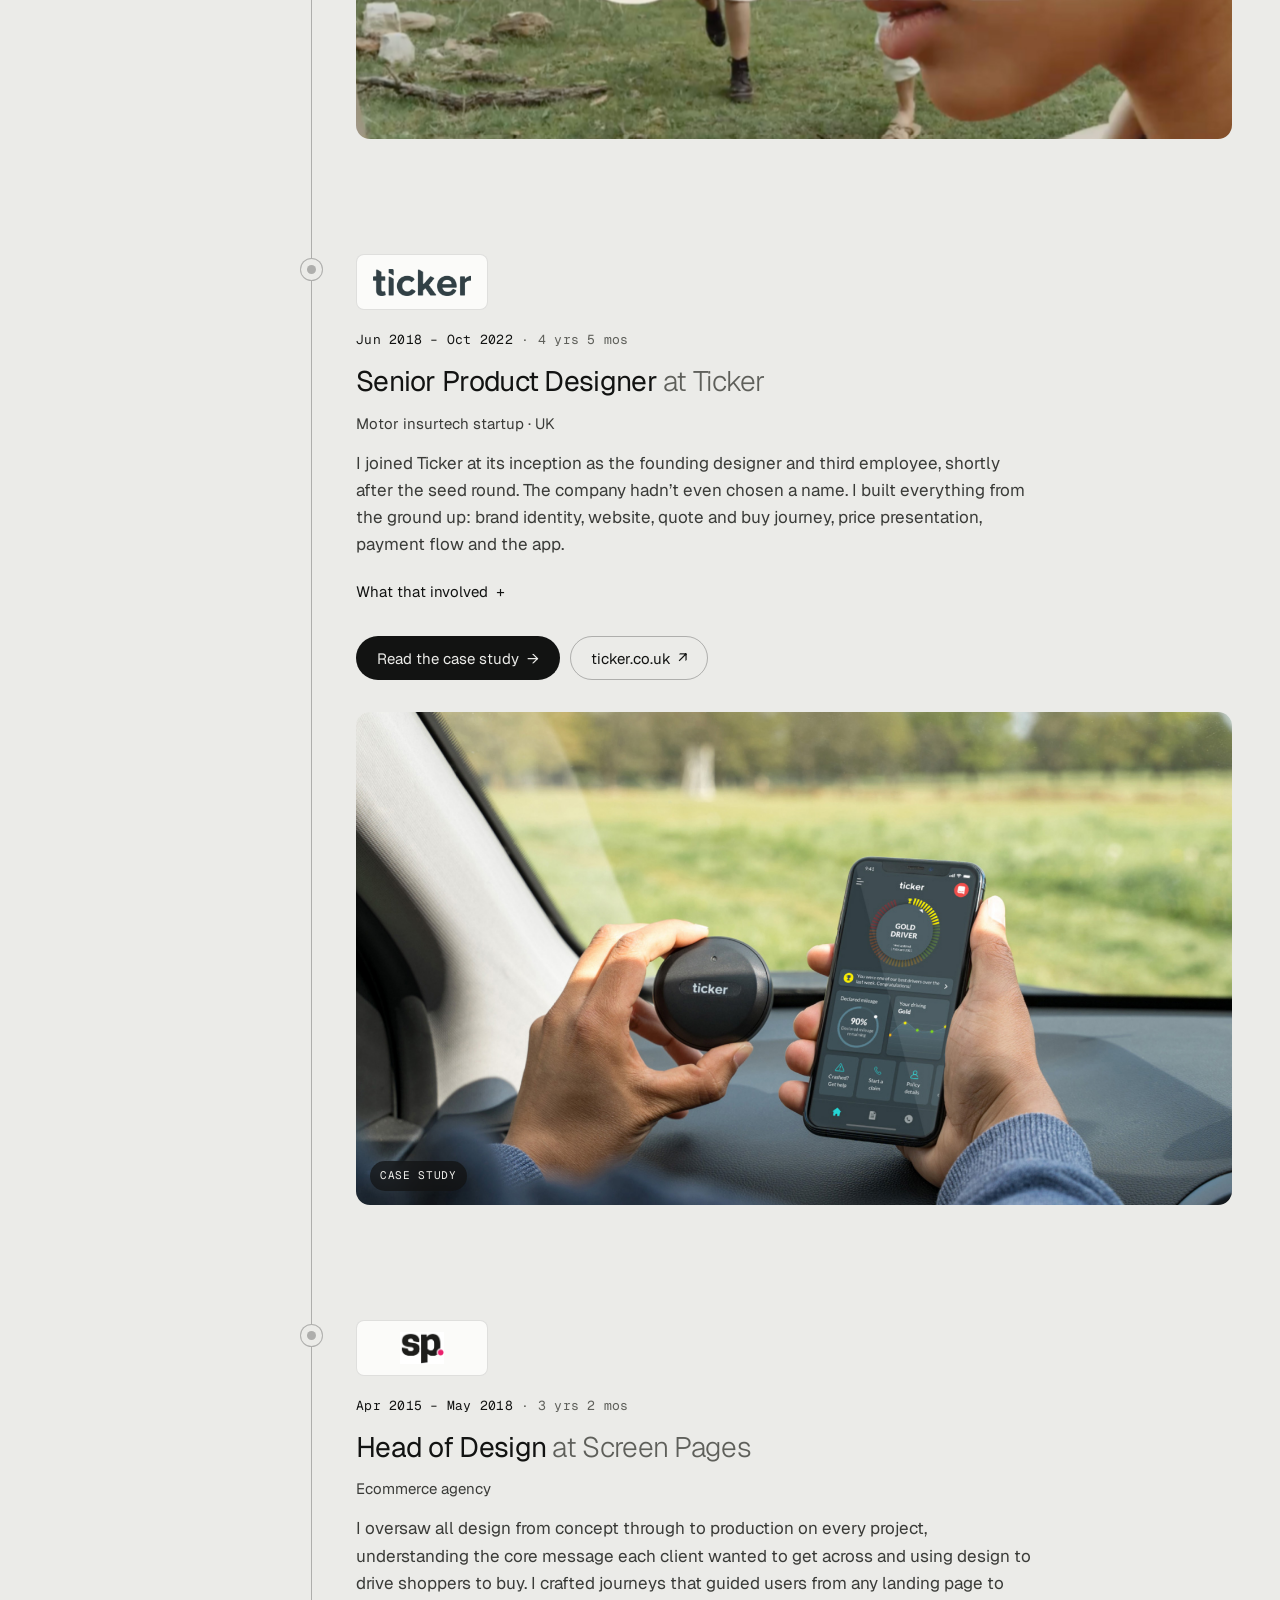
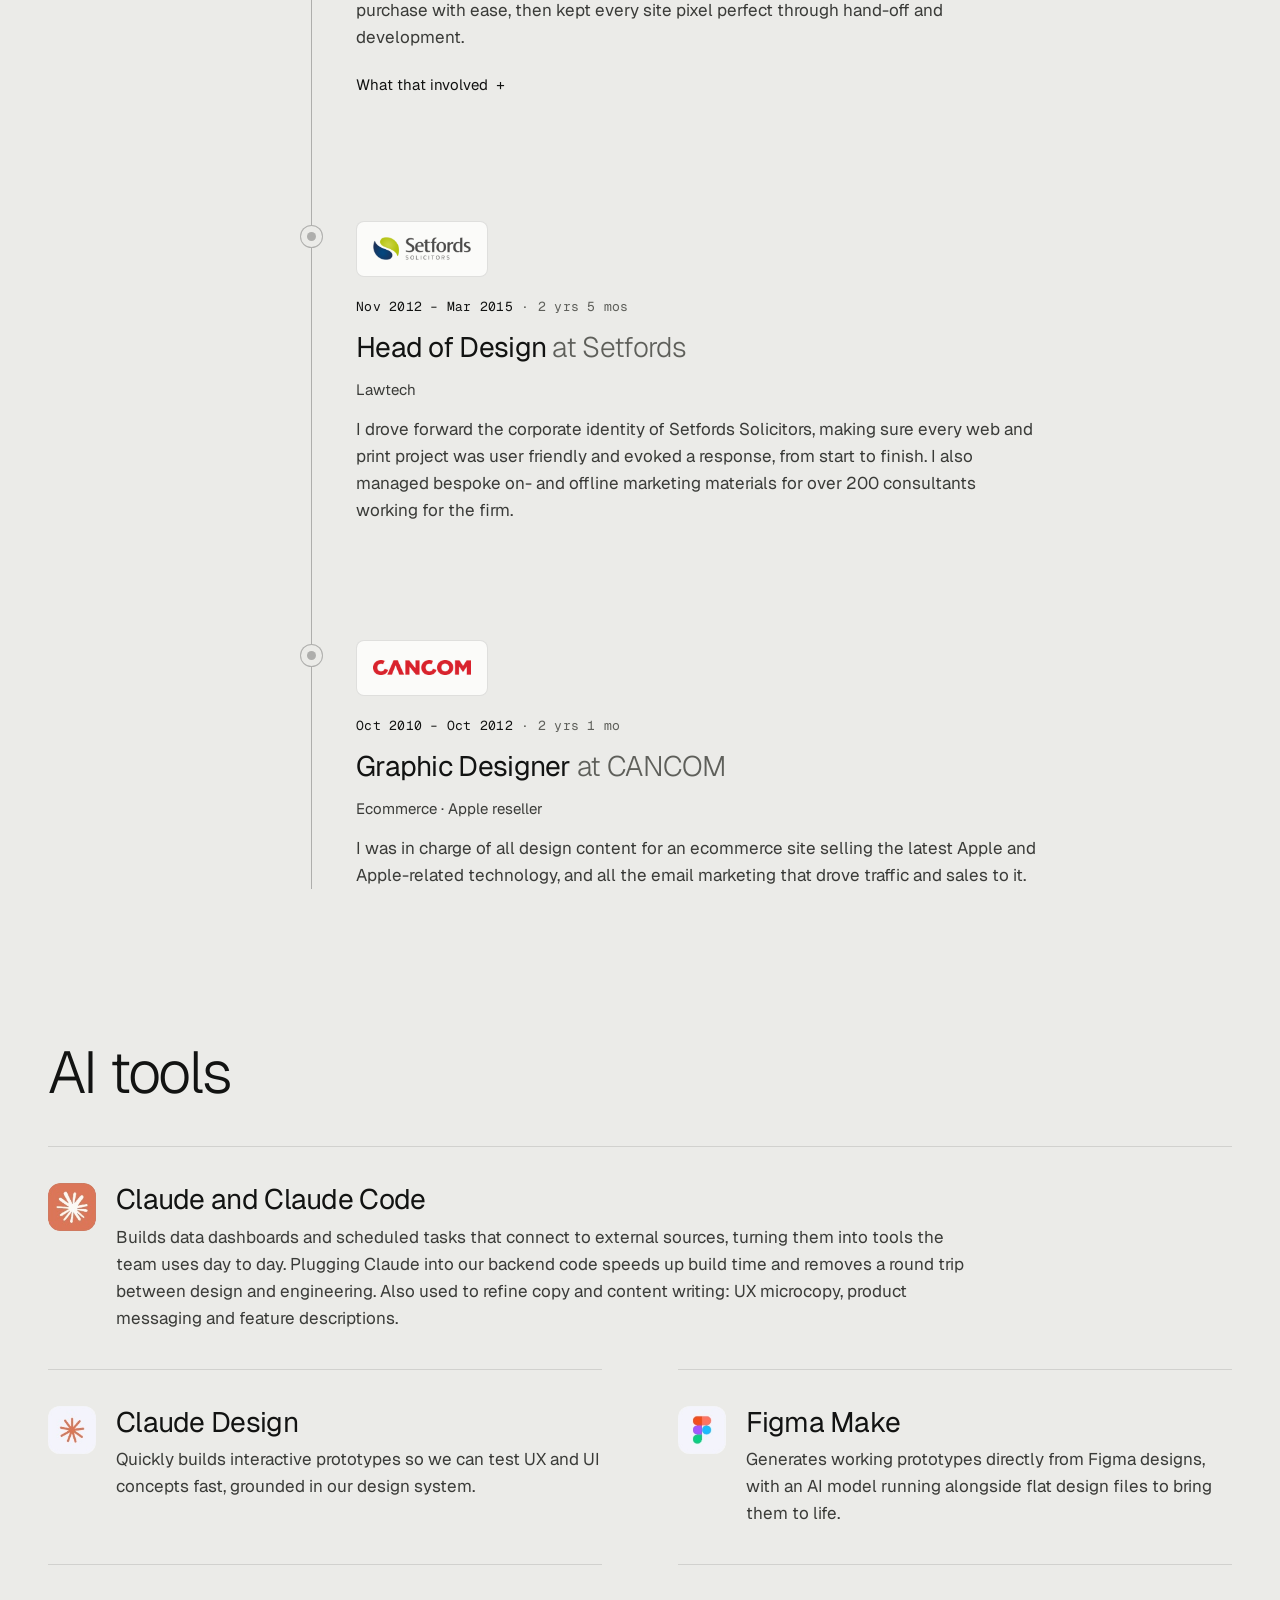
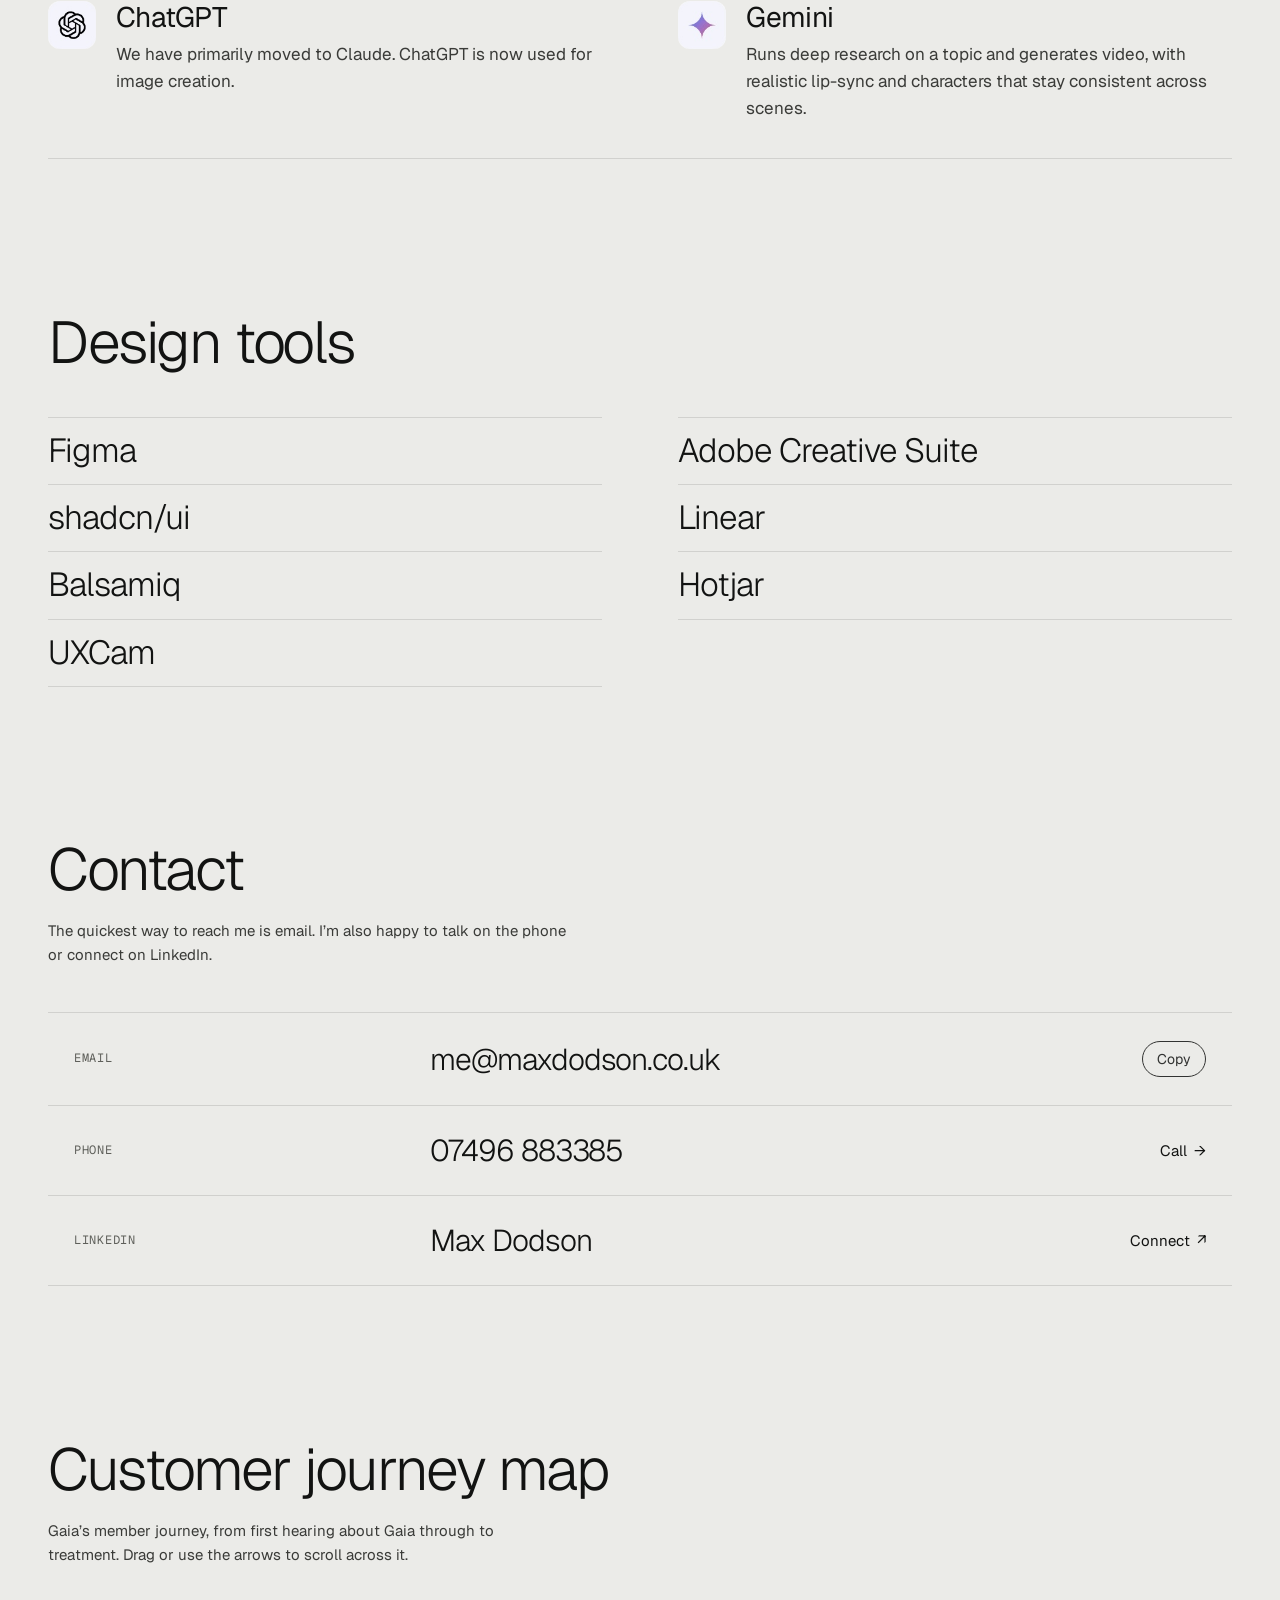
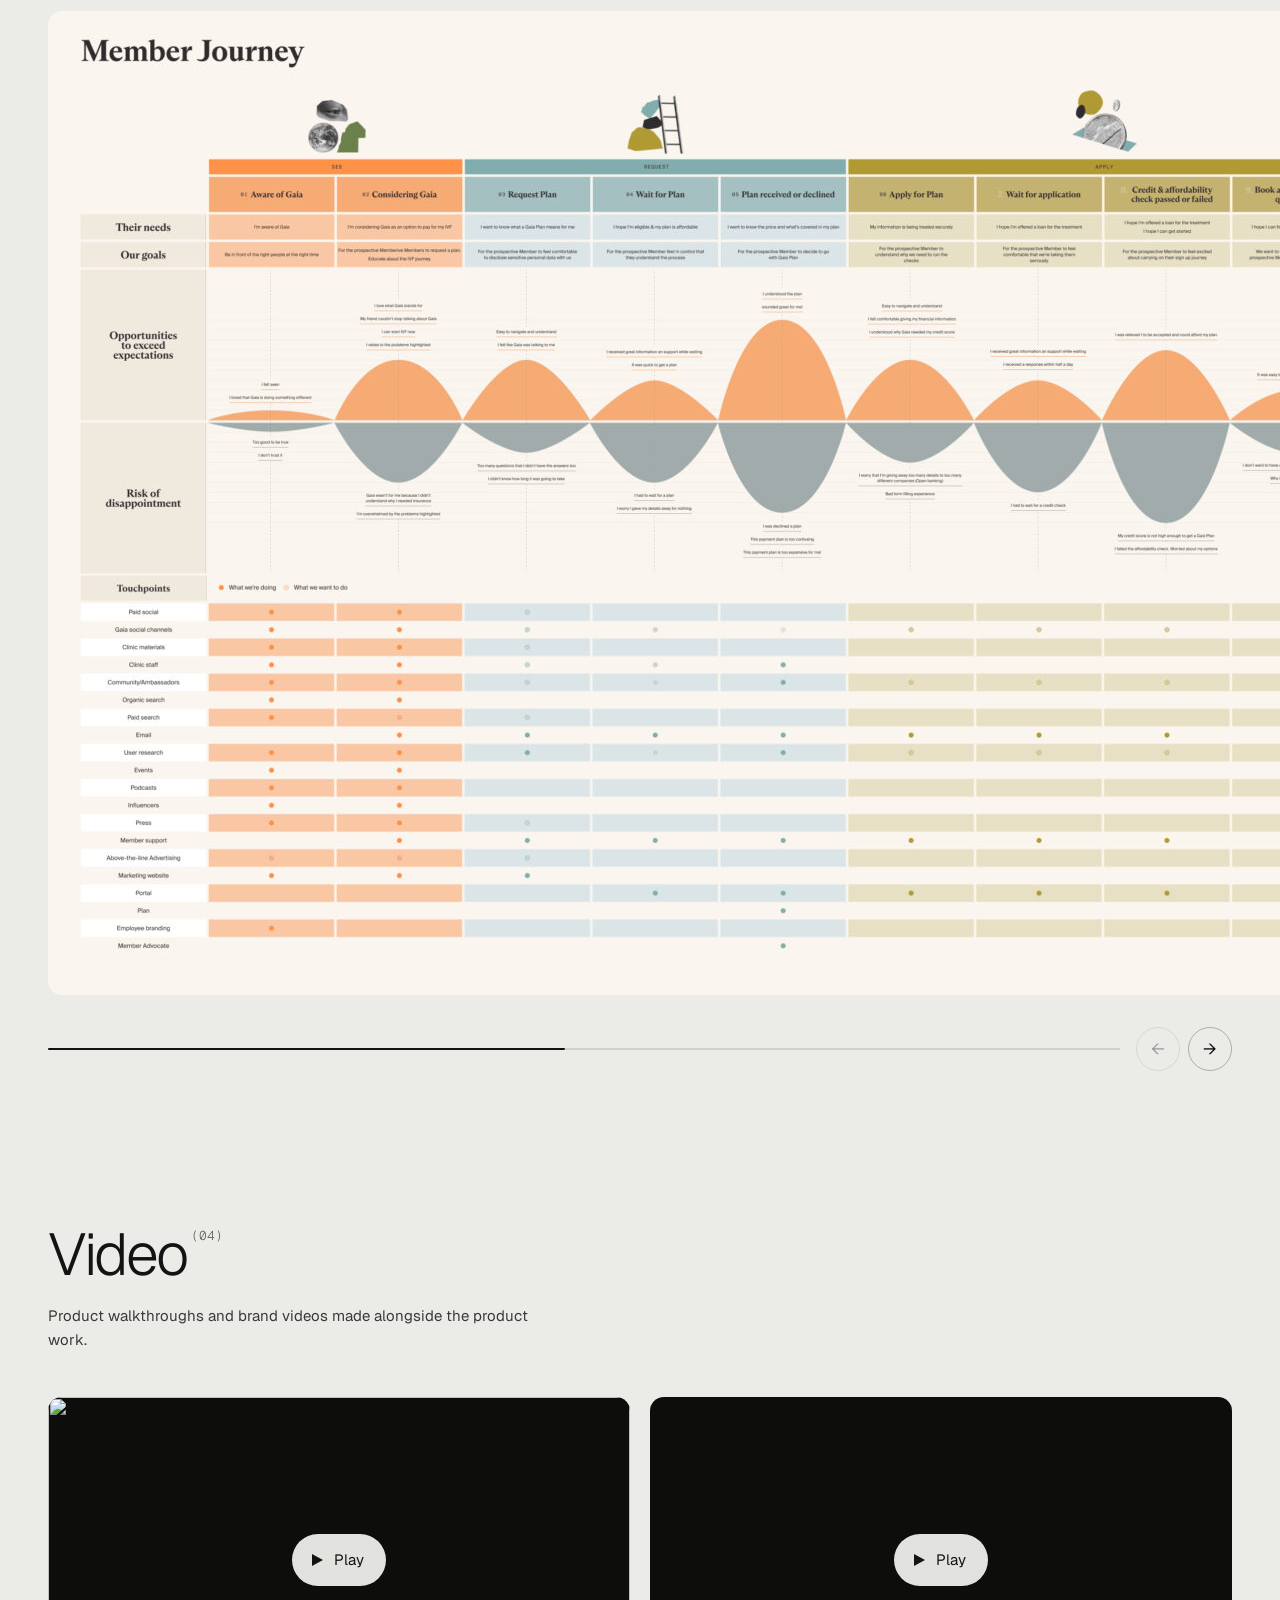
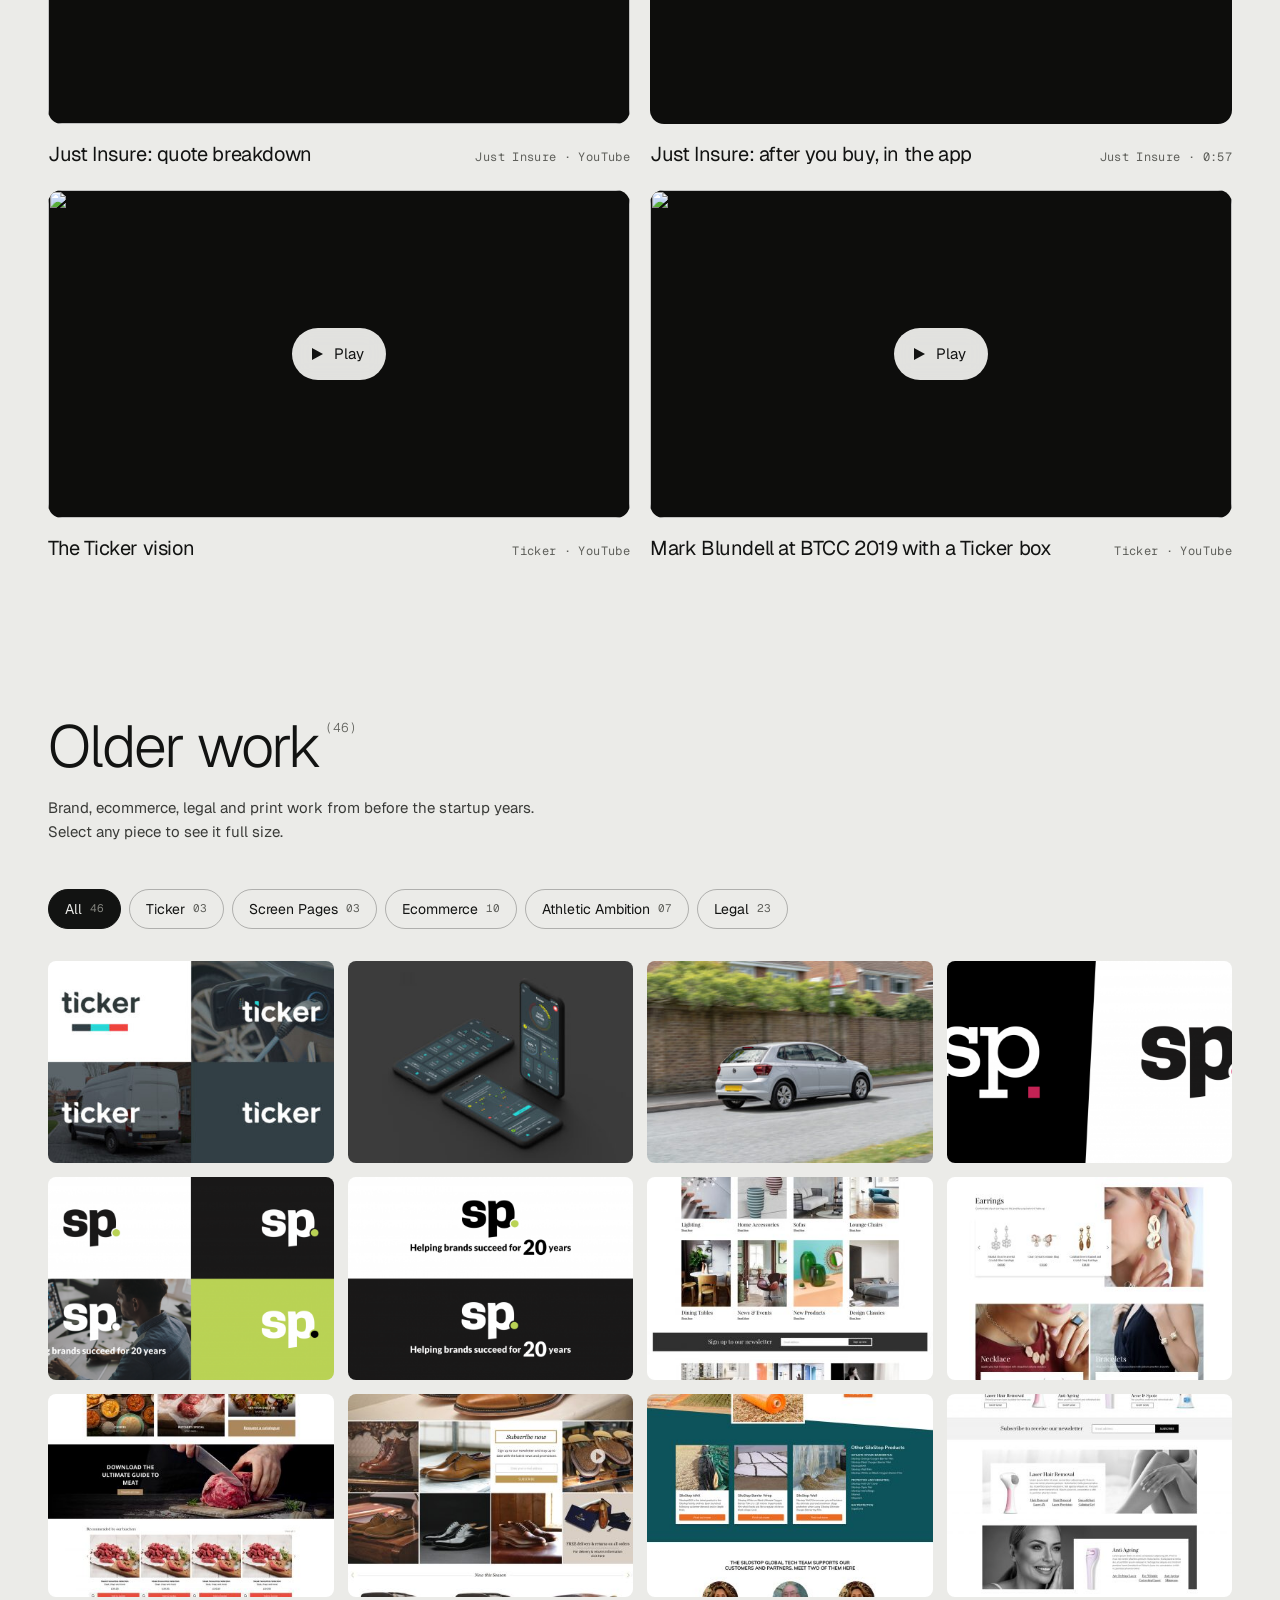
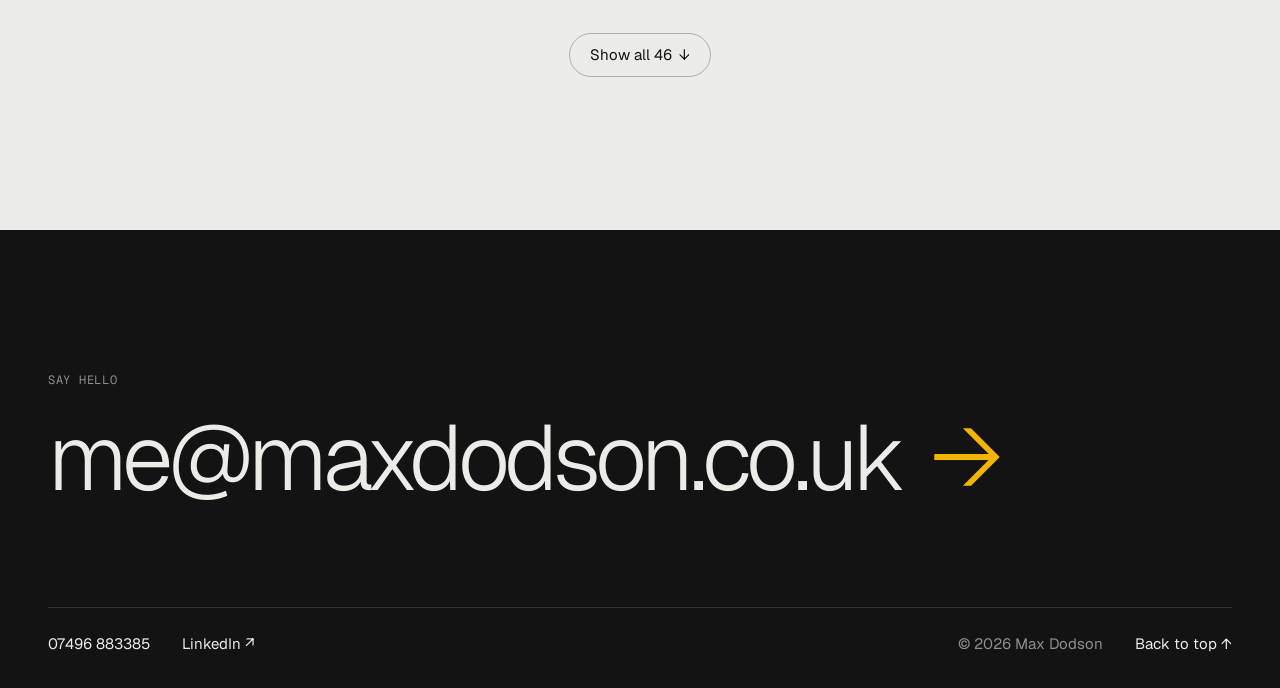
==== commit bb8b48cd: "Match the gap under the CV intro figures to the gap above them The first paragraph now sits the same" ====
--- a/cv/index.html
+++ b/cv/index.html
@@ -60,7 +60,7 @@
     </dl>
   </section>
 
-  <section class="section wrap" id="brief" aria-label="Recent experience in brief">
+  <section class="section section--after-intro wrap" id="brief" aria-label="Recent experience in brief">
     <div class="brief-body">
       <p class="lead" data-scrub>I’m Head of Design at Just Insure, a US telematics motor insurtech. I lead design across the whole business, from everything customer facing to all our internal tools, as we launch across 8 states.</p>
       <div class="brief-cols" data-reveal>
--- a/assets/site.css
+++ b/assets/site.css
@@ -119,6 +119,8 @@
 .section { padding-block: clamp(88px, 12vw, 168px); }
 /* Back-to-back sections share one gap instead of stacking two */
 .section + .section { padding-top: 0; }
+/* First section after a page intro: same gap as inside the intro */
+.section--after-intro { padding-top: clamp(48px, 7vw, 96px); }
 .mono, .label { font-family: var(--f-mono); }
 .label {
   font-size: var(--fs-label);
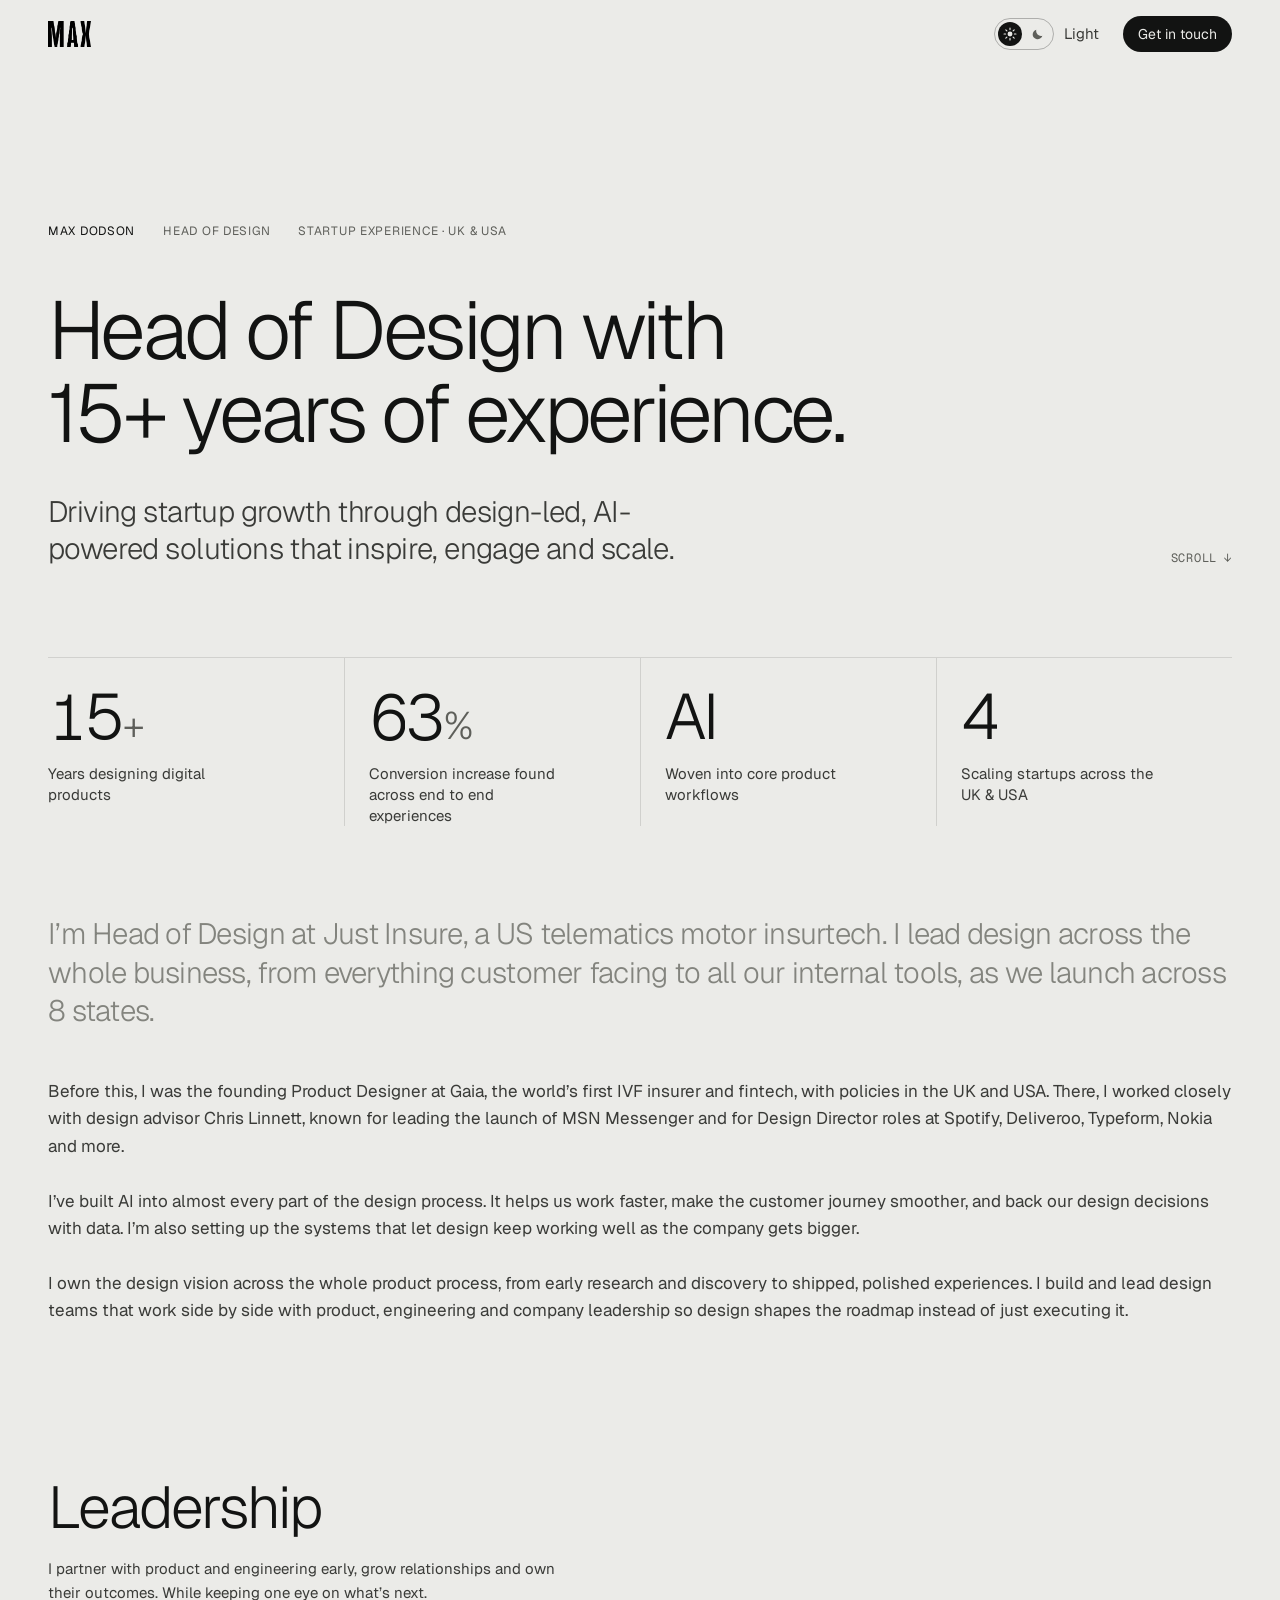
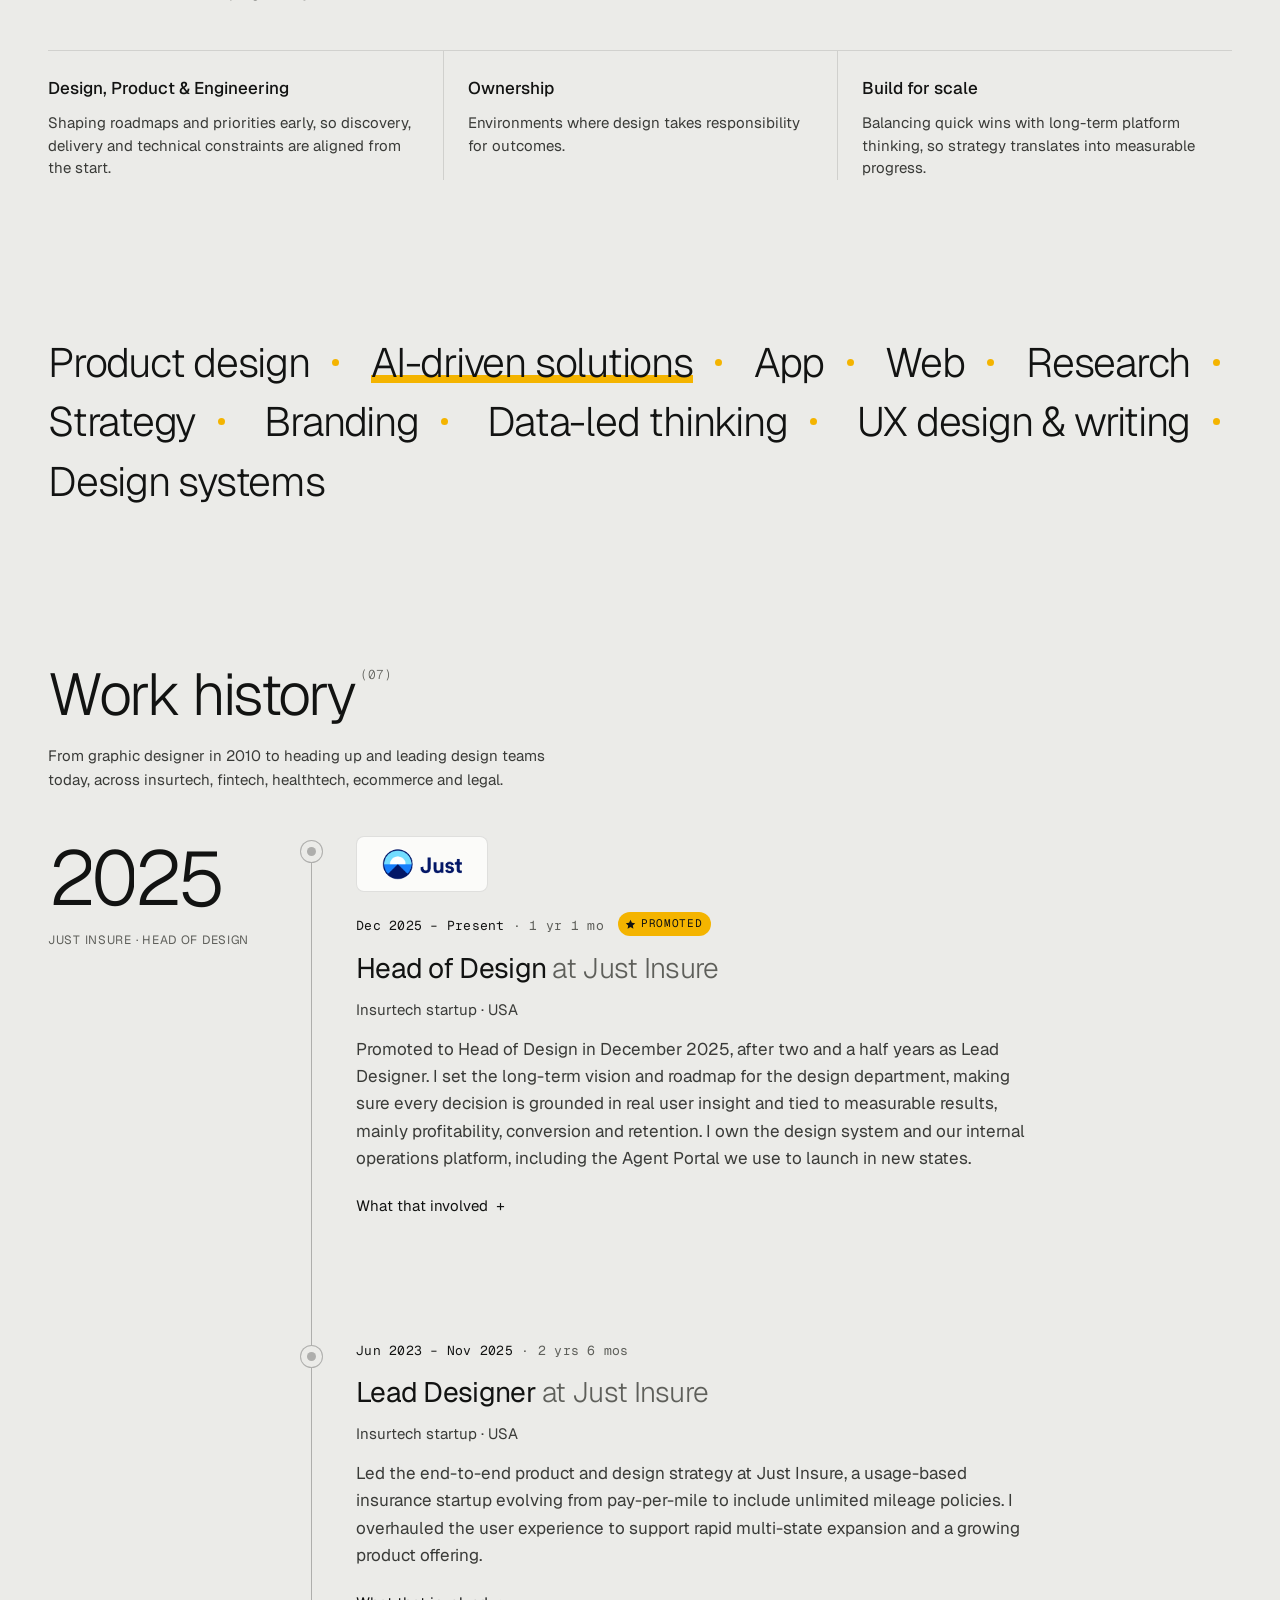
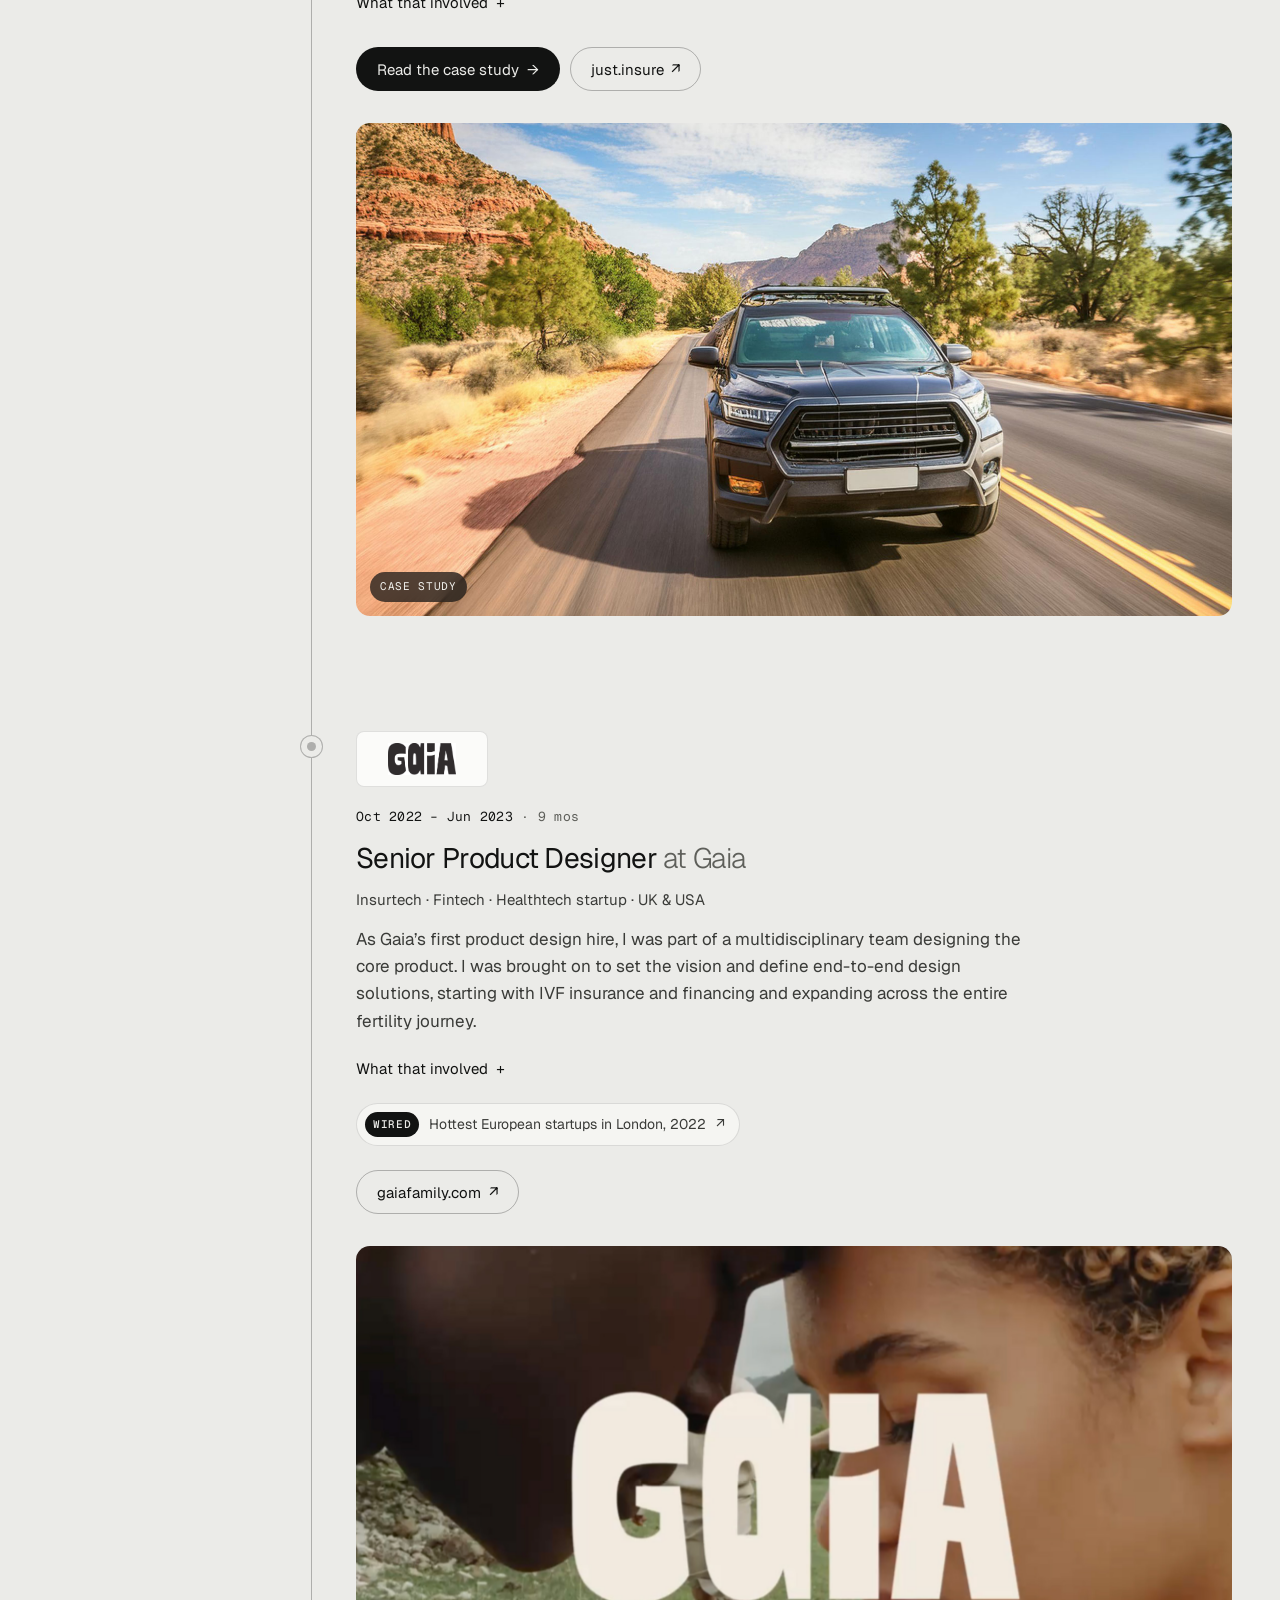
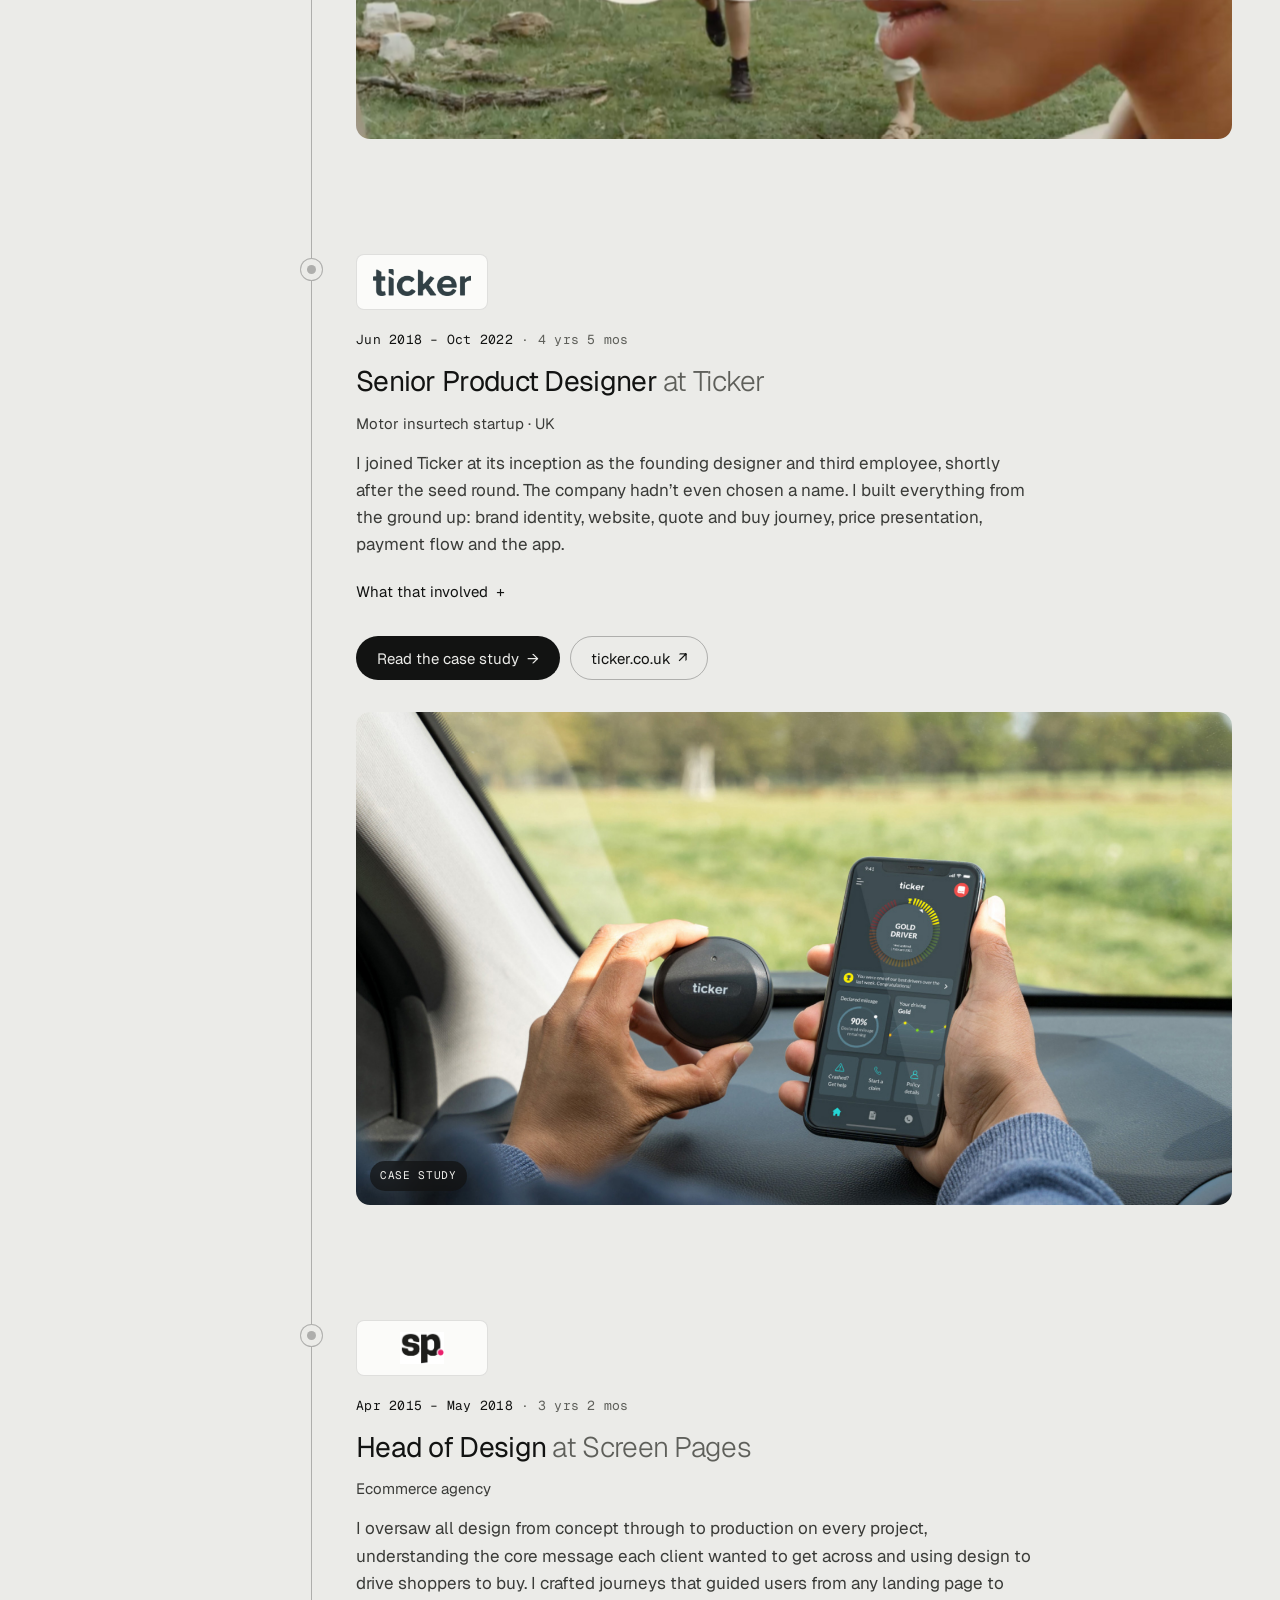
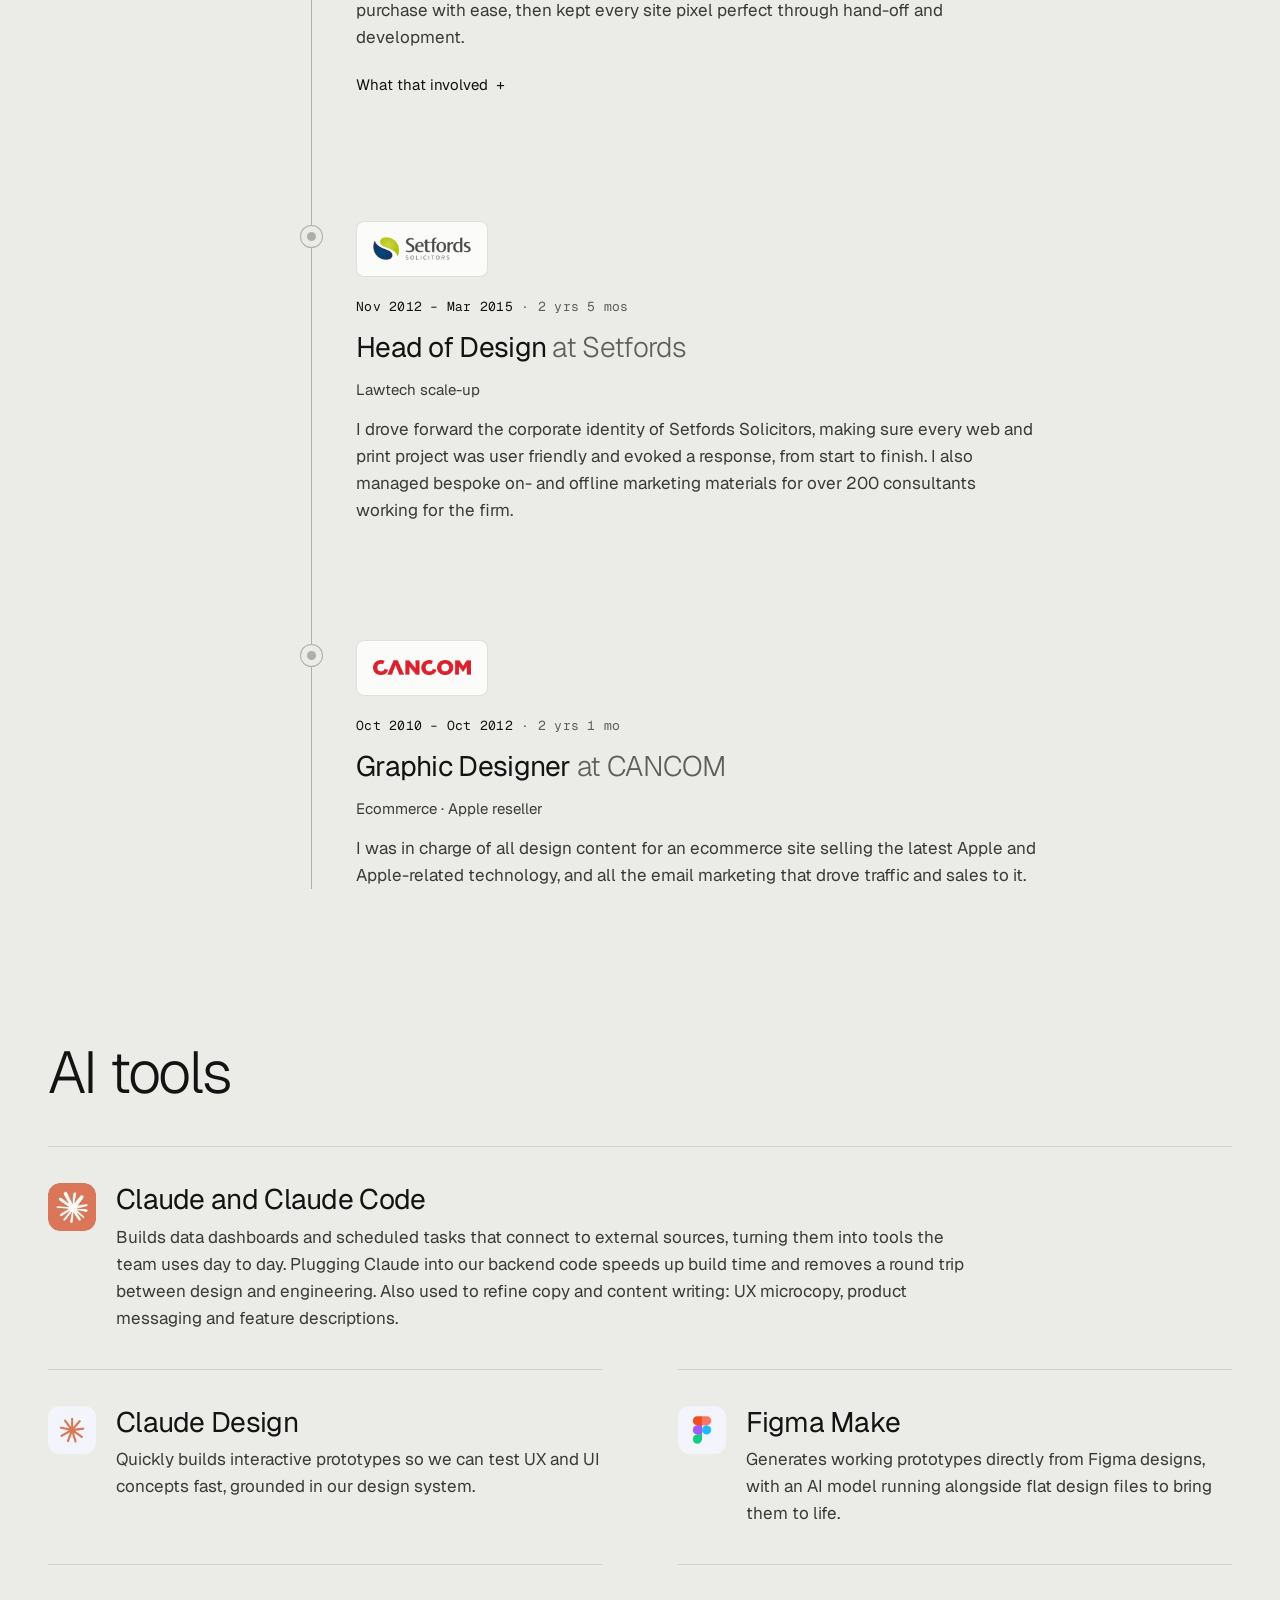
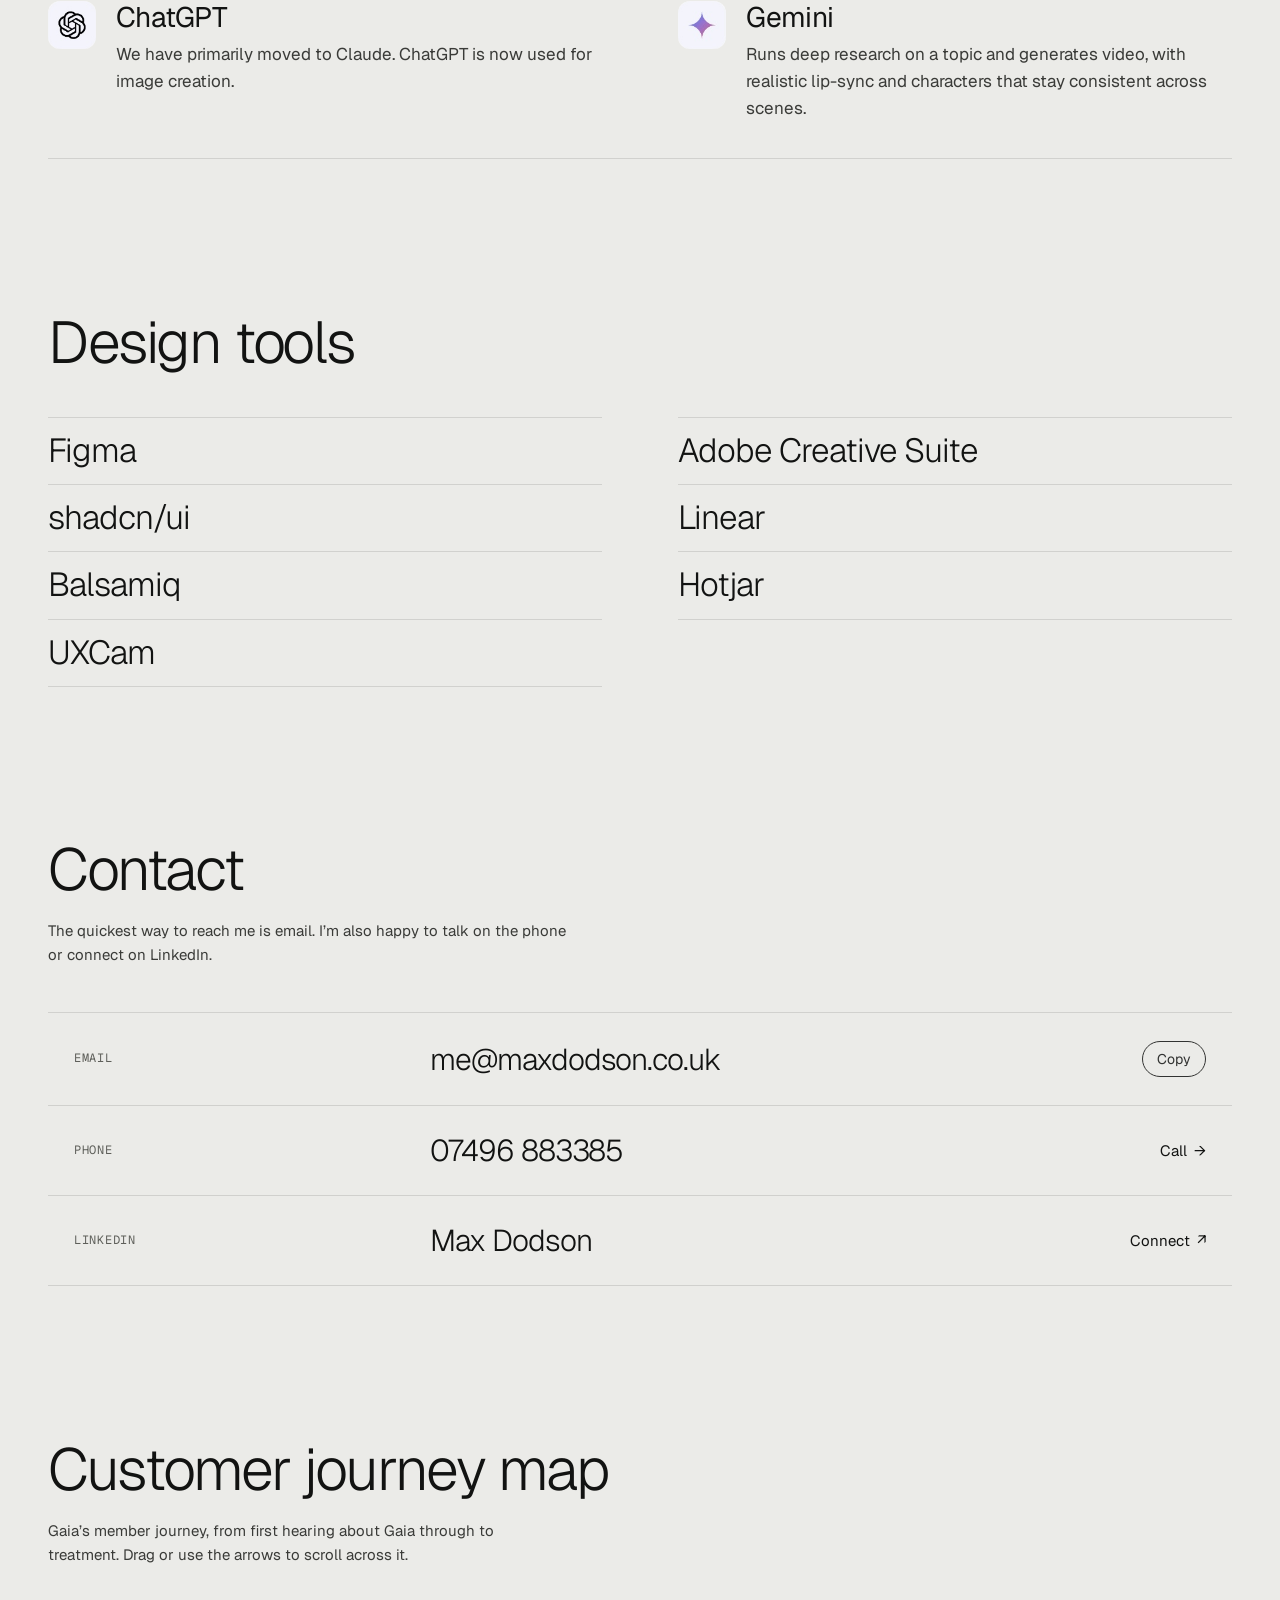
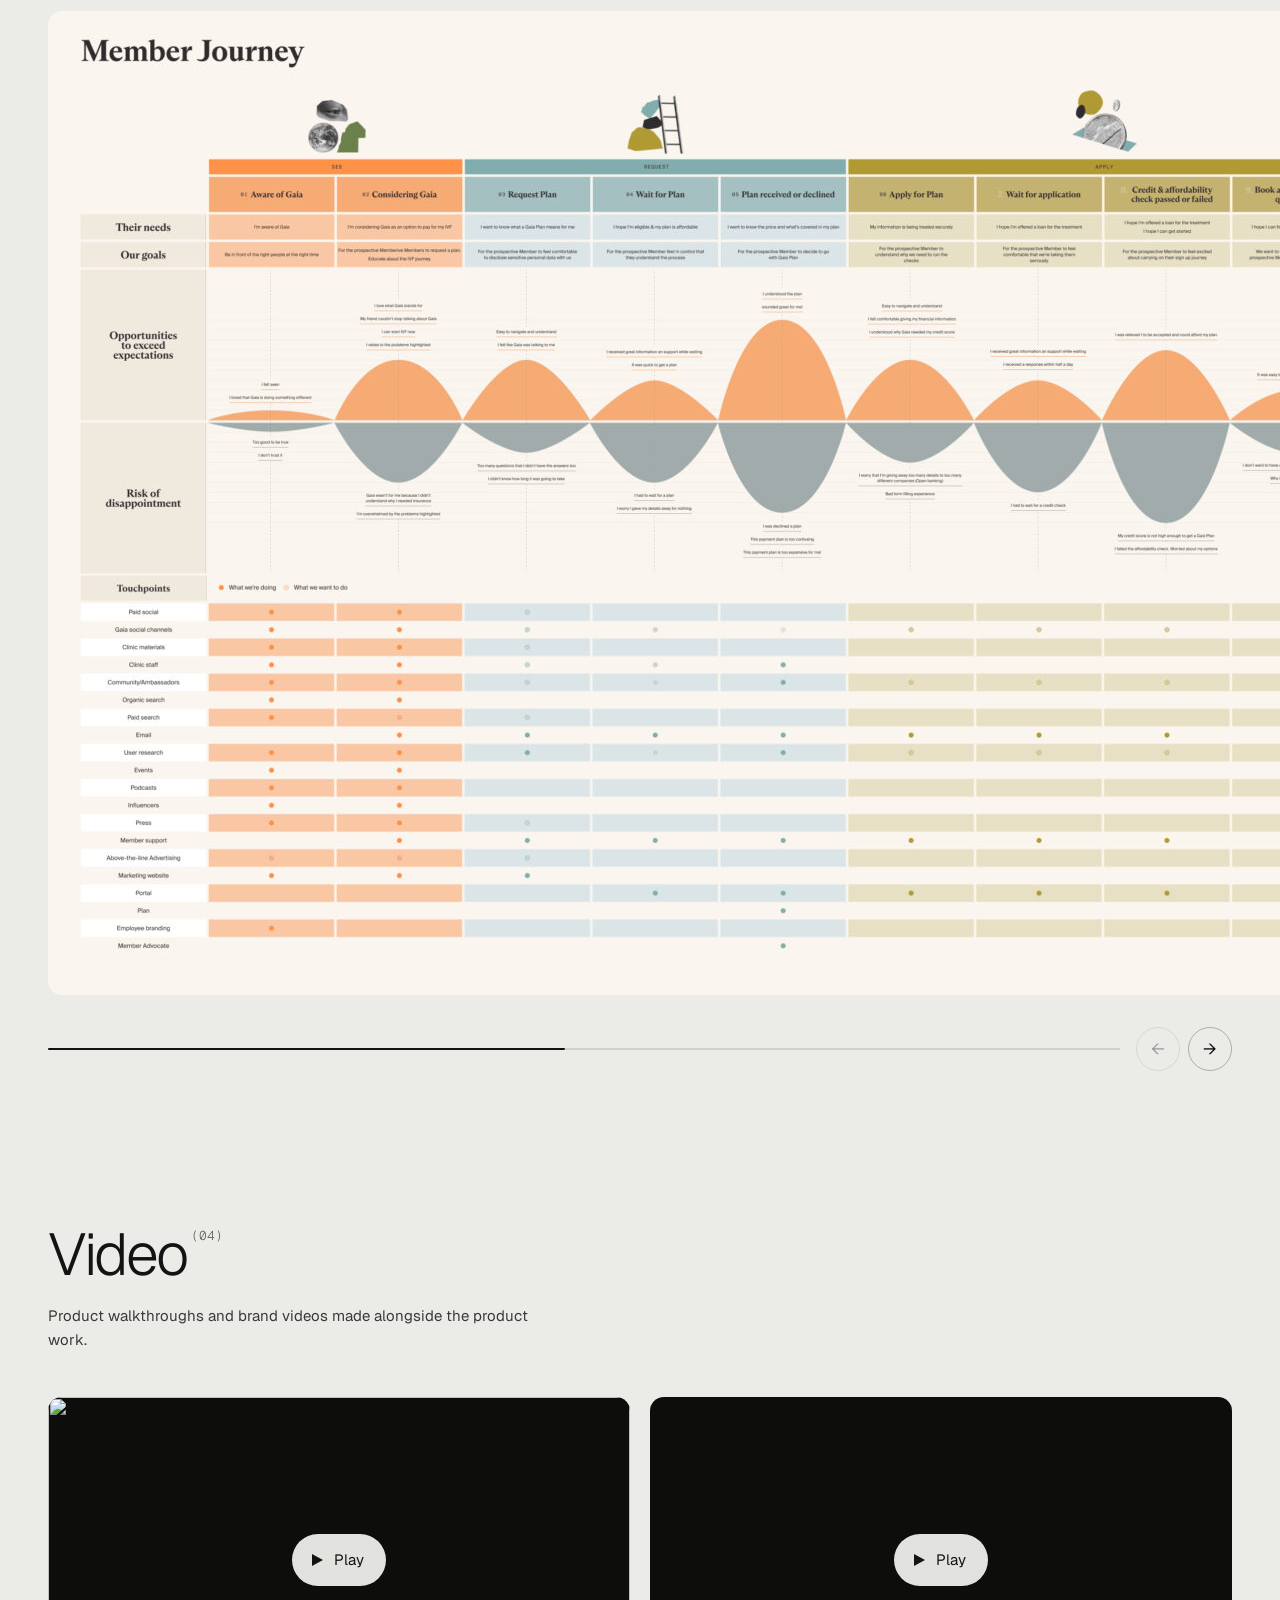
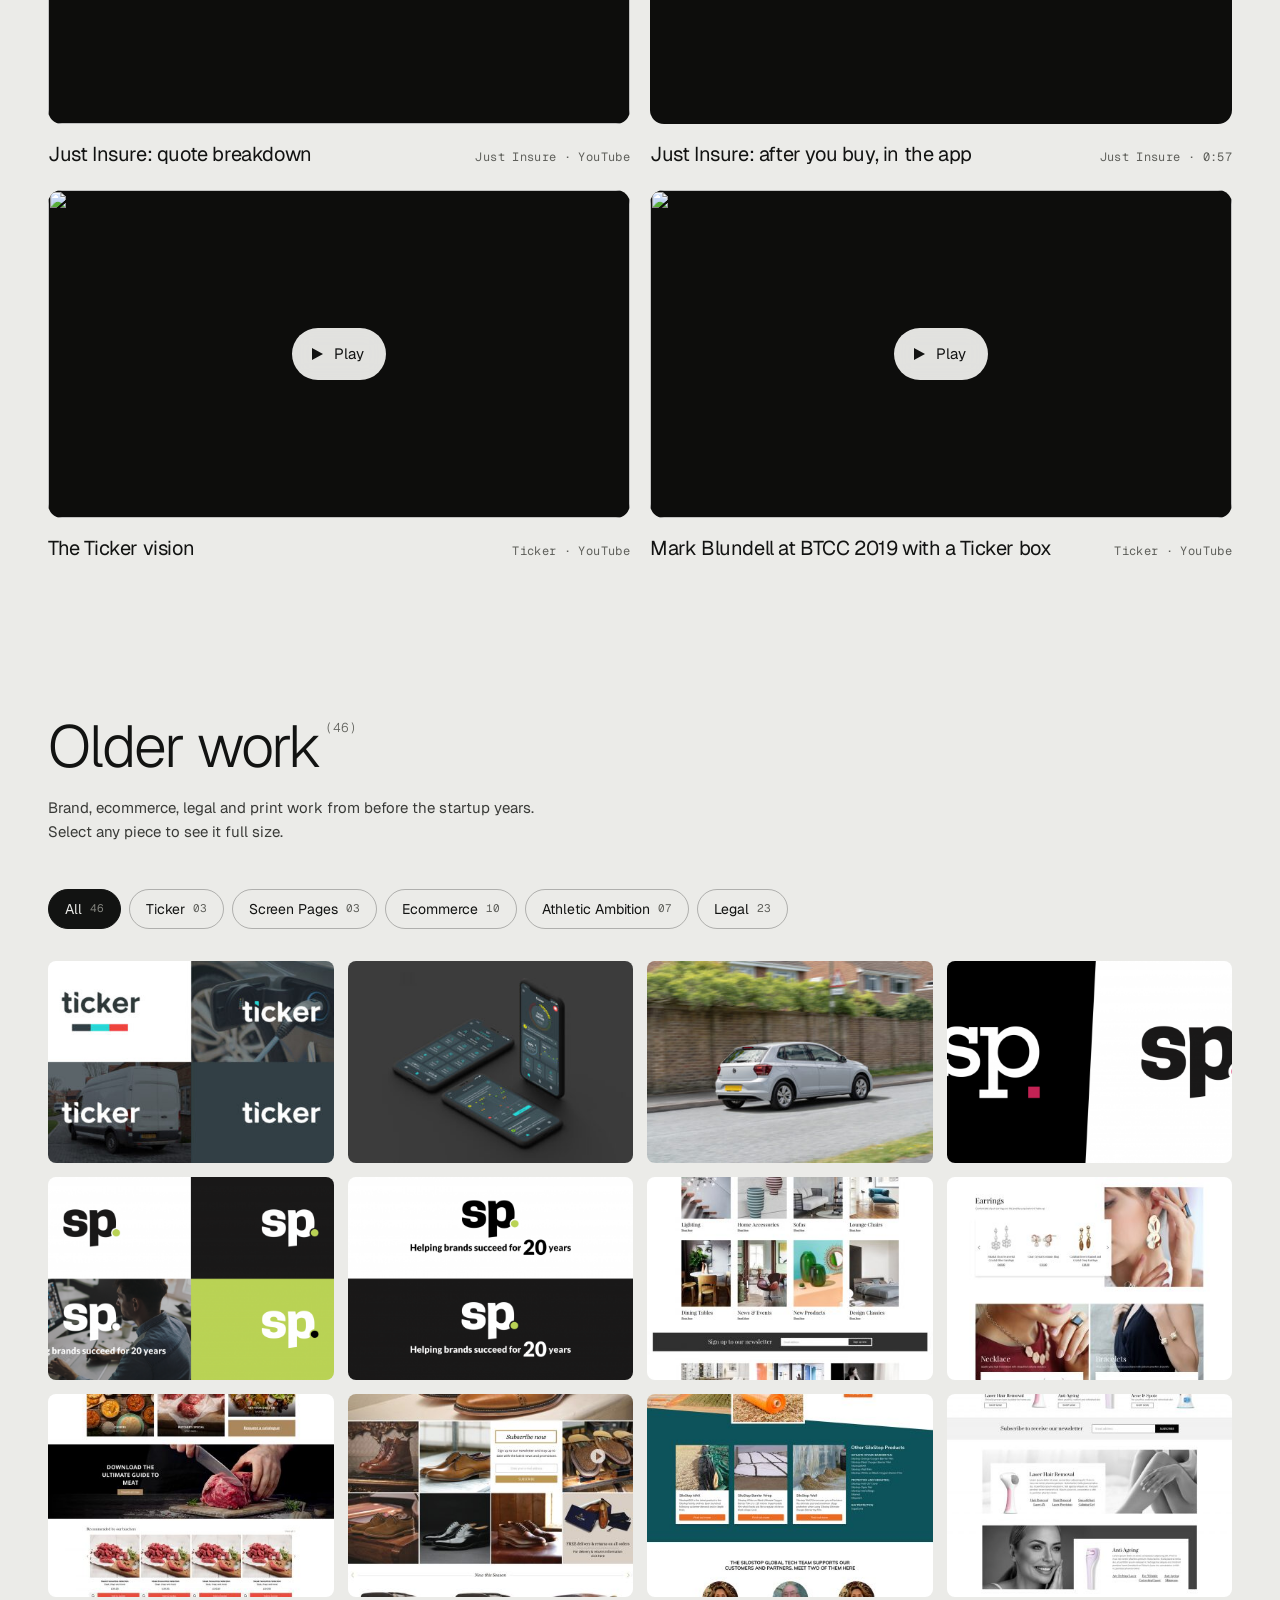
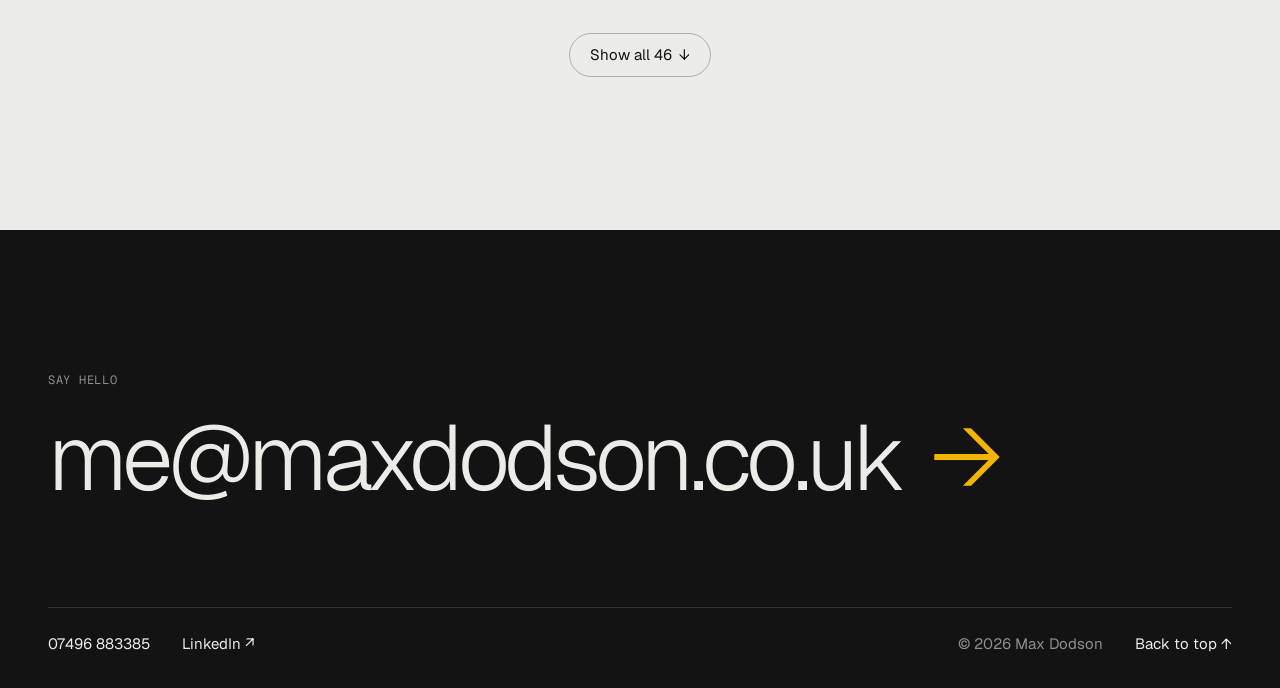
==== commit 3d610560: "Label Setfords as a lawtech scale-up Co-Authored-By: Claude Opus 5.5 <noreply@anthropic.com> Claude-" ====
--- a/cv/index.html
+++ b/cv/index.html
@@ -262,7 +262,7 @@
               <div class="tl-logo"><img src="../assets/media/2022/06/setfords-logo-300x71.png" alt="Setfords Solicitors" width="300" height="71" loading="lazy"></div>
               <p class="tl-date"><b>Nov 2012 – Mar 2015</b> · <span data-duration data-start="2012-11" data-end="2015-03">2 yrs 5 mos</span></p>
               <h3 class="tl-role">Head of Design <span class="tl-co">at Setfords</span></h3>
-              <p class="tl-kind">Lawtech</p>
+              <p class="tl-kind">Lawtech scale-up</p>
               <div class="tl-desc">
                 <p>I drove forward the corporate identity of Setfords Solicitors, making sure every web and print project was user friendly and evoked a response, from start to finish. I also managed bespoke on- and offline marketing materials for over 200 consultants working for the firm.</p>
               </div>
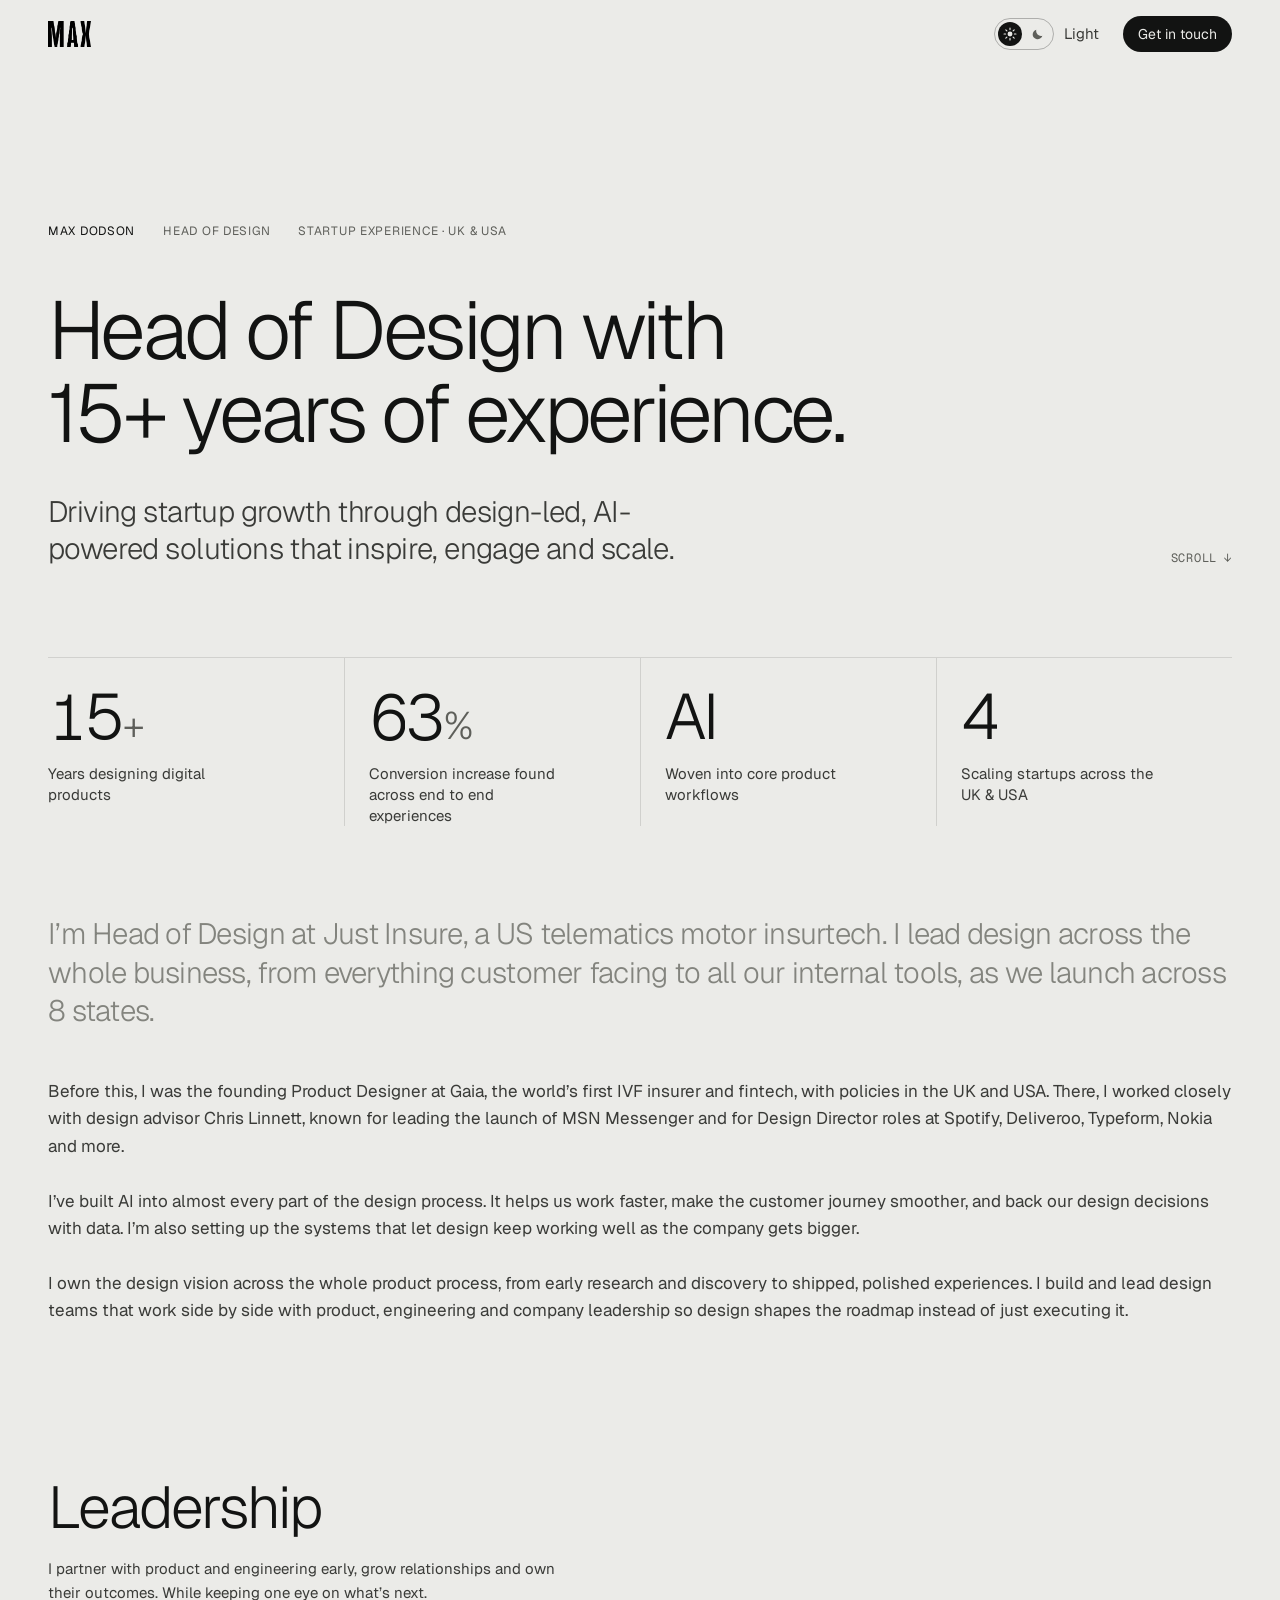
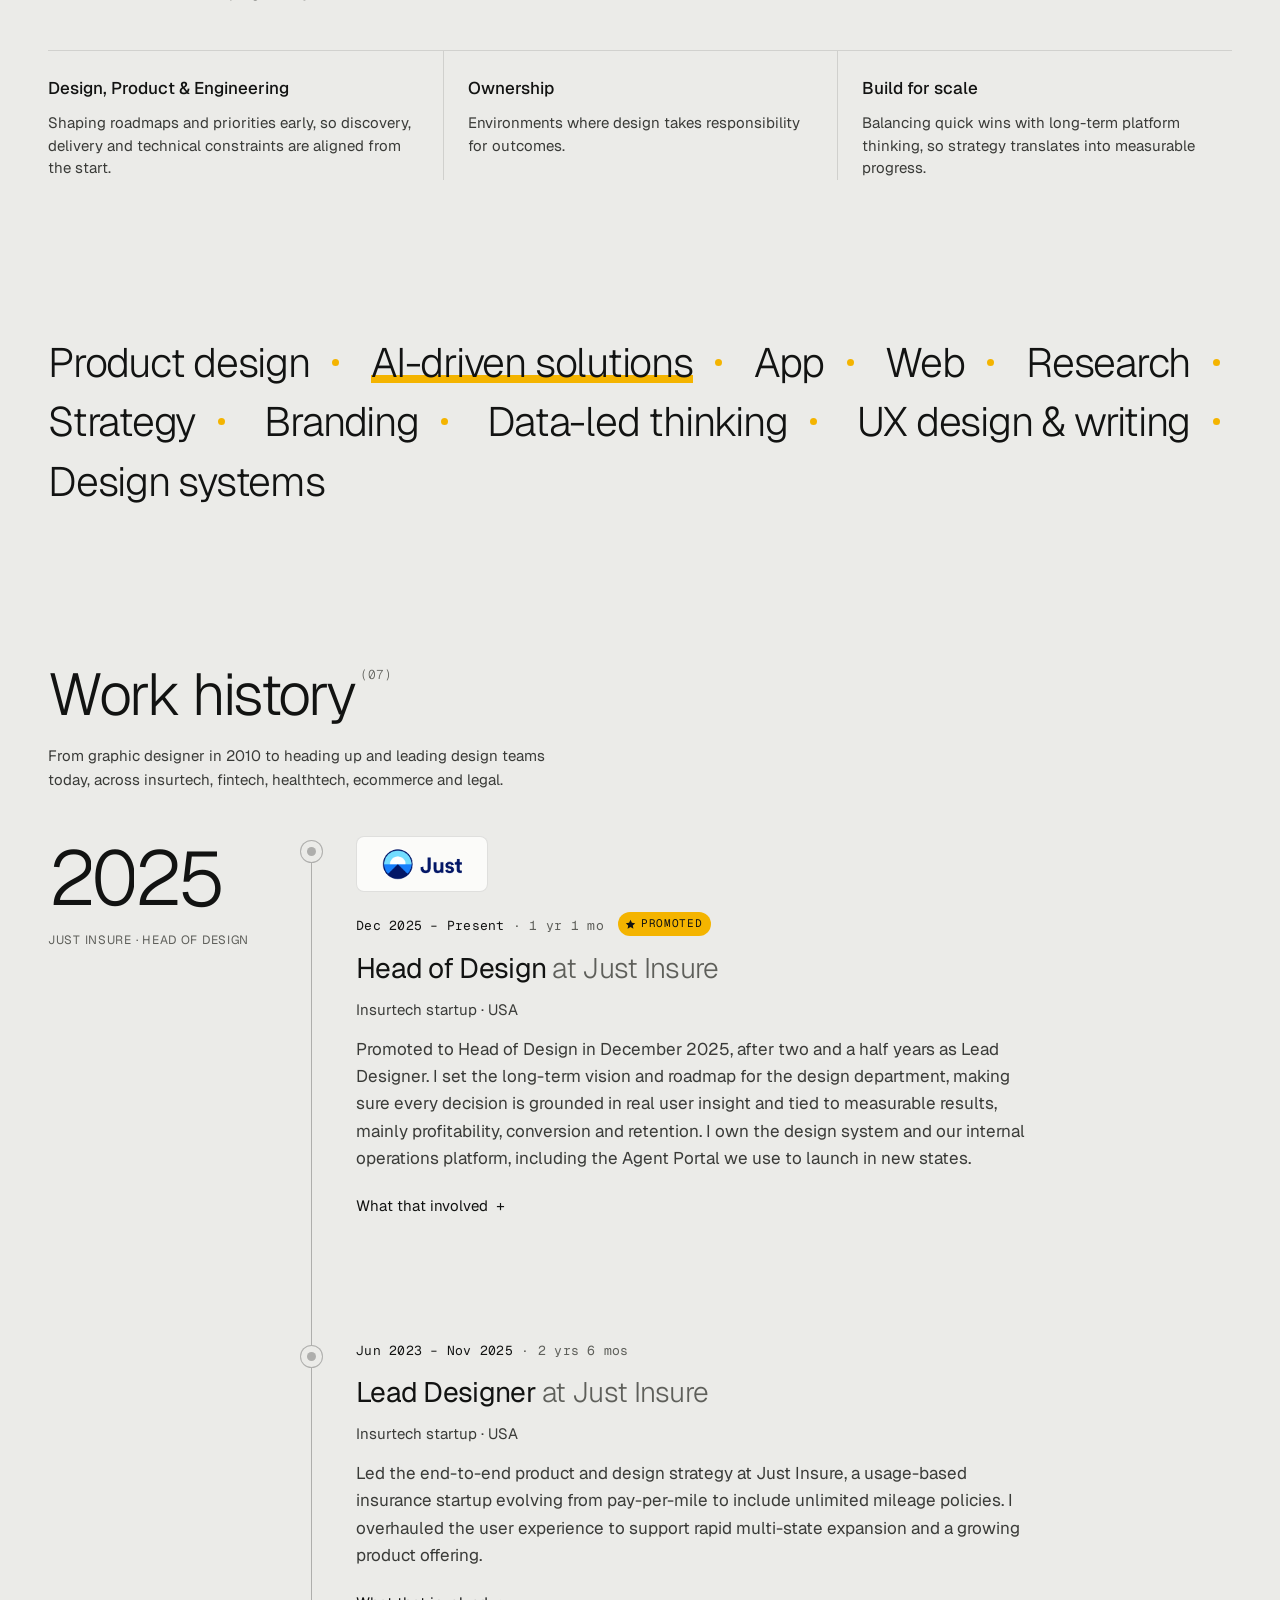
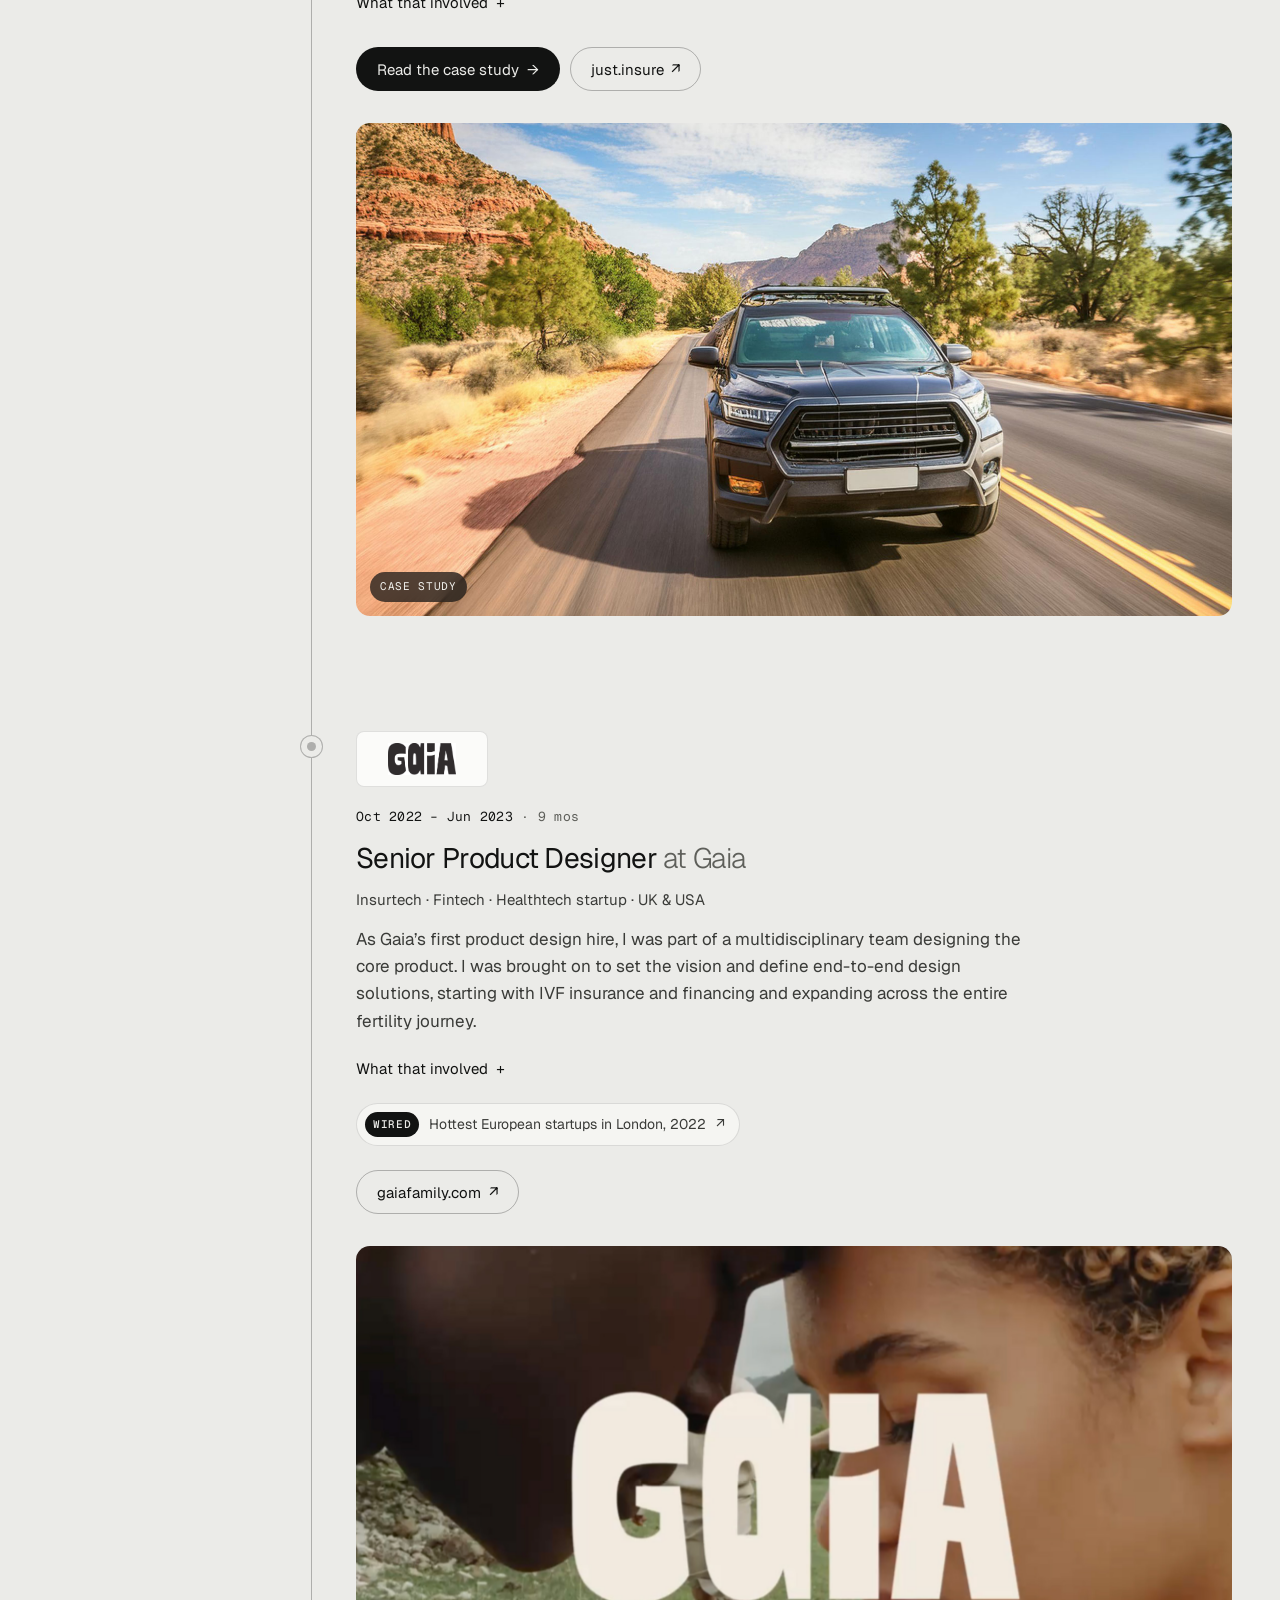
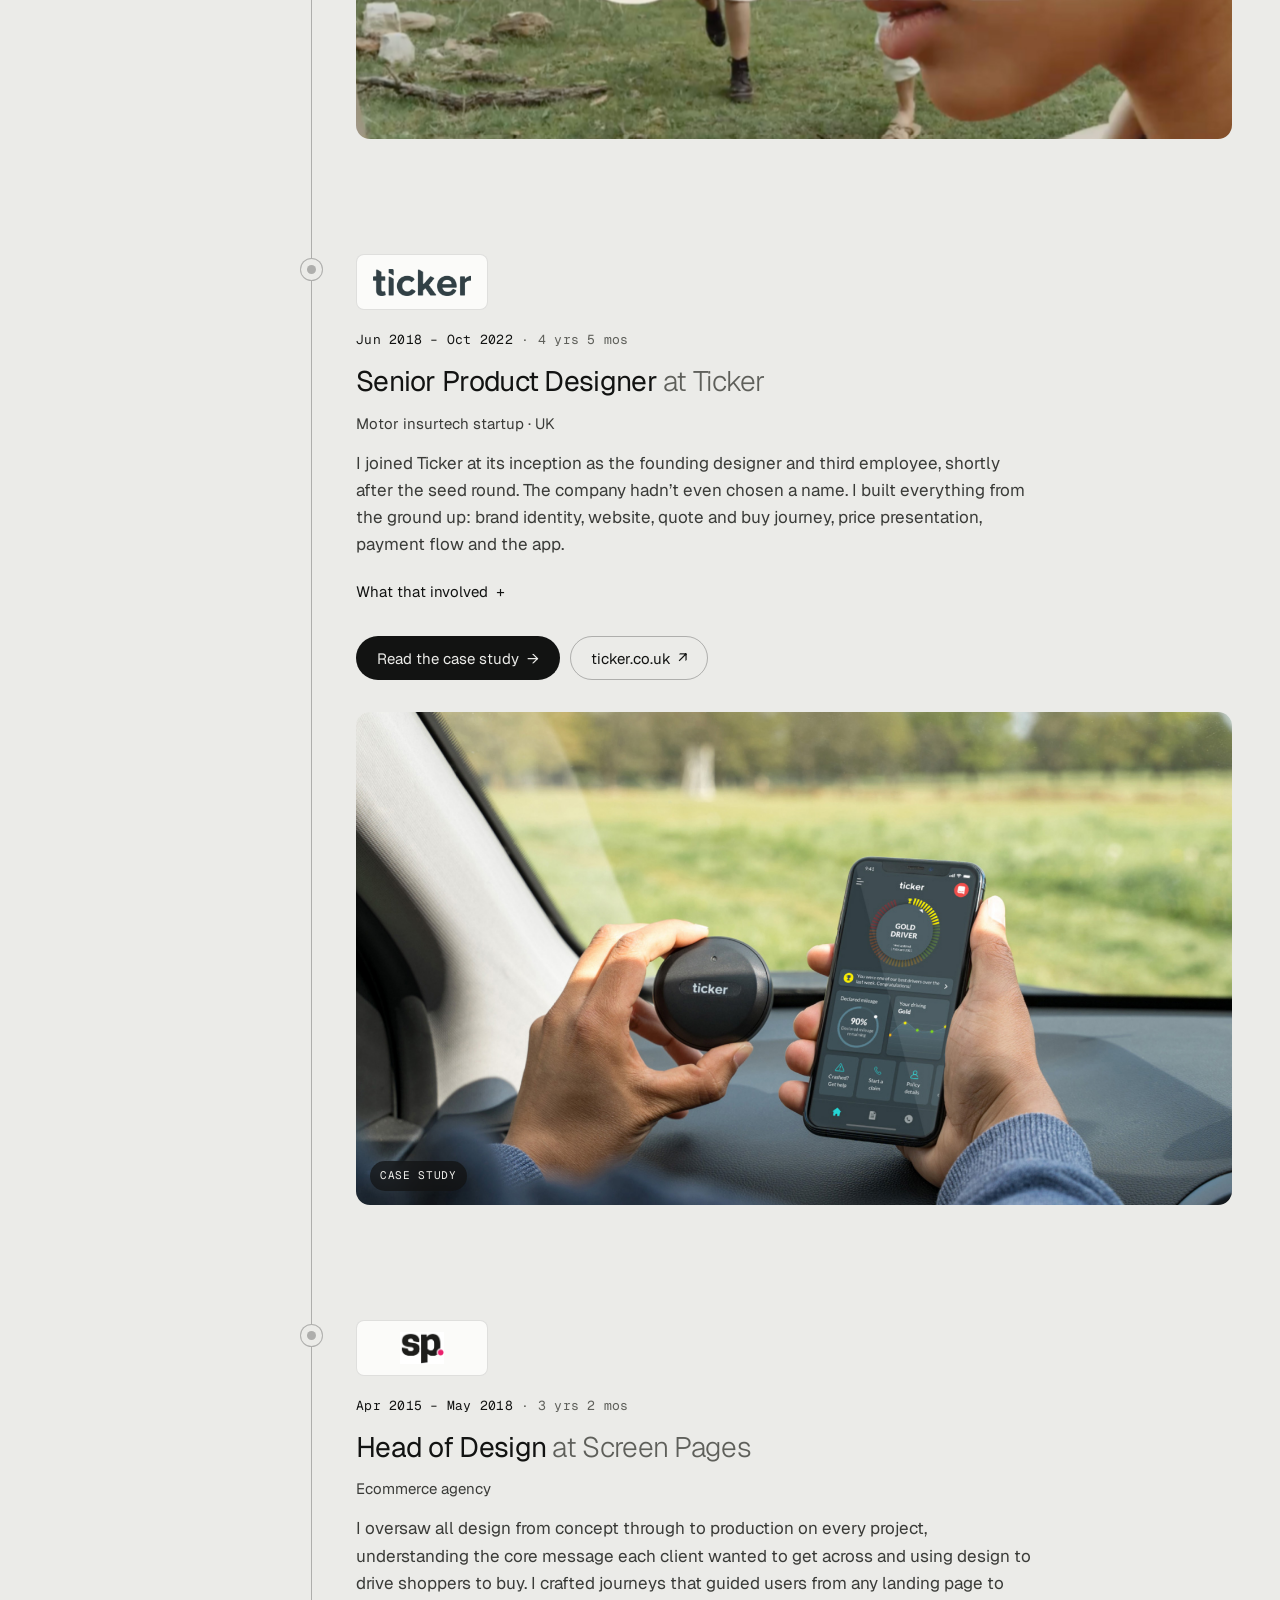
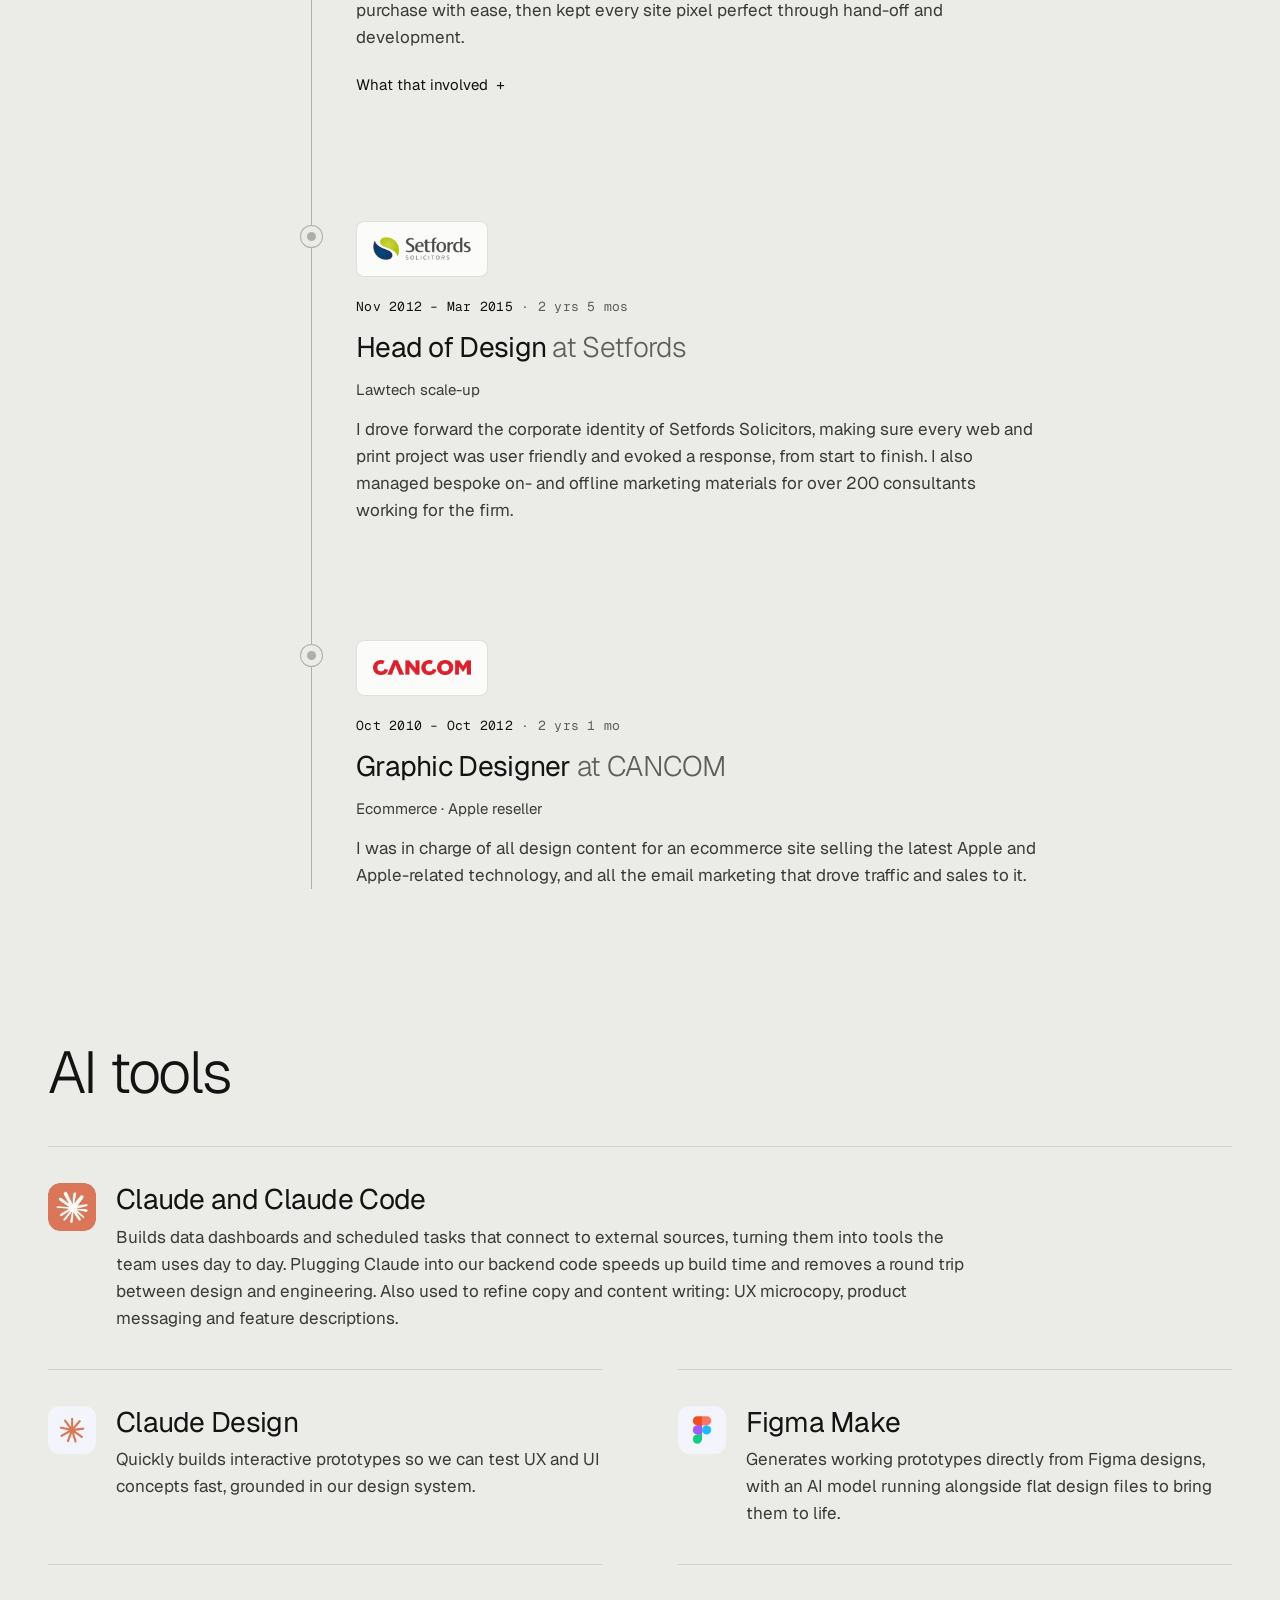
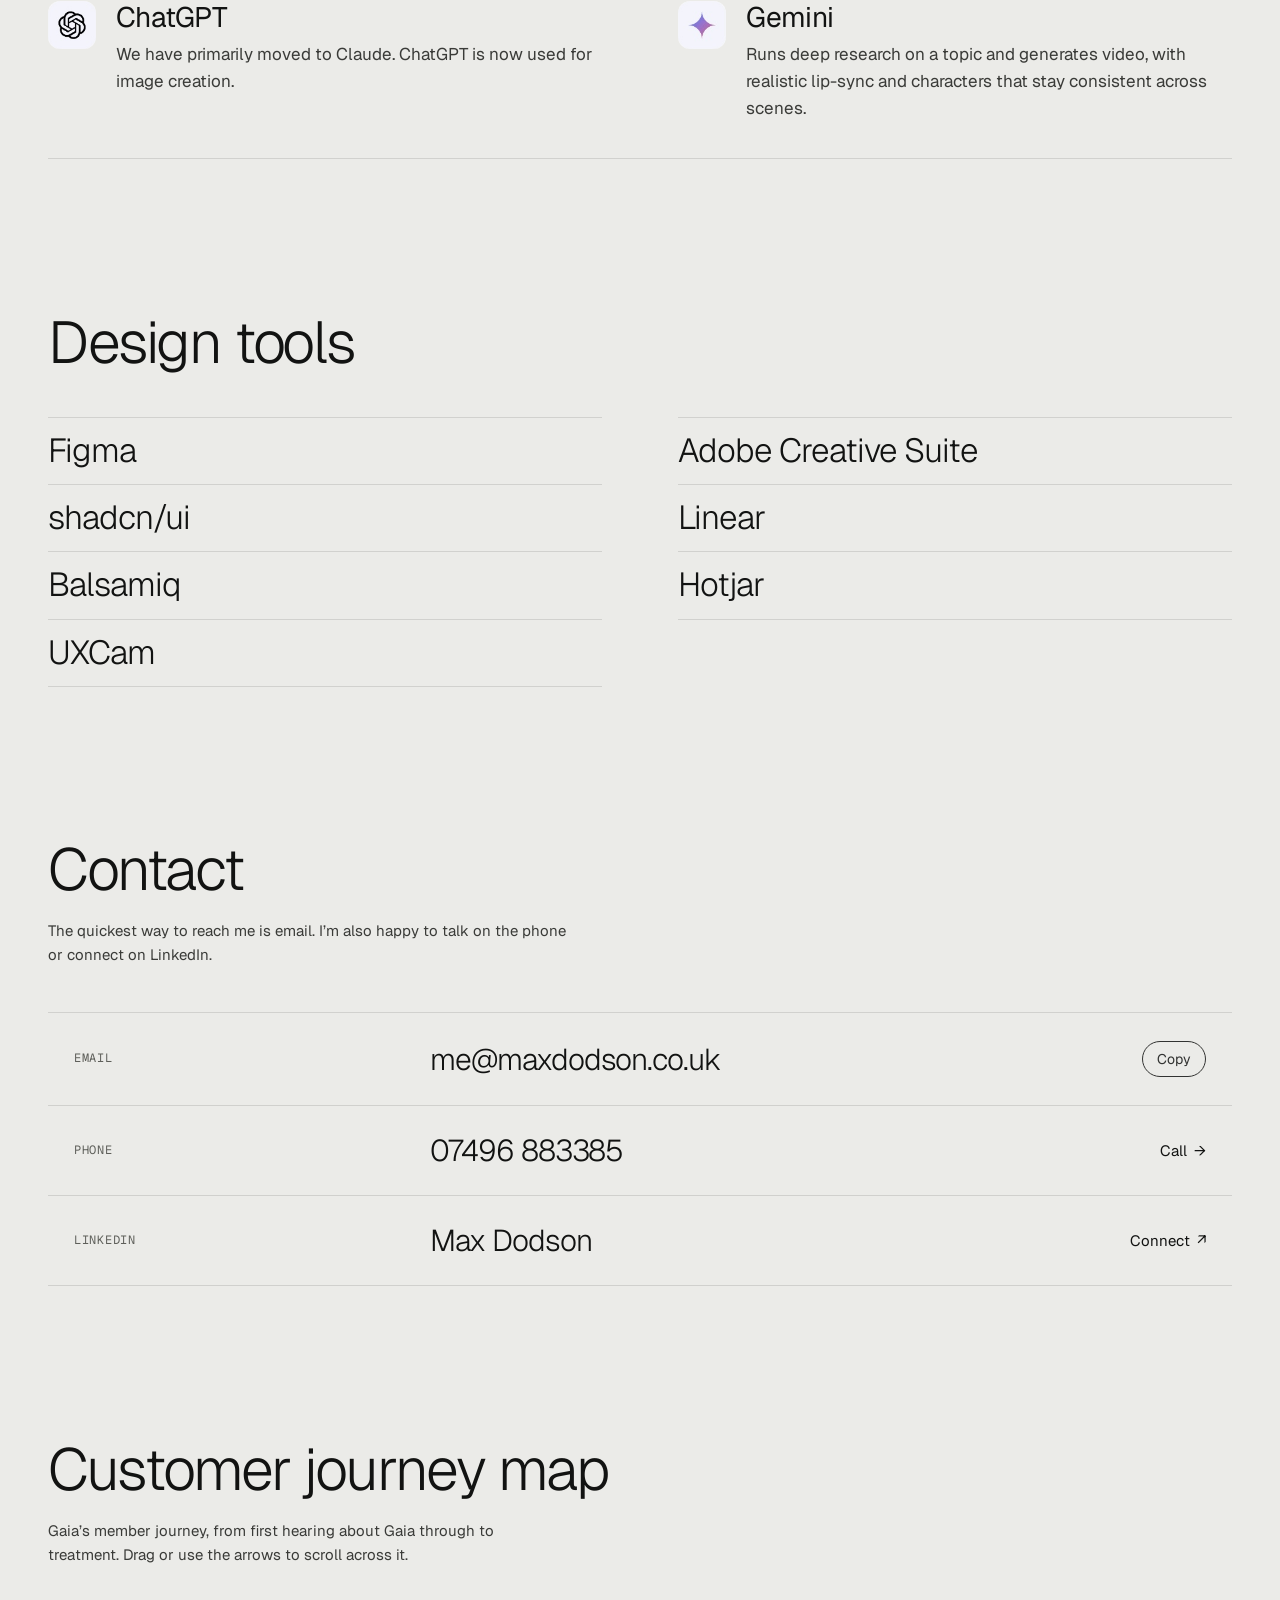
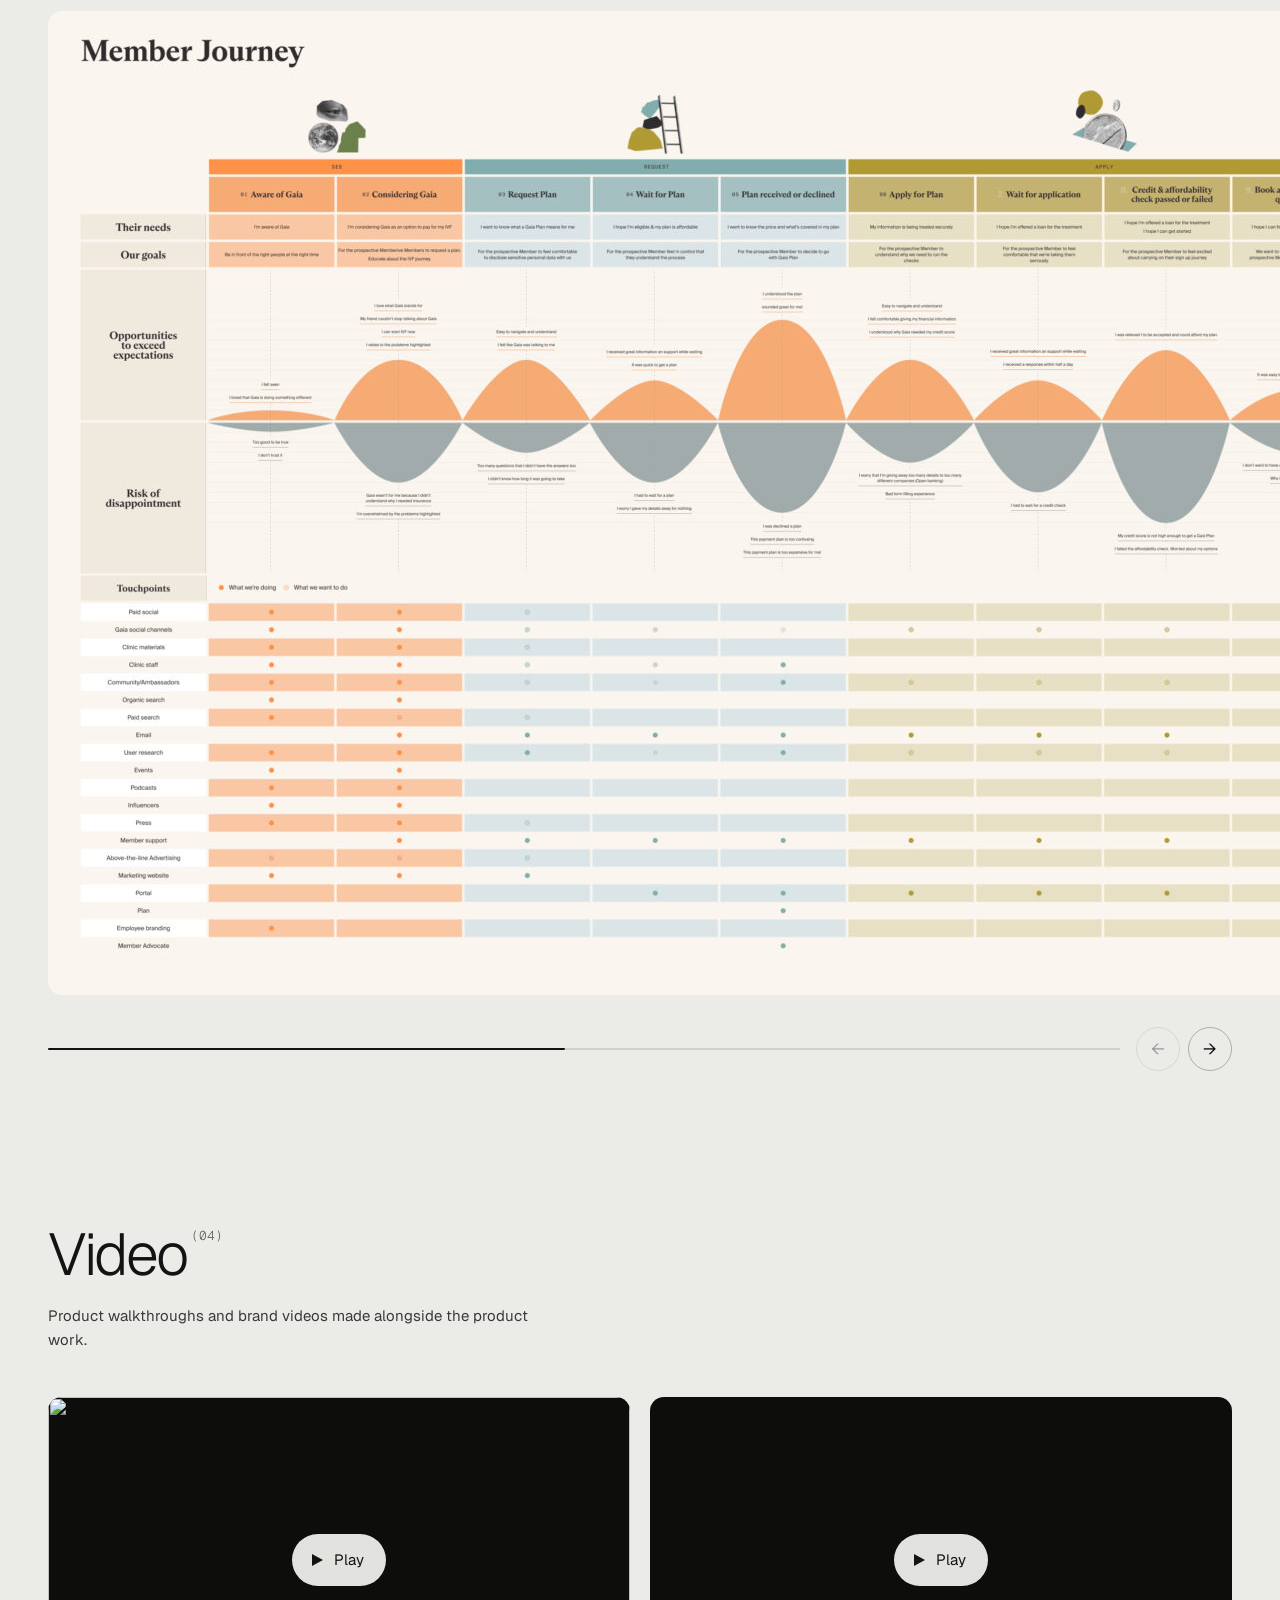
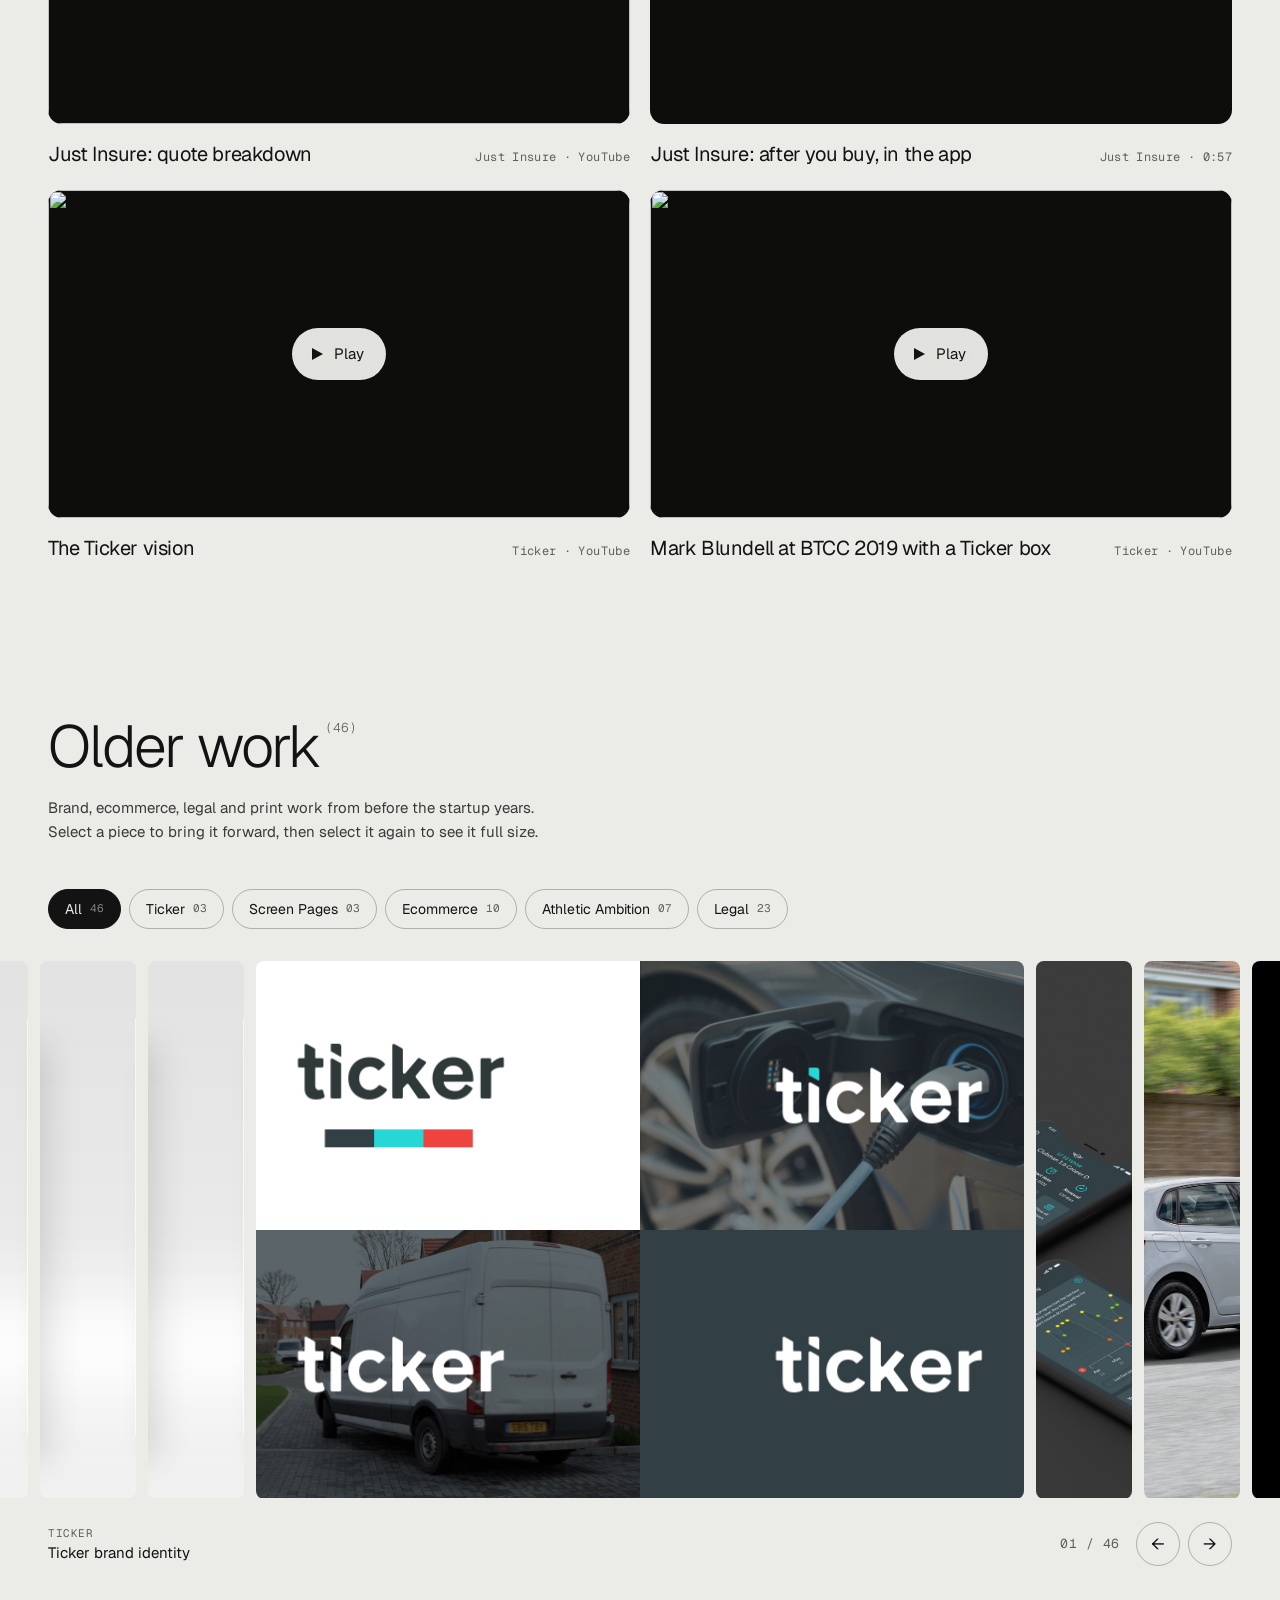
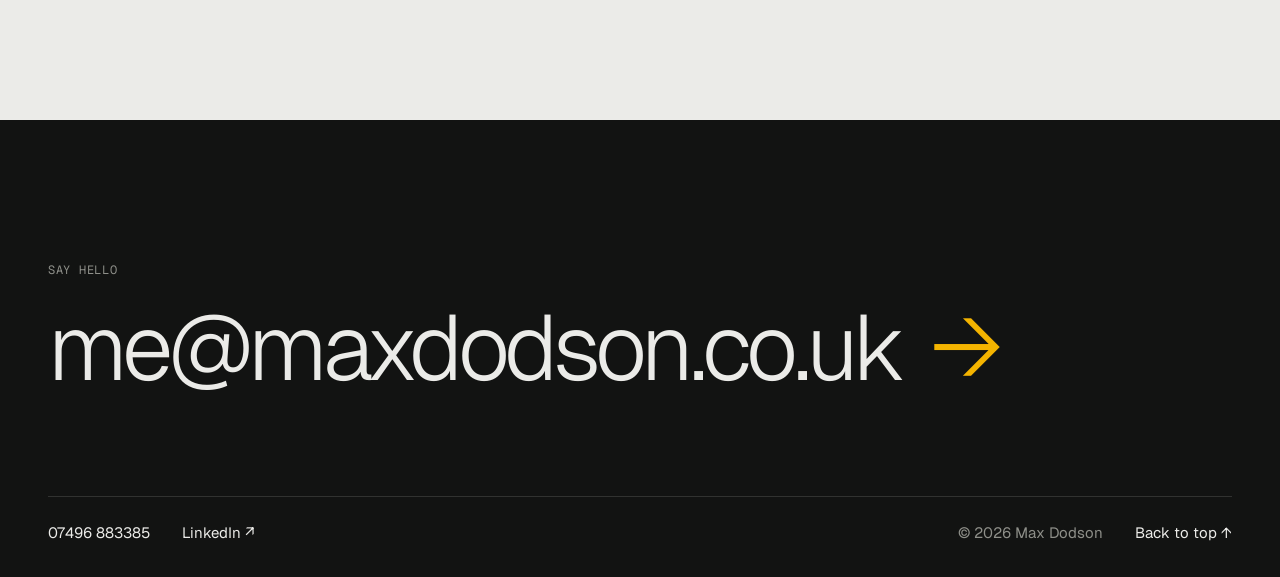
==== commit 5e4ea1a5: "Rebuild Older work as an expanding-strip gallery Replaces the thumbnail grid with a row of tall slic" ====
--- a/cv/index.html
+++ b/cv/index.html
@@ -432,15 +432,26 @@
   </section>
 
   <!-- 9 · Gallery -->
-  <section class="section wrap" id="gallery" aria-labelledby="gallery-title" data-gallery>
-    <div class="sec-head">
-      <h2 class="sec-title" id="gallery-title">Older work<sup>(46)</sup></h2>
-      <p class="sec-intro">Brand, ecommerce, legal and print work from before the startup years. Select any piece to see it full size.</p>
-    </div>
-    <div class="filters" role="group" aria-label="Filter older work"></div>
-    <div class="grid"></div>
-    <noscript><p>Turn on JavaScript to browse the gallery.</p></noscript>
-    <div class="grid-more"><button class="pill pill--ghost" type="button" data-more hidden>Show all</button></div>
+  <section class="section" id="gallery" aria-labelledby="gallery-title" data-gallery>
+    <div class="wrap">
+      <div class="sec-head">
+        <h2 class="sec-title" id="gallery-title">Older work<sup>(46)</sup></h2>
+        <p class="sec-intro">Brand, ecommerce, legal and print work from before the startup years. Select a piece to bring it forward, then select it again to see it full size.</p>
+      </div>
+      <div class="filters" role="group" aria-label="Filter older work"></div>
+    </div>
+    <div class="reel" data-reel aria-roledescription="carousel" aria-label="Older work">
+      <div class="reel-track"></div>
+    </div>
+    <div class="wrap reel-ui">
+      <button class="reel-cap" type="button" data-reel-open aria-live="polite"></button>
+      <div class="reel-nav">
+        <span class="reel-count" aria-hidden="true"></span>
+        <button class="round-btn" type="button" data-reel-prev aria-label="Previous piece">←</button>
+        <button class="round-btn" type="button" data-reel-next aria-label="Next piece">→</button>
+      </div>
+    </div>
+    <noscript><p class="wrap">Turn on JavaScript to browse the gallery.</p></noscript>
   </section>
 
 </main>
--- a/assets/site.css
+++ b/assets/site.css
@@ -505,29 +505,30 @@
 .chip:hover { border-color: var(--ink); }
 .chip[aria-pressed="true"] { background: var(--ink); color: var(--ground); border-color: var(--ink); }
 .chip[aria-pressed="true"] sup { color: var(--faint); }
-.grid { display: grid; grid-template-columns: repeat(4, minmax(0, 1fr)); gap: 14px; }
-@media (max-width: 1000px) { .grid { grid-template-columns: repeat(3, minmax(0, 1fr)); } }
-@media (max-width: 640px) { .grid { grid-template-columns: repeat(2, minmax(0, 1fr)); gap: 10px; } }
-.tile {
-  position: relative; display: block; width: 100%; padding: 0; border: 0; background: var(--surface);
-  border-radius: var(--radius-sm); overflow: hidden; aspect-ratio: 400 / 284; text-align: left;
-}
-.tile img { width: 100%; height: 100%; object-fit: cover; transition: transform .9s var(--ease-out), filter .5s; }
-.tile:hover img { transform: scale(1.06); }
-.tile-cap {
-  position: absolute; inset: auto 0 0 0; padding: 28px 12px 10px;
-  background: linear-gradient(to top, rgba(18, 19, 18, .75), transparent);
-  color: #F2F2EE; font-size: .8125rem; line-height: 1.3;
-  transform: translateY(100%); transition: transform .5s var(--ease-out);
-}
-.tile-cap small { display: block; font-family: var(--f-mono); font-size: .6875rem; letter-spacing: .05em; text-transform: uppercase; opacity: .75; }
-.tile:hover .tile-cap, .tile:focus-visible .tile-cap { transform: none; }
-.tile.is-entering { animation: tileIn .7s var(--ease-out) both; animation-delay: var(--td, 0s); }
-@keyframes tileIn { from { opacity: 0; transform: translateY(16px) scale(.98); } }
-.grid-more { display: flex; justify-content: center; margin-top: 36px; }
-@media (hover: none) {
-  .tile-cap { display: none; }
-}
+/* Expanding strip: tall slices, one opens wide and the strip drifts to keep it centred */
+.reel {
+  --h: clamp(300px, 42vw, 580px); --w: 90px; --a: 640px; --gap: clamp(8px, 1vw, 12px); --dur: 1.1s;
+  position: relative; overflow: hidden; height: var(--h);
+  touch-action: pan-y; user-select: none; -webkit-user-select: none;
+}
+.reel-track {
+  display: flex; gap: var(--gap); height: 100%; width: max-content;
+  transition: transform var(--dur) var(--ease-io); will-change: transform;
+}
+.reel-panel {
+  position: relative; flex: none; width: var(--w); height: 100%; padding: 0; border: 0;
+  border-radius: var(--radius-sm); overflow: hidden; background: var(--surface); cursor: pointer;
+  transition: width var(--dur) var(--ease-io);
+}
+.reel-panel.is-active { width: var(--a); cursor: zoom-in; }
+.reel-panel img { width: 100%; height: 100%; object-fit: cover; -webkit-user-drag: none; pointer-events: none; }
+.reel.is-still .reel-track, .reel.is-still .reel-panel { transition: none; }
+.reel-ui { display: flex; justify-content: space-between; align-items: center; gap: 16px; margin-top: 24px; }
+.reel-cap { padding: 0; border: 0; background: none; text-align: left; font-size: var(--fs-small); line-height: 1.35; }
+.reel-cap small { display: block; font-family: var(--f-mono); font-size: .6875rem; letter-spacing: .05em; text-transform: uppercase; color: var(--muted); margin-bottom: 2px; }
+.reel-cap:hover span { text-decoration: underline; text-underline-offset: .18em; }
+.reel-nav { display: flex; align-items: center; gap: 8px; }
+.reel-count { font-family: var(--f-mono); font-size: .8125rem; letter-spacing: .04em; color: var(--muted); margin-right: 8px; }
 
 /* ---------- Lightbox ---------- */
 .lightbox {
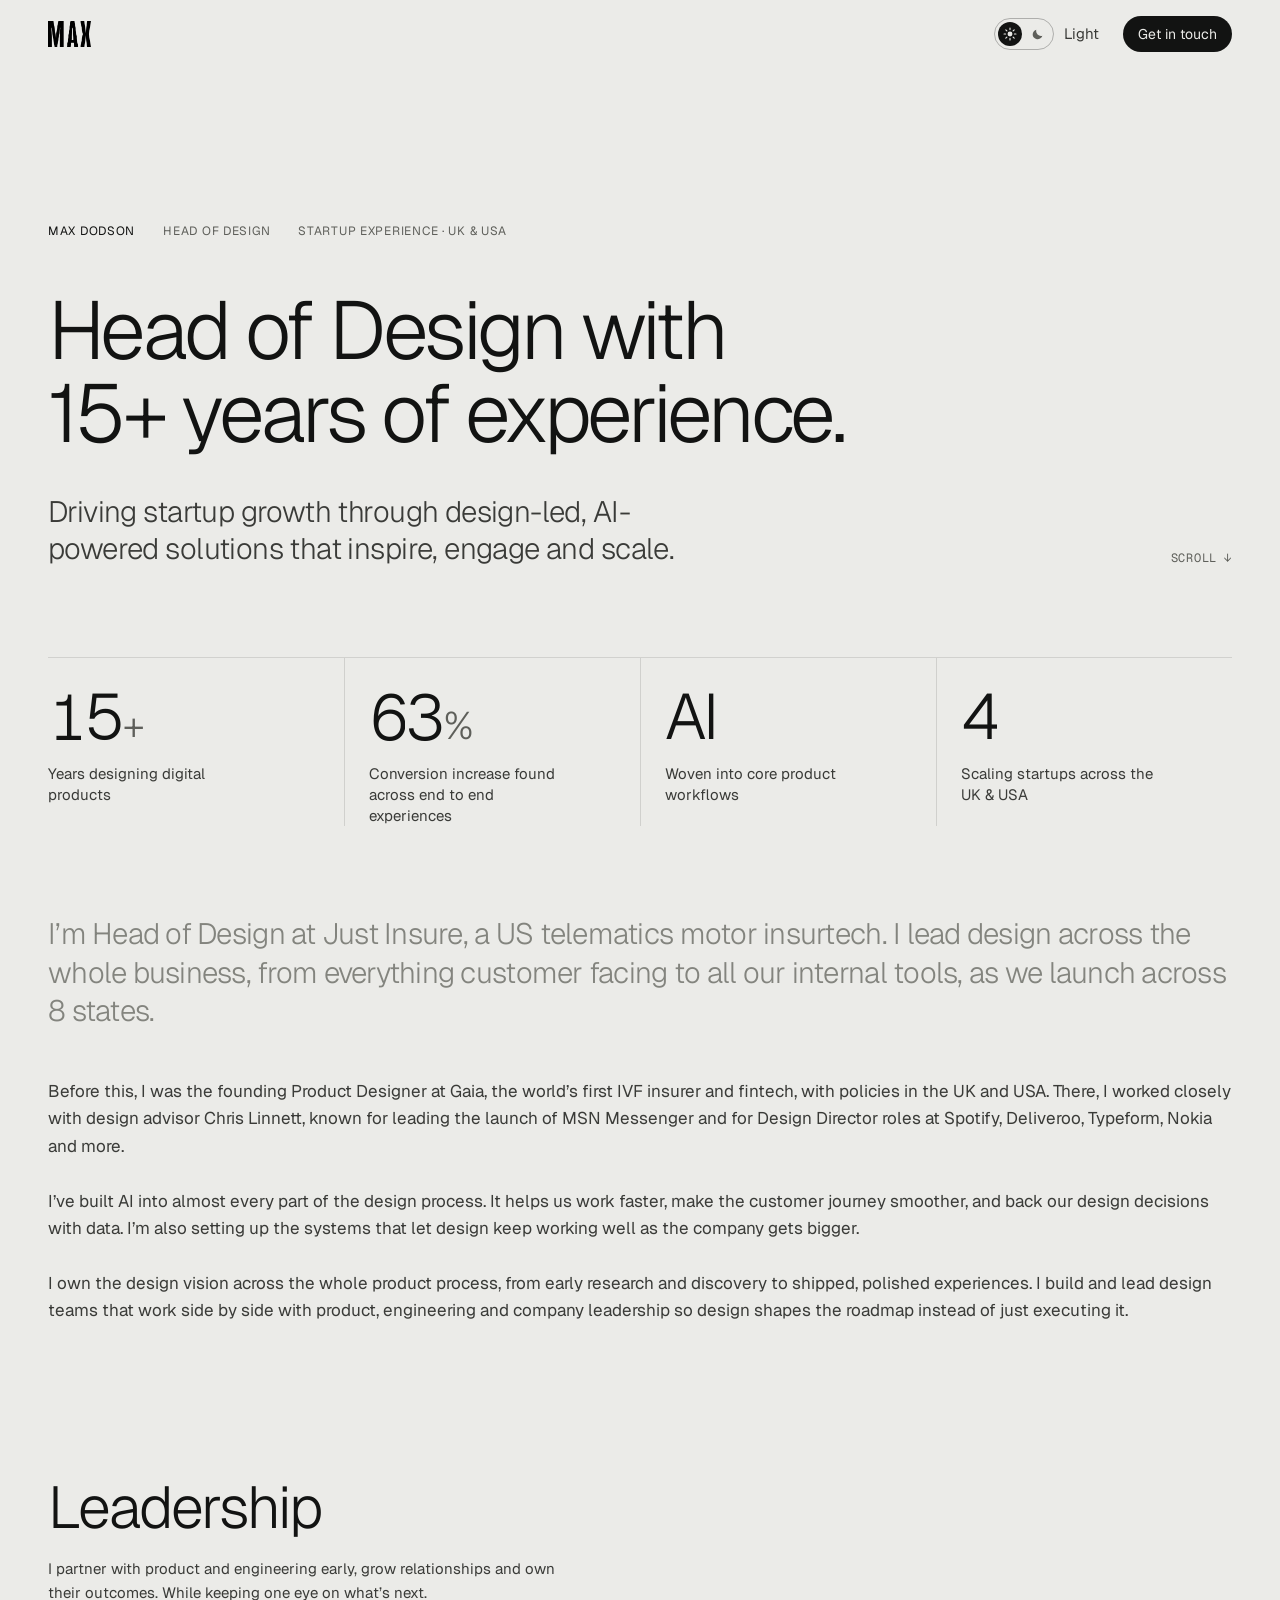
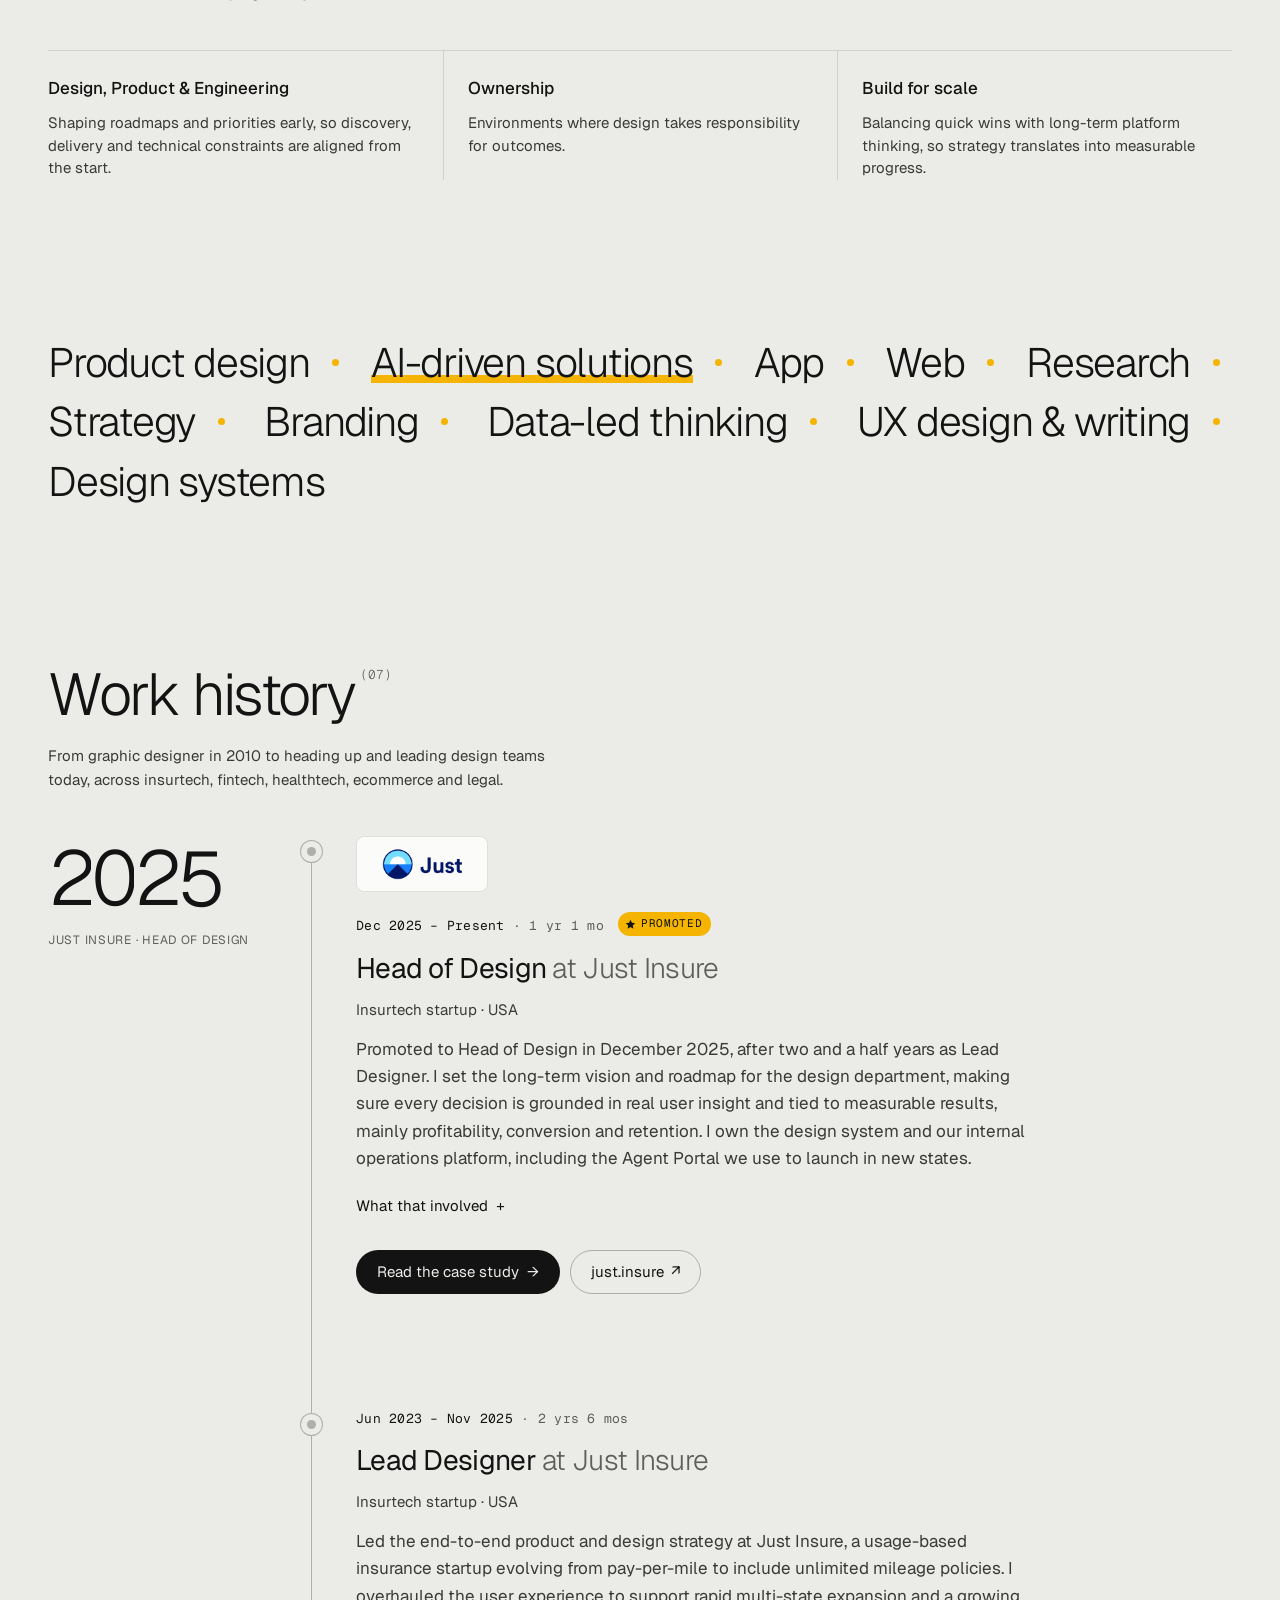
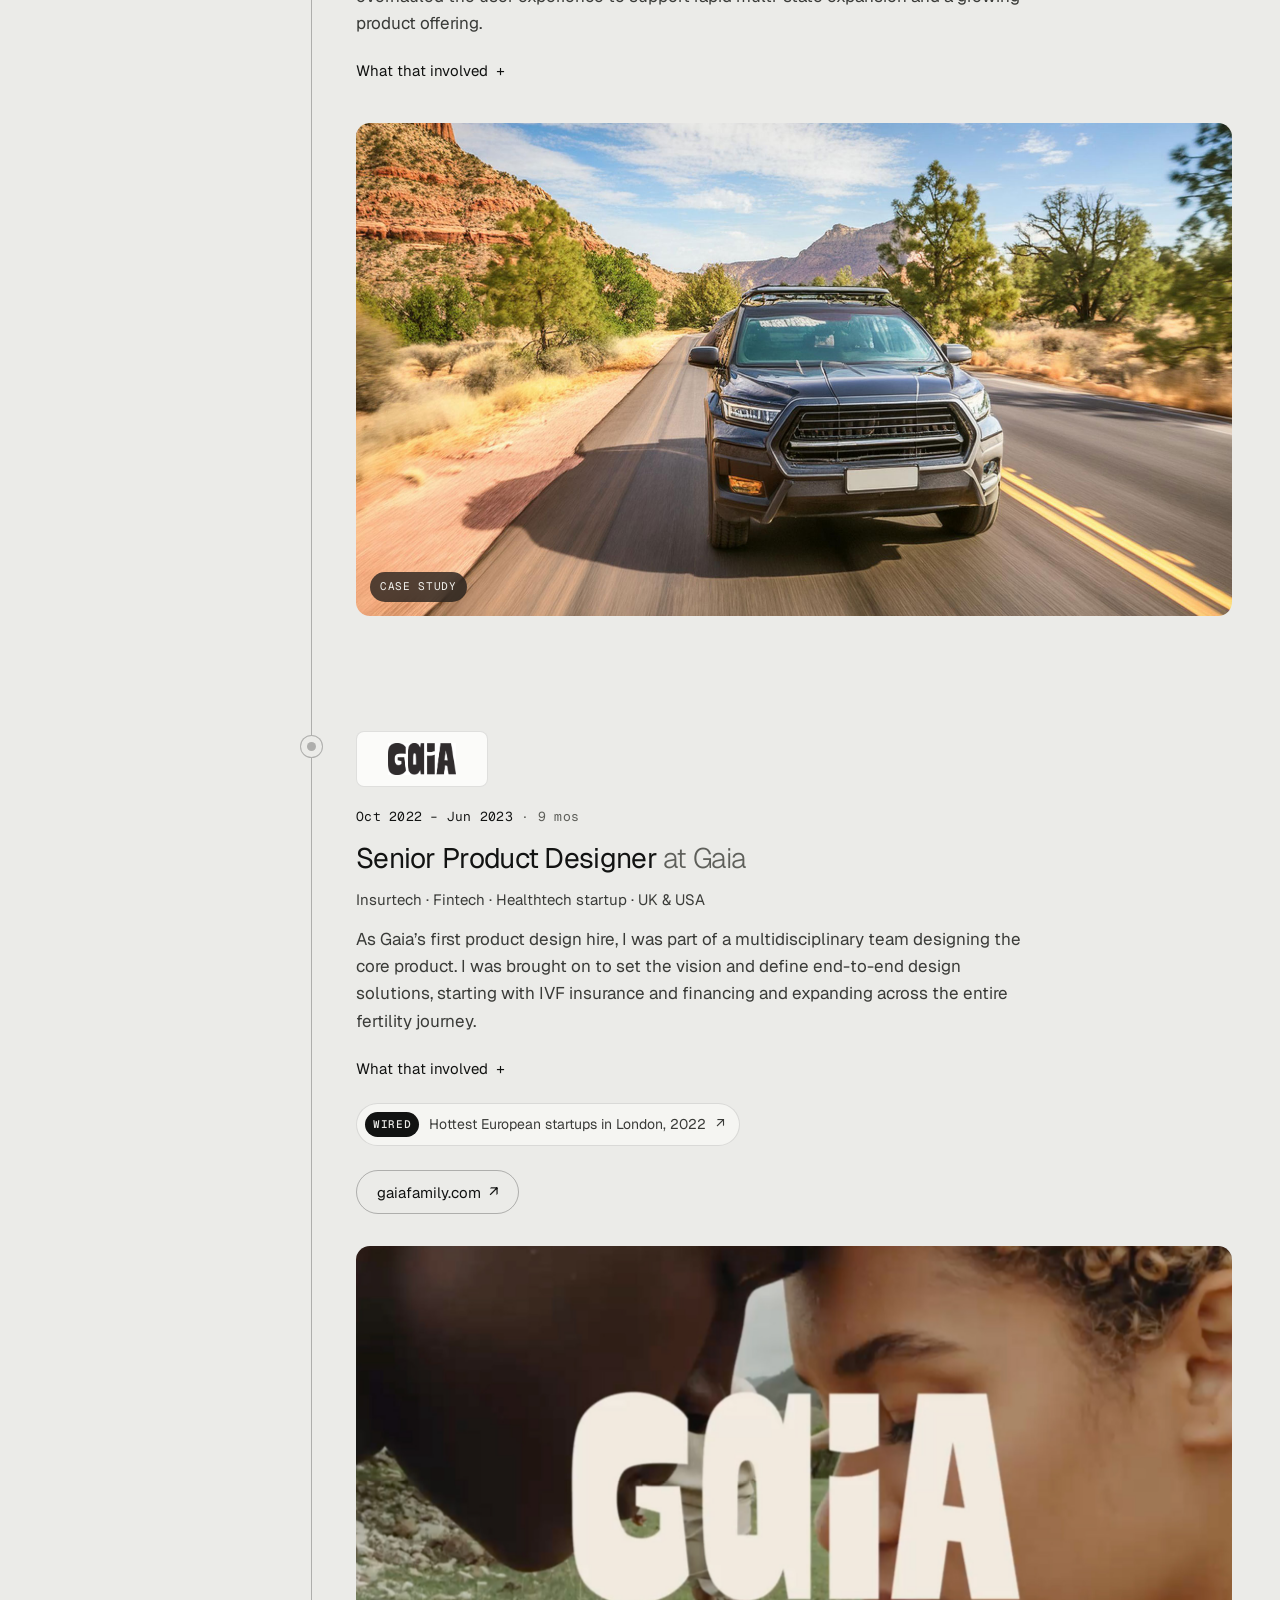
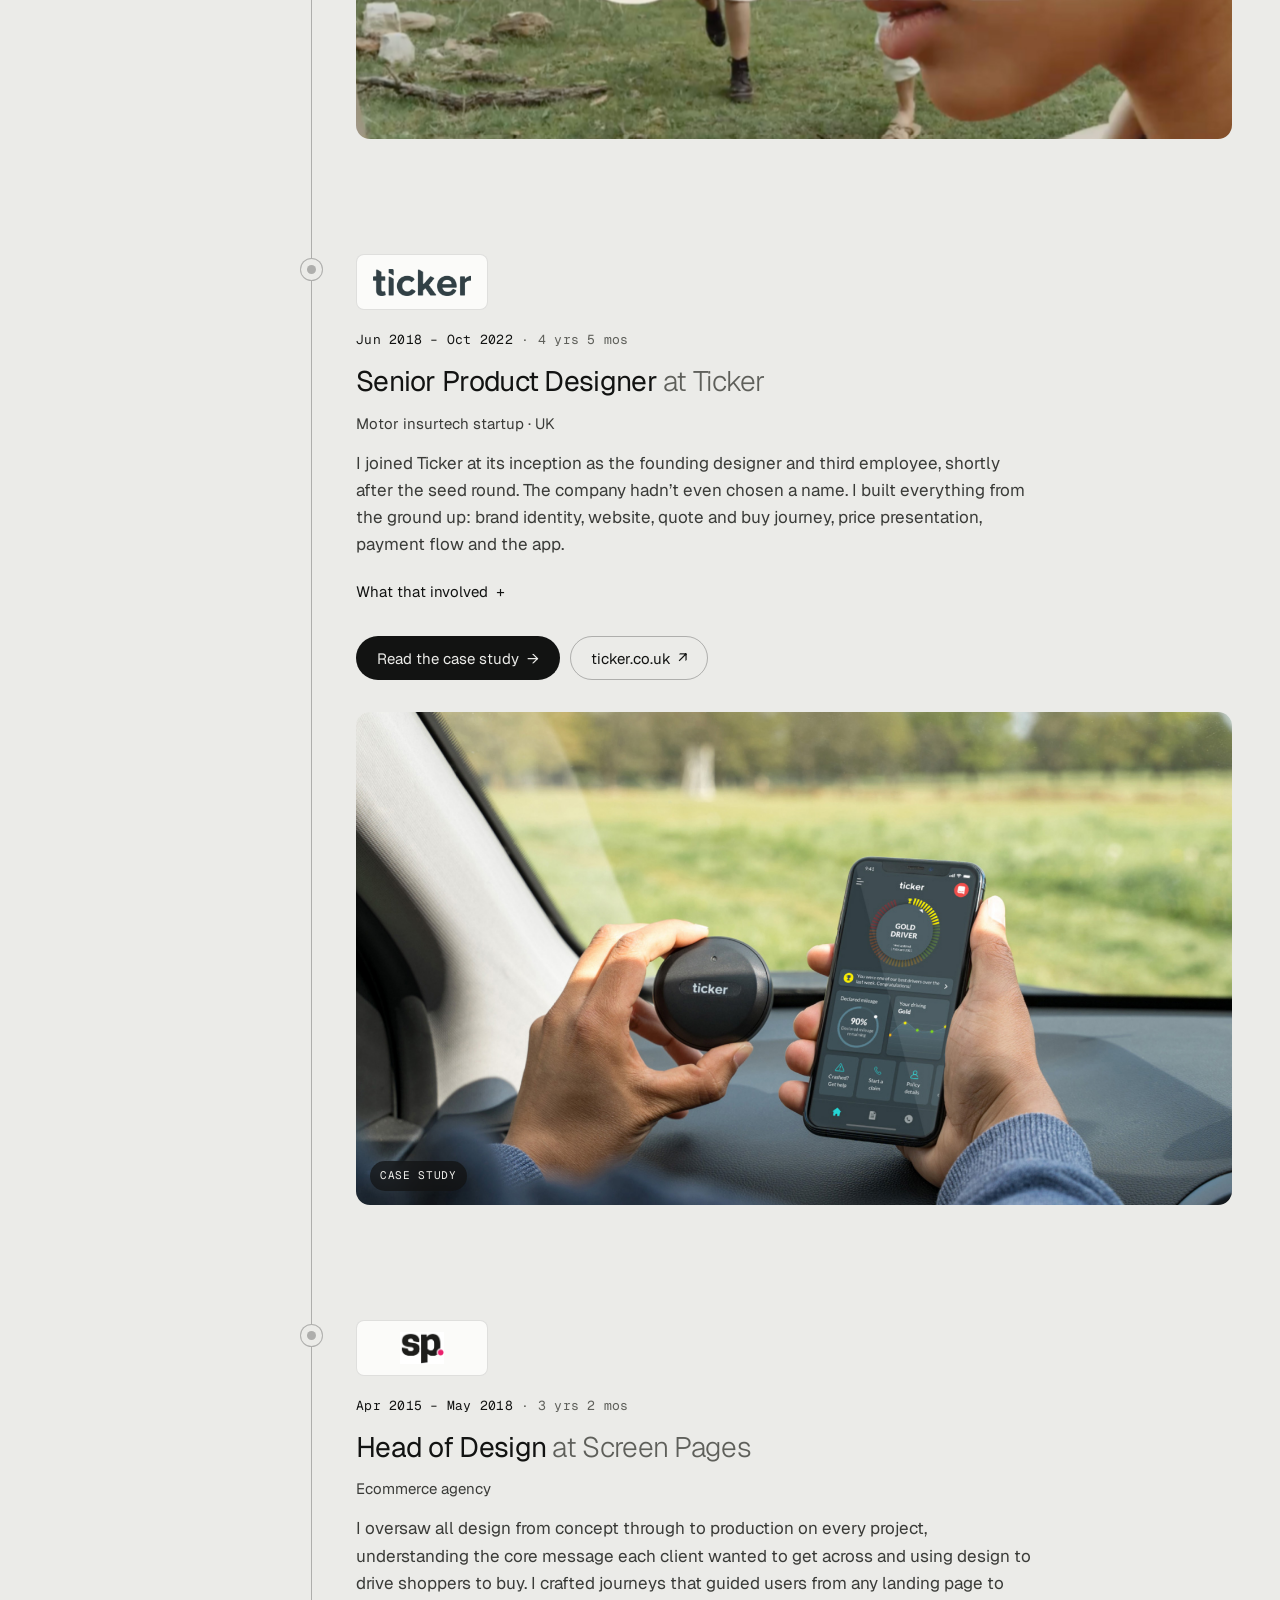
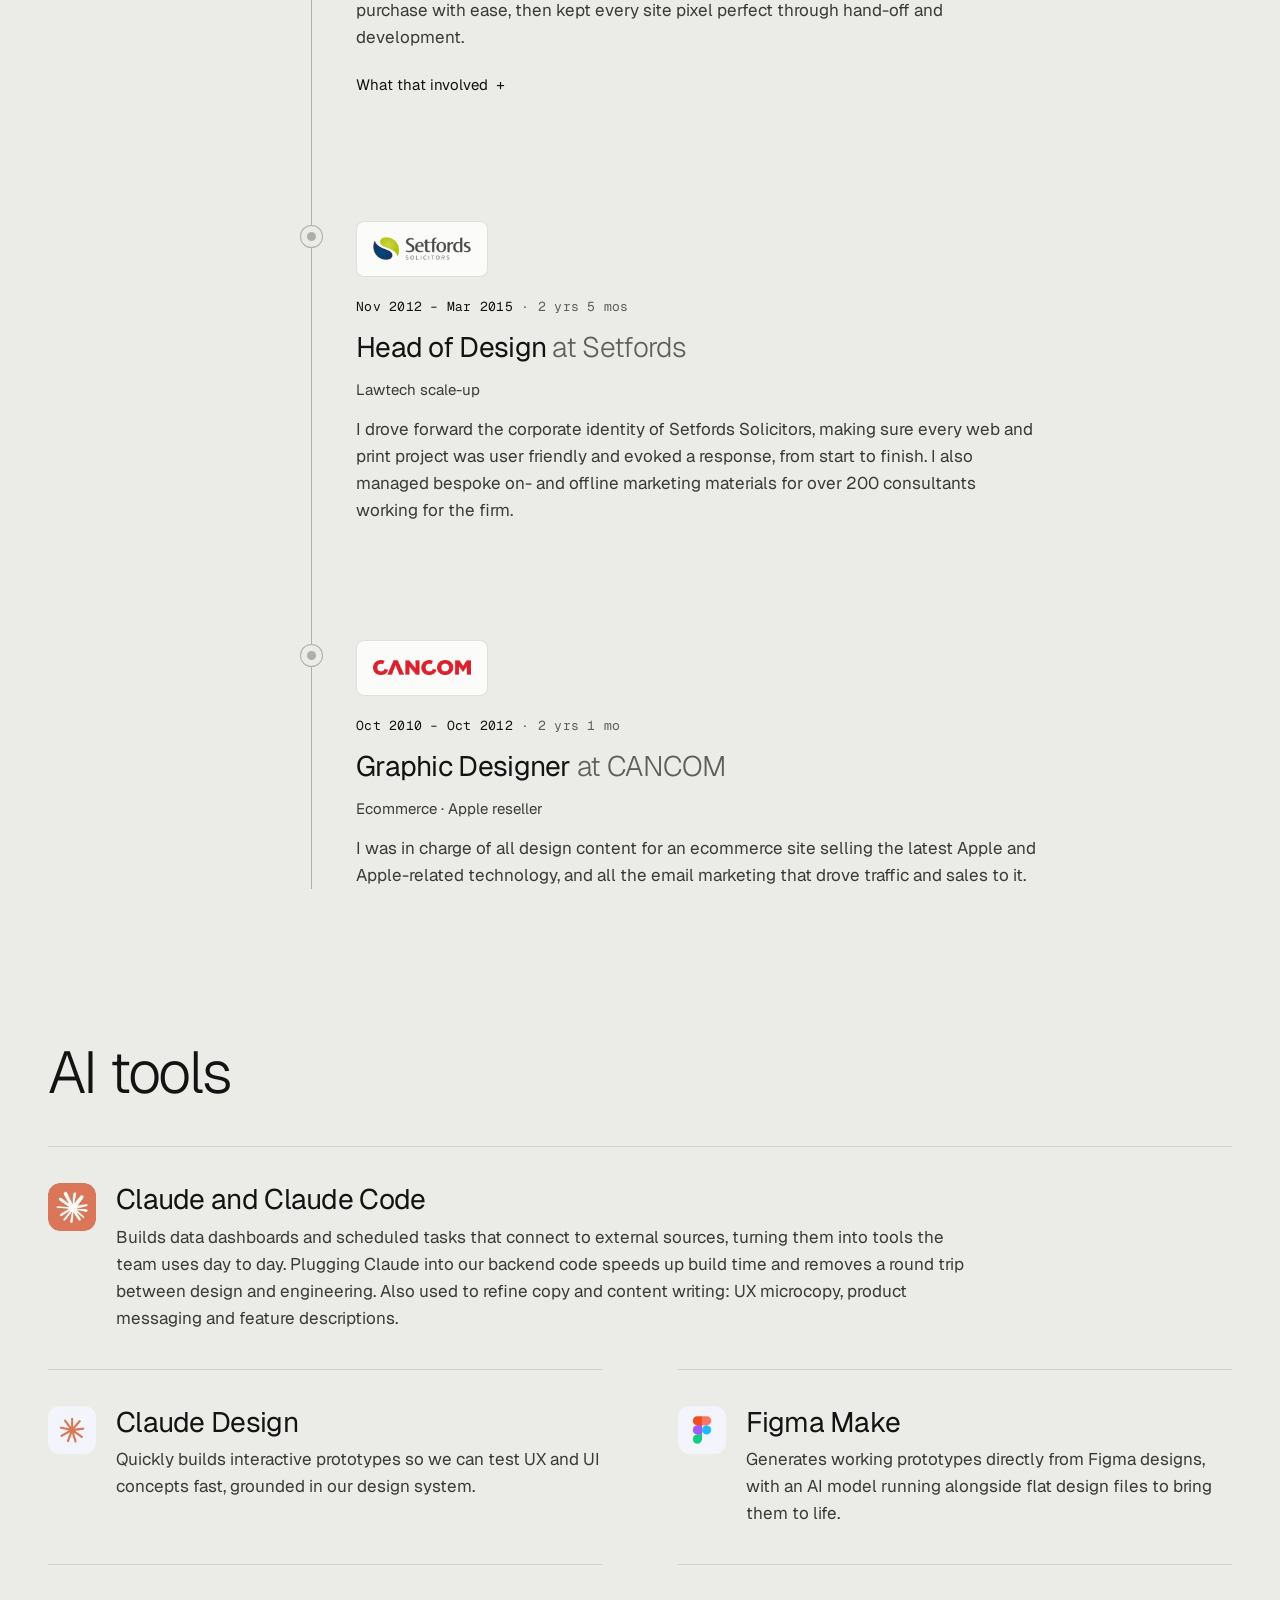
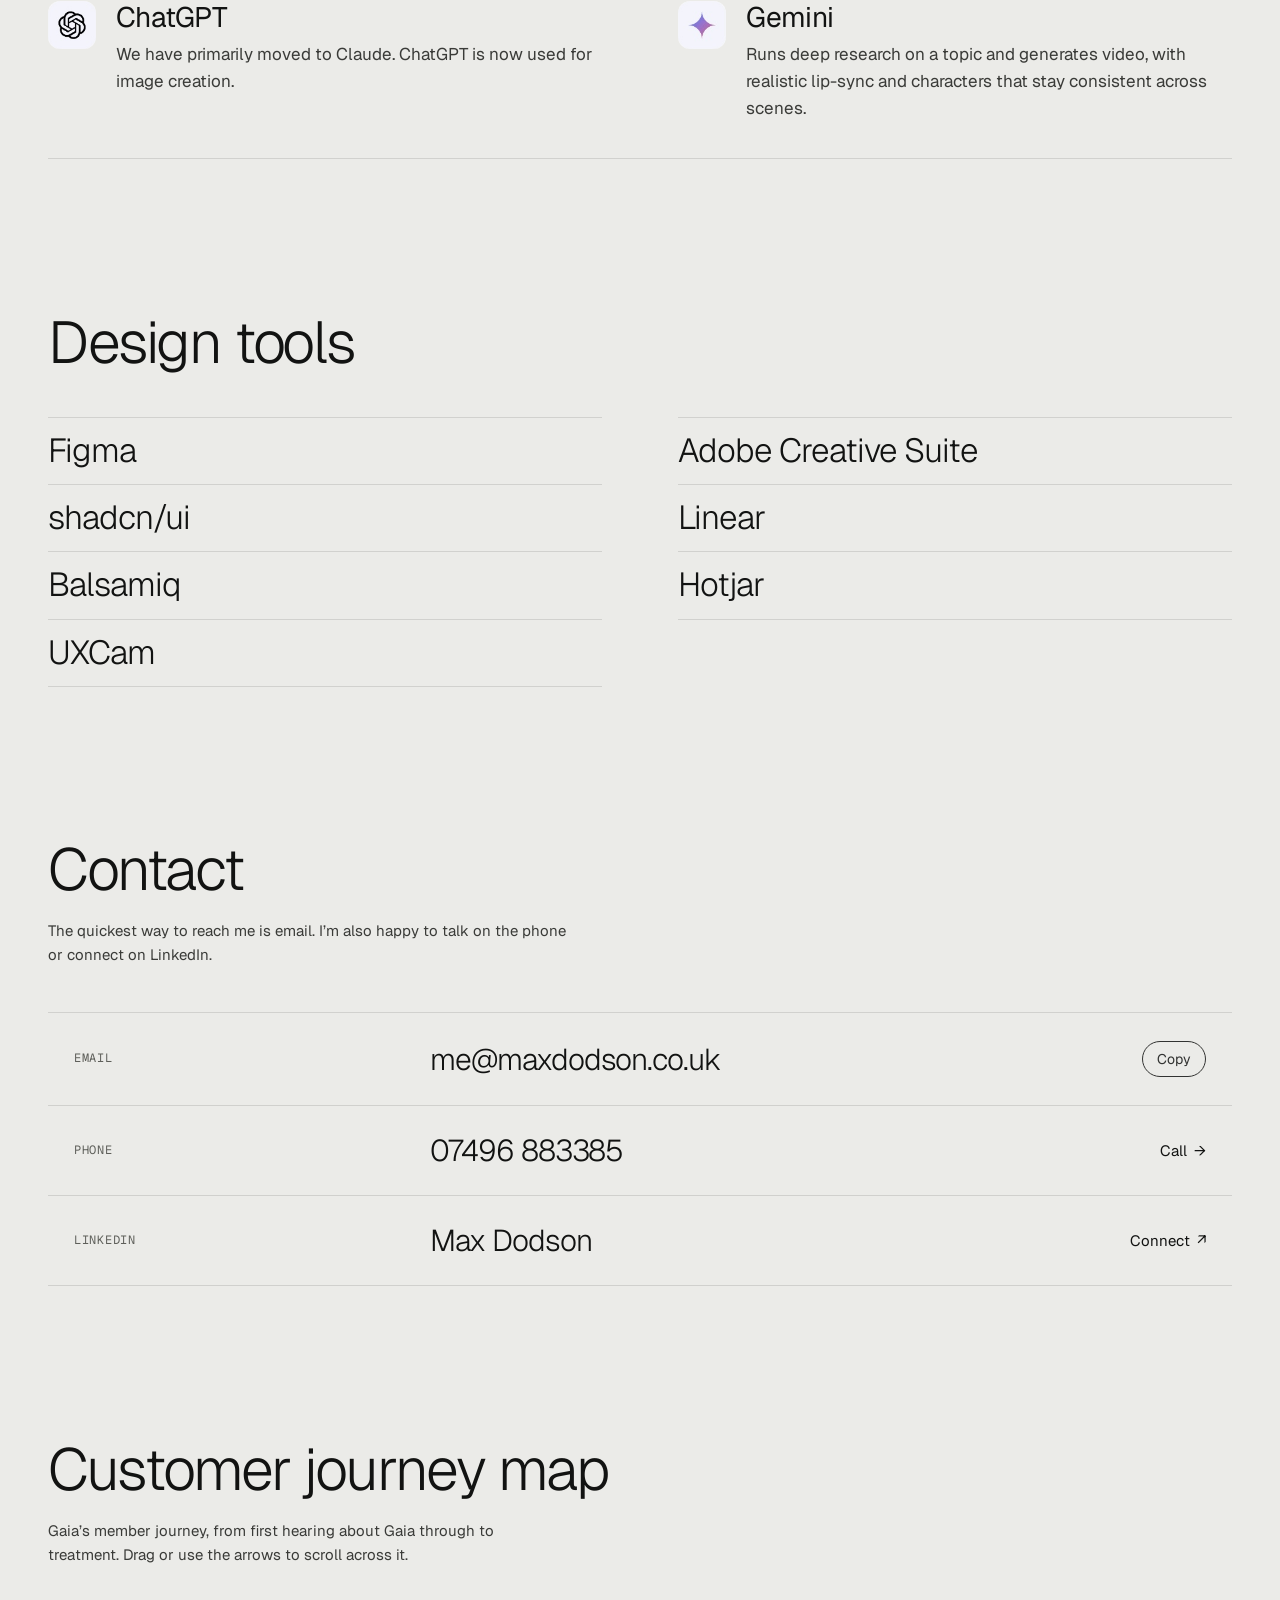
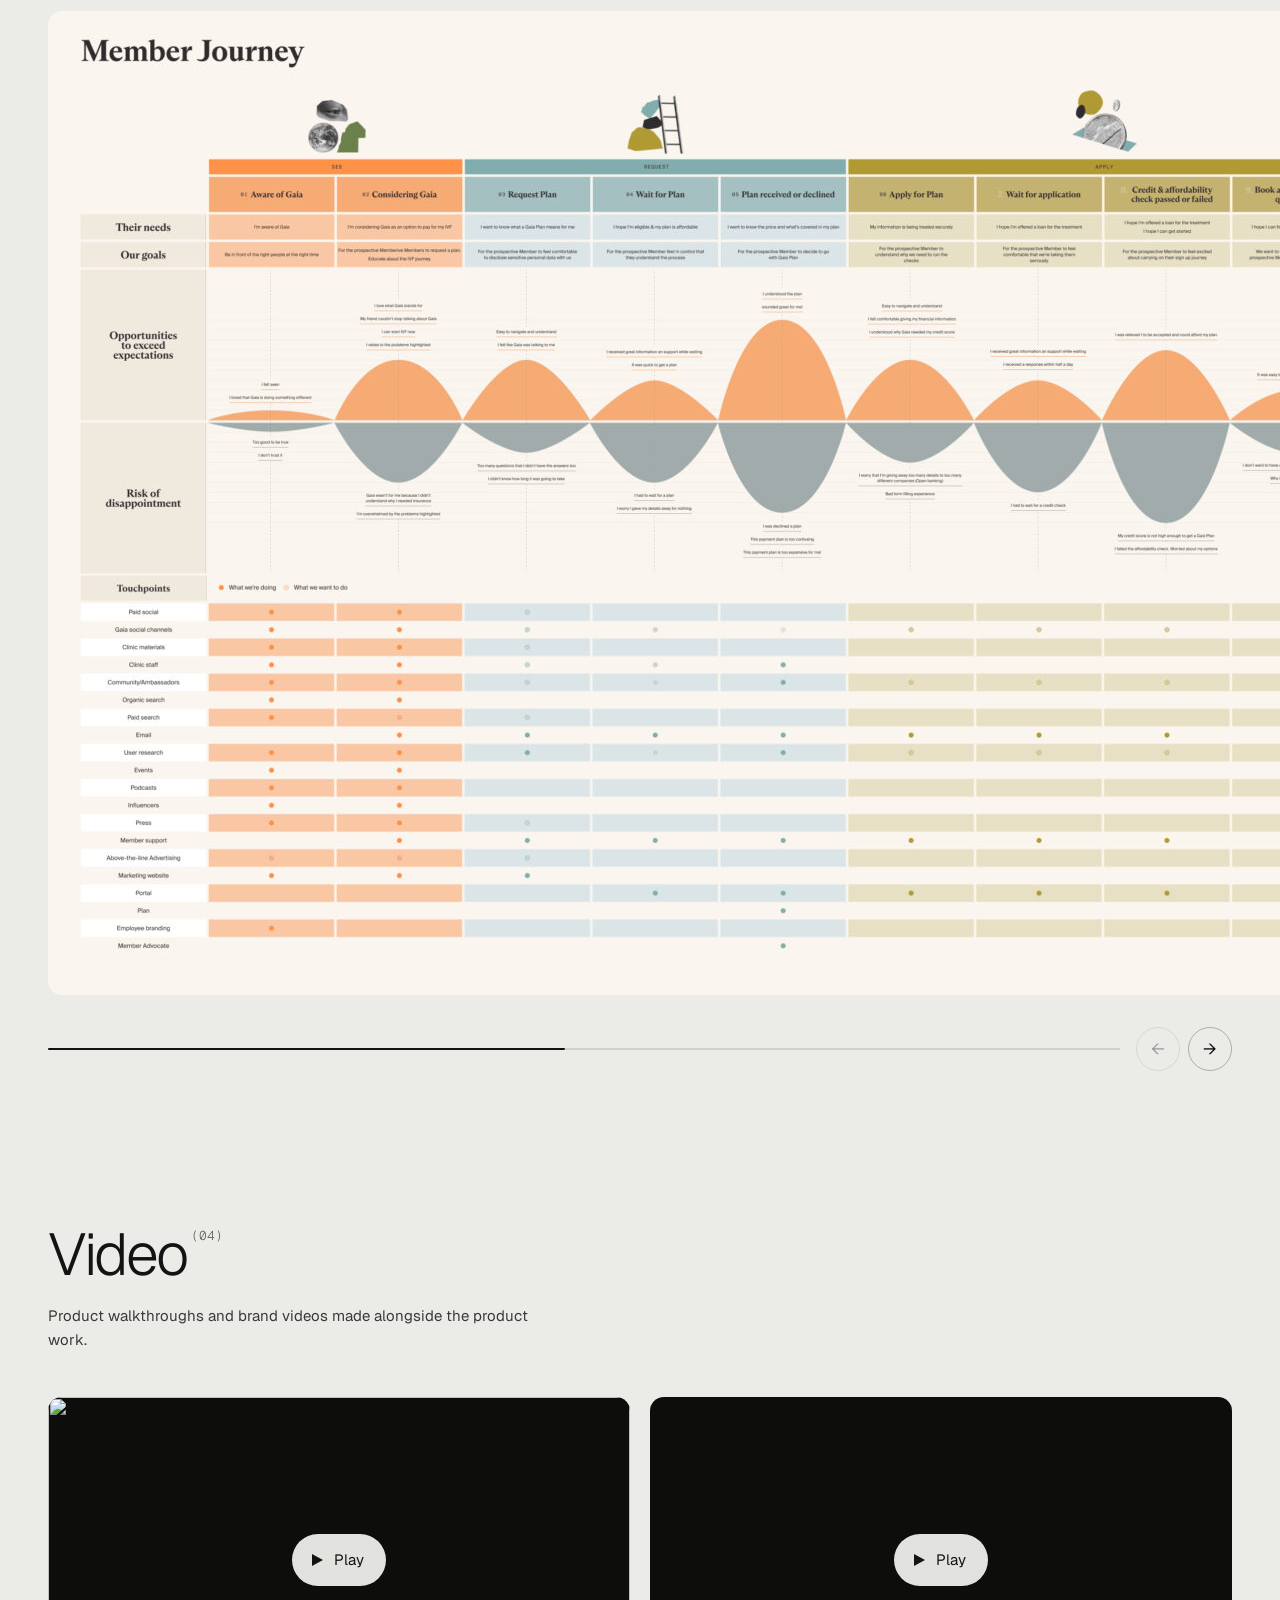
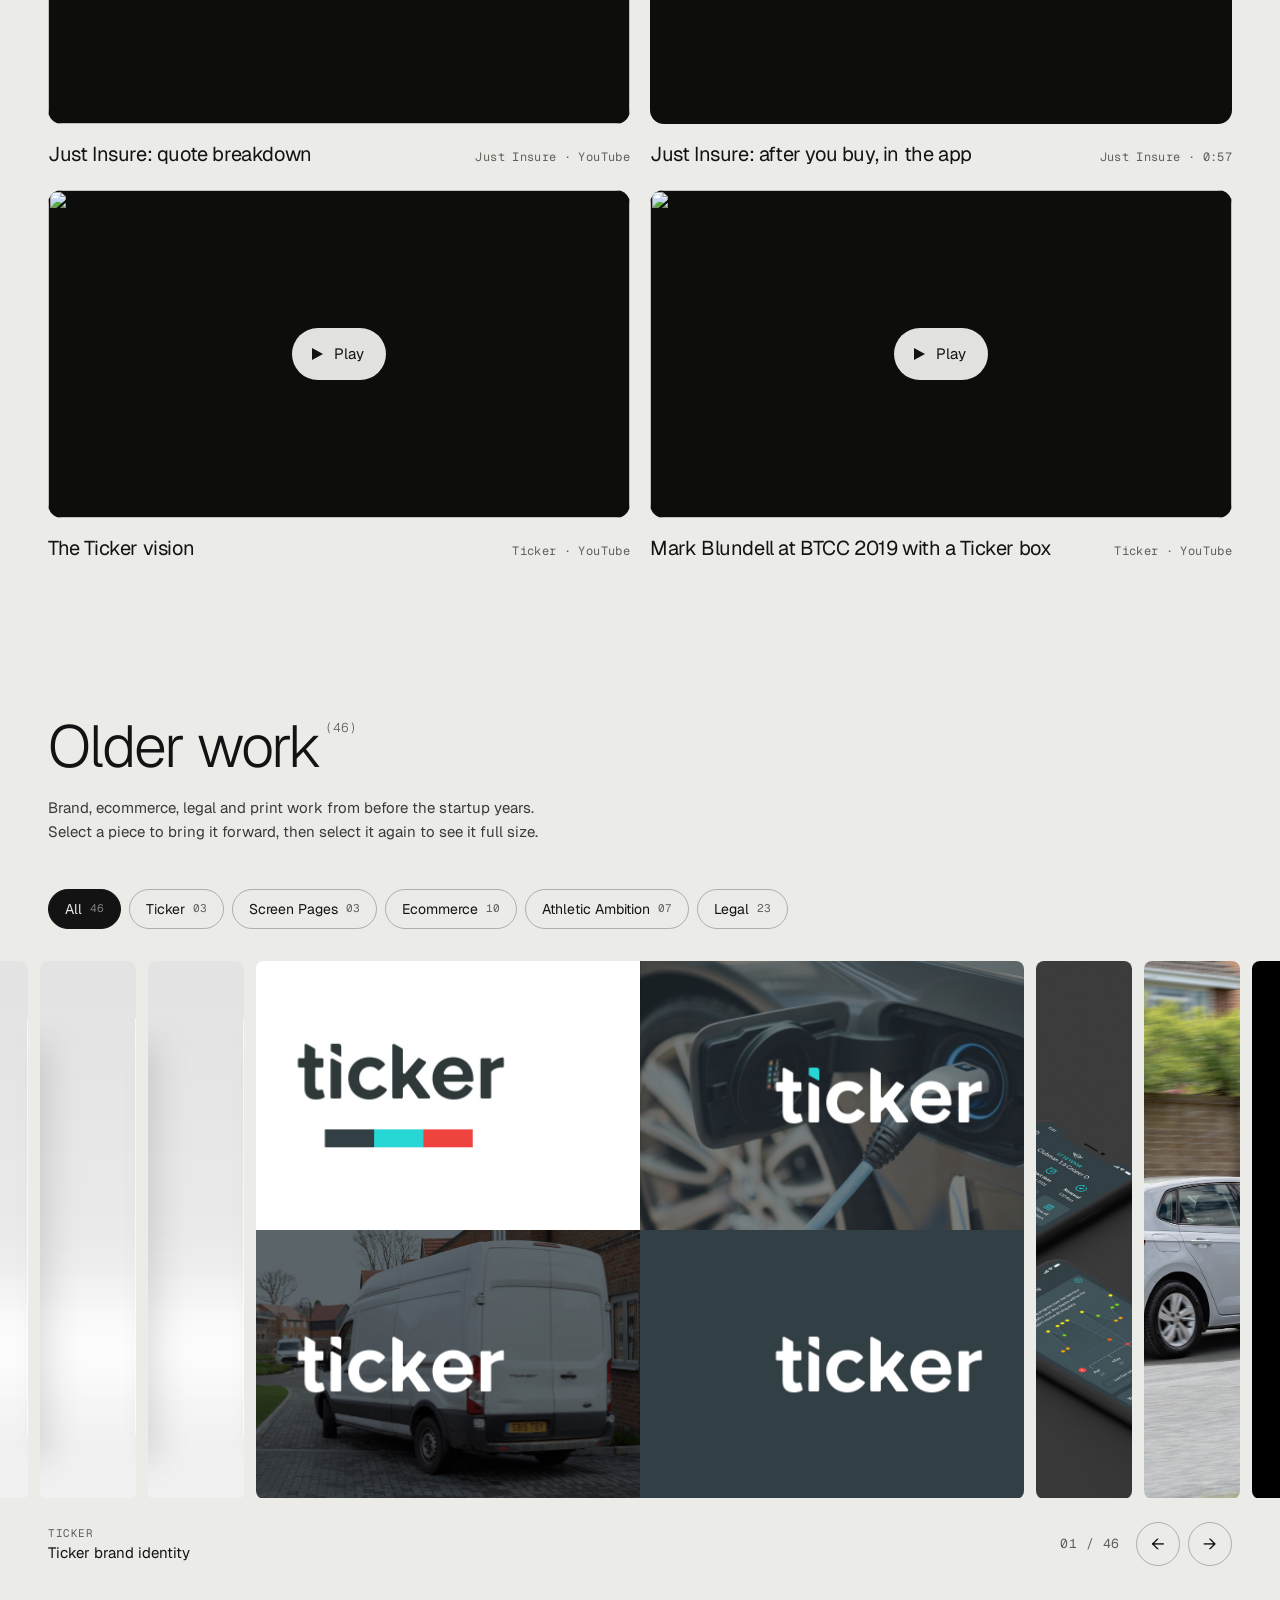
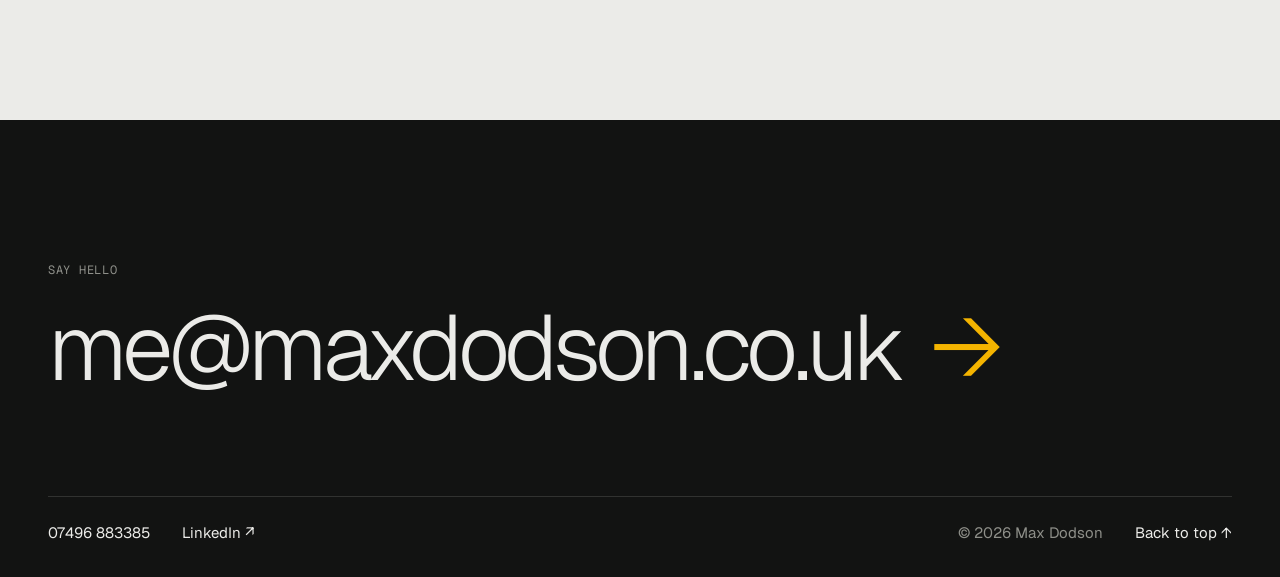
==== commit d2ebff5c: "Move the Just case study and website buttons to Head of Design The truck photo stays under the Lead " ====
--- a/cv/index.html
+++ b/cv/index.html
@@ -147,6 +147,10 @@
                   <p>I work closely with Product, Engineering, Marketing and Compliance to ship new products and state launches, and I’m leading the brand’s move from start-up to trusted insurer alongside an external agency and the Marketing team, while growing the design team and setting the bar for its work.</p>
                 </div>
               </details>
+              <div class="tl-actions">
+                <a class="pill pill--ink" href="just-case-study/">Read the case study <span class="arrow" aria-hidden="true">→</span></a>
+                <a class="pill pill--ghost" href="https://www.just.insure/" target="_blank" rel="noopener">just.insure <span class="arrow arrow--ne" aria-hidden="true">↗</span></a>
+              </div>
             </div>
           </li>
 
@@ -167,10 +171,6 @@
                   <p>I owned all policy comms and ensured consistency across digital touchpoints, and led the redesign of the internal backend system to give the policy service team efficient user management and support.</p>
                 </div>
               </details>
-              <div class="tl-actions">
-                <a class="pill pill--ink" href="just-case-study/">Read the case study <span class="arrow" aria-hidden="true">→</span></a>
-                <a class="pill pill--ghost" href="https://www.just.insure/" target="_blank" rel="noopener">just.insure <span class="arrow arrow--ne" aria-hidden="true">↗</span></a>
-              </div>
             </div>
             <a class="media" href="just-case-study/" data-parallax data-reveal tabindex="-1" aria-hidden="true">
               <img src="../assets/media/2025/08/pick-up.jpg" alt="" loading="lazy" width="1200" height="900">
--- a/assets/site.css
+++ b/assets/site.css
@@ -521,7 +521,8 @@
   transition: width var(--dur) var(--ease-io);
 }
 .reel-panel.is-active { width: var(--a); cursor: zoom-in; }
-.reel-panel img { width: 100%; height: 100%; object-fit: cover; -webkit-user-drag: none; pointer-events: none; }
+/* Crop from the top so websites show their header first */
+.reel-panel img { width: 100%; height: 100%; object-fit: cover; object-position: center top; -webkit-user-drag: none; pointer-events: none; }
 .reel.is-still .reel-track, .reel.is-still .reel-panel { transition: none; }
 .reel-ui { display: flex; justify-content: space-between; align-items: center; gap: 16px; margin-top: 24px; }
 .reel-cap { padding: 0; border: 0; background: none; text-align: left; font-size: var(--fs-small); line-height: 1.35; }
